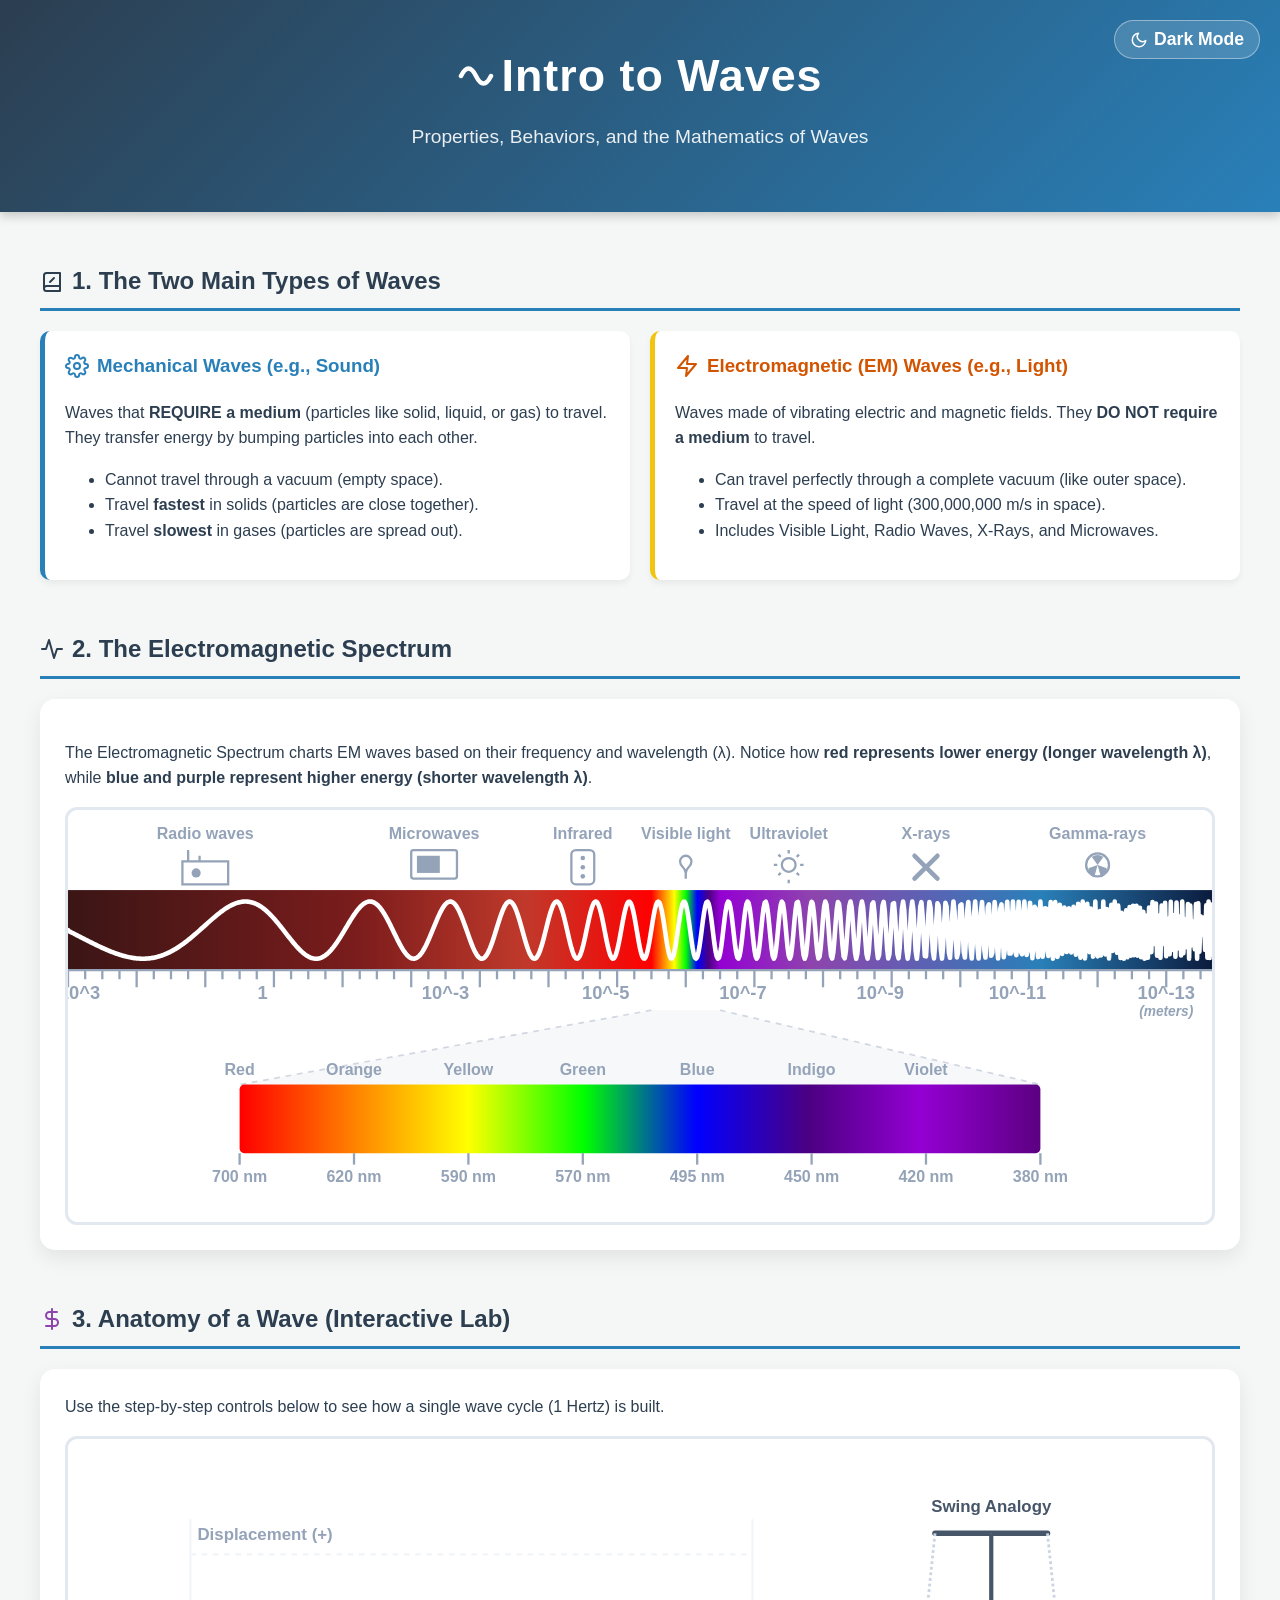
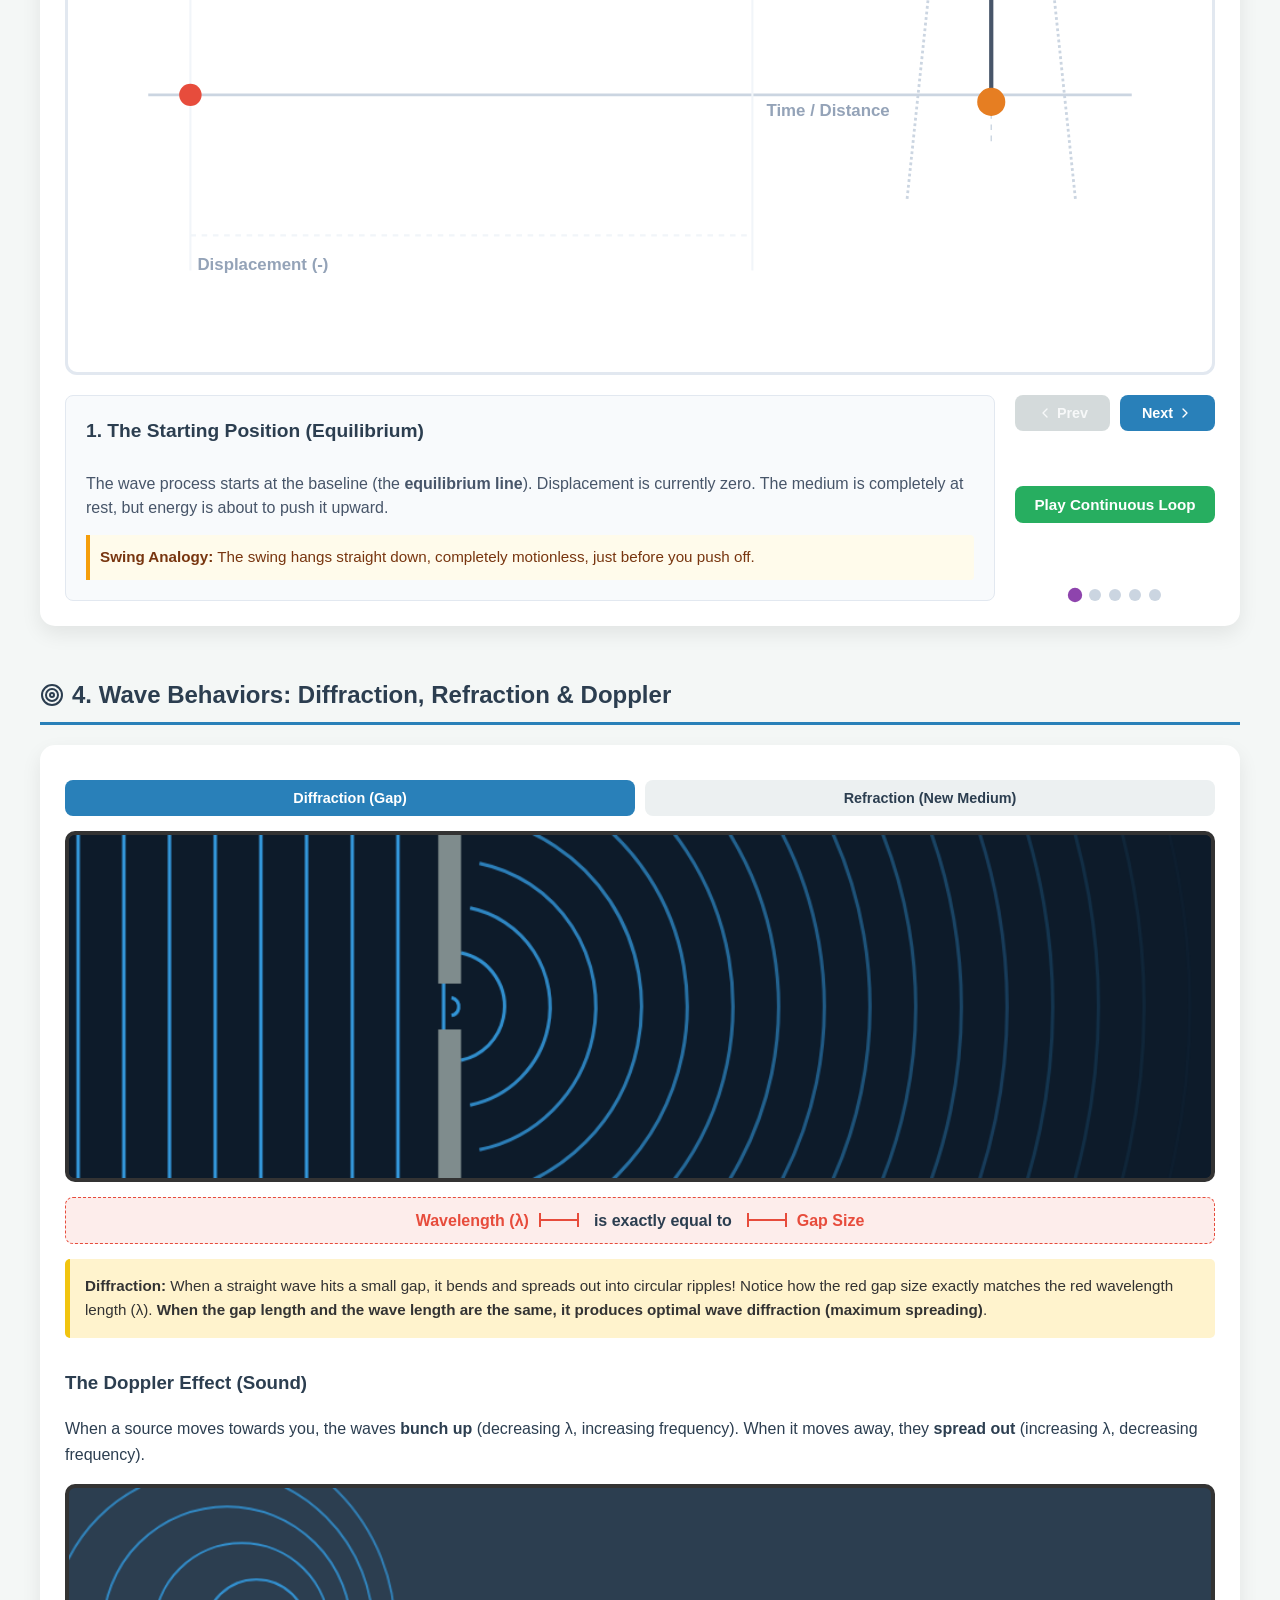
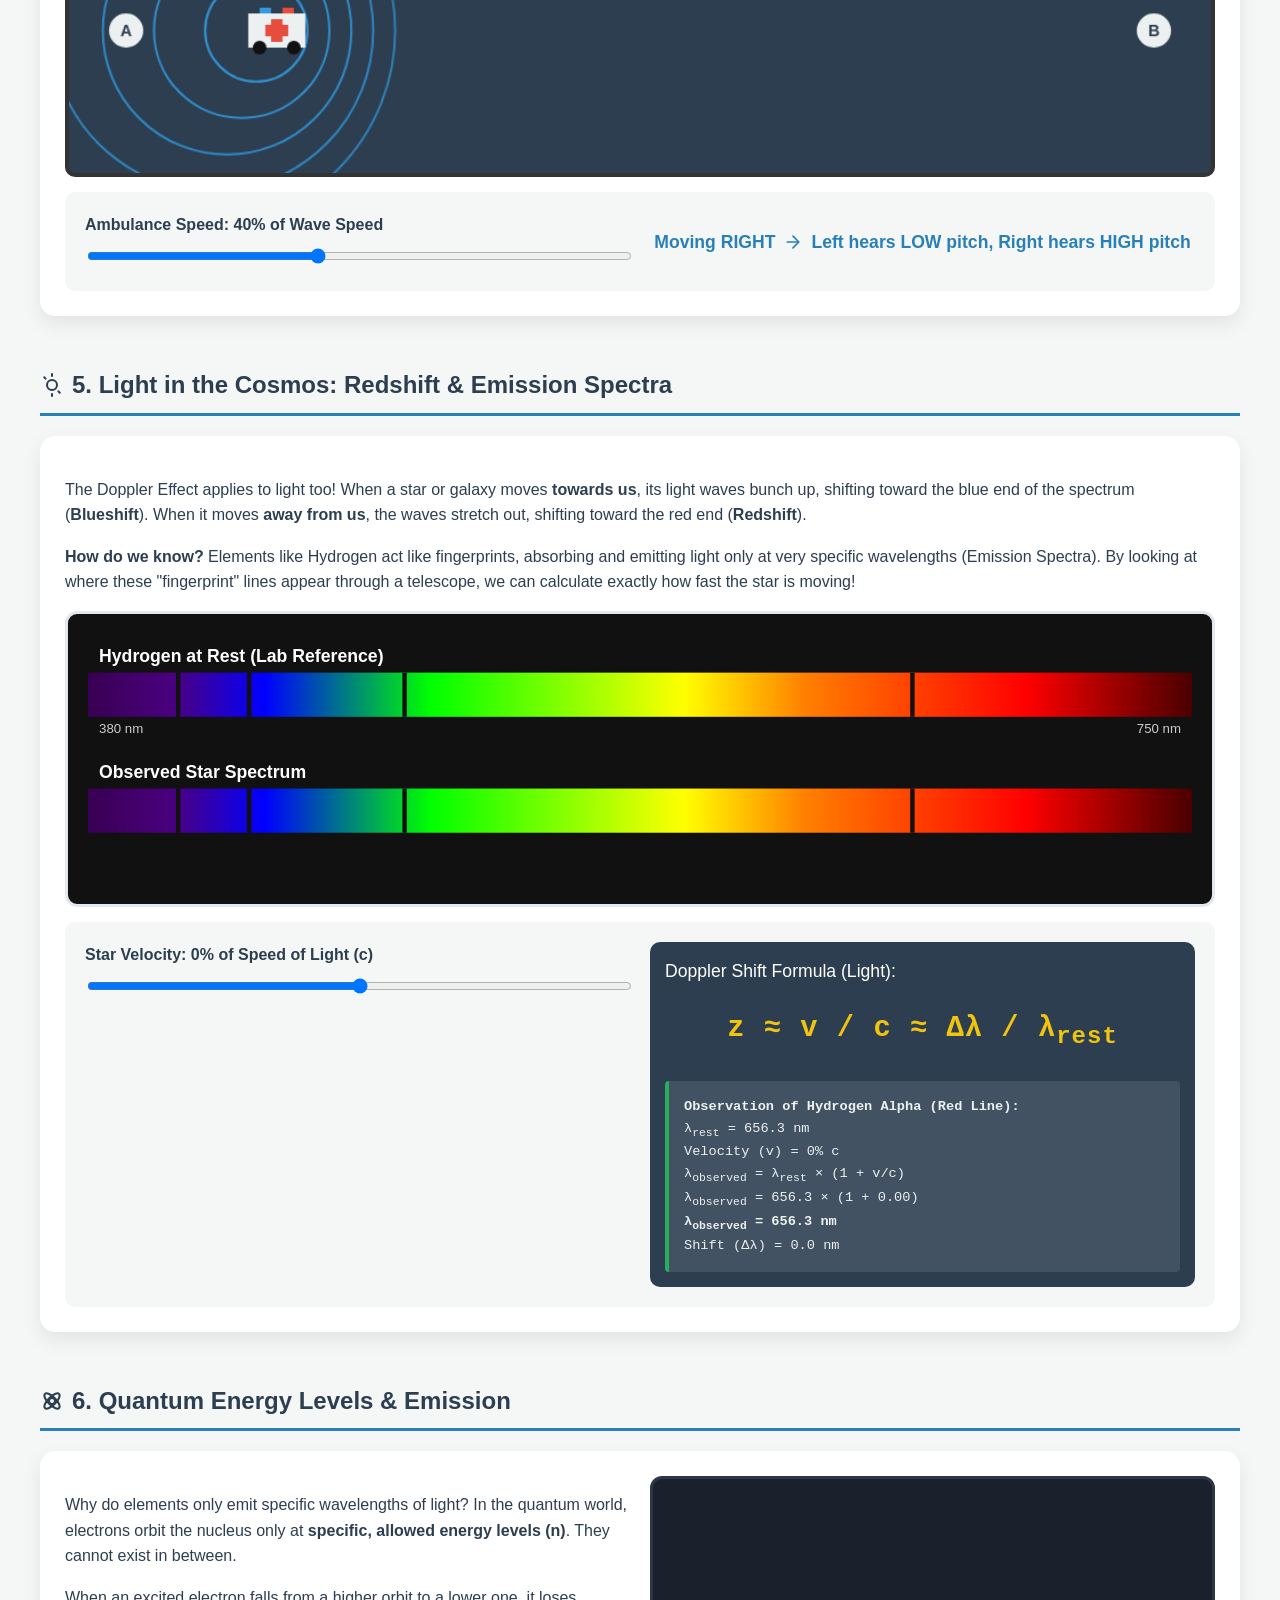
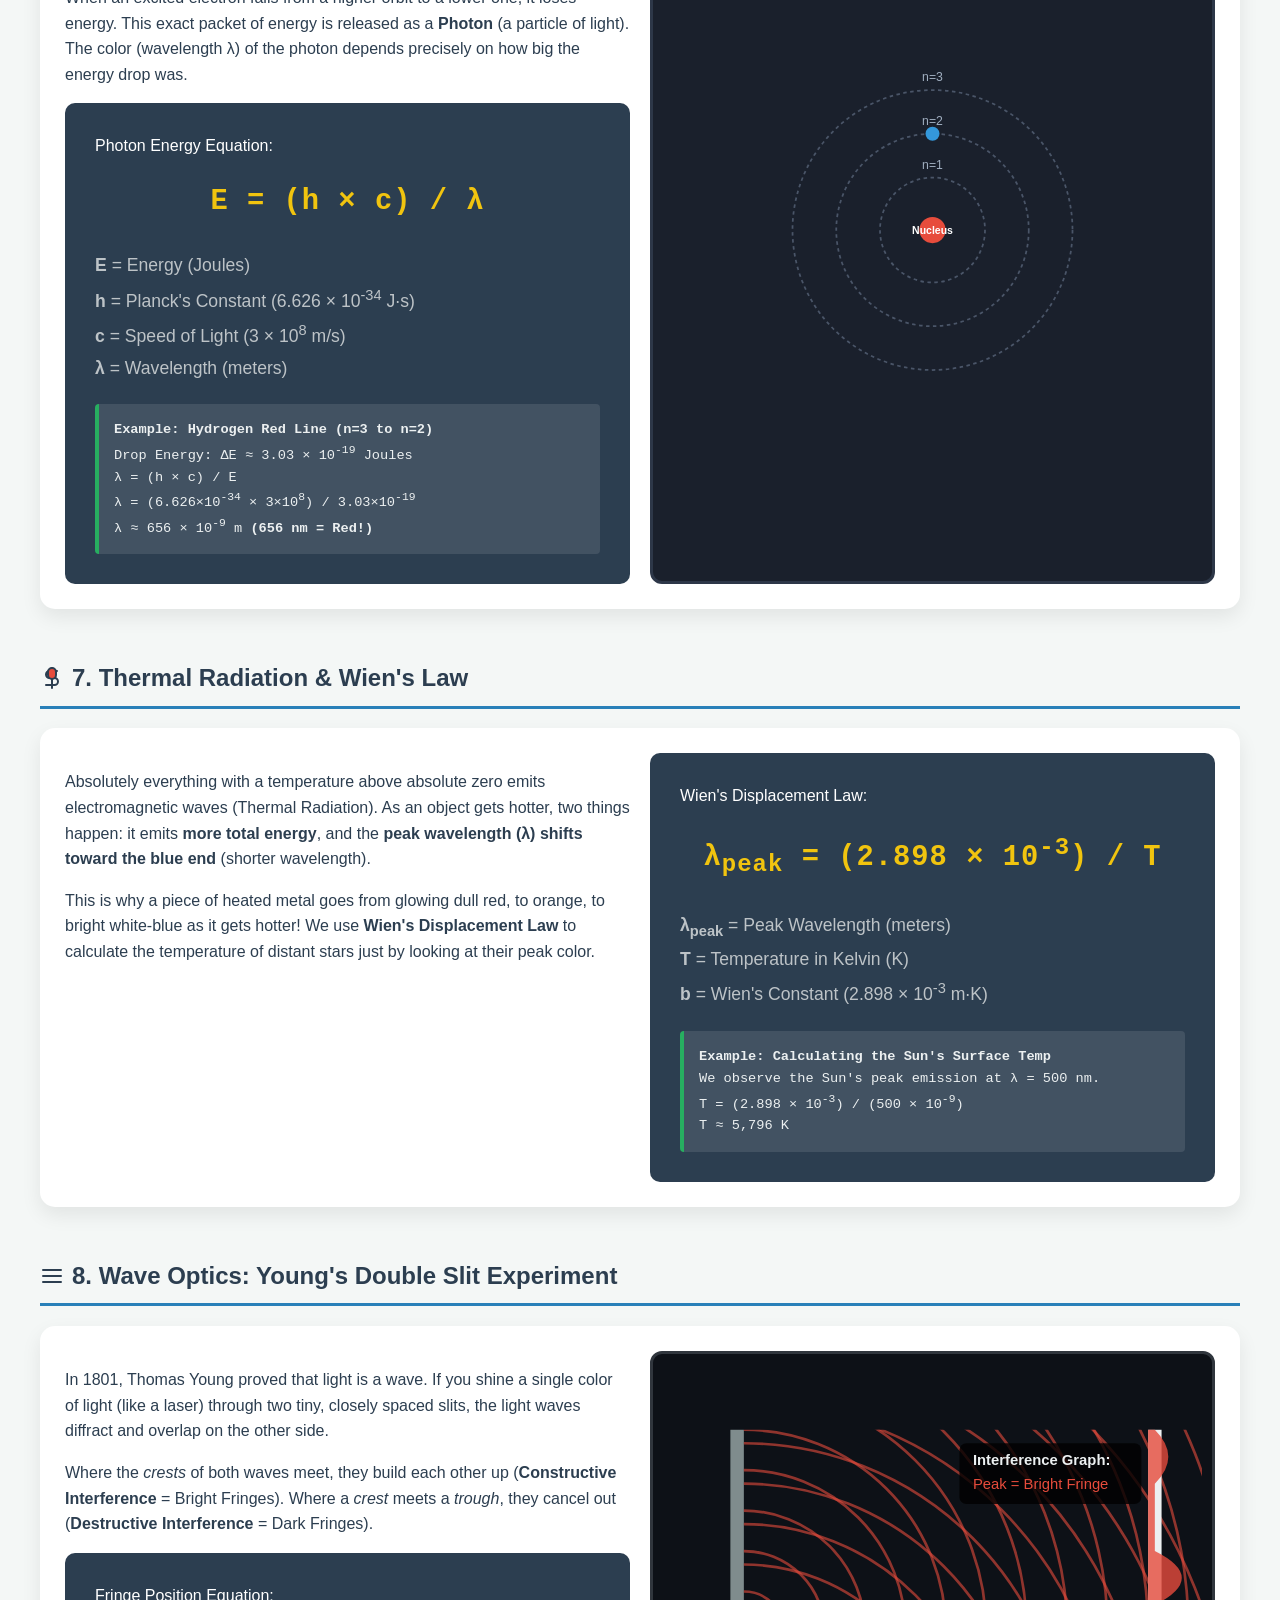
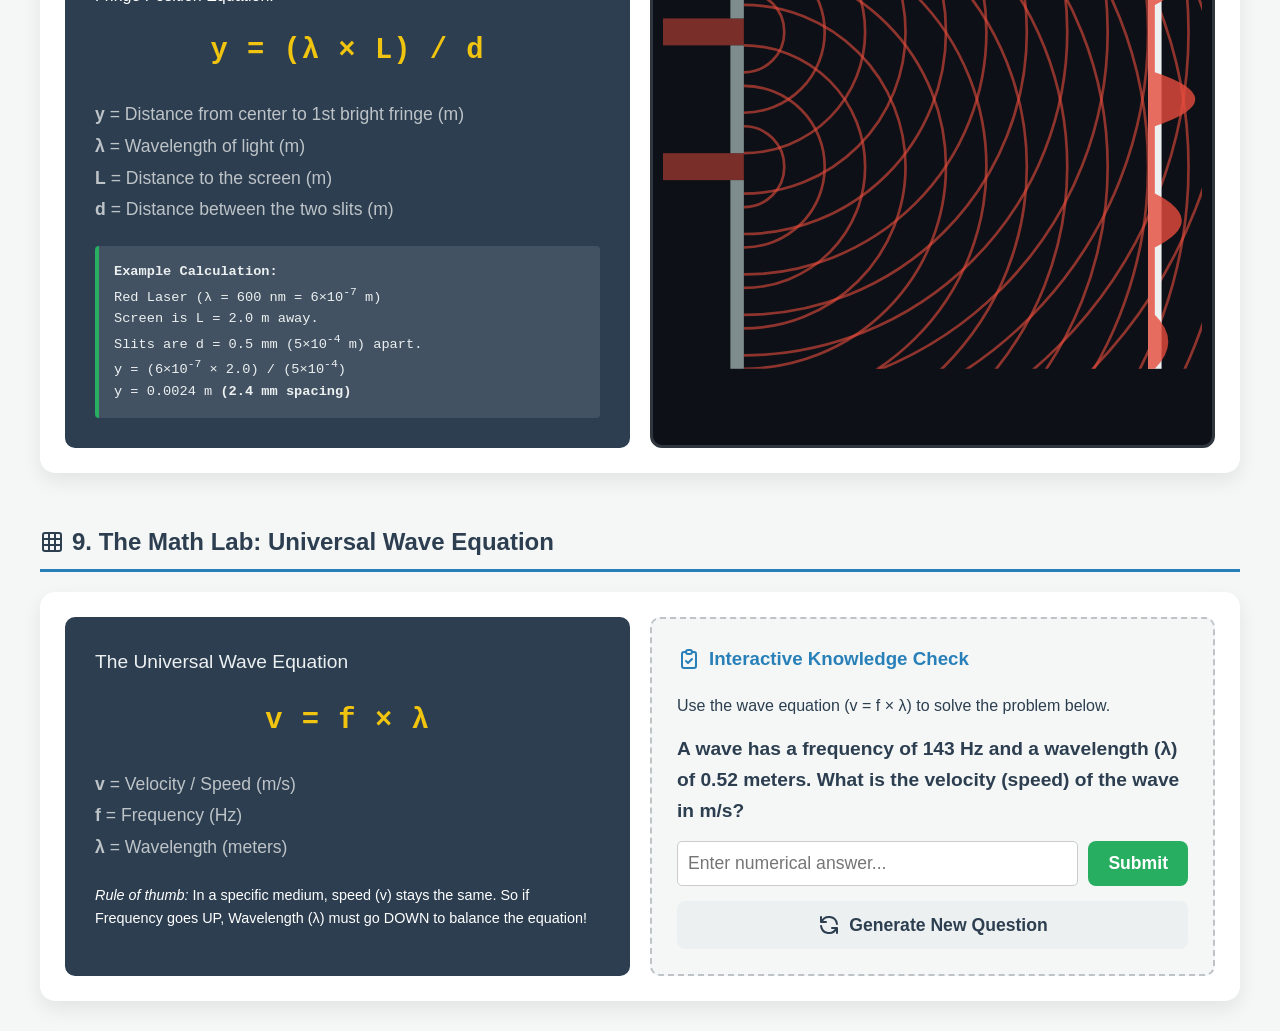
==== 0_Quiz/media/intro to waves better.html @ b1e442e7 "." ====
<!DOCTYPE html>
<html lang="en">
<head>
    <meta charset="UTF-8">
    <meta name="viewport" content="width=device-width, initial-scale=1.0">
    <title>Introduction to Waves</title>
    <style>
        :root {
            --primary: #2980b9;
            --secondary: #e67e22;
            --dark: #2c3e50;
            --light: #ecf0f1;
            --bg: #f4f7f6;
            --accent: #8e44ad;
            --success: #27ae60;
            --danger: #c0392b;

            /* Interactive SVG Variables */
            --svg-bg: #ffffff;
            --svg-border: #e2e8f0;
            --svg-grid: #cbd5e1;
            --svg-axis: #f1f5f9;
            --svg-text: #94a3b8;
            --svg-swing-frame: #475569;
            --svg-swing-text: #475569;
            --svg-anno-purple: #8e44ad;
            --svg-anno-orange: #d35400;
            --svg-anno-blue: #2980b9;
        }

        /* --- Dark Mode Variables --- */
        body.dark-mode {
            --bg: #121212;
            --dark: #f0f0f0;
            --light: #2c3e50;
            --primary: #3498db;

            /* Interactive SVG Dark Mode Variables */
            --svg-bg: #1e1e1e;
            --svg-border: #444444;
            --svg-grid: #475569;
            --svg-axis: #334155;
            --svg-text: #cbd5e1;
            --svg-swing-frame: #94a3b8;
            --svg-swing-text: #f8fafc;
            --svg-anno-purple: #a855f7; 
            --svg-anno-orange: #fb923c;
            --svg-anno-blue: #38bdf8;
        }

        body {
            font-family: 'Segoe UI', Tahoma, Geneva, Verdana, sans-serif;
            background-color: var(--bg);
            color: var(--dark);
            margin: 0;
            padding: 0;
            line-height: 1.6;
            transition: background-color 0.3s, color 0.3s;
        }

        /* SVG Icon styling */
        svg.icon {
            width: 24px;
            height: 24px;
            fill: none;
            stroke: currentColor;
            stroke-width: 2;
            stroke-linecap: round;
            stroke-linejoin: round;
            vertical-align: middle;
            margin-right: 8px;
        }
        h1 svg.icon { width: 36px; height: 36px; }
        
        .theme-icon {
            width: 18px !important;
            height: 18px !important;
            margin-right: 6px !important;
        }

        header {
            background: linear-gradient(135deg, var(--dark), var(--primary));
            color: white;
            text-align: center;
            padding: 40px 20px;
            box-shadow: 0 4px 10px rgba(0,0,0,0.2);
            position: relative;
            display: flex;
            flex-direction: column;
            align-items: center;
            justify-content: center;
        }

        .dark-mode header { background: linear-gradient(135deg, #0a0a0a, #1a252f); }

        h1 { margin: 0; font-size: 2.8em; letter-spacing: 1px; display: flex; align-items: center; justify-content: center;}
        header p { font-size: 1.2em; margin-top: 10px; opacity: 0.9; text-align: center;}

        #darkModeToggle {
            position: absolute;
            top: 20px;
            right: 20px;
            background: rgba(255,255,255,0.15);
            border: 1px solid rgba(255,255,255,0.4);
            color: white;
            padding: 8px 15px;
            border-radius: 20px;
            cursor: pointer;
            font-weight: bold;
            display: inline-flex;
            align-items: center;
            justify-content: center;
            transition: 0.3s;
        }
        #darkModeToggle:hover { background: rgba(255,255,255,0.3); }

        .container { max-width: 1200px; margin: 30px auto; padding: 0 20px; }
        h2 { border-bottom: 3px solid var(--primary); padding-bottom: 8px; color: var(--dark); display: flex; align-items: center; margin-top: 50px;}

        /* Grid Layouts */
        .grid-2 { display: grid; grid-template-columns: 1fr 1fr; gap: 20px; }
        .explainer-grid { margin-top: 20px; display: grid; grid-template-columns: 1fr 200px; gap: 20px; align-items: start; }

        /* Cards & Panels */
        .card {
            background: white; padding: 20px; border-radius: 10px;
            box-shadow: 0 4px 6px rgba(0,0,0,0.05);
            border-left: 5px solid var(--primary);
            transition: transform 0.2s, background-color 0.3s;
        }
        .card:hover { transform: translateY(-5px); }
        .card h3 { margin-top: 0; color: var(--primary); display: flex; align-items: center; }
        
        .panel {
            background: white; border-radius: 15px; padding: 25px;
            box-shadow: 0 8px 20px rgba(0,0,0,0.08); margin-bottom: 20px;
            transition: background-color 0.3s;
        }

        .dark-mode .card, .dark-mode .panel { background-color: #1e1e1e; box-shadow: 0 4px 6px rgba(0,0,0,0.4); }

        /* Scrollable Canvas & Interactive Containers */
        .canvas-container, .interactive-svg-container {
            overflow-x: auto;
            overflow-y: hidden;
            -webkit-overflow-scrolling: touch;
            scrollbar-width: thin;
            scrollbar-color: var(--primary) transparent;
        }
        
        .canvas-container::-webkit-scrollbar, .interactive-svg-container::-webkit-scrollbar {
            height: 8px;
        }
        .canvas-container::-webkit-scrollbar-thumb, .interactive-svg-container::-webkit-scrollbar-thumb {
            background-color: var(--primary);
            border-radius: 10px;
        }

        .canvas-container {
            background-color: #111; border-radius: 10px;
            border: 4px solid #333; position: relative;
        }
        .dark-mode .canvas-container { border-color: #555; }
        
        canvas { display: block; width: 100%; min-width: 600px; }

        .interactive-svg-container {
            background-color: var(--svg-bg);
            border: 3px solid var(--svg-border);
            border-radius: 12px;
            padding: 10px;
            transition: background-color 0.3s, border-color 0.3s;
        }
        
        /* Ensure SVGs inside interactive containers have a minimum width to prevent text squishing on mobile */
        .svg-content-lg { min-width: 800px; }
        .svg-content-md { min-width: 700px; }
        .svg-content-sm { min-width: 600px; }

        /* Controls */
        .controls {
            display: grid; grid-template-columns: repeat(auto-fit, minmax(200px, 1fr));
            gap: 20px; margin-top: 20px; background: var(--bg); padding: 20px; border-radius: 10px;
            transition: background-color 0.3s;
        }
        .dark-mode .controls { background-color: #2a2a2a; }
        .span-col { grid-column: span 3; }

        label { font-weight: bold; display: block; margin-bottom: 8px; }
        input[type="range"] { width: 100%; cursor: pointer; }
        select, input[type="number"] { width: 100%; padding: 10px; font-size: 1.1em; border-radius: 5px; border: 1px solid #ccc; box-sizing: border-box; }
        
        .dark-mode select, .dark-mode input[type="number"] { background-color: #333; color: white; border-color: #555; }

        button {
            display: inline-flex; align-items: center; justify-content: center;
            padding: 12px 20px; font-size: 1.1em; cursor: pointer; border: none;
            border-radius: 8px; background-color: var(--light); color: var(--dark);
            font-weight: bold; transition: 0.3s;
        }
        button:hover { background-color: #d5dbdb; }
        button.active { background-color: var(--primary); color: white; }
        button.action-btn { background-color: var(--success); color: white; }
        button.action-btn:hover { background-color: #219a52; }
        
        button:disabled {
            opacity: 0.4; cursor: not-allowed;
            background-color: #95a5a6 !important; color: #ecf0f1 !important; box-shadow: none;
        }

        .play-btn { background-color: var(--success); color: white; width: 100%; font-size: 1.2em; padding: 15px; margin-top: auto; height: 100%; }
        .play-btn.playing { background-color: var(--danger); }
        .playing-song { background-color: var(--danger) !important; color: white !important; }

        .toggle-group { display: flex; gap: 10px; margin-top: 10px; flex-wrap: wrap; }
        .toggle-group button { flex: 1; padding: 10px; font-size: 0.9em; min-width: 150px; }

        .music-group button { background-color: #bdc3c7; border: 1px solid #7f8c8d; min-width: 0; padding: 10px 5px; flex: 1; border-radius: 4px; }
        .music-group button:hover { background-color: #ecf0f1; }
        .dark-mode .music-group button { background-color: #4a5568; border-color: #2d3748; color: white; }
        .dark-mode .music-group button:hover { background-color: #718096; }

        .note { font-size: 0.95em; background: #fff3cd; padding: 15px; border-left: 5px solid #f1c40f; margin-top: 15px; border-radius: 5px; color: #333;}
        .note-danger { background: #f8d7da; border-left-color: #e74c3c; color: #333; }
        
        .dark-mode .note { background-color: #332b00; color: #e0e0e0; border-left-color: #f39c12; }
        .dark-mode .note-danger { background-color: #4a1515; border-left-color: #e74c3c; }

        .math-box { background: #2c3e50; color: white; padding: 30px; border-radius: 10px; text-align: left; }
        .dark-mode .math-box { background-color: #111; border: 1px solid #333; }
        
        /* Unified Math Equation Layout */
        .math-equation { 
            font-size: clamp(1.1em, 2.5vw, 1.8em); 
            font-family: 'Courier New', Courier, monospace; 
            font-weight: bold; 
            color: #f1c40f; 
            letter-spacing: 1px; 
            text-align: center; 
            margin: 20px 0;
            white-space: normal;  /* Removed nowrap to allow natural wrapping without scrollbar */
            word-wrap: break-word; 
            padding-bottom: 5px; 
            width: 100%;
        }
        .math-vars { font-size: 1.1em; margin-top: 15px; color: #bdc3c7; line-height: 1.8;}
        
        .calc-example { background: rgba(255,255,255,0.1); border-left: 4px solid var(--success); padding: 15px; margin-top: 20px; border-radius: 4px; font-family: monospace; font-size: 1.05em; color: #ecf0f1;}
        .dark-mode .calc-example { background: rgba(255,255,255,0.05); }

        .quiz-box { background: var(--bg); padding: 25px; border-radius: 10px; border: 2px dashed #bdc3c7; display: flex; flex-direction: column;}
        .dark-mode .quiz-box { background-color: #1e1e1e; border-color: #555; }
        
        .quiz-question { font-size: 1.2em; font-weight: bold; margin-bottom: 15px; }
        .quiz-input-group { display: flex; gap: 10px; }
        .quiz-feedback { margin-top: 15px; font-weight: bold; font-size: 1.1em; }
        
        .dark-mode #explainer-text-box { background-color: #2a2a2a !important; border-color: #444 !important; }
        .dark-mode #step-desc { color: #bbb !important; }
        .dark-mode #step-analogy { background-color: #332b00 !important; color: #f1c40f !important; }

        /* Spectra Lines SVG Specifics */
        .spectra-bg { fill: url(#spectraGrad); }
        .spectra-line { stroke: #111; stroke-width: 4px; transition: transform 0.1s linear; }
        .dark-mode .spectra-line { stroke: #000; }

        @media (max-width: 900px) {
            .span-col { grid-column: span 1; } 
        }

        @media (max-width: 768px) {
            header { padding: 30px 15px; }
            h1 { font-size: 2em; flex-direction: column; gap: 10px; text-align: center; }
            h1 svg.icon { margin: 0; }
            
            #darkModeToggle { position: static; margin-bottom: 20px; }
            .container { margin: 15px auto; padding: 0 15px; }
            .grid-2, .explainer-grid { grid-template-columns: 1fr !important; }
            
            h2 { font-size: 1.3em; margin-top: 40px; }
            .panel { padding: 15px; }
            
            .controls { grid-template-columns: 1fr; }
            .controls div { grid-column: span 1 !important; }
            
            .toggle-group { flex-direction: column; }
            .toggle-group button { width: 100%; min-width: unset; }
            
            .music-group { flex-direction: row; flex-wrap: wrap; }
            .music-group button { flex: 1 1 22%; font-size: 0.9em; padding: 12px 5px; }
            
            .quiz-input-group { flex-direction: column; }
            .quiz-input-group button { width: 100%; }

            #diffractionLegend { flex-direction: column; text-align: center; }
            #dopplerStatus { font-size: 0.95em !important; text-align: center; }
        }
    </style>
</head>
<body>

<header>
    <button id="darkModeToggle" onclick="toggleDarkMode()">
        <svg class="icon theme-icon" viewBox="0 0 24 24" id="themeIcon">
            <path d="M21 12.79A9 9 0 1 1 11.21 3 7 7 0 0 0 21 12.79z"/>
        </svg>
        <span id="themeText">Dark Mode</span>
    </button>
    <h1>
        <svg class="icon" viewBox="0 0 24 24"><path d="M2 12 Q 7 2, 12 12 T 22 12" stroke-width="3"/></svg>
        Intro to Waves
    </h1>
    <p>Properties, Behaviors, and the Mathematics of Waves</p>
</header>

<div class="container">

    <!-- PANEL 1: WAVE TYPES -->
    <h2>
        <svg class="icon" viewBox="0 0 24 24"><path d="M4 19.5A2.5 2.5 0 0 1 6.5 17H20M4 19.5A2.5 2.5 0 0 0 6.5 22H20V4H6.5A2.5 2.5 0 0 0 4 6.5v13z M14 9l-4 4"/></svg>
        1. The Two Main Types of Waves
    </h2>
    <div class="grid-2">
        <div class="card">
            <h3>
                <svg class="icon" viewBox="0 0 24 24"><circle cx="12" cy="12" r="3"/><path d="M19.4 15a1.65 1.65 0 0 0 .33 1.82l.06.06a2 2 0 0 1 0 2.83 2 2 0 0 1-2.83 0l-.06-.06a1.65 1.65 0 0 0-1.82-.33 1.65 1.65 0 0 0-1 1.51V21a2 2 0 0 1-2 2 2 2 0 0 1-2-2v-.09A1.65 1.65 0 0 0 9 19.4a1.65 1.65 0 0 0-1.82.33l-.06.06a2 2 0 0 1-2.83 0 2 2 0 0 1 0-2.83l.06-.06a1.65 1.65 0 0 0 .33-1.82 1.65 1.65 0 0 0-1.51-1H3a2 2 0 0 1-2-2 2 2 0 0 1 2-2h.09A1.65 1.65 0 0 0 4.6 9a1.65 1.65 0 0 0-.33-1.82l-.06-.06a2 2 0 0 1 0-2.83 2 2 0 0 1 2.83 0l.06.06a1.65 1.65 0 0 0 1.82.33H9a1.65 1.65 0 0 0 1-1.51V3a2 2 0 0 1 2-2 2 2 0 0 1 2 2v.09a1.65 1.65 0 0 0 1 1.51 1.65 1.65 0 0 0 1.82-.33l.06-.06a2 2 0 0 1 2.83 0 2 2 0 0 1 0 2.83l-.06.06a1.65 1.65 0 0 0-.33 1.82V9a1.65 1.65 0 0 0 1.51 1H21a2 2 0 0 1 2 2 2 2 0 0 1-2 2h-.09a1.65 1.65 0 0 0-1.51 1z"/></svg>
                Mechanical Waves (e.g., Sound)
            </h3>
            <p>Waves that <b>REQUIRE a medium</b> (particles like solid, liquid, or gas) to travel. They transfer energy by bumping particles into each other.</p>
            <ul>
                <li>Cannot travel through a vacuum (empty space).</li>
                <li>Travel <b>fastest</b> in solids (particles are close together).</li>
                <li>Travel <b>slowest</b> in gases (particles are spread out).</li>
            </ul>
        </div>
        <div class="card" style="border-left-color: #f1c40f;">
            <h3 style="color: #d35400;">
                <svg class="icon" viewBox="0 0 24 24"><path d="M13 2L3 14h9l-1 8 10-12h-9l1-8z"/></svg>
                Electromagnetic (EM) Waves (e.g., Light)
            </h3>
            <p>Waves made of vibrating electric and magnetic fields. They <b>DO NOT require a medium</b> to travel.</p>
            <ul>
                <li>Can travel perfectly through a complete vacuum (like outer space).</li>
                <li>Travel at the speed of light (300,000,000 m/s in space).</li>
                <li>Includes Visible Light, Radio Waves, X-Rays, and Microwaves.</li>
            </ul>
        </div>
    </div>

    <!-- PANEL 2: EM SPECTRUM -->
    <h2>
        <svg class="icon" viewBox="0 0 24 24"><path d="M2 12h4l3-9 5 18 3-9h5"/></svg>
        2. The Electromagnetic Spectrum
    </h2>
    <div class="panel">
        <p>The Electromagnetic Spectrum charts EM waves based on their frequency and wavelength (λ). Notice how <b>red represents lower energy (longer wavelength λ)</b>, while <b>blue and purple represent higher energy (shorter wavelength λ)</b>.</p>
        
        <div class="interactive-svg-container" style="padding: 0; position: relative;">
            <svg class="svg-content-lg" viewBox="0 0 1000 360" width="100%" height="100%" style="display: block;">
                <defs>
                    <linearGradient id="emGradient" x1="0%" y1="0%" x2="100%" y2="0%">
                        <stop offset="0%" stop-color="#3b1515" />   
                        <stop offset="25%" stop-color="#7a1c1c" />  
                        <stop offset="40%" stop-color="#c0392b" />  
                        <stop offset="51%" stop-color="#ff0000" />  
                        <stop offset="52%" stop-color="#ff7f00" />  
                        <stop offset="53%" stop-color="#ffff00" />  
                        <stop offset="54%" stop-color="#00ff00" />  
                        <stop offset="55%" stop-color="#0000ff" />  
                        <stop offset="56%" stop-color="#4b0082" />  
                        <stop offset="57%" stop-color="#9400d3" />  
                        <stop offset="65%" stop-color="#8e44ad" />  
                        <stop offset="85%" stop-color="#2980b9" />  
                        <stop offset="100%" stop-color="#0b1b3d" /> 
                    </linearGradient>

                    <linearGradient id="visGradient" x1="0%" y1="0%" x2="100%" y2="0%">
                        <stop offset="0%" stop-color="#ff0000" />   
                        <stop offset="14%" stop-color="#ff7f00" />  
                        <stop offset="28.5%" stop-color="#ffff00" /> 
                        <stop offset="43%" stop-color="#00ff00" />  
                        <stop offset="57%" stop-color="#0000ff" />  
                        <stop offset="71%" stop-color="#4b0082" />  
                        <stop offset="85%" stop-color="#9400d3" />  
                        <stop offset="100%" stop-color="#5c0082" /> 
                    </linearGradient>
                </defs>
                
                <rect x="0" y="70" width="1000" height="70" fill="url(#emGradient)" />
                <path id="emWavePath" fill="none" stroke="#ffffff" stroke-width="4" stroke-linecap="round" stroke-linejoin="round" />

                <g stroke="var(--svg-text)" stroke-width="2">
                    <line x1="0" y1="140" x2="1000" y2="140" />
                    <g id="emTicks"></g>
                </g>

                <g fill="var(--svg-text)" font-family="sans-serif" font-size="14" font-weight="bold" text-anchor="middle">
                    <text x="120" y="25">Radio waves</text>
                    <path d="M 100 45 h 40 v 20 h -40 z M 105 45 v -10 m 10 10 v -5" stroke="var(--svg-text)" stroke-width="2" fill="none"/>
                    <circle cx="112" cy="55" r="4" fill="var(--svg-text)"/>
                    
                    <text x="320" y="25">Microwaves</text>
                    <rect x="300" y="35" width="40" height="25" rx="2" stroke="var(--svg-text)" stroke-width="2" fill="none"/>
                    <rect x="305" y="40" width="20" height="15" fill="var(--svg-text)"/>
                    
                    <text x="450" y="25">Infrared</text>
                    <rect x="440" y="35" width="20" height="30" rx="4" stroke="var(--svg-text)" stroke-width="2" fill="none"/>
                    <circle cx="450" cy="42" r="2" fill="var(--svg-text)" />
                    <circle cx="450" cy="50" r="2" fill="var(--svg-text)" />
                    <circle cx="450" cy="58" r="2" fill="var(--svg-text)" />
                    
                    <text x="540" y="25">Visible light</text>
                    <path d="M 535 45 a 5 5 0 0 1 10 0 c 0 5 -5 5 -5 10 c 0 -5 -5 -5 -5 -10 z" stroke="var(--svg-text)" stroke-width="2" fill="none"/>
                    <line x1="540" y1="55" x2="540" y2="60" stroke="var(--svg-text)" stroke-width="2"/>

                    <text x="630" y="25">Ultraviolet</text>
                    <circle cx="630" cy="48" r="6" stroke="var(--svg-text)" stroke-width="2" fill="none"/>
                    <path d="M 630 35 v 3 M 630 61 v 3 M 617 48 h 3 M 640 48 h 3 M 621 39 l 2 2 M 637 55 l 2 2 M 621 57 l 2 -2 M 637 41 l 2 -2" stroke="var(--svg-text)" stroke-width="2"/>

                    <text x="750" y="25">X-rays</text>
                    <path d="M 740 40 l 20 20 m 0 -20 l -20 20" stroke="var(--svg-text)" stroke-width="4" stroke-linecap="round"/>

                    <text x="900" y="25">Gamma-rays</text>
                    <circle cx="900" cy="48" r="10" stroke="var(--svg-text)" stroke-width="2" fill="none"/>
                    <path d="M 900 48 l -5 -7 a 8 8 0 0 1 10 0 z M 900 48 l -8 3 a 8 8 0 0 0 5 8 z M 900 48 l 8 3 a 8 8 0 0 1 -5 8 z" fill="var(--svg-text)"/>
                </g>
                
                <g fill="var(--svg-text)" font-family="sans-serif" font-size="16" font-weight="bold" text-anchor="middle">
                    <text x="10" y="165">10^3</text>
                    <text x="170" y="165">1</text>
                    <text x="330" y="165">10^-3</text>
                    <text x="470" y="165">10^-5</text>
                    <text x="590" y="165">10^-7</text>
                    <text x="710" y="165">10^-9</text>
                    <text x="830" y="165">10^-11</text>
                    <text x="960" y="165">10^-13</text>
                    <text x="960" y="180" font-size="12" font-style="italic">(meters)</text>
                </g>

                <polygon points="510,175 150,240 850,240 570,175" fill="var(--svg-text)" opacity="0.08" />
                <line x1="510" y1="175" x2="150" y2="240" stroke="var(--svg-text)" stroke-dasharray="5,5" stroke-width="1.5" opacity="0.4" />
                <line x1="570" y1="175" x2="850" y2="240" stroke="var(--svg-text)" stroke-dasharray="5,5" stroke-width="1.5" opacity="0.4" />

                <rect x="150" y="240" width="700" height="60" fill="url(#visGradient)" rx="4" />

                <g fill="var(--svg-text)" font-family="sans-serif" font-size="14" font-weight="bold" text-anchor="middle">
                    <text x="150" y="232">Red</text>
                    <text x="250" y="232">Orange</text>
                    <text x="350" y="232">Yellow</text>
                    <text x="450" y="232">Green</text>
                    <text x="550" y="232">Blue</text>
                    <text x="650" y="232">Indigo</text>
                    <text x="750" y="232">Violet</text>
                    
                    <line x1="150" y1="300" x2="150" y2="310" stroke="var(--svg-text)" stroke-width="2" />
                    <text x="150" y="325">700 nm</text>

                    <line x1="250" y1="300" x2="250" y2="310" stroke="var(--svg-text)" stroke-width="2" />
                    <text x="250" y="325">620 nm</text>
                    
                    <line x1="350" y1="300" x2="350" y2="310" stroke="var(--svg-text)" stroke-width="2" />
                    <text x="350" y="325">590 nm</text>
                    
                    <line x1="450" y1="300" x2="450" y2="310" stroke="var(--svg-text)" stroke-width="2" />
                    <text x="450" y="325">570 nm</text>
                    
                    <line x1="550" y1="300" x2="550" y2="310" stroke="var(--svg-text)" stroke-width="2" />
                    <text x="550" y="325">495 nm</text>
                    
                    <line x1="650" y1="300" x2="650" y2="310" stroke="var(--svg-text)" stroke-width="2" />
                    <text x="650" y="325">450 nm</text>
                    
                    <line x1="750" y1="300" x2="750" y2="310" stroke="var(--svg-text)" stroke-width="2" />
                    <text x="750" y="325">420 nm</text>
                    
                    <line x1="850" y1="300" x2="850" y2="310" stroke="var(--svg-text)" stroke-width="2" />
                    <text x="850" y="325">380 nm</text>
                </g>
            </svg>
        </div>
    </div>

    <!-- PANEL 3: INTERACTIVE WAVE ANATOMY -->
    <h2>
        <svg class="icon" viewBox="0 0 24 24" style="color: var(--accent);"><path d="M12 2v20M17 5H9.5a3.5 3.5 0 0 0 0 7h5a3.5 3.5 0 0 1 0 7H6"/></svg>
        3. Anatomy of a Wave (Interactive Lab)
    </h2>
    <div class="panel">
        <p style="margin-top: 0;">Use the step-by-step controls below to see how a single wave cycle (1 Hertz) is built.</p>
        <div class="interactive-svg-container">
            <svg id="interactiveWaveSvg" class="svg-content-sm" viewBox="0 0 800 360" width="100%" height="100%">
                <line x1="50" y1="175" x2="750" y2="175" stroke="var(--svg-grid)" stroke-width="2" />
                <line x1="80" y1="50" x2="80" y2="300" stroke="var(--svg-axis)" stroke-width="1.5" />
                <line x1="480" y1="50" x2="480" y2="300" stroke="var(--svg-axis)" stroke-width="1.5" />
                
                <text x="490" y="190" font-family="sans-serif" font-size="12" fill="var(--svg-text)" font-weight="bold">Time / Distance</text>
                <text x="85" y="65" font-family="sans-serif" font-size="12" fill="var(--svg-text)" font-weight="bold">Displacement (+)</text>
                <text x="85" y="300" font-family="sans-serif" font-size="12" fill="var(--svg-text)" font-weight="bold">Displacement (-)</text>

                <line x1="80" y1="75" x2="480" y2="75" stroke="var(--svg-axis)" stroke-width="1.5" stroke-dasharray="4,4" />
                <line x1="80" y1="275" x2="480" y2="275" stroke="var(--svg-axis)" stroke-width="1.5" stroke-dasharray="4,4" />

                <path id="interactive-wave-path" d="" fill="none" stroke="var(--success)" stroke-width="4" stroke-linecap="round" />

                <line id="displacement-line" x1="80" y1="175" x2="80" y2="175" stroke="#e74c3c" stroke-width="2" stroke-dasharray="3,3" opacity="0.8" />
                <circle id="wave-particle" cx="80" cy="175" r="8" fill="#e74c3c" />

                <line x1="610" y1="60" x2="690" y2="60" stroke="var(--svg-swing-frame)" stroke-width="4" stroke-linecap="round" />
                <line x1="610" y1="60" x2="590" y2="250" stroke="var(--svg-grid)" stroke-width="2" stroke-dasharray="2,2" />
                <line x1="690" y1="60" x2="710" y2="250" stroke="var(--svg-grid)" stroke-width="2" stroke-dasharray="2,2" />
                
                <text x="650" y="45" font-family="sans-serif" font-size="12" font-weight="bold" fill="var(--svg-swing-text)" text-anchor="middle">Swing Analogy</text>
                <line x1="650" y1="60" x2="650" y2="210" stroke="var(--svg-grid)" stroke-width="1" stroke-dasharray="4,4" />

                <path id="swing-arc" fill="none" stroke="#e74c3c" stroke-width="3" stroke-dasharray="3,3" opacity="0.6" d="" />

                <line id="swing-rope" x1="650" y1="60" x2="650" y2="180" stroke="var(--svg-swing-frame)" stroke-width="3" />
                <circle id="swing-seat" cx="650" cy="180" r="10" fill="#e67e22" />

                <g id="anno-crest" opacity="0" style="transition: opacity 0.4s;">
                    <circle cx="180" cy="75" r="4" fill="var(--svg-anno-purple)" />
                    <text x="180" y="55" font-family="sans-serif" font-size="14" font-weight="bold" fill="var(--svg-anno-purple)" text-anchor="middle">1. Crest (Max +)</text>
                </g>

                <g id="anno-trough" opacity="0" style="transition: opacity 0.4s;">
                    <circle cx="380" cy="275" r="4" fill="var(--svg-anno-purple)" />
                    <text x="380" y="300" font-family="sans-serif" font-size="14" font-weight="bold" fill="var(--svg-anno-purple)" text-anchor="middle">3. Trough (Max -)</text>
                </g>

                <g id="anno-half" opacity="0" style="transition: opacity 0.4s;">
                    <circle cx="280" cy="175" r="4" fill="var(--svg-anno-orange)" />
                    <text x="280" y="155" font-family="sans-serif" font-size="13" font-weight="bold" fill="var(--svg-anno-orange)" text-anchor="middle">2. Halfway (50%)</text>
                </g>

                <g id="anno-full-bracket" opacity="0" style="transition: opacity 0.4s;">
                    <path d="M 80 320 L 80 335 L 480 335 L 480 320" fill="none" stroke="var(--svg-anno-blue)" stroke-width="2" />
                    <text x="280" y="353" font-family="sans-serif" font-size="14" font-weight="bold" fill="var(--svg-anno-blue)" text-anchor="middle">4. One Complete Cycle (λ)</text>
                </g>
            </svg>
        </div>

        <div class="explainer-grid">
            <div id="explainer-text-box" style="background-color: #f8fafc; padding: 20px; border-radius: 8px; border: 1px solid #e2e8f0; min-height: 160px; display: flex; flex-direction: column; justify-content: space-between; transition: 0.3s;">
                <div>
                    <h4 id="step-title" style="margin-top: 0; font-size: 1.2em;">Step 1</h4>
                    <p id="step-desc" style="margin: 10px 0 0 0; color: #475569; font-size: 1em; line-height: 1.5;"></p>
                </div>
                <div id="step-analogy" style="margin-top: 15px; padding: 10px; background-color: #fffbeb; border-left: 4px solid #f59e0b; font-size: 0.95em; color: #78350f; border-radius: 0 4px 4px 0; transition: 0.3s;"></div>
            </div>

            <div style="display: flex; flex-direction: column; gap: 12px; height: 100%; justify-content: space-between;">
                <div style="display: flex; gap: 10px;">
                    <button id="prevStepBtn" onclick="changeInteractiveStep(-1)" style="flex: 1; padding: 10px; font-size: 0.9em; background-color: #cbd5e1; color: #1e293b;">
                        <svg class="icon" viewBox="0 0 24 24" style="width: 16px; height: 16px; margin-right: 4px; margin-left: 0;"><path d="M15 18l-6-6 6-6"/></svg> Prev
                    </button>
                    <button id="nextStepBtn" onclick="changeInteractiveStep(1)" style="flex: 1; padding: 10px; font-size: 0.9em; background-color: var(--primary); color: white;">
                        Next <svg class="icon" viewBox="0 0 24 24" style="width: 16px; height: 16px; margin-right: 0; margin-left: 4px;"><path d="M9 18l6-6-6-6"/></svg>
                    </button>
                </div>
                <button id="loopPlayBtn" onclick="togglePlayLoop()" class="action-btn" style="background-color: var(--success); width: 100%; padding: 10px; font-size: 0.95em;">
                    Play Continuous Loop
                </button>
                <div style="display: flex; justify-content: center; gap: 8px; margin-top: 10px;">
                    <span class="step-dot" style="width: 12px; height: 12px; border-radius: 50%; background-color: #cbd5e1; display: inline-block;"></span>
                    <span class="step-dot" style="width: 12px; height: 12px; border-radius: 50%; background-color: #cbd5e1; display: inline-block;"></span>
                    <span class="step-dot" style="width: 12px; height: 12px; border-radius: 50%; background-color: #cbd5e1; display: inline-block;"></span>
                    <span class="step-dot" style="width: 12px; height: 12px; border-radius: 50%; background-color: #cbd5e1; display: inline-block;"></span>
                    <span class="step-dot" style="width: 12px; height: 12px; border-radius: 50%; background-color: #cbd5e1; display: inline-block;"></span>
                </div>
            </div>
        </div>
    </div>

    <!-- PANEL 4: RIPPLE TANK & DOPPLER (COMBINED WAVE BEHAVIORS) -->
    <h2>
        <svg class="icon" viewBox="0 0 24 24"><circle cx="12" cy="12" r="10"/><circle cx="12" cy="12" r="6"/><circle cx="12" cy="12" r="2"/></svg>
        4. Wave Behaviors: Diffraction, Refraction & Doppler
    </h2>
    <div class="panel">
        <div class="toggle-group" style="margin-bottom: 15px;">
            <button id="btnDiffraction" class="active" onclick="setRippleMode('diffraction')">Diffraction (Gap)</button>
            <button id="btnRefraction" onclick="setRippleMode('refraction')">Refraction (New Medium)</button>
        </div>
        <div class="canvas-container" style="background-color: #0d1b2a;">
            <canvas id="rippleCanvas" width="1000" height="300"></canvas>
        </div>
        
        <div id="diffractionLegend" style="display: flex; align-items: center; justify-content: center; gap: 15px; margin-top: 15px; font-weight: bold; color: #e74c3c; background: rgba(231, 76, 60, 0.1); padding: 10px; border-radius: 8px; border: 1px dashed #e74c3c;">
            <div style="display: flex; align-items: center; gap: 10px;">
                <span>Wavelength (λ)</span>
                <span style="display: inline-block; width: 40px; height: 2px; background-color: #e74c3c; position: relative;">
                    <span style="position: absolute; left: 0; top: -6px; height: 14px; width: 2px; background-color: #e74c3c;"></span>
                    <span style="position: absolute; right: 0; top: -6px; height: 14px; width: 2px; background-color: #e74c3c;"></span>
                </span>
            </div>
            <span style="color: var(--dark);">is exactly equal to</span>
            <div style="display: flex; align-items: center; gap: 10px;">
                <span style="display: inline-block; width: 40px; height: 2px; background-color: #e74c3c; position: relative;">
                    <span style="position: absolute; left: 0; top: -6px; height: 14px; width: 2px; background-color: #e74c3c;"></span>
                    <span style="position: absolute; right: 0; top: -6px; height: 14px; width: 2px; background-color: #e74c3c;"></span>
                </span>
                <span>Gap Size</span>
            </div>
        </div>
        <div class="note" id="rippleNote" style="margin-top: 15px;"></div>

        <h3 style="margin-top: 30px;">The Doppler Effect (Sound)</h3>
        <p>When a source moves towards you, the waves <b>bunch up</b> (decreasing λ, increasing frequency). When it moves away, they <b>spread out</b> (increasing λ, decreasing frequency).</p>
        <div class="canvas-container" style="background-color: #2c3e50;">
            <canvas id="dopplerCanvas" width="1000" height="250"></canvas>
        </div>
        <div class="controls" style="margin-top: 15px;">
            <div>
                <label>Ambulance Speed: <span id="dopplerSpeedLabel">40</span>% of Wave Speed</label>
                <input type="range" id="dopplerSpeedSlider" min="0" max="95" value="40">
            </div>
            <div id="dopplerStatus" style="display: flex; align-items: center; justify-content: center; font-weight: bold; font-size: 1.1em; color: var(--primary);"></div>
        </div>
    </div>

    <!-- PANEL 5: LIGHT IN THE COSMOS - REDSHIFT & EMISSION SPECTRA -->
    <h2>
        <svg class="icon" viewBox="0 0 24 24"><circle cx="12" cy="12" r="5"/><line x1="12" y1="1" x2="12" y2="3"/><line x1="12" y1="21" x2="12" y2="23"/><line x1="4.22" y1="4.22" x2="5.64" y2="5.64"/><line x1="18.36" y1="18.36" x2="19.78" y2="19.78"/></svg>
        5. Light in the Cosmos: Redshift & Emission Spectra
    </h2>
    <div class="panel">
        <p>The Doppler Effect applies to light too! When a star or galaxy moves <b>towards us</b>, its light waves bunch up, shifting toward the blue end of the spectrum (<b>Blueshift</b>). When it moves <b>away from us</b>, the waves stretch out, shifting toward the red end (<b>Redshift</b>).</p>
        <p><b>How do we know?</b> Elements like Hydrogen act like fingerprints, absorbing and emitting light only at very specific wavelengths (Emission Spectra). By looking at where these "fingerprint" lines appear through a telescope, we can calculate exactly how fast the star is moving!</p>
        
        <div class="interactive-svg-container" style="background-color: #111; padding: 20px;">
            <svg id="spectraSvg" class="svg-content-lg" viewBox="0 0 1000 220" width="100%" height="100%">
                <defs>
                    <linearGradient id="spectraGrad" x1="0%" y1="0%" x2="100%" y2="0%">
                        <stop offset="0%" stop-color="#380052" /> 
                        <stop offset="8%" stop-color="#4b0082" /> 
                        <stop offset="16%" stop-color="#0000ff" /> 
                        <stop offset="31%" stop-color="#00ff00" /> 
                        <stop offset="54%" stop-color="#ffff00" /> 
                        <stop offset="65%" stop-color="#ff7f00" /> 
                        <stop offset="85%" stop-color="#ff0000" /> 
                        <stop offset="100%" stop-color="#4a0000" /> 
                    </linearGradient>
                </defs>

                <!-- Rest Spectrum -->
                <text x="10" y="25" fill="#fff" font-family="sans-serif" font-weight="bold">Hydrogen at Rest (Lab Reference)</text>
                <rect x="0" y="35" width="1000" height="40" class="spectra-bg" />
                <g id="restLines">
                    <line y1="35" y2="75" class="spectra-line" id="rL1"/>
                    <line y1="35" y2="75" class="spectra-line" id="rL2"/>
                    <line y1="35" y2="75" class="spectra-line" id="rL3"/>
                    <line y1="35" y2="75" class="spectra-line" id="rL4"/>
                </g>
                <g fill="#ccc" font-family="sans-serif" font-size="12">
                    <text x="10" y="90">380 nm</text>
                    <text x="950" y="90">750 nm</text>
                </g>

                <!-- Observed Spectrum -->
                <text x="10" y="130" fill="#fff" font-family="sans-serif" font-weight="bold" id="obsTitle">Observed Star Spectrum</text>
                <rect x="0" y="140" width="1000" height="40" class="spectra-bg" />
                <g id="obsLines">
                    <line y1="140" y2="180" class="spectra-line" id="oL1"/>
                    <line y1="140" y2="180" class="spectra-line" id="oL2"/>
                    <line y1="140" y2="180" class="spectra-line" id="oL3"/>
                    <line y1="140" y2="180" class="spectra-line" id="oL4"/>
                </g>
            </svg>
        </div>

        <div class="controls" style="margin-top: 15px;">
            <div>
                <label>Star Velocity: <span id="starVelLabel">0</span>% of Speed of Light (c)</label>
                <input type="range" id="starVelSlider" min="-15" max="15" step="1" value="0">
            </div>
            <div class="math-box" style="padding: 15px;">
                <p style="margin:0; font-size:1.1em;">Doppler Shift Formula (Light):</p>
                <div class="math-equation">z ≈ v / c ≈ Δλ / λ<sub>rest</sub></div>
                <div class="calc-example" id="dopplerCalcBox">
                    Adjust the slider to see the math in action!
                </div>
            </div>
        </div>
    </div>

    <!-- PANEL 6: QUANTUM ENERGY LEVELS -->
    <h2>
        <svg class="icon" viewBox="0 0 24 24"><circle cx="12" cy="12" r="3"/><ellipse cx="12" cy="12" rx="10" ry="4" transform="rotate(45 12 12)"/><ellipse cx="12" cy="12" rx="10" ry="4" transform="rotate(-45 12 12)"/></svg>
        6. Quantum Energy Levels & Emission
    </h2>
    <div class="panel grid-2">
        <div>
            <p>Why do elements only emit specific wavelengths of light? In the quantum world, electrons orbit the nucleus only at <b>specific, allowed energy levels (n)</b>. They cannot exist in between.</p>
            <p>When an excited electron falls from a higher orbit to a lower one, it loses energy. This exact packet of energy is released as a <b>Photon</b> (a particle of light). The color (wavelength λ) of the photon depends precisely on how big the energy drop was.</p>
            
            <div class="math-box">
                <p style="margin:0;">Photon Energy Equation:</p>
                <div class="math-equation">E = (h × c) / λ</div>
                <div class="math-vars">
                    <b>E</b> = Energy (Joules)<br>
                    <b>h</b> = Planck's Constant (6.626 × 10<sup>-34</sup> J·s)<br>
                    <b>c</b> = Speed of Light (3 × 10<sup>8</sup> m/s)<br>
                    <b>λ</b> = Wavelength (meters)
                </div>
                <div class="calc-example">
                    <b>Example: Hydrogen Red Line (n=3 to n=2)</b><br>
                    Drop Energy: ΔE ≈ 3.03 × 10<sup>-19</sup> Joules<br>
                    λ = (h × c) / E<br>
                    λ = (6.626×10<sup>-34</sup> × 3×10<sup>8</sup>) / 3.03×10<sup>-19</sup><br>
                    λ ≈ 656 × 10<sup>-9</sup> m <b>(656 nm = Red!)</b>
                </div>
            </div>
        </div>
        <div class="interactive-svg-container" style="background-color: #1a202c; border-color: #2d3748; display:flex; align-items:center; justify-content:center;">
            <svg viewBox="0 0 400 400" width="100%" height="350">
                <circle cx="200" cy="200" r="15" fill="#e74c3c" />
                <text x="200" y="205" fill="#fff" font-size="12" font-family="sans-serif" text-anchor="middle" font-weight="bold">Nucleus</text>

                <!-- Orbits -->
                <circle cx="200" cy="200" r="60" fill="none" stroke="#4a5568" stroke-width="2" stroke-dasharray="4,4"/>
                <text x="200" y="130" fill="#a0aec0" font-size="14" font-family="sans-serif" text-anchor="middle">n=1</text>
                
                <circle cx="200" cy="200" r="110" fill="none" stroke="#4a5568" stroke-width="2" stroke-dasharray="4,4"/>
                <text x="200" y="80" fill="#a0aec0" font-size="14" font-family="sans-serif" text-anchor="middle">n=2</text>
                
                <circle cx="200" cy="200" r="160" fill="none" stroke="#4a5568" stroke-width="2" stroke-dasharray="4,4"/>
                <text x="200" y="30" fill="#a0aec0" font-size="14" font-family="sans-serif" text-anchor="middle">n=3</text>

                <!-- Incoming UV Photon (Purple) -->
                <path d="M 10 90 Q 25 70, 40 90 T 70 90 T 100 90 T 130 90 T 160 90 T 190 90" fill="none" stroke="#a855f7" stroke-width="3" opacity="0">
                    <animate attributeName="opacity" values="0; 1; 1; 0; 0" keyTimes="0; 0.05; 0.166; 0.167; 1" dur="6s" repeatCount="indefinite" />
                    <animate attributeName="stroke-dasharray" values="0,250; 250,0; 250,0" keyTimes="0; 0.166; 1" dur="6s" repeatCount="indefinite" />
                </path>
                <text x="70" y="70" fill="#a855f7" font-size="12" font-family="sans-serif" font-weight="bold" opacity="0">
                    <animate attributeName="opacity" values="0; 1; 1; 0; 0" keyTimes="0; 0.05; 0.166; 0.167; 1" dur="6s" repeatCount="indefinite" />
                    Incoming UV Photon
                </text>

                <!-- Electron (starts at n=2, goes to n=3, drops to n=2) -->
                <circle cx="200" cy="90" r="8" fill="#3498db">
                    <animate attributeName="cy" values="90; 90; 40; 40; 90; 90" keyTimes="0; 0.166; 0.18; 0.5; 0.52; 1" dur="6s" repeatCount="indefinite" />
                </circle>
                
                <!-- Emitted Photon (Red) -->
                <path d="M 215 90 Q 230 70, 245 90 T 275 90 T 305 90 T 335 90 T 365 90 T 395 90" fill="none" stroke="#ff4757" stroke-width="3" opacity="0">
                    <animate attributeName="opacity" values="0; 0; 1; 1; 0; 0" keyTimes="0; 0.51; 0.52; 0.85; 0.86; 1" dur="6s" repeatCount="indefinite" />
                    <animate attributeName="stroke-dasharray" values="0,250; 0,250; 250,0; 250,0" keyTimes="0; 0.52; 0.7; 1" dur="6s" repeatCount="indefinite" />
                </path>
                <text x="260" y="70" fill="#ff4757" font-size="12" font-family="sans-serif" font-weight="bold" opacity="0">
                    <animate attributeName="opacity" values="0; 0; 1; 1; 0; 0" keyTimes="0; 0.51; 0.52; 0.85; 0.86; 1" dur="6s" repeatCount="indefinite" />
                    Emitted Red Photon
                </text>
            </svg>
        </div>
    </div>

    <!-- PANEL 7: THERMAL RADIATION & TEMPERATURE -->
    <h2>
        <svg class="icon" viewBox="0 0 24 24"><path d="M12 2v20M17 5H9.5a3.5 3.5 0 0 0 0 7h5a3.5 3.5 0 0 1 0 7H6"/><path d="M12 2A4 4 0 0 1 16 6v3a4 4 0 0 1-8 0V6a4 4 0 0 1 4-4z" fill="#e74c3c"/></svg>
        7. Thermal Radiation & Wien's Law
    </h2>
    <div class="panel grid-2">
        <div>
            <p>Absolutely everything with a temperature above absolute zero emits electromagnetic waves (Thermal Radiation). As an object gets hotter, two things happen: it emits <b>more total energy</b>, and the <b>peak wavelength (λ) shifts toward the blue end</b> (shorter wavelength).</p>
            <p>This is why a piece of heated metal goes from glowing dull red, to orange, to bright white-blue as it gets hotter! We use <b>Wien's Displacement Law</b> to calculate the temperature of distant stars just by looking at their peak color.</p>
        </div>
        <div class="math-box">
            <p style="margin:0;">Wien's Displacement Law:</p>
            <div class="math-equation">λ<sub>peak</sub> = (2.898 × 10<sup>-3</sup>) / T</div>
            <div class="math-vars">
                <b>λ<sub>peak</sub></b> = Peak Wavelength (meters)<br>
                <b>T</b> = Temperature in Kelvin (K)<br>
                <b>b</b> = Wien's Constant (2.898 × 10<sup>-3</sup> m·K)
            </div>
            <div class="calc-example">
                <b>Example: Calculating the Sun's Surface Temp</b><br>
                We observe the Sun's peak emission at λ = 500 nm.<br>
                T = (2.898 × 10<sup>-3</sup>) / (500 × 10<sup>-9</sup>)<br>
                T ≈ 5,796 K
            </div>
        </div>
    </div>

    <!-- PANEL 8: WAVE OPTICS & YOUNG'S DOUBLE SLIT -->
    <h2>
        <svg class="icon" viewBox="0 0 24 24"><path d="M3 12h18M3 6h18M3 18h18"/></svg>
        8. Wave Optics: Young's Double Slit Experiment
    </h2>
    <div class="panel grid-2">
        <div>
            <p>In 1801, Thomas Young proved that light is a wave. If you shine a single color of light (like a laser) through two tiny, closely spaced slits, the light waves diffract and overlap on the other side.</p>
            <p>Where the <i>crests</i> of both waves meet, they build each other up (<b>Constructive Interference</b> = Bright Fringes). Where a <i>crest</i> meets a <i>trough</i>, they cancel out (<b>Destructive Interference</b> = Dark Fringes).</p>
            
            <div class="math-box">
                <p style="margin:0;">Fringe Position Equation:</p>
                <div class="math-equation">y = (λ × L) / d</div>
                <div class="math-vars">
                    <b>y</b> = Distance from center to 1st bright fringe (m)<br>
                    <b>λ</b> = Wavelength of light (m)<br>
                    <b>L</b> = Distance to the screen (m)<br>
                    <b>d</b> = Distance between the two slits (m)
                </div>
                <div class="calc-example">
                    <b>Example Calculation:</b><br>
                    Red Laser (λ = 600 nm = 6×10<sup>-7</sup> m)<br>
                    Screen is L = 2.0 m away.<br>
                    Slits are d = 0.5 mm (5×10<sup>-4</sup> m) apart.<br>
                    y = (6×10<sup>-7</sup> × 2.0) / (5×10<sup>-4</sup>)<br>
                    y = 0.0024 m <b>(2.4 mm spacing)</b>
                </div>
            </div>
        </div>
        <div class="interactive-svg-container" style="background-color: #0d1117; border-color: #30363d;">
            <!-- Visualization of accurate wave interference -->
            <svg viewBox="0 0 400 400" width="100%" height="100%">
                <defs>
                    <!-- Clip path prevents overlapping the wall backwards -->
                    <clipPath id="waveClip">
                        <rect x="60" y="0" width="340" height="400" />
                    </clipPath>
                </defs>
                
                <!-- Laser beam entering the slits (drawn to x=60 to pass through wall slits) -->
                <rect x="0" y="140" width="60" height="20" fill="rgba(231, 76, 60, 0.5)" />
                <rect x="0" y="240" width="60" height="20" fill="rgba(231, 76, 60, 0.5)" />
                
                <!-- The wall with two slits (y=150 and y=250 are the centers) -->
                <rect x="50" y="0" width="10" height="140" fill="#7f8c8d" />
                <rect x="50" y="160" width="10" height="80" fill="#7f8c8d" />
                <rect x="50" y="260" width="10" height="140" fill="#7f8c8d" />
                
                <!-- Waves from Slit 1 (center 60, 150) -->
                <g stroke="rgba(231, 76, 60, 0.6)" stroke-width="2" fill="none" clip-path="url(#waveClip)">
                    <circle cx="60" cy="150" r="30" /> <circle cx="60" cy="150" r="60" />
                    <circle cx="60" cy="150" r="90" /> <circle cx="60" cy="150" r="120" />
                    <circle cx="60" cy="150" r="150" /> <circle cx="60" cy="150" r="180" />
                    <circle cx="60" cy="150" r="210" /> <circle cx="60" cy="150" r="240" />
                    <circle cx="60" cy="150" r="270" /> <circle cx="60" cy="150" r="300" />
                    <circle cx="60" cy="150" r="330" /> <circle cx="60" cy="150" r="360" />
                </g>

                <!-- Waves from Slit 2 (center 60, 250) -->
                <g stroke="rgba(231, 76, 60, 0.6)" stroke-width="2" fill="none" clip-path="url(#waveClip)">
                    <circle cx="60" cy="250" r="30" /> <circle cx="60" cy="250" r="60" />
                    <circle cx="60" cy="250" r="90" /> <circle cx="60" cy="250" r="120" />
                    <circle cx="60" cy="250" r="150" /> <circle cx="60" cy="250" r="180" />
                    <circle cx="60" cy="250" r="210" /> <circle cx="60" cy="250" r="240" />
                    <circle cx="60" cy="250" r="270" /> <circle cx="60" cy="250" r="300" />
                    <circle cx="60" cy="250" r="330" /> <circle cx="60" cy="250" r="360" />
                </g>

                <!-- Screen -->
                <rect x="360" y="0" width="10" height="400" fill="#ecf0f1" />

                <!-- Intensity Pattern on Screen (Mathematically mapped to crossing points) -->
                <path d="
                  M 365 0
                  Q 385 20, 365 40
                  Q 365 65, 365 90
                  Q 405 110, 365 130
                  Q 365 155, 365 180
                  Q 425 200, 365 220
                  Q 365 245, 365 270
                  Q 405 290, 365 310
                  Q 365 335, 365 360
                  Q 385 380, 365 400
                  L 360 400 L 360 0 Z
                " fill="rgba(231, 76, 60, 0.8)" />
                
                <!-- Clean Legend / Labels -->
                <rect x="220" y="10" width="135" height="45" fill="rgba(0,0,0,0.8)" rx="5"/>
                <text x="230" y="26" fill="#ecf0f1" font-family="sans-serif" font-size="11" font-weight="bold">Interference Graph:</text>
                <text x="230" y="44" fill="#e74c3c" font-family="sans-serif" font-size="11">Peak = Bright Fringe</text>

            </svg>
        </div>
    </div>

    <!-- PANEL 9: THE MATH LAB -->
    <h2>
        <svg class="icon" viewBox="0 0 24 24"><rect x="3" y="3" width="18" height="18" rx="2" ry="2"/><line x1="9" y1="3" x2="9" y2="21"/><line x1="15" y1="3" x2="15" y2="21"/><line x1="3" y1="9" x2="21" y2="9"/><line x1="3" y1="15" x2="21" y2="15"/></svg>
        9. The Math Lab: Universal Wave Equation
    </h2>
    <div class="panel grid-2">
        <div class="math-box">
            <p style="margin:0; font-size:1.2em; color:#ecf0f1;">The Universal Wave Equation</p>
            <div class="math-equation">v = f × λ</div>
            <div class="math-vars">
                <b>v</b> = Velocity / Speed (m/s)<br>
                <b>f</b> = Frequency (Hz)<br>
                <b>λ</b> = Wavelength (meters)
            </div>
            <p style="margin-top: 20px; font-size: 0.9em; text-align: left;">
                <i>Rule of thumb:</i> In a specific medium, speed (v) stays the same. So if Frequency goes UP, Wavelength (λ) must go DOWN to balance the equation!
            </p>
        </div>

        <div class="quiz-box">
            <h3 style="margin-top:0; color:var(--primary); display:flex; align-items:center;">
                <svg class="icon" viewBox="0 0 24 24"><path d="M9 5H7a2 2 0 0 0-2 2v12a2 2 0 0 0 2 2h10a2 2 0 0 0 2-2V7a2 2 0 0 0-2-2h-2M9 5a2 2 0 0 0 2 2h2a2 2 0 0 0 2-2M9 5a2 2 0 0 1 2-2h2a2 2 0 0 1 2 2m-6 9l2 2 4-4"/></svg>
                Interactive Knowledge Check
            </h3>
            <p style="margin-top:0;">Use the wave equation (v = f × λ) to solve the problem below.</p>
            
            <div class="quiz-question" id="quizQuestion">Loading question...</div>
            
            <div class="quiz-input-group">
                <input type="number" id="quizAnswer" placeholder="Enter numerical answer..." step="0.01">
                <button class="action-btn" onclick="checkAnswer()">Submit</button>
            </div>
            
            <div id="quizFeedback" class="quiz-feedback"></div>
            
            <button onclick="generateQuiz()" style="margin-top: auto; width: 100%;">
                <svg class="icon" viewBox="0 0 24 24"><path d="M4 4v5h.582m15.356 2A8.001 8.001 0 004.582 9m0 0H9m11 11v-5h-.581m0 0a8.003 8.003 0 01-15.357-2m15.357 2H15"/></svg>
                Generate New Question
            </button>
        </div>
    </div>

</div>

<script>
    // ==========================================
    // UI TOGGLES
    // ==========================================
    function toggleDarkMode() {
        document.body.classList.toggle('dark-mode');
        
        const themeText = document.getElementById('themeText');
        const themeIcon = document.getElementById('themeIcon');
        
        const moonSVG = '<path d="M21 12.79A9 9 0 1 1 11.21 3 7 7 0 0 0 21 12.79z"/>';
        const sunSVG = '<circle cx="12" cy="12" r="5"/><line x1="12" y1="1" x2="12" y2="3"/><line x1="12" y1="21" x2="12" y2="23"/><line x1="4.22" y1="4.22" x2="5.64" y2="5.64"/><line x1="18.36" y1="18.36" x2="19.78" y2="19.78"/><line x1="1" y1="12" x2="3" y2="12"/><line x1="21" y1="12" x2="23" y2="12"/><line x1="4.22" y1="19.78" x2="5.64" y2="18.36"/><line x1="18.36" y1="5.64" x2="19.78" y2="4.22"/>';

        if(document.body.classList.contains('dark-mode')) {
            themeText.innerText = "Light Mode";
            themeIcon.innerHTML = sunSVG;
        } else {
            themeText.innerText = "Dark Mode";
            themeIcon.innerHTML = moonSVG;
        }
    }

    // ==========================================
    // EM SPECTRUM INIT
    // ==========================================
    function initEMSpectrum() {
        const pathEl = document.getElementById('emWavePath');
        const ticksEl = document.getElementById('emTicks');
        
        let pathD = "M 0 105 ";
        let phase = 0;
        let amp = 25; 
        for (let x = 0; x <= 1000; x++) {
            let freq = 0.02 * Math.pow(1.005, x);
            phase += freq;
            let y = 105 + amp * Math.sin(phase);
            pathD += `L ${x} ${y} `;
        }
        pathEl.setAttribute('d', pathD);

        let tickHTML = "";
        for (let x = 0; x <= 1000; x += 15) {
            let height = (x % 60 === 0) ? 15 : 8; 
            tickHTML += `<line x1="${x}" y1="140" x2="${x}" y2="${140 + height}" />`;
        }
        ticksEl.innerHTML = tickHTML;
    }

    // ==========================================
    // REDSHIFT / BLUESHIFT LOGIC
    // ==========================================
    // Hydrogen Balmer series resting wavelengths (nm)
    const hRest = [410.2, 434.0, 486.1, 656.3];
    
    // Map wavelength (380-750nm) to SVG x coordinate (0-1000)
    function wlToX(wl) {
        return ((wl - 380) / (750 - 380)) * 1000;
    }

    function initRedshift() {
        // Draw rest lines
        for(let i=0; i<4; i++) {
            let xPos = wlToX(hRest[i]);
            document.getElementById(`rL${i+1}`).setAttribute('x1', xPos);
            document.getElementById(`rL${i+1}`).setAttribute('x2', xPos);
        }
        updateRedshift();
    }

    function updateRedshift() {
        let v_c = parseFloat(document.getElementById('starVelSlider').value) / 100;
        document.getElementById('starVelLabel').innerText = (v_c * 100).toFixed(0);
        
        // Doppler approximation z ≈ v/c.  obs = rest * (1 + v/c)
        let z = v_c; 
        
        let obsColor = "#fff";
        let titleText = "Observed Star Spectrum (At Rest)";
        if (v_c > 0) {
            obsColor = "#ff7675"; // red tint
            titleText = "Observed Star Spectrum (Redshifted - Moving Away)";
        } else if (v_c < 0) {
            obsColor = "#74b9ff"; // blue tint
            titleText = "Observed Star Spectrum (Blueshifted - Moving Towards)";
        }
        
        document.getElementById('obsTitle').innerText = titleText;
        document.getElementById('obsTitle').setAttribute('fill', obsColor);

        for(let i=0; i<4; i++) {
            let obsWl = hRest[i] * (1 + z);
            let xPos = wlToX(obsWl);
            
            // hide line if it shifts out of visual bounds
            if(xPos < 0 || xPos > 1000) {
                document.getElementById(`oL${i+1}`).style.display = 'none';
            } else {
                document.getElementById(`oL${i+1}`).style.display = 'block';
                document.getElementById(`oL${i+1}`).setAttribute('x1', xPos);
                document.getElementById(`oL${i+1}`).setAttribute('x2', xPos);
            }
        }

        // Update Math Box
        let calcBox = document.getElementById('dopplerCalcBox');
        let exampleRest = hRest[3]; // Red line
        let exampleObs = exampleRest * (1 + z);
        
        calcBox.innerHTML = `
            <b>Observation of Hydrogen Alpha (Red Line):</b><br>
            λ<sub>rest</sub> = ${exampleRest.toFixed(1)} nm<br>
            Velocity (v) = ${(v_c * 100).toFixed(0)}% c<br>
            λ<sub>observed</sub> = λ<sub>rest</sub> × (1 + v/c)<br>
            λ<sub>observed</sub> = ${exampleRest.toFixed(1)} × (1 + ${v_c.toFixed(2)})<br>
            <b>λ<sub>observed</sub> = ${exampleObs.toFixed(1)} nm</b><br>
            Shift (Δλ) = ${(exampleObs - exampleRest).toFixed(1)} nm
        `;
    }
    document.getElementById('starVelSlider').addEventListener('input', updateRedshift);

    // ==========================================
    // AUDIO & SIMULATION LOGIC
    // ==========================================
    let time = 0;
    let rippleMode = 'diffraction';

    const rippleCanvas = document.getElementById('rippleCanvas');
    const ripCtx = rippleCanvas.getContext('2d');
    
    // Doppler variables
    const dopplerCanvas = document.getElementById('dopplerCanvas');
    const dopCtx = dopplerCanvas.getContext('2d');
    const dopSpeedSlider = document.getElementById('dopplerSpeedSlider');
    let dopplerTime = 0;
    let dopplerPulses = [];
    let lastDopplerPulse = 0;

    dopSpeedSlider.addEventListener('input', function() {
        document.getElementById('dopplerSpeedLabel').innerText = this.value;
    });

    function setRippleMode(mode) {
        rippleMode = mode;
        document.getElementById('btnDiffraction').classList.remove('active');
        document.getElementById('btnRefraction').classList.remove('active');
        let note = document.getElementById('rippleNote');
        let legend = document.getElementById('diffractionLegend');
        
        if(mode === 'diffraction') {
            document.getElementById('btnDiffraction').classList.add('active');
            legend.style.display = 'flex';
            note.innerHTML = "<b>Diffraction:</b> When a straight wave hits a small gap, it bends and spreads out into circular ripples! Notice how the red gap size exactly matches the red wavelength length (λ). <b>When the gap length and the wave length are the same, it produces optimal wave diffraction (maximum spreading)</b>.";
        } else {
            document.getElementById('btnRefraction').classList.add('active');
            legend.style.display = 'none';
            note.innerHTML = "<b>Refraction:</b> When a wave enters a denser material at an angle, it slows down. This causes the entire wave line to bend mathematically (Snell's Law), <b>reducing the physical distance (wavelength λ) between the waves</b>.";
        }
    }

    // ==========================================
    // MATH QUIZ LOGIC
    // ==========================================
    let currentQuizAnswer = 0;

    function generateQuiz() {
        const types = ['v', 'f', 'lambda'];
        const missingVar = types[Math.floor(Math.random() * types.length)];
        
        let v, f, lambda;
        let questionText = "";

        if (missingVar === 'v') {
            f = Math.floor(Math.random() * 400) + 100; 
            lambda = (Math.random() * 2 + 0.5).toFixed(2); 
            currentQuizAnswer = (f * lambda).toFixed(2);
            questionText = `A wave has a frequency of <b>${f} Hz</b> and a wavelength (λ) of <b>${lambda} meters</b>. What is the velocity (speed) of the wave in <b>m/s</b>?`;
        } else if (missingVar === 'f') {
            v = 340; 
            lambda = (Math.random() * 4 + 1).toFixed(2);
            currentQuizAnswer = (v / lambda).toFixed(2);
            questionText = `A sound wave travels through air at <b>${v} m/s</b>. Its wavelength (λ) is <b>${lambda} meters</b>. What is the frequency in <b>Hz</b>?`;
        } else {
            v = 340;
            f = Math.floor(Math.random() * 600) + 200;
            currentQuizAnswer = (v / f).toFixed(2);
            questionText = `A wave travels at <b>${v} m/s</b> with a frequency of <b>${f} Hz</b>. What is the wavelength (λ) in <b>meters</b>?`;
        }

        document.getElementById('quizQuestion').innerHTML = questionText;
        document.getElementById('quizAnswer').value = '';
        document.getElementById('quizFeedback').innerHTML = '';
        document.getElementById('quizFeedback').style.color = '';
    }

    function checkAnswer() {
        const inputStr = document.getElementById('quizAnswer').value;
        if (!inputStr) return;
        
        const userAns = parseFloat(inputStr);
        const correctAns = parseFloat(currentQuizAnswer);
        const feedback = document.getElementById('quizFeedback');

        const errorMargin = Math.abs((userAns - correctAns) / correctAns);
        const isCorrect = errorMargin <= 0.05 || Math.abs(userAns - correctAns) <= 0.1;

        if (isCorrect) {
            feedback.innerHTML = `Correct! Great job. (Exact calculation: ${correctAns})`;
            feedback.style.color = "var(--success)";
        } else {
            feedback.innerHTML = `Incorrect. The correct calculation is closer to ${correctAns}. Check your algebra!`;
            feedback.style.color = "var(--danger)";
        }
    }


    // ==========================================
    // MAIN ANIMATION LOOP (Wave Simulators)
    // ==========================================
    function animate() {
        time += 0.05;

        // ----------------------------------------
        // 1. RIPPLE TANK CANVAS 
        // ----------------------------------------
        ripCtx.clearRect(0, 0, rippleCanvas.width, rippleCanvas.height);
        
        if (rippleMode === 'diffraction') {
            ripCtx.fillStyle = "#0d1b2a"; 
            ripCtx.fillRect(0, 0, rippleCanvas.width, rippleCanvas.height);
            ripCtx.strokeStyle = "#3498db";
            ripCtx.lineWidth = 3;

            let rippleTime = time;
            let rippleWaveSpacing = 40; 
            let waveVel = 15; 
            let wallX = rippleCanvas.width / 3;
            let gapY = rippleCanvas.height / 2;
            let gapSize = 40; 
            
            let visibleWaves = [];

            for (let i = -5; i < 20; i++) {
                let x = ((rippleTime * waveVel) % rippleWaveSpacing) + (i * rippleWaveSpacing);
                if (x > 0 && x <= wallX) {
                    visibleWaves.push(x);
                    ripCtx.beginPath();
                    ripCtx.moveTo(x, 0); ripCtx.lineTo(x, rippleCanvas.height);
                    ripCtx.stroke();
                }
            }

            for (let i = -5; i < 20; i++) {
                let radius = ((rippleTime * waveVel) % rippleWaveSpacing) + (i * rippleWaveSpacing);
                if (radius > 0 && radius < rippleCanvas.width - wallX + 100) {
                    ripCtx.beginPath();
                    ripCtx.arc(wallX, gapY, radius, -Math.PI/2.3, Math.PI/2.3);
                    ripCtx.globalAlpha = Math.max(0, 1 - (radius / (rippleCanvas.width - wallX))); 
                    ripCtx.stroke(); 
                    ripCtx.globalAlpha = 1.0;
                }
            }

            ripCtx.fillStyle = "#7f8c8d";
            ripCtx.fillRect(wallX - 10, 0, 20, gapY - gapSize/2);
            ripCtx.fillRect(wallX - 10, gapY + gapSize/2, 20, rippleCanvas.height);
        } 
        else if (rippleMode === 'refraction') {
            let boundaryY = rippleCanvas.height / 2;
            ripCtx.fillStyle = "#0d1b2a"; 
            ripCtx.fillRect(0, 0, rippleCanvas.width, boundaryY);
            ripCtx.fillStyle = "rgba(41, 128, 185, 0.3)"; 
            ripCtx.fillRect(0, boundaryY, rippleCanvas.width, rippleCanvas.height);
            
            ripCtx.fillStyle = "#fff"; ripCtx.font = "18px sans-serif";
            ripCtx.fillText("Fast Medium (Deep Water)", 20, 30);
            ripCtx.fillText("Slow Medium (Shallow Water)", 20, boundaryY + 30);

            ripCtx.strokeStyle = "#3498db";
            ripCtx.lineWidth = 3;
            
            let waveSpacingX = 90; 
            let speedX = 15;     
            let offset = (time * speedX) % waveSpacingX;
            let dx_top = 120; 
            let dx_bottom = 280; 

            for (let i = -10; i < 25; i++) {
                let startX = i * waveSpacingX + offset;
                let midX = startX - dx_top;
                let endX = midX - dx_bottom;
                
                ripCtx.beginPath();
                ripCtx.moveTo(startX, 0);
                ripCtx.lineTo(midX, boundaryY);
                ripCtx.lineTo(endX, rippleCanvas.height);
                ripCtx.stroke();
            }

            let drawWavelengthIndicator = (i_line, isTop) => {
                let dx = isTop ? dx_top : dx_bottom;
                let startX = i_line * waveSpacingX + offset;
                let p1_x, p1_y;

                if (isTop) {
                    p1_x = startX - dx / 2;
                    p1_y = boundaryY / 2;
                } else {
                    let midX = startX - dx_top; 
                    p1_x = midX - dx / 2;
                    p1_y = boundaryY + boundaryY / 2;
                }

                let N_x = boundaryY;
                let N_y = dx;
                let len = Math.sqrt(N_x*N_x + N_y*N_y);
                let nx = N_x / len;
                let ny = N_y / len;
                
                let lambda = waveSpacingX * nx;

                let p2_x = p1_x + lambda * nx;
                let p2_y = p1_y + lambda * ny;

                ripCtx.beginPath();
                ripCtx.moveTo(p1_x, p1_y);
                ripCtx.lineTo(p2_x, p2_y);
                ripCtx.strokeStyle = "#ff4757"; 
                ripCtx.lineWidth = 3;
                ripCtx.stroke();

                ripCtx.fillStyle = "#ff4757";
                ripCtx.beginPath(); ripCtx.arc(p1_x, p1_y, 4, 0, Math.PI*2); ripCtx.fill();
                ripCtx.beginPath(); ripCtx.arc(p2_x, p2_y, 4, 0, Math.PI*2); ripCtx.fill();

                let mid_x = (p1_x + p2_x) / 2;
                let mid_y = (p1_y + p2_y) / 2;
                
                ripCtx.shadowColor = "rgba(0,0,0,0.8)";
                ripCtx.shadowBlur = 4;
                ripCtx.fillStyle = "#fff";
                ripCtx.font = "bold 15px sans-serif";
                let text = isTop ? "λ 1 (Longer)" : "λ 2 (Shorter)";
                
                ripCtx.fillText(text, mid_x - 40, mid_y - 12);
                ripCtx.shadowBlur = 0; 
            };

            drawWavelengthIndicator(6, true);  
            drawWavelengthIndicator(8, false); 
        }

        // ----------------------------------------
        // 2. DOPPLER EFFECT CANVAS
        // ----------------------------------------
        let dopW = dopplerCanvas.width;
        let dopH = dopplerCanvas.height;
        dopCtx.clearRect(0, 0, dopW, dopH);

        let speedPercent = parseFloat(dopSpeedSlider.value) / 100;
        let c = 200; 
        let sourceVel = c * speedPercent; 

        let dt = 0.016; 
        dopplerTime += dt;

        let padding = 100;
        let trackLen = dopW - (padding * 2); 
        let cycle = dopplerTime * sourceVel;
        let pos = cycle % (trackLen * 2);
        let movingRight = pos < trackLen;
        
        let sourceX = movingRight ? padding + pos : padding + trackLen - (pos - trackLen);
        let sourceY = dopH / 2;

        let statusEl = document.getElementById('dopplerStatus');
        
        let rightArrowSVG = '<svg viewBox="0 0 24 24" style="width:20px;height:20px;margin:0 8px;stroke:currentColor;stroke-width:2;fill:none;stroke-linecap:round;stroke-linejoin:round;"><path d="M5 12h14M12 5l7 7-7 7"/></svg>';
        let leftArrowSVG = '<svg viewBox="0 0 24 24" style="width:20px;height:20px;margin:0 8px;stroke:currentColor;stroke-width:2;fill:none;stroke-linecap:round;stroke-linejoin:round;"><path d="M19 12H5M12 19l-7-7 7-7"/></svg>';

        if (movingRight) {
            statusEl.innerHTML = `Moving RIGHT ${rightArrowSVG} Left hears LOW pitch, Right hears HIGH pitch`;
        } else {
            statusEl.innerHTML = `Moving LEFT ${leftArrowSVG} Left hears HIGH pitch, Right hears LOW pitch`;
        }

        if (dopplerTime - lastDopplerPulse > 0.15) { 
            dopplerPulses.push({ x: sourceX, y: sourceY, t: dopplerTime });
            lastDopplerPulse = dopplerTime;
        }

        dopplerPulses.forEach((p, i) => {
            let age = dopplerTime - p.t;
            let r = age * c;
            
            if (r > dopW) {
                dopplerPulses.splice(i, 1);
                return;
            }

            dopCtx.beginPath();
            dopCtx.arc(p.x, p.y, r, 0, Math.PI * 2);
            let alpha = Math.max(0, 1 - r / 600);
            dopCtx.strokeStyle = `rgba(52, 152, 219, ${alpha})`;
            dopCtx.lineWidth = 2;
            dopCtx.stroke();
        });

        dopCtx.fillStyle = "#ecf0f1";
        dopCtx.beginPath(); dopCtx.arc(padding/2, sourceY, 15, 0, Math.PI*2); dopCtx.fill();
        dopCtx.fillStyle = "#2c3e50"; dopCtx.font = "bold 14px sans-serif"; dopCtx.fillText("A", padding/2 - 5, sourceY + 5);
        
        dopCtx.fillStyle = "#ecf0f1";
        dopCtx.beginPath(); dopCtx.arc(dopW - padding/2, sourceY, 15, 0, Math.PI*2); dopCtx.fill();
        dopCtx.fillStyle = "#2c3e50"; dopCtx.font = "bold 14px sans-serif"; dopCtx.fillText("B", dopW - padding/2 - 5, sourceY + 5);


        dopCtx.fillStyle = "#ecf0f1";
        dopCtx.fillRect(sourceX - 25, sourceY - 15, 50, 30); 
        dopCtx.fillStyle = "#e74c3c";
        dopCtx.fillRect(sourceX - 5, sourceY - 10, 10, 20); 
        dopCtx.fillRect(sourceX - 10, sourceY - 5, 20, 10); 
        
        dopCtx.fillStyle = movingRight ? "#3498db" : "#e74c3c"; 
        dopCtx.fillRect(sourceX - 15, sourceY - 20, 10, 5);
        dopCtx.fillStyle = movingRight ? "#e74c3c" : "#3498db";
        dopCtx.fillRect(sourceX + 5, sourceY - 20, 10, 5);

        dopCtx.fillStyle = "#111111"; 
        dopCtx.beginPath(); dopCtx.arc(sourceX - 15, sourceY + 15, 6, 0, Math.PI*2); dopCtx.fill();
        dopCtx.beginPath(); dopCtx.arc(sourceX + 15, sourceY + 15, 6, 0, Math.PI*2); dopCtx.fill();

        requestAnimationFrame(animate);
    }

    // ==========================================
    // INTERACTIVE EXPLAINER LOGIC (Pendulum)
    // ==========================================
    const explanationSteps = [
        {
            title: "1. The Starting Position (Equilibrium)",
            desc: "The wave process starts at the baseline (the <strong>equilibrium line</strong>). Displacement is currently zero. The medium is completely at rest, but energy is about to push it upward.",
            analogy: "<strong>Swing Analogy:</strong> The swing hangs straight down, completely motionless, just before you push off.",
            progress: 0.0,
            showAnnos: []
        },
        {
            title: "2. The Crest (Peak Displacement)",
            desc: "Energy pushes the particle up to its absolute peak the <strong>Crest</strong>. This represents the maximum positive displacement from the center line.",
            analogy: "<strong>Swing Analogy:</strong> You have swung all the way forward to the highest point in front. You momentarily pause in mid-air.",
            progress: 0.25,
            showAnnos: ["anno-crest"]
        },
        {
            title: "3. Crossing Back (The Half-Cycle Trap)",
            desc: "Restoring forces pull the particle back down. It crosses the equilibrium line at 0 displacement. However, because it is moving downward, <strong>it is not back to its starting state yet.</strong> The wave is only 50 percent complete.",
            analogy: "<strong>Swing Analogy:</strong> You rush backward through the center point. You are at the bottom, but traveling backward, not forward.",
            progress: 0.50,
            showAnnos: ["anno-crest", "anno-half"]
        },
        {
            title: "4. The Trough (Valley Displacement)",
            desc: "Momentum carries the particle past the center down to its lowest point the <strong>Trough</strong>. This is the maximum negative displacement.",
            analogy: "<strong>Swing Analogy:</strong> You swing all the way up to the highest point in the back and pause.",
            progress: 0.75,
            showAnnos: ["anno-crest", "anno-half", "anno-trough"]
        },
        {
            title: "5. Return to Start (One Complete Wave / 1 Hz)",
            desc: "Finally, the particle travels back up to the center, moving upward exactly like it began in Step 1. <strong>This is one complete wavelength (λ).</strong> If this entire sequence occurs in exactly 1 second, its frequency is <strong>1 Hertz (1 Hz)</strong>.",
            analogy: "<strong>Swing Analogy:</strong> You swing back down to the center point, moving forward again. You are now exactly back at your starting state, ready to repeat the trip.",
            progress: 1.0,
            showAnnos: ["anno-crest", "anno-half", "anno-trough", "anno-full-bracket"]
        }
    ];

    let currentStepIndex = 0;
    let currentInterProgress = 0;
    let targetInterProgress = 0;
    let isLoopPlaying = false;
    let loopTime = 0;

    const wavePathEl = document.getElementById('interactive-wave-path');
    const waveParticleEl = document.getElementById('wave-particle');
    const dispLineEl = document.getElementById('displacement-line');
    const swingRopeEl = document.getElementById('swing-rope');
    const swingSeatEl = document.getElementById('swing-seat');
    const swingArcEl = document.getElementById('swing-arc');

    function updateExplainerUI() {
        const step = explanationSteps[currentStepIndex];
        
        document.getElementById('step-title').innerHTML = step.title;
        document.getElementById('step-desc').innerHTML = step.desc;
        document.getElementById('step-analogy').innerHTML = step.analogy;

        document.getElementById('prevStepBtn').disabled = (currentStepIndex === 0) || isLoopPlaying;
        document.getElementById('nextStepBtn').disabled = (currentStepIndex === explanationSteps.length - 1) || isLoopPlaying;

        const dots = document.querySelectorAll('.step-dot');
        dots.forEach((dot, index) => {
            if (index === currentStepIndex) {
                dot.style.backgroundColor = 'var(--accent)';
                dot.style.transform = 'scale(1.2)';
            } else {
                dot.style.backgroundColor = '#cbd5e1';
                dot.style.transform = 'scale(1)';
            }
        });

        if (!isLoopPlaying) {
            targetInterProgress = step.progress;
        }

        const allAnnos = ["anno-crest", "anno-half", "anno-trough", "anno-full-bracket"];
        allAnnos.forEach(annoId => {
            const el = document.getElementById(annoId);
            if (el) {
                if (isLoopPlaying || step.showAnnos.includes(annoId)) {
                    el.style.opacity = "1";
                } else {
                    el.style.opacity = "0";
                }
            }
        });
    }

    function changeInteractiveStep(dir) {
        if (isLoopPlaying) togglePlayLoop(); 
        currentStepIndex = Math.max(0, Math.min(explanationSteps.length - 1, currentStepIndex + dir));
        updateExplainerUI();
    }

    function togglePlayLoop() {
        isLoopPlaying = !isLoopPlaying;
        const playBtn = document.getElementById('loopPlayBtn');
        if (isLoopPlaying) {
            playBtn.innerText = "Stop Loop";
            playBtn.style.backgroundColor = "var(--danger)";
        } else {
            playBtn.innerText = "Play Continuous Loop";
            playBtn.style.backgroundColor = "var(--success)";
            updateExplainerUI();
        }
    }

    function renderInteractiveFrame() {
        if (isLoopPlaying) {
            loopTime += 0.015; 
            currentInterProgress = (loopTime % 1.0);
            
            let calculatedStep = Math.floor(currentInterProgress * 4.9);
            if (calculatedStep !== currentStepIndex) {
                currentStepIndex = calculatedStep;
                updateExplainerUI();
            }
        } else {
            currentInterProgress += (targetInterProgress - currentInterProgress) * 0.1;
        }

        const startX = 80;
        const waveWidth = 400;
        const centerY = 175;
        const amp = 100;

        let pathD = `M ${startX} ${centerY}`;
        const activeEndX = startX + (waveWidth * currentInterProgress);
        
        for (let x = startX; x <= activeEndX; x += 2) {
            let theta = (2 * Math.PI * (x - startX)) / waveWidth;
            let y = centerY - amp * Math.sin(theta);
            pathD += ` L ${x} ${y}`;
        }
        if(wavePathEl) wavePathEl.setAttribute('d', pathD);

        const particleX = startX + (waveWidth * currentInterProgress);
        const particleY = centerY - amp * Math.sin(2 * Math.PI * currentInterProgress);
        
        if(waveParticleEl) {
            waveParticleEl.setAttribute('cx', particleX);
            waveParticleEl.setAttribute('cy', particleY);
        }

        if(dispLineEl) {
            dispLineEl.setAttribute('x1', particleX);
            dispLineEl.setAttribute('y1', centerY);
            dispLineEl.setAttribute('x2', particleX);
            dispLineEl.setAttribute('y2', particleY);
        }

        const swingCenterX = 650;
        const swingCenterY = 60;
        const ropeLength = 120;
        const maxAngle = 0.6; 
        const currentAngle = maxAngle * Math.sin(2 * Math.PI * currentInterProgress);

        const bobX = swingCenterX + ropeLength * Math.sin(currentAngle);
        const bobY = swingCenterY + ropeLength * Math.cos(currentAngle);

        if(swingRopeEl) {
            swingRopeEl.setAttribute('x2', bobX);
            swingRopeEl.setAttribute('y2', bobY);
        }
        if(swingSeatEl) {
            swingSeatEl.setAttribute('cx', bobX);
            swingSeatEl.setAttribute('cy', bobY);
        }

        if(swingArcEl) {
            let arcPathD = "";
            if (Math.abs(currentAngle) > 0.01) {
                let sweep = currentAngle > 0 ? 0 : 1; 
                arcPathD = `M ${swingCenterX} ${swingCenterY + ropeLength} A ${ropeLength} ${ropeLength} 0 0 ${sweep} ${bobX} ${bobY}`;
            }
            swingArcEl.setAttribute('d', arcPathD);
        }

        requestAnimationFrame(renderInteractiveFrame);
    }

    // --- INITIALIZE ---
    initEMSpectrum();
    initRedshift();
    setRippleMode('diffraction');
    generateQuiz();
    animate();
    
    updateExplainerUI();
    renderInteractiveFrame();

</script>
</body>
</html>
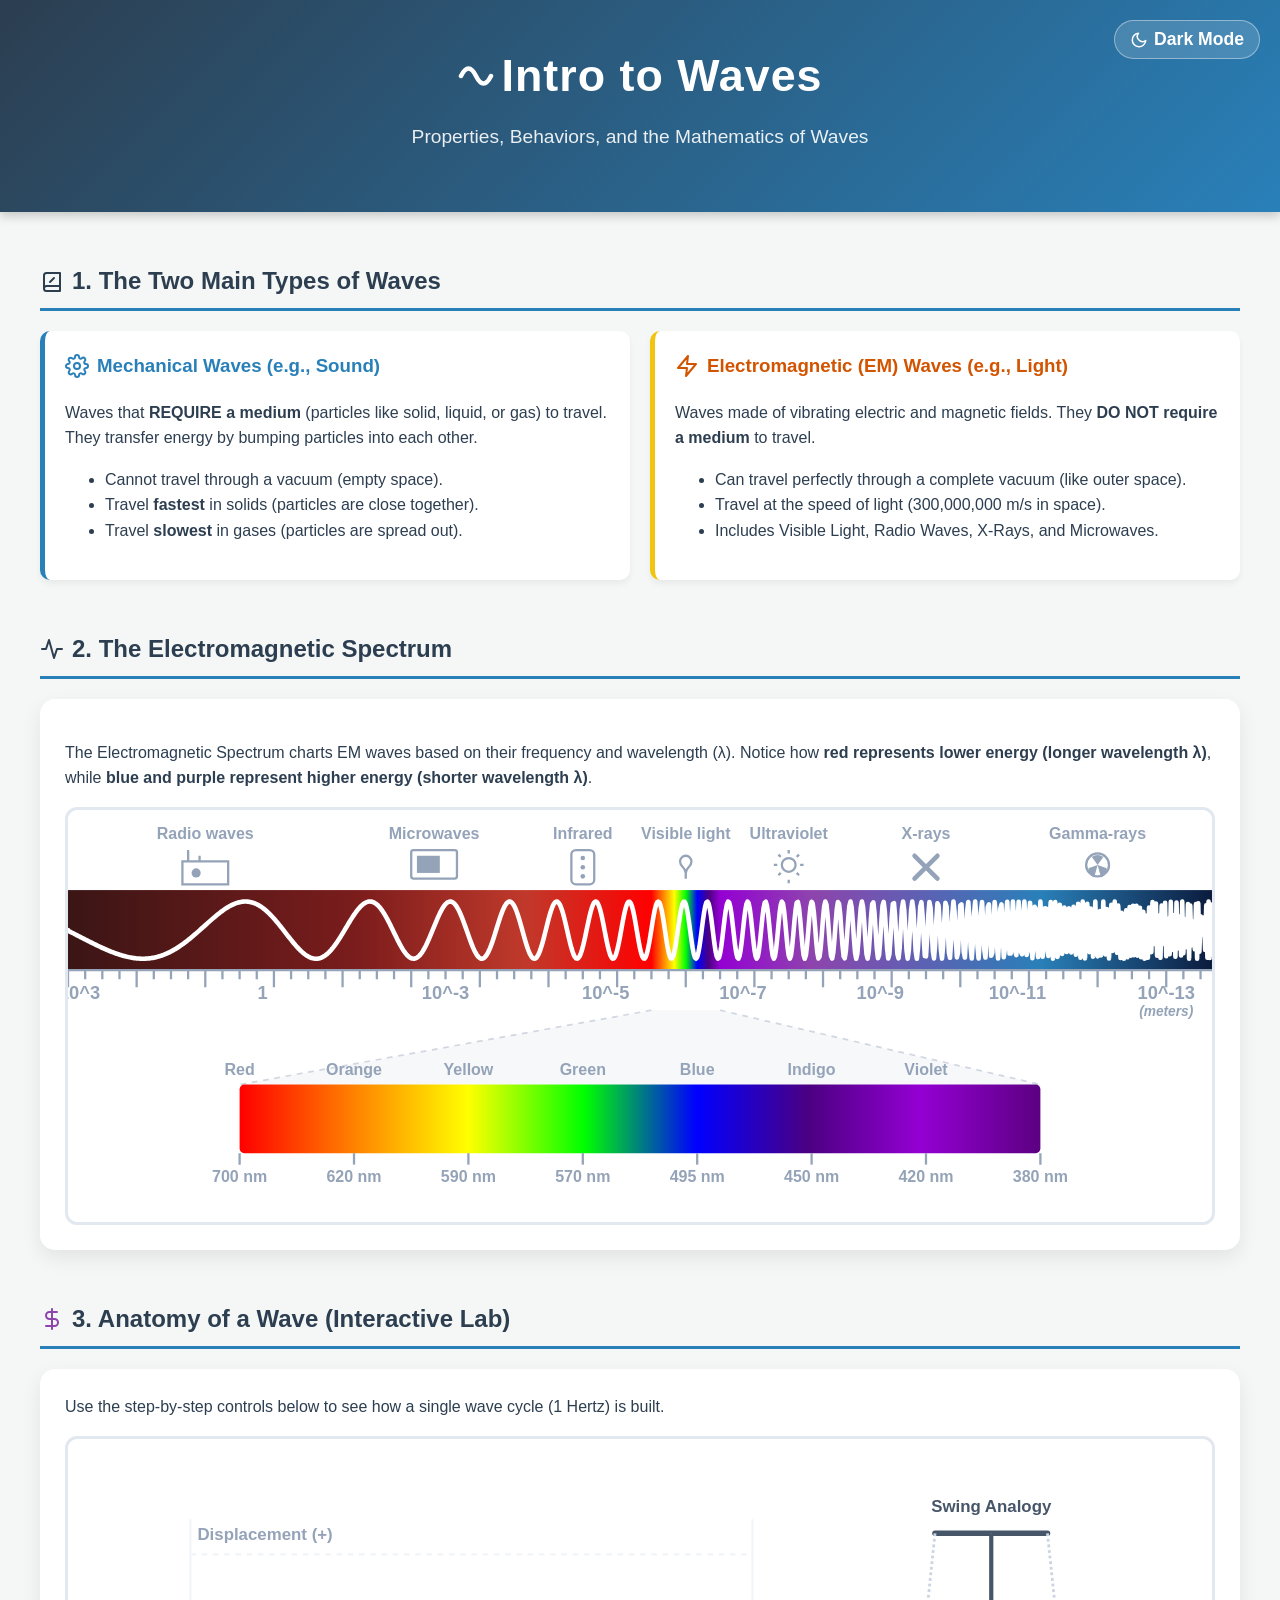
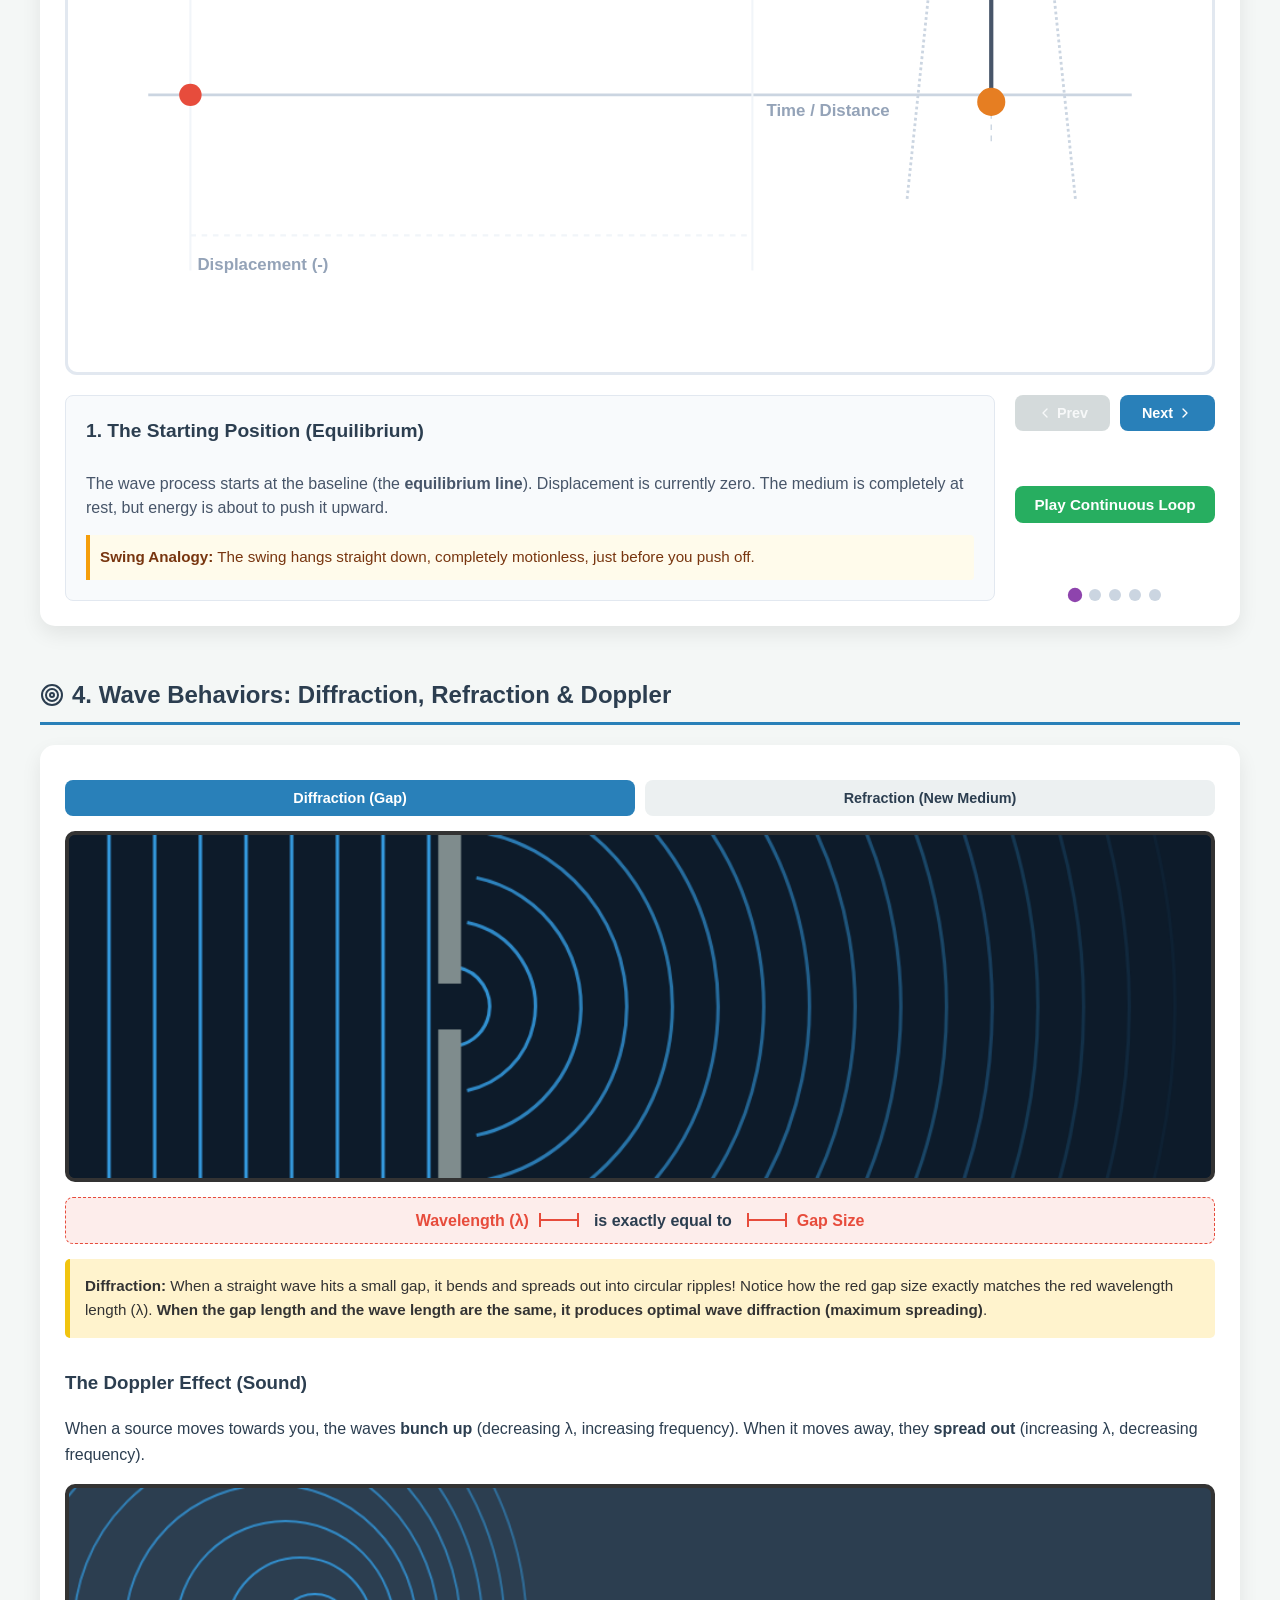
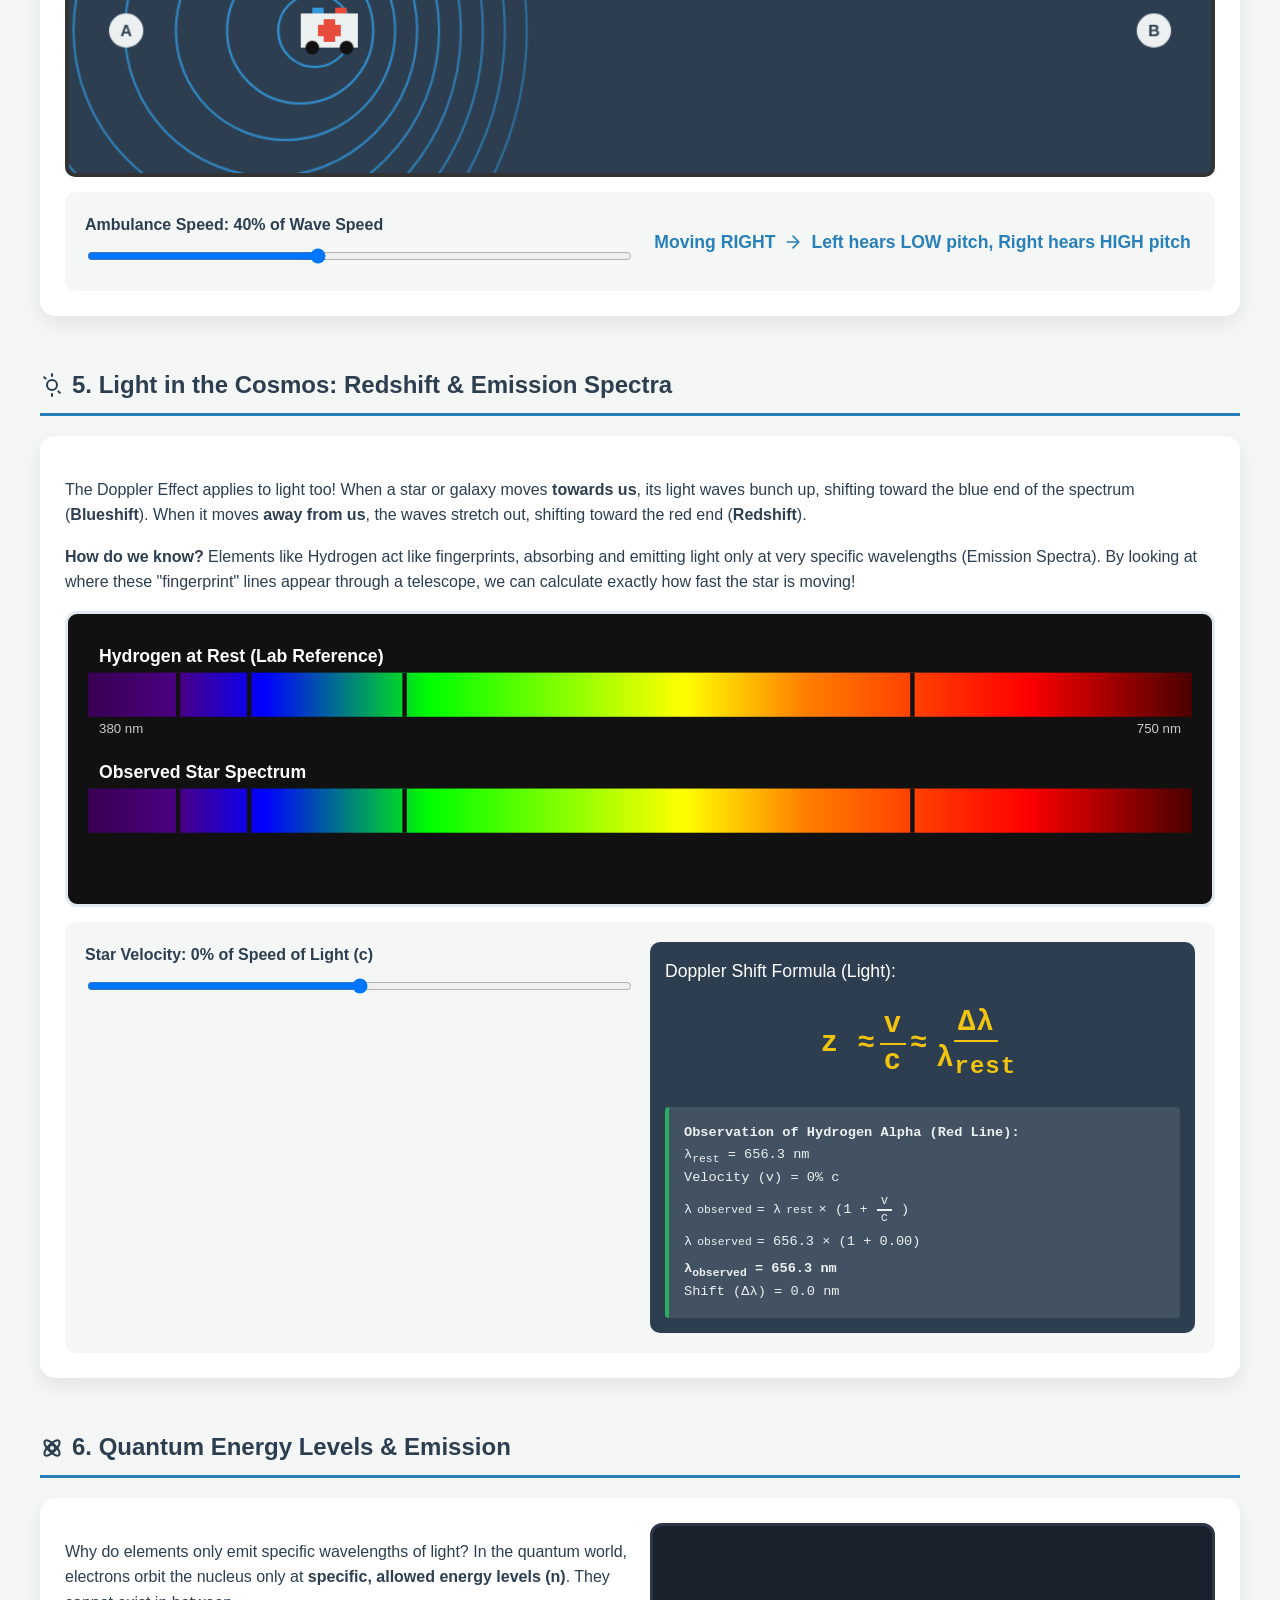
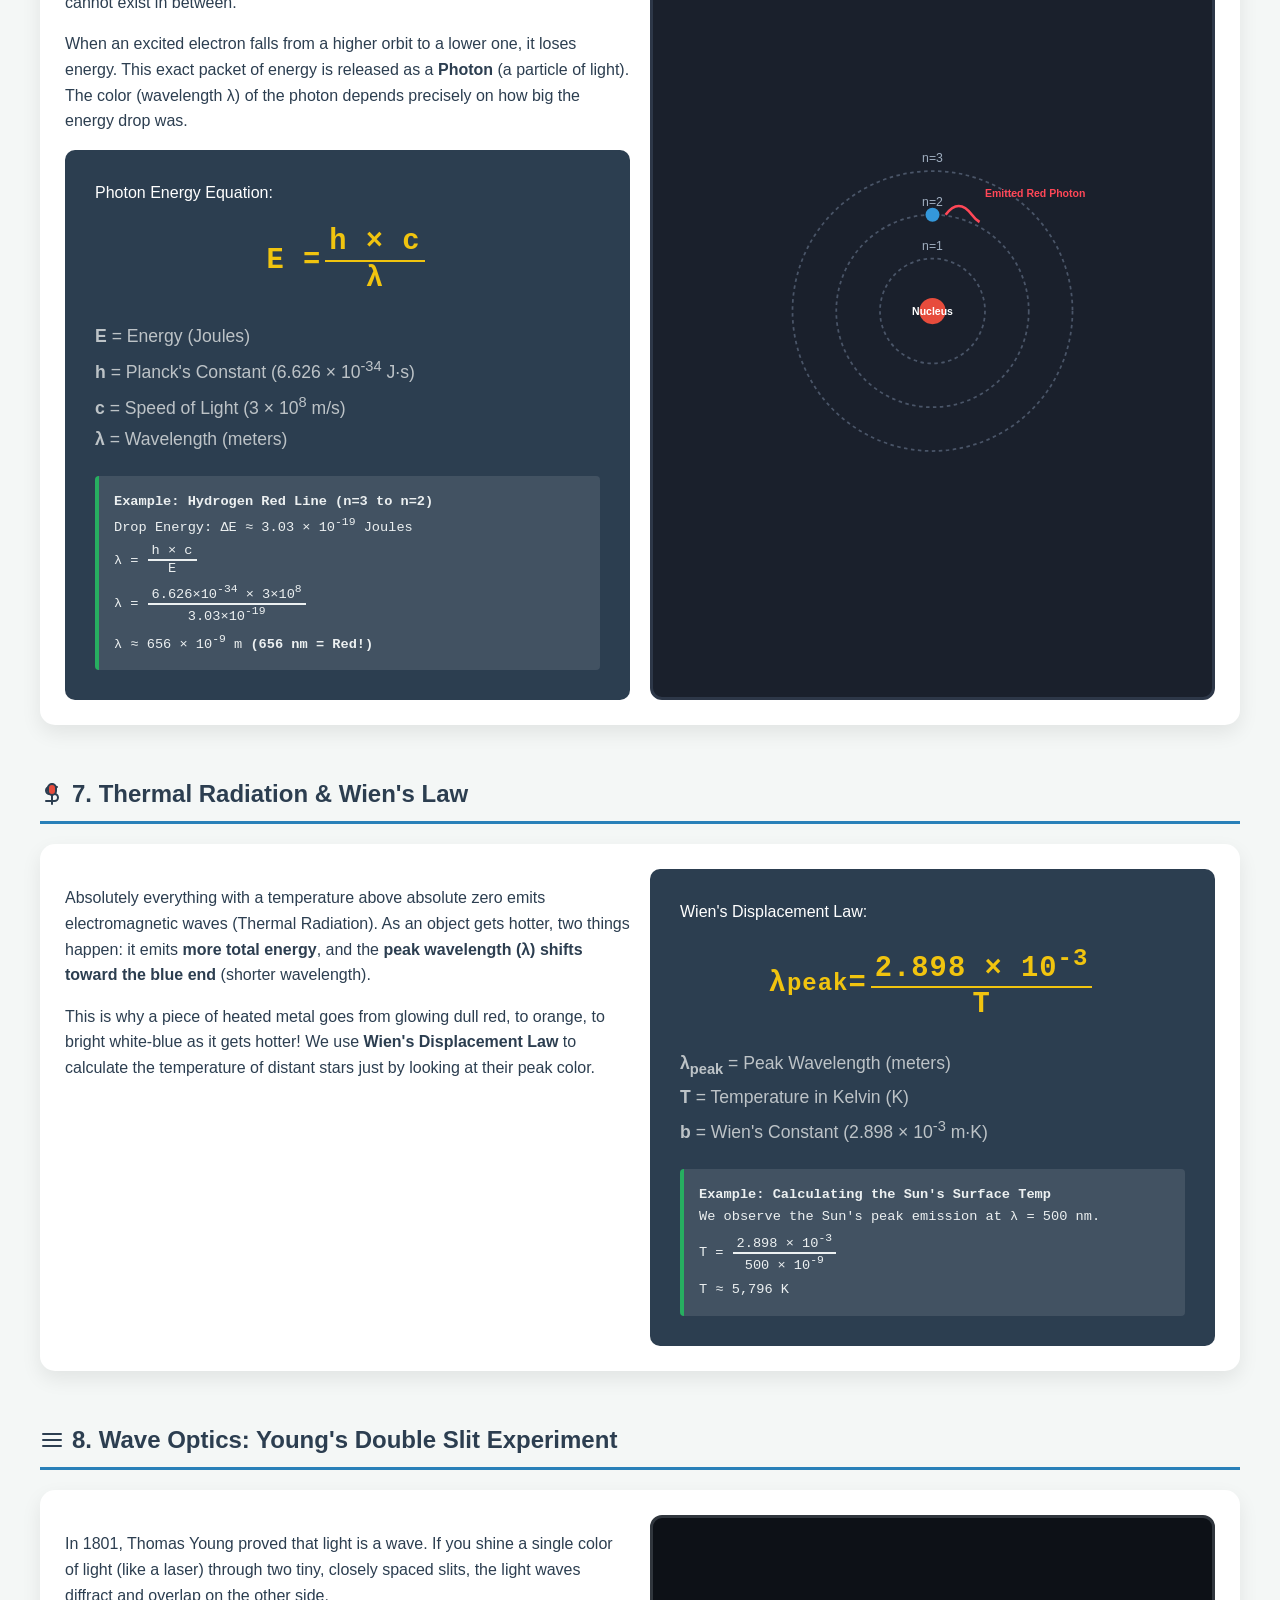
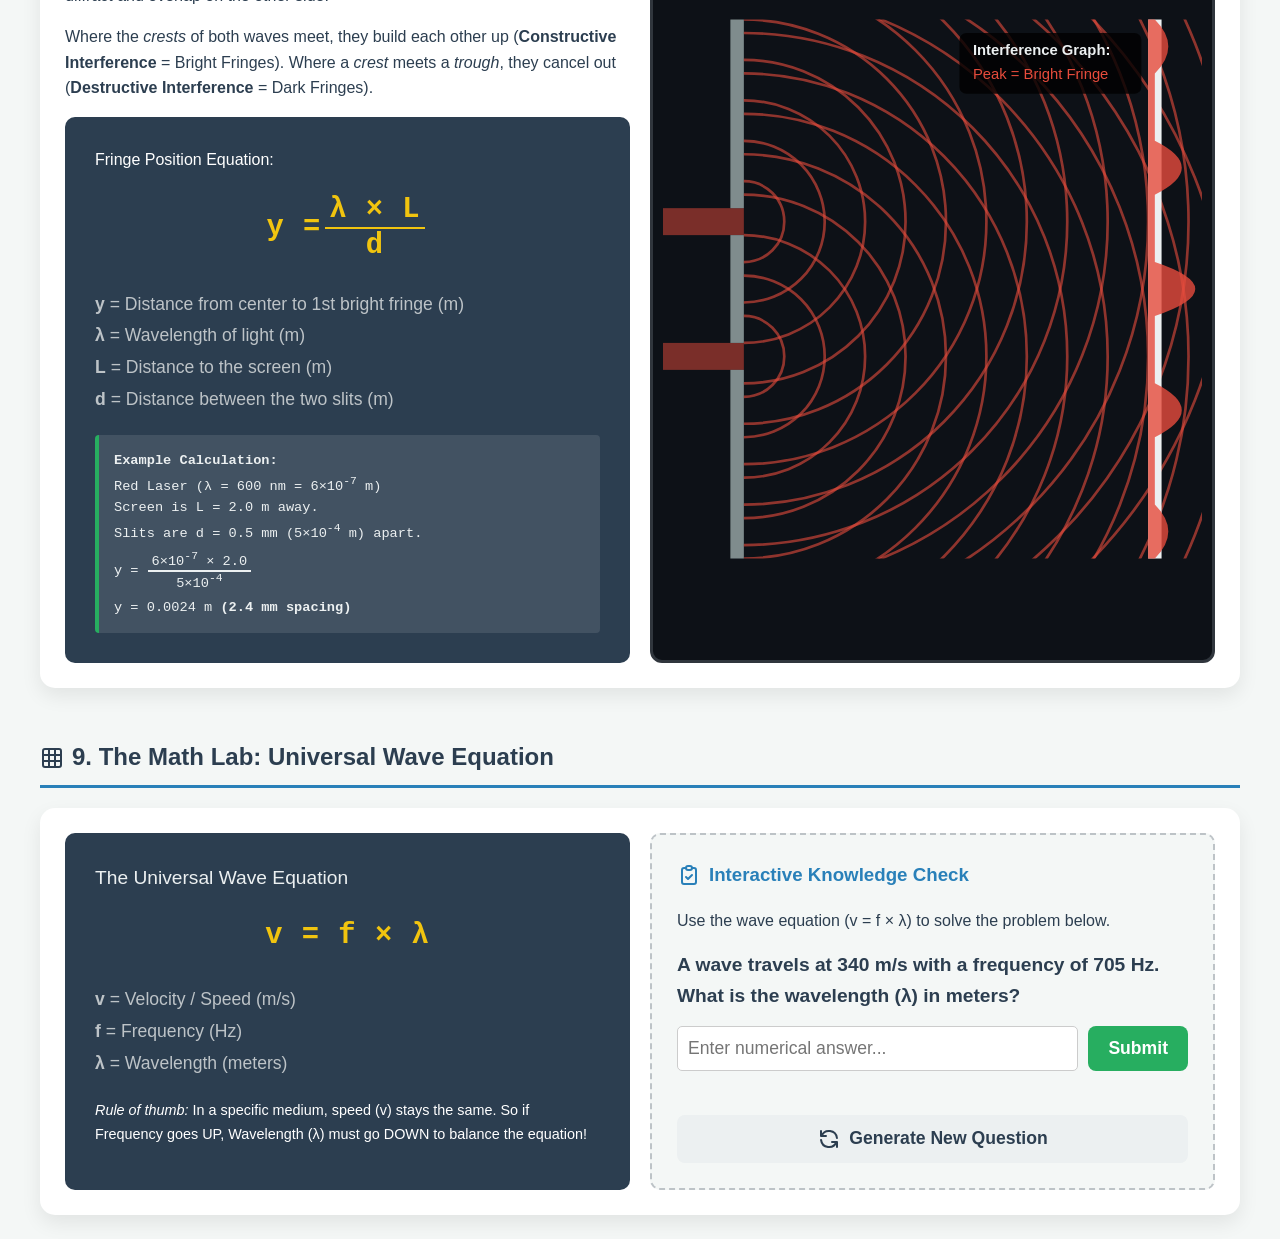
==== commit 69d4d798: "." ====
--- a/0_Quiz/media/intro to waves better.html
+++ b/0_Quiz/media/intro to waves better.html
@@ -238,13 +238,36 @@
             letter-spacing: 1px; 
             text-align: center; 
             margin: 20px 0;
-            white-space: normal;  /* Removed nowrap to allow natural wrapping without scrollbar */
+            white-space: normal;  
             word-wrap: break-word; 
             padding-bottom: 5px; 
             width: 100%;
+            display: flex;
+            justify-content: center;
+            align-items: center;
+            flex-wrap: wrap;
         }
         .math-vars { font-size: 1.1em; margin-top: 15px; color: #bdc3c7; line-height: 1.8;}
         
+        /* Fraction Styling */
+        .frac {
+            display: inline-flex;
+            flex-direction: column;
+            align-items: center;
+            vertical-align: middle;
+            margin: 0 4px;
+            text-align: center;
+        }
+        .frac .num {
+            border-bottom: 2px solid currentColor;
+            padding: 0 4px;
+            line-height: 1.2;
+        }
+        .frac .den {
+            padding: 0 4px;
+            line-height: 1.2;
+        }
+
         .calc-example { background: rgba(255,255,255,0.1); border-left: 4px solid var(--success); padding: 15px; margin-top: 20px; border-radius: 4px; font-family: monospace; font-size: 1.05em; color: #ecf0f1;}
         .dark-mode .calc-example { background: rgba(255,255,255,0.05); }
 
@@ -675,7 +698,7 @@
             </div>
             <div class="math-box" style="padding: 15px;">
                 <p style="margin:0; font-size:1.1em;">Doppler Shift Formula (Light):</p>
-                <div class="math-equation">z ≈ v / c ≈ Δλ / λ<sub>rest</sub></div>
+                <div class="math-equation">z &approx; <span class="frac"><span class="num">v</span><span class="den">c</span></span> &approx; <span class="frac"><span class="num">&Delta;&lambda;</span><span class="den">&lambda;<sub>rest</sub></span></span></div>
                 <div class="calc-example" id="dopplerCalcBox">
                     Adjust the slider to see the math in action!
                 </div>
@@ -695,19 +718,23 @@
             
             <div class="math-box">
                 <p style="margin:0;">Photon Energy Equation:</p>
-                <div class="math-equation">E = (h × c) / λ</div>
+                <div class="math-equation">E = <span class="frac"><span class="num">h &times; c</span><span class="den">&lambda;</span></span></div>
                 <div class="math-vars">
                     <b>E</b> = Energy (Joules)<br>
-                    <b>h</b> = Planck's Constant (6.626 × 10<sup>-34</sup> J·s)<br>
-                    <b>c</b> = Speed of Light (3 × 10<sup>8</sup> m/s)<br>
-                    <b>λ</b> = Wavelength (meters)
+                    <b>h</b> = Planck's Constant (6.626 &times; 10<sup>-34</sup> J&middot;s)<br>
+                    <b>c</b> = Speed of Light (3 &times; 10<sup>8</sup> m/s)<br>
+                    <b>&lambda;</b> = Wavelength (meters)
                 </div>
                 <div class="calc-example">
                     <b>Example: Hydrogen Red Line (n=3 to n=2)</b><br>
-                    Drop Energy: ΔE ≈ 3.03 × 10<sup>-19</sup> Joules<br>
-                    λ = (h × c) / E<br>
-                    λ = (6.626×10<sup>-34</sup> × 3×10<sup>8</sup>) / 3.03×10<sup>-19</sup><br>
-                    λ ≈ 656 × 10<sup>-9</sup> m <b>(656 nm = Red!)</b>
+                    Drop Energy: &Delta;E &approx; 3.03 &times; 10<sup>-19</sup> Joules<br>
+                    <div style="display:flex; align-items:center; gap:5px; margin: 5px 0;">
+                        &lambda; = <span class="frac"><span class="num">h &times; c</span><span class="den">E</span></span>
+                    </div>
+                    <div style="display:flex; align-items:center; gap:5px; margin: 5px 0;">
+                        &lambda; = <span class="frac"><span class="num">6.626&times;10<sup>-34</sup> &times; 3&times;10<sup>8</sup></span><span class="den">3.03&times;10<sup>-19</sup></span></span>
+                    </div>
+                    &lambda; &approx; 656 &times; 10<sup>-9</sup> m <b>(656 nm = Red!)</b>
                 </div>
             </div>
         </div>
@@ -766,17 +793,19 @@
         </div>
         <div class="math-box">
             <p style="margin:0;">Wien's Displacement Law:</p>
-            <div class="math-equation">λ<sub>peak</sub> = (2.898 × 10<sup>-3</sup>) / T</div>
+            <div class="math-equation">&lambda;<sub>peak</sub> = <span class="frac"><span class="num">2.898 &times; 10<sup>-3</sup></span><span class="den">T</span></span></div>
             <div class="math-vars">
-                <b>λ<sub>peak</sub></b> = Peak Wavelength (meters)<br>
+                <b>&lambda;<sub>peak</sub></b> = Peak Wavelength (meters)<br>
                 <b>T</b> = Temperature in Kelvin (K)<br>
-                <b>b</b> = Wien's Constant (2.898 × 10<sup>-3</sup> m·K)
+                <b>b</b> = Wien's Constant (2.898 &times; 10<sup>-3</sup> m&middot;K)
             </div>
             <div class="calc-example">
                 <b>Example: Calculating the Sun's Surface Temp</b><br>
-                We observe the Sun's peak emission at λ = 500 nm.<br>
-                T = (2.898 × 10<sup>-3</sup>) / (500 × 10<sup>-9</sup>)<br>
-                T ≈ 5,796 K
+                We observe the Sun's peak emission at &lambda; = 500 nm.<br>
+                <div style="display:flex; align-items:center; gap:5px; margin: 5px 0;">
+                    T = <span class="frac"><span class="num">2.898 &times; 10<sup>-3</sup></span><span class="den">500 &times; 10<sup>-9</sup></span></span>
+                </div>
+                T &approx; 5,796 K
             </div>
         </div>
     </div>
@@ -793,19 +822,21 @@
             
             <div class="math-box">
                 <p style="margin:0;">Fringe Position Equation:</p>
-                <div class="math-equation">y = (λ × L) / d</div>
+                <div class="math-equation">y = <span class="frac"><span class="num">&lambda; &times; L</span><span class="den">d</span></span></div>
                 <div class="math-vars">
                     <b>y</b> = Distance from center to 1st bright fringe (m)<br>
-                    <b>λ</b> = Wavelength of light (m)<br>
+                    <b>&lambda;</b> = Wavelength of light (m)<br>
                     <b>L</b> = Distance to the screen (m)<br>
                     <b>d</b> = Distance between the two slits (m)
                 </div>
                 <div class="calc-example">
                     <b>Example Calculation:</b><br>
-                    Red Laser (λ = 600 nm = 6×10<sup>-7</sup> m)<br>
+                    Red Laser (&lambda; = 600 nm = 6&times;10<sup>-7</sup> m)<br>
                     Screen is L = 2.0 m away.<br>
-                    Slits are d = 0.5 mm (5×10<sup>-4</sup> m) apart.<br>
-                    y = (6×10<sup>-7</sup> × 2.0) / (5×10<sup>-4</sup>)<br>
+                    Slits are d = 0.5 mm (5&times;10<sup>-4</sup> m) apart.<br>
+                    <div style="display:flex; align-items:center; gap:5px; margin: 5px 0;">
+                        y = <span class="frac"><span class="num">6&times;10<sup>-7</sup> &times; 2.0</span><span class="den">5&times;10<sup>-4</sup></span></span>
+                    </div>
                     y = 0.0024 m <b>(2.4 mm spacing)</b>
                 </div>
             </div>
@@ -884,14 +915,14 @@
     <div class="panel grid-2">
         <div class="math-box">
             <p style="margin:0; font-size:1.2em; color:#ecf0f1;">The Universal Wave Equation</p>
-            <div class="math-equation">v = f × λ</div>
+            <div class="math-equation">v = f &times; &lambda;</div>
             <div class="math-vars">
                 <b>v</b> = Velocity / Speed (m/s)<br>
                 <b>f</b> = Frequency (Hz)<br>
-                <b>λ</b> = Wavelength (meters)
+                <b>&lambda;</b> = Wavelength (meters)
             </div>
             <p style="margin-top: 20px; font-size: 0.9em; text-align: left;">
-                <i>Rule of thumb:</i> In a specific medium, speed (v) stays the same. So if Frequency goes UP, Wavelength (λ) must go DOWN to balance the equation!
+                <i>Rule of thumb:</i> In a specific medium, speed (v) stays the same. So if Frequency goes UP, Wavelength (&lambda;) must go DOWN to balance the equation!
             </p>
         </div>
 
@@ -900,7 +931,7 @@
                 <svg class="icon" viewBox="0 0 24 24"><path d="M9 5H7a2 2 0 0 0-2 2v12a2 2 0 0 0 2 2h10a2 2 0 0 0 2-2V7a2 2 0 0 0-2-2h-2M9 5a2 2 0 0 0 2 2h2a2 2 0 0 0 2-2M9 5a2 2 0 0 1 2-2h2a2 2 0 0 1 2 2m-6 9l2 2 4-4"/></svg>
                 Interactive Knowledge Check
             </h3>
-            <p style="margin-top:0;">Use the wave equation (v = f × λ) to solve the problem below.</p>
+            <p style="margin-top:0;">Use the wave equation (v = f &times; &lambda;) to solve the problem below.</p>
             
             <div class="quiz-question" id="quizQuestion">Loading question...</div>
             
@@ -1030,12 +1061,16 @@
         
         calcBox.innerHTML = `
             <b>Observation of Hydrogen Alpha (Red Line):</b><br>
-            λ<sub>rest</sub> = ${exampleRest.toFixed(1)} nm<br>
+            &lambda;<sub>rest</sub> = ${exampleRest.toFixed(1)} nm<br>
             Velocity (v) = ${(v_c * 100).toFixed(0)}% c<br>
-            λ<sub>observed</sub> = λ<sub>rest</sub> × (1 + v/c)<br>
-            λ<sub>observed</sub> = ${exampleRest.toFixed(1)} × (1 + ${v_c.toFixed(2)})<br>
-            <b>λ<sub>observed</sub> = ${exampleObs.toFixed(1)} nm</b><br>
-            Shift (Δλ) = ${(exampleObs - exampleRest).toFixed(1)} nm
+            <div style="display:flex; align-items:center; gap:5px; margin: 5px 0;">
+                &lambda;<sub>observed</sub> = &lambda;<sub>rest</sub> &times; (1 + <span class="frac" style="font-size:0.9em;"><span class="num">v</span><span class="den">c</span></span>)
+            </div>
+            <div style="display:flex; align-items:center; gap:5px; margin: 5px 0;">
+                &lambda;<sub>observed</sub> = ${exampleRest.toFixed(1)} &times; (1 + ${v_c.toFixed(2)})
+            </div>
+            <b>&lambda;<sub>observed</sub> = ${exampleObs.toFixed(1)} nm</b><br>
+            Shift (&Delta;&lambda;) = ${(exampleObs - exampleRest).toFixed(1)} nm
         `;
     }
     document.getElementById('starVelSlider').addEventListener('input', updateRedshift);
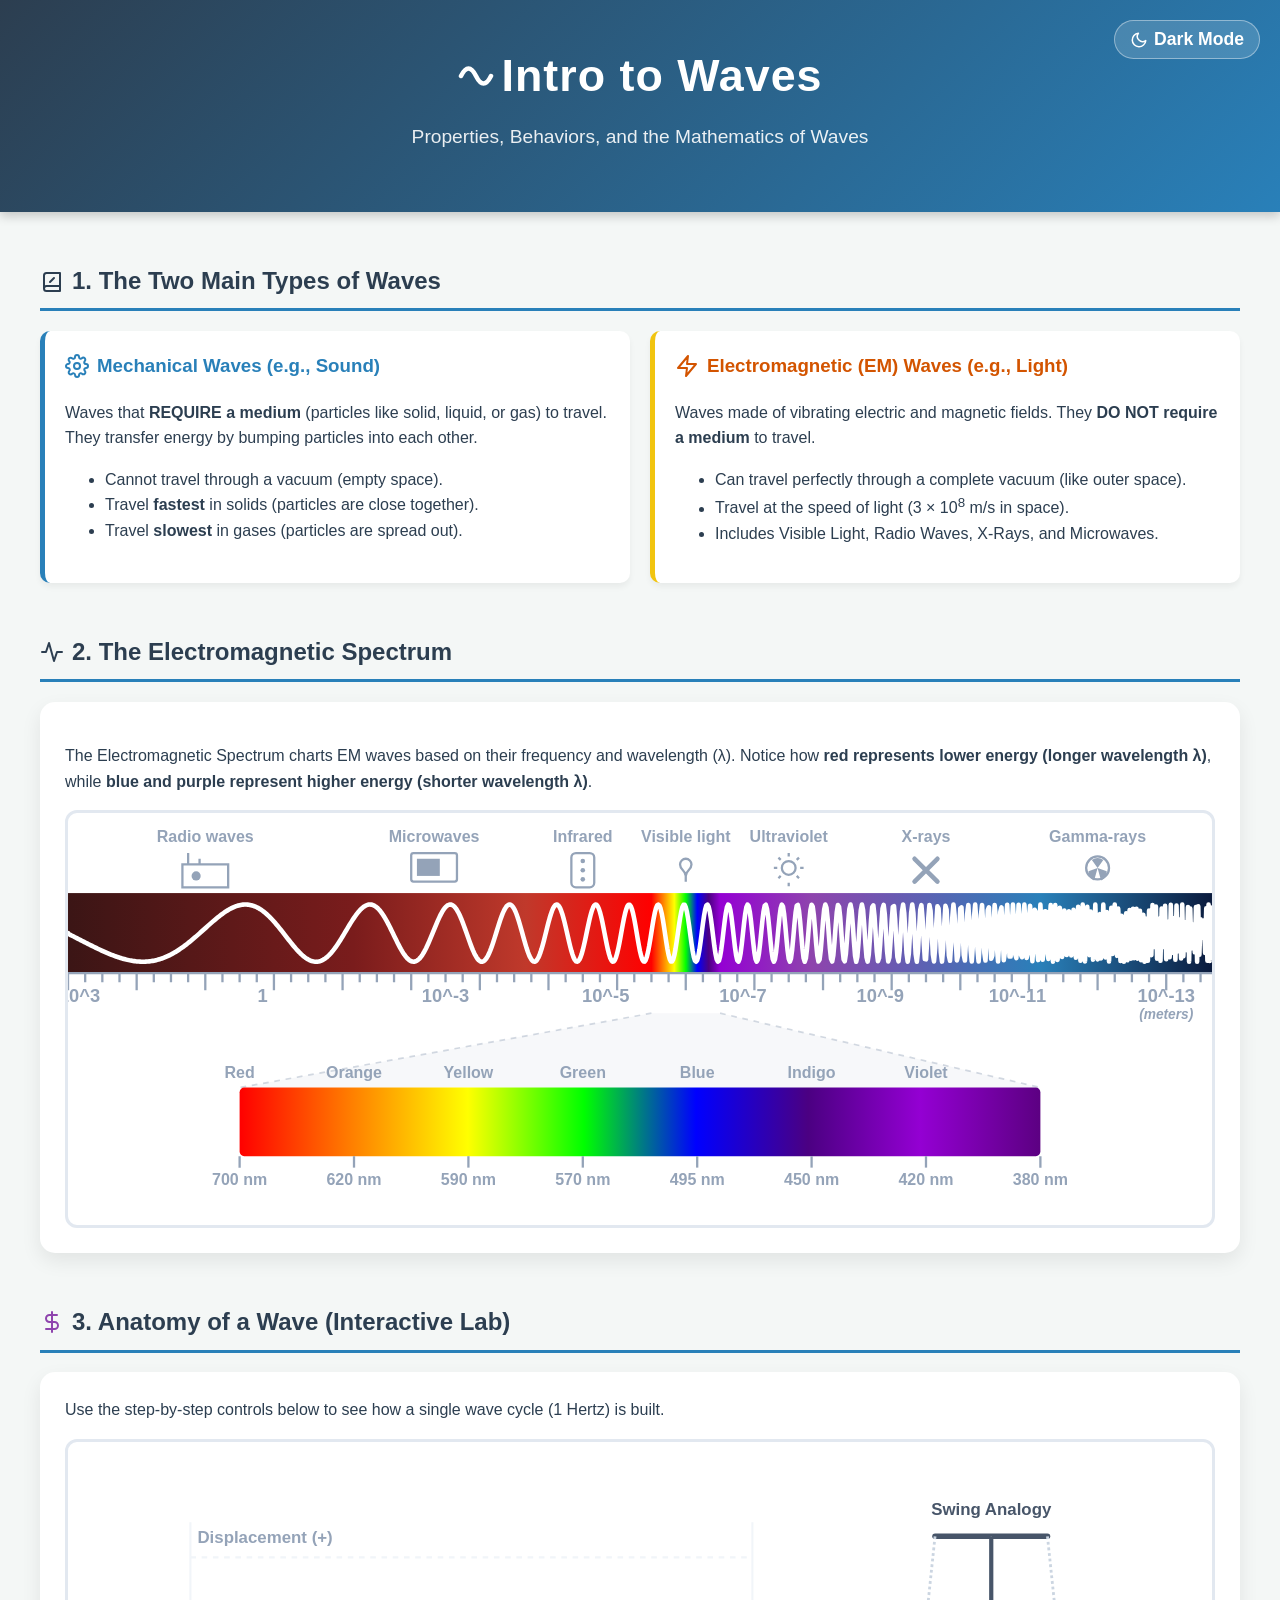
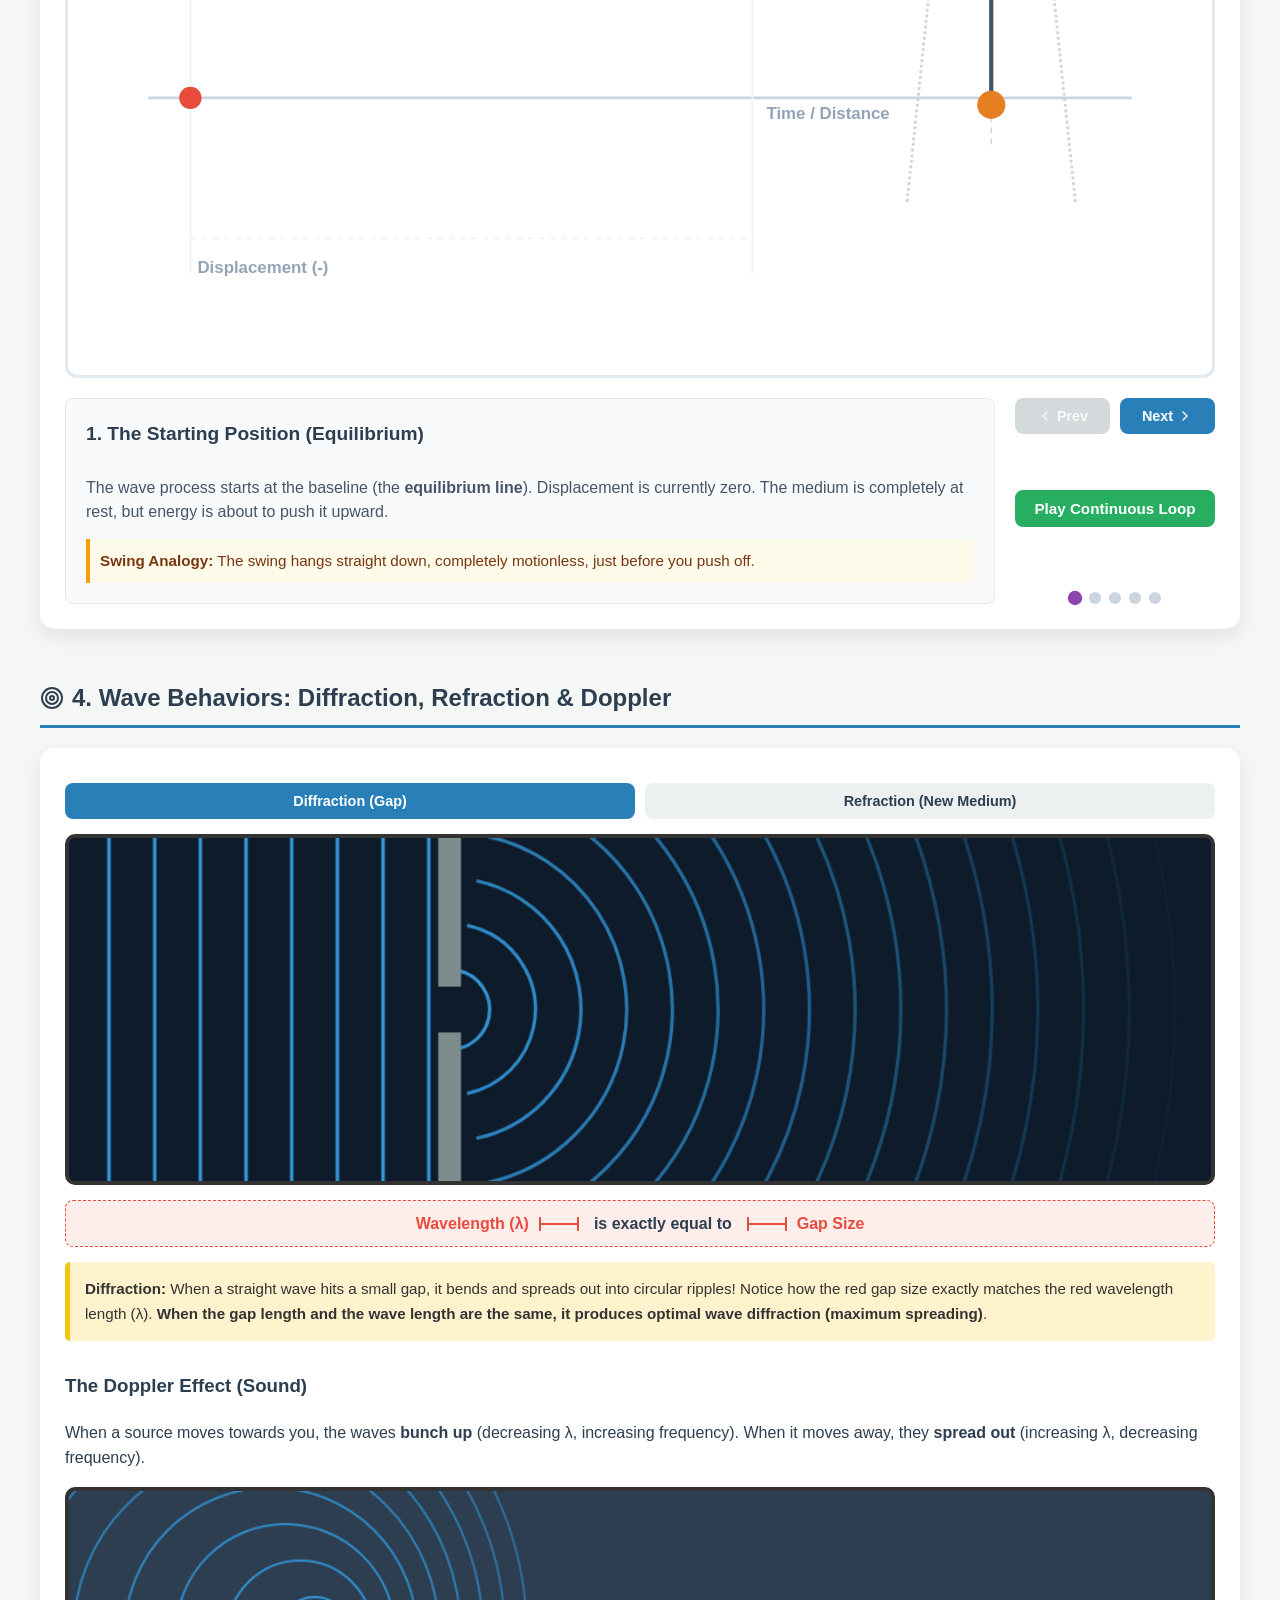
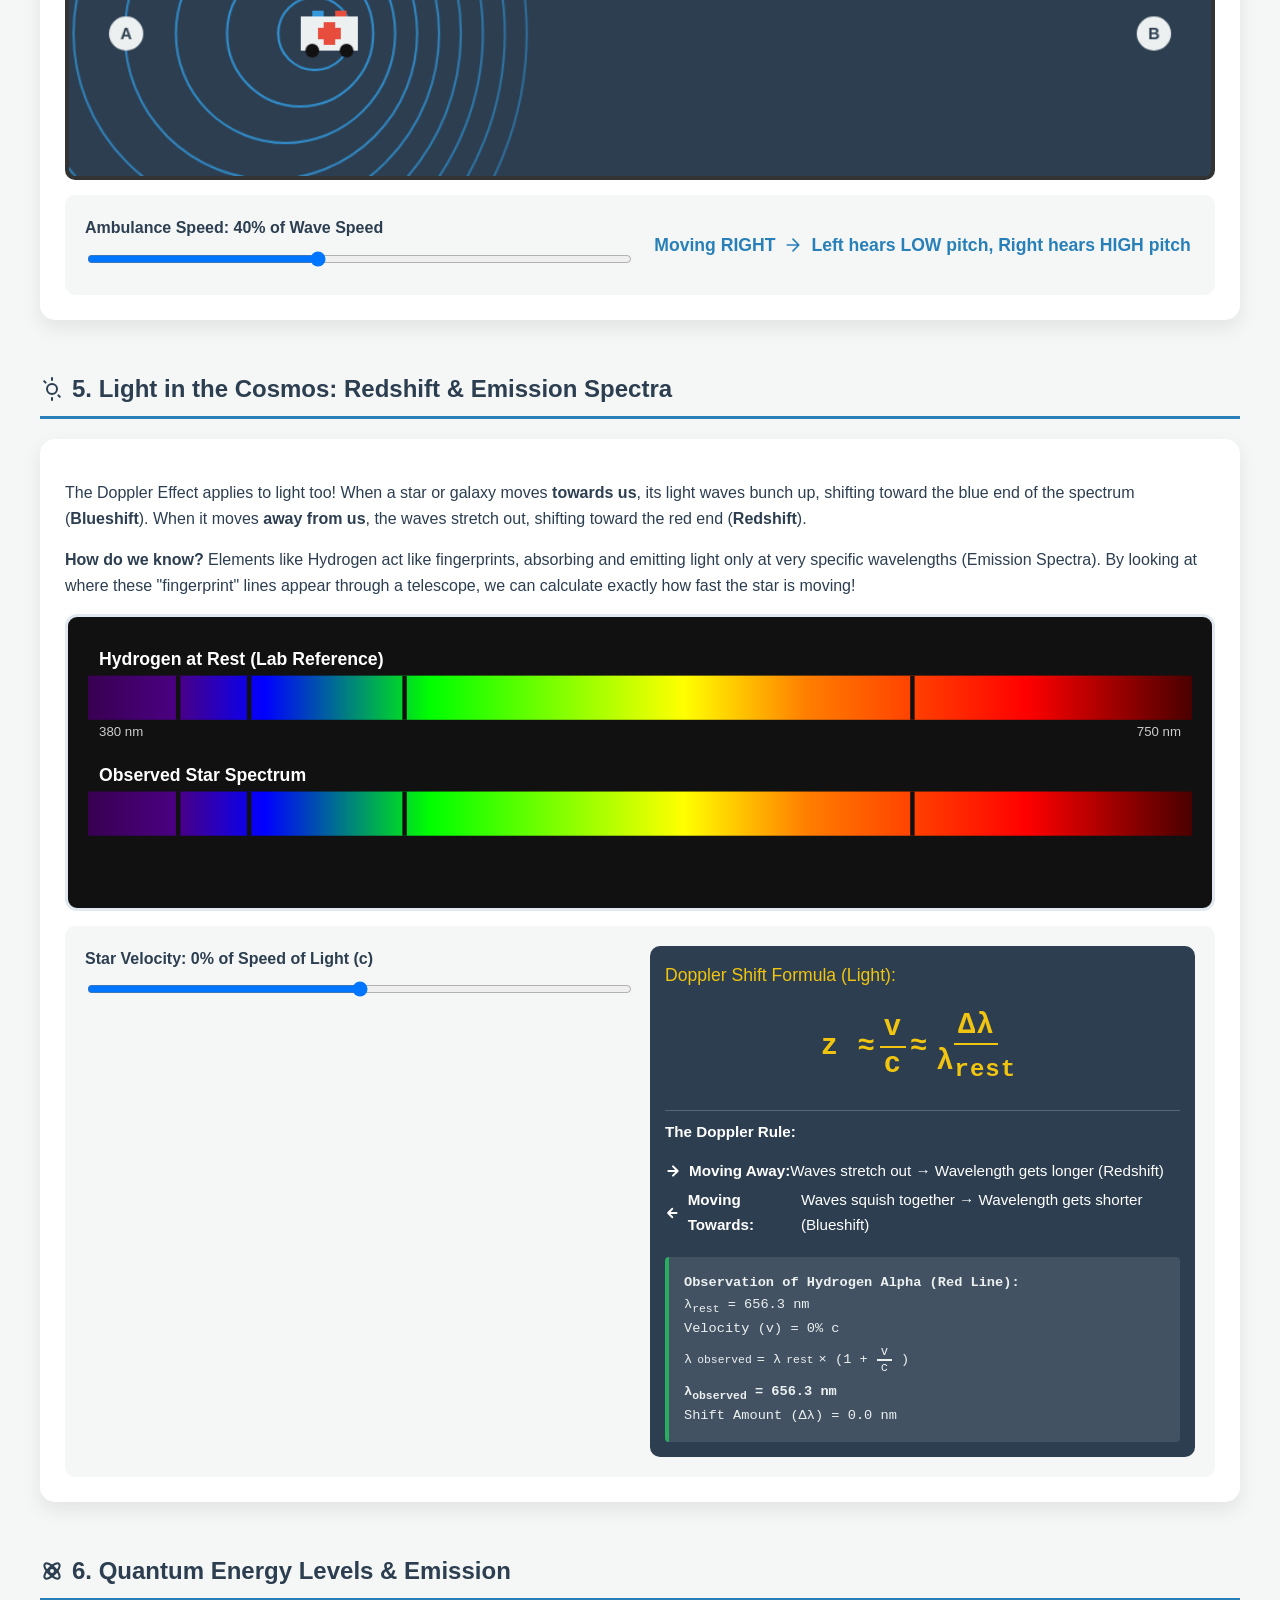
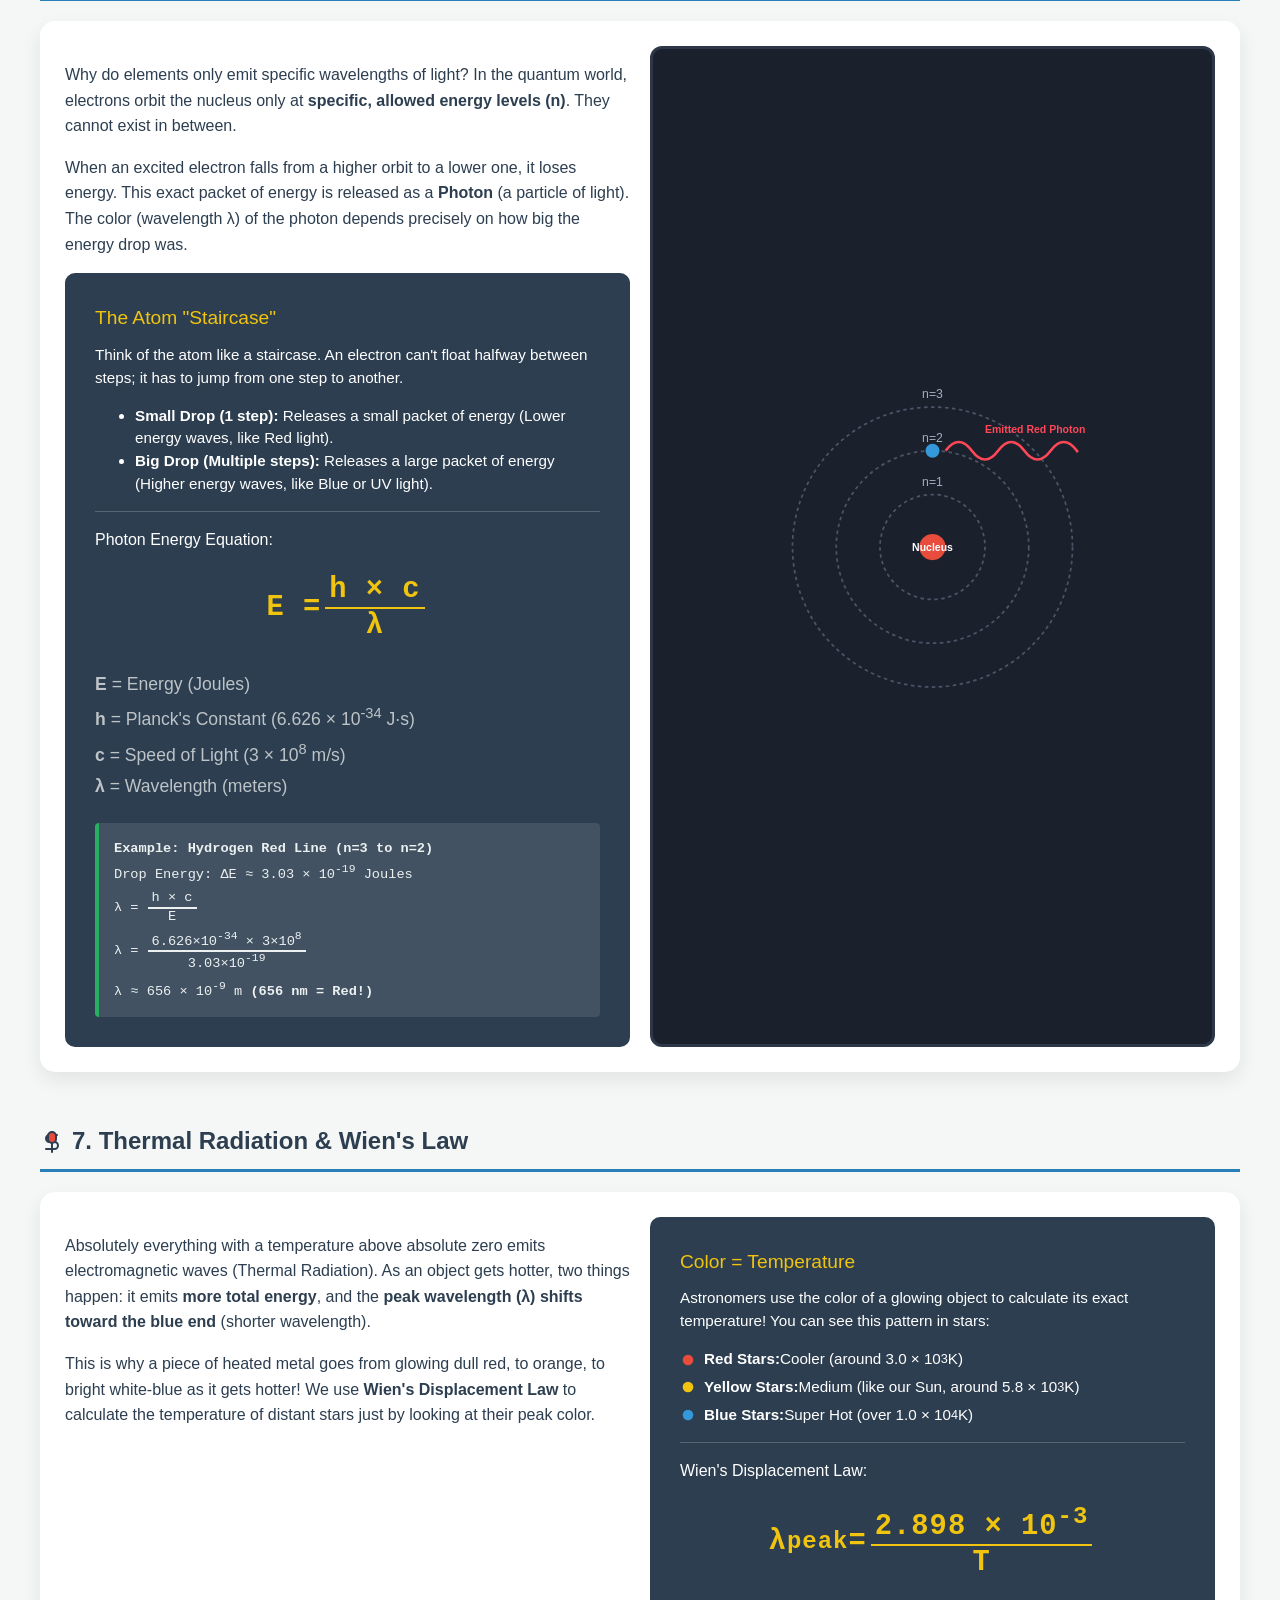
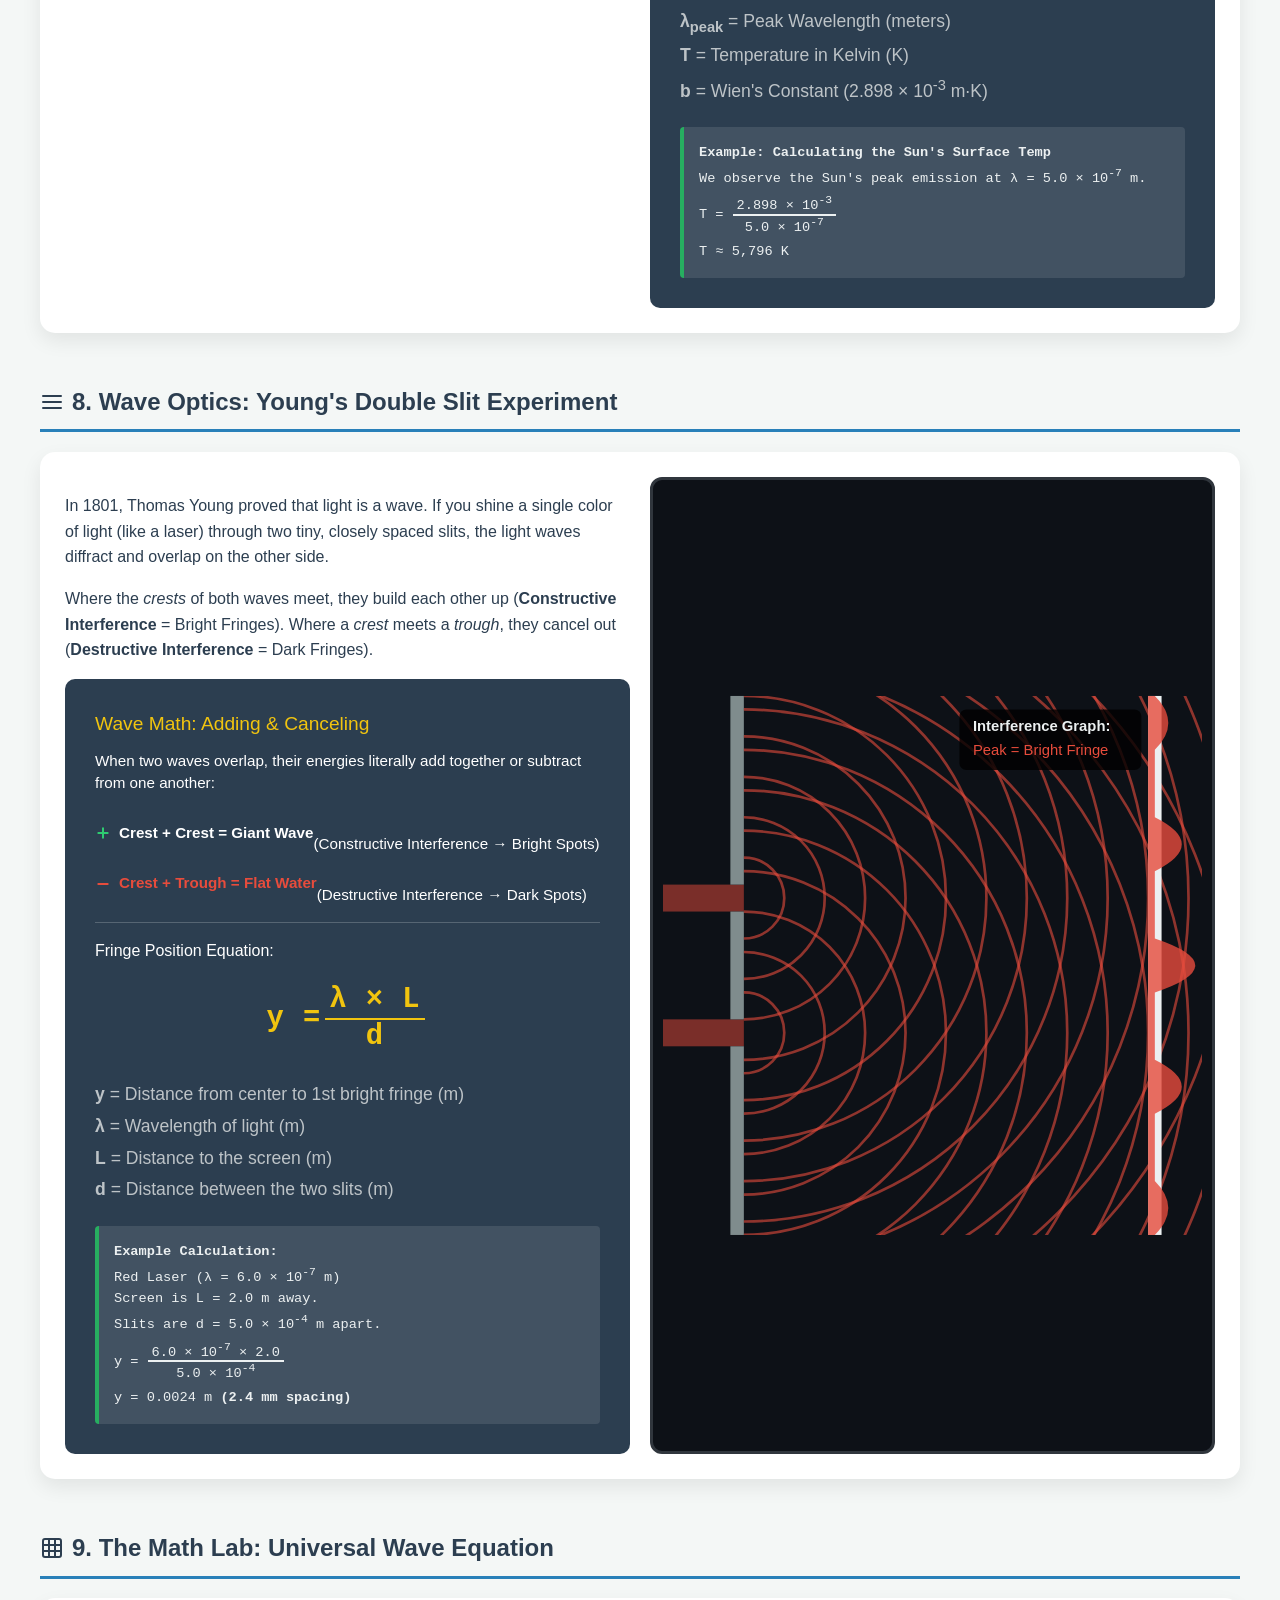
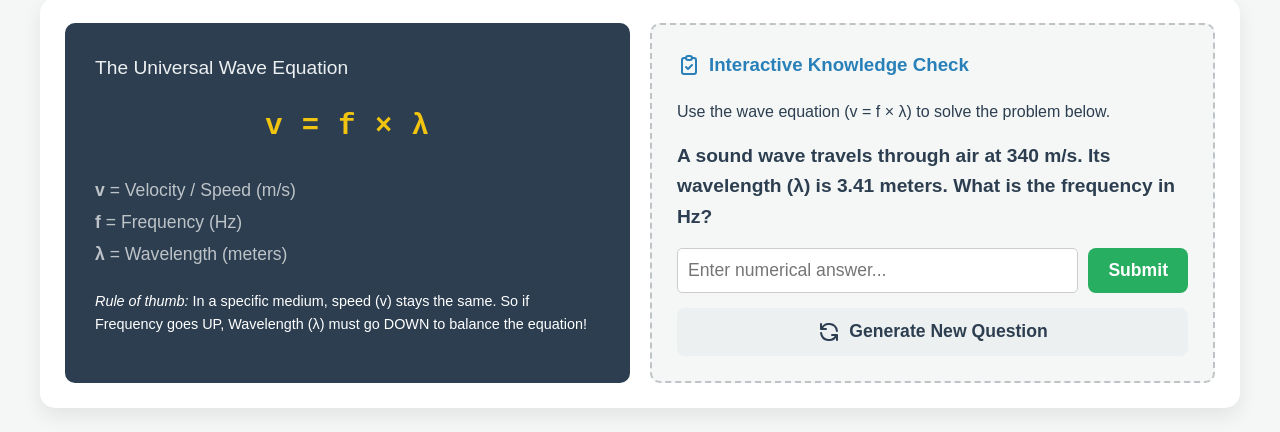
==== commit e0f464b8: ".." ====
--- a/0_Quiz/media/intro to waves better.html
+++ b/0_Quiz/media/intro to waves better.html
@@ -364,7 +364,7 @@
             <p>Waves made of vibrating electric and magnetic fields. They <b>DO NOT require a medium</b> to travel.</p>
             <ul>
                 <li>Can travel perfectly through a complete vacuum (like outer space).</li>
-                <li>Travel at the speed of light (300,000,000 m/s in space).</li>
+                <li>Travel at the speed of light (3 &times; 10<sup>8</sup> m/s in space).</li>
                 <li>Includes Visible Light, Radio Waves, X-Rays, and Microwaves.</li>
             </ul>
         </div>
@@ -697,8 +697,21 @@
                 <input type="range" id="starVelSlider" min="-15" max="15" step="1" value="0">
             </div>
             <div class="math-box" style="padding: 15px;">
-                <p style="margin:0; font-size:1.1em;">Doppler Shift Formula (Light):</p>
+                <p style="margin:0; font-size:1.1em; color: #f1c40f;">Doppler Shift Formula (Light):</p>
                 <div class="math-equation">z &approx; <span class="frac"><span class="num">v</span><span class="den">c</span></span> &approx; <span class="frac"><span class="num">&Delta;&lambda;</span><span class="den">&lambda;<sub>rest</sub></span></span></div>
+                
+                <p style="margin-top: 10px; font-size: 0.95em; line-height: 1.5; border-top: 1px solid rgba(255,255,255,0.2); padding-top: 10px;"><b>The Doppler Rule:</b></p>
+                <ul style="margin-top: 5px; font-size: 0.95em; list-style: none; padding-left: 0;">
+                    <li style="display:flex; align-items:center; margin-bottom:5px;">
+                        <svg class="icon" viewBox="0 0 24 24" style="width:16px;height:16px;margin-right:8px;stroke-width:3;"><path d="M5 12h14M12 5l7 7-7 7"/></svg>
+                        <b>Moving Away:</b> Waves stretch out &rarr; Wavelength gets longer (Redshift)
+                    </li>
+                    <li style="display:flex; align-items:center;">
+                        <svg class="icon" viewBox="0 0 24 24" style="width:16px;height:16px;margin-right:8px;stroke-width:3;"><path d="M19 12H5M12 19l-7-7 7-7"/></svg>
+                        <b>Moving Towards:</b> Waves squish together &rarr; Wavelength gets shorter (Blueshift)
+                    </li>
+                </ul>
+
                 <div class="calc-example" id="dopplerCalcBox">
                     Adjust the slider to see the math in action!
                 </div>
@@ -717,6 +730,15 @@
             <p>When an excited electron falls from a higher orbit to a lower one, it loses energy. This exact packet of energy is released as a <b>Photon</b> (a particle of light). The color (wavelength λ) of the photon depends precisely on how big the energy drop was.</p>
             
             <div class="math-box">
+                <p style="margin:0; font-size:1.2em; color: #f1c40f;">The Atom "Staircase"</p>
+                <p style="margin-top: 10px; font-size: 0.95em; line-height: 1.5;">Think of the atom like a staircase. An electron can't float halfway between steps; it has to jump from one step to another.</p>
+                <ul style="margin-top: 10px; font-size: 0.95em; line-height: 1.5;">
+                    <li><b>Small Drop (1 step):</b> Releases a small packet of energy (Lower energy waves, like Red light).</li>
+                    <li><b>Big Drop (Multiple steps):</b> Releases a large packet of energy (Higher energy waves, like Blue or UV light).</li>
+                </ul>
+                
+                <hr style="border: 0; border-top: 1px solid rgba(255,255,255,0.2); margin: 15px 0;">
+                
                 <p style="margin:0;">Photon Energy Equation:</p>
                 <div class="math-equation">E = <span class="frac"><span class="num">h &times; c</span><span class="den">&lambda;</span></span></div>
                 <div class="math-vars">
@@ -792,6 +814,25 @@
             <p>This is why a piece of heated metal goes from glowing dull red, to orange, to bright white-blue as it gets hotter! We use <b>Wien's Displacement Law</b> to calculate the temperature of distant stars just by looking at their peak color.</p>
         </div>
         <div class="math-box">
+            <p style="margin:0; font-size:1.2em; color: #f1c40f;">Color = Temperature</p>
+            <p style="margin-top: 10px; font-size: 0.95em; line-height: 1.5;">Astronomers use the color of a glowing object to calculate its exact temperature! You can see this pattern in stars:</p>
+            <ul style="margin-top: 10px; font-size: 0.95em; line-height: 1.5; list-style: none; padding-left: 0;">
+                <li style="display:flex; align-items:center; margin-bottom:5px;">
+                    <svg class="icon" viewBox="0 0 24 24" style="width:16px;height:16px;margin-right:8px;stroke:none;"><circle cx="12" cy="12" r="8" fill="#e74c3c"/></svg> 
+                    <b>Red Stars:</b> Cooler (around 3.0 &times; 10<sup>3</sup> K)
+                </li>
+                <li style="display:flex; align-items:center; margin-bottom:5px;">
+                    <svg class="icon" viewBox="0 0 24 24" style="width:16px;height:16px;margin-right:8px;stroke:none;"><circle cx="12" cy="12" r="8" fill="#f1c40f"/></svg> 
+                    <b>Yellow Stars:</b> Medium (like our Sun, around 5.8 &times; 10<sup>3</sup> K)
+                </li>
+                <li style="display:flex; align-items:center;">
+                    <svg class="icon" viewBox="0 0 24 24" style="width:16px;height:16px;margin-right:8px;stroke:none;"><circle cx="12" cy="12" r="8" fill="#3498db"/></svg> 
+                    <b>Blue Stars:</b> Super Hot (over 1.0 &times; 10<sup>4</sup> K)
+                </li>
+            </ul>
+
+            <hr style="border: 0; border-top: 1px solid rgba(255,255,255,0.2); margin: 15px 0;">
+
             <p style="margin:0;">Wien's Displacement Law:</p>
             <div class="math-equation">&lambda;<sub>peak</sub> = <span class="frac"><span class="num">2.898 &times; 10<sup>-3</sup></span><span class="den">T</span></span></div>
             <div class="math-vars">
@@ -801,9 +842,9 @@
             </div>
             <div class="calc-example">
                 <b>Example: Calculating the Sun's Surface Temp</b><br>
-                We observe the Sun's peak emission at &lambda; = 500 nm.<br>
+                We observe the Sun's peak emission at &lambda; = 5.0 &times; 10<sup>-7</sup> m.<br>
                 <div style="display:flex; align-items:center; gap:5px; margin: 5px 0;">
-                    T = <span class="frac"><span class="num">2.898 &times; 10<sup>-3</sup></span><span class="den">500 &times; 10<sup>-9</sup></span></span>
+                    T = <span class="frac"><span class="num">2.898 &times; 10<sup>-3</sup></span><span class="den">5.0 &times; 10<sup>-7</sup></span></span>
                 </div>
                 T &approx; 5,796 K
             </div>
@@ -821,6 +862,21 @@
             <p>Where the <i>crests</i> of both waves meet, they build each other up (<b>Constructive Interference</b> = Bright Fringes). Where a <i>crest</i> meets a <i>trough</i>, they cancel out (<b>Destructive Interference</b> = Dark Fringes).</p>
             
             <div class="math-box">
+                <p style="margin:0; font-size:1.2em; color: #f1c40f;">Wave Math: Adding & Canceling</p>
+                <p style="margin-top: 10px; font-size: 0.95em; line-height: 1.5;">When two waves overlap, their energies literally add together or subtract from one another:</p>
+                <ul style="margin-top: 10px; font-size: 0.95em; line-height: 1.5; list-style: none; padding-left: 0;">
+                    <li style="display:flex; align-items:center; margin-bottom:5px;">
+                        <svg class="icon" viewBox="0 0 24 24" style="width:16px;height:16px;margin-right:8px;color:#2ecc71;stroke-width:3;"><path d="M12 5v14M5 12h14"/></svg> 
+                        <b>Crest + Crest = Giant Wave</b><br>(Constructive Interference &rarr; Bright Spots)
+                    </li>
+                    <li style="display:flex; align-items:center;">
+                        <svg class="icon" viewBox="0 0 24 24" style="width:16px;height:16px;margin-right:8px;color:#e74c3c;stroke-width:3;"><path d="M5 12h14"/></svg> 
+                        <b style="color: #e74c3c;">Crest + Trough = Flat Water</b><br>(Destructive Interference &rarr; Dark Spots)
+                    </li>
+                </ul>
+
+                <hr style="border: 0; border-top: 1px solid rgba(255,255,255,0.2); margin: 15px 0;">
+
                 <p style="margin:0;">Fringe Position Equation:</p>
                 <div class="math-equation">y = <span class="frac"><span class="num">&lambda; &times; L</span><span class="den">d</span></span></div>
                 <div class="math-vars">
@@ -831,11 +887,11 @@
                 </div>
                 <div class="calc-example">
                     <b>Example Calculation:</b><br>
-                    Red Laser (&lambda; = 600 nm = 6&times;10<sup>-7</sup> m)<br>
+                    Red Laser (&lambda; = 6.0 &times; 10<sup>-7</sup> m)<br>
                     Screen is L = 2.0 m away.<br>
-                    Slits are d = 0.5 mm (5&times;10<sup>-4</sup> m) apart.<br>
+                    Slits are d = 5.0 &times; 10<sup>-4</sup> m apart.<br>
                     <div style="display:flex; align-items:center; gap:5px; margin: 5px 0;">
-                        y = <span class="frac"><span class="num">6&times;10<sup>-7</sup> &times; 2.0</span><span class="den">5&times;10<sup>-4</sup></span></span>
+                        y = <span class="frac"><span class="num">6.0 &times; 10<sup>-7</sup> &times; 2.0</span><span class="den">5.0 &times; 10<sup>-4</sup></span></span>
                     </div>
                     y = 0.0024 m <b>(2.4 mm spacing)</b>
                 </div>
@@ -1054,23 +1110,24 @@
             }
         }
 
-        // Update Math Box
+        // Update Math Box (Simplified Explanations but preserving equations & scientific reasoning)
         let calcBox = document.getElementById('dopplerCalcBox');
         let exampleRest = hRest[3]; // Red line
         let exampleObs = exampleRest * (1 + z);
+        let shiftAmt = Math.abs(exampleObs - exampleRest);
+        let shiftText = v_c > 0 ? "(Stretched/Redder)" : v_c < 0 ? "(Squished/Bluer)" : "";
         
         calcBox.innerHTML = `
             <b>Observation of Hydrogen Alpha (Red Line):</b><br>
             &lambda;<sub>rest</sub> = ${exampleRest.toFixed(1)} nm<br>
-            Velocity (v) = ${(v_c * 100).toFixed(0)}% c<br>
+            Velocity (v) = ${(Math.abs(v_c) * 100).toFixed(0)}% c<br>
             <div style="display:flex; align-items:center; gap:5px; margin: 5px 0;">
                 &lambda;<sub>observed</sub> = &lambda;<sub>rest</sub> &times; (1 + <span class="frac" style="font-size:0.9em;"><span class="num">v</span><span class="den">c</span></span>)
             </div>
-            <div style="display:flex; align-items:center; gap:5px; margin: 5px 0;">
-                &lambda;<sub>observed</sub> = ${exampleRest.toFixed(1)} &times; (1 + ${v_c.toFixed(2)})
-            </div>
             <b>&lambda;<sub>observed</sub> = ${exampleObs.toFixed(1)} nm</b><br>
-            Shift (&Delta;&lambda;) = ${(exampleObs - exampleRest).toFixed(1)} nm
+            <span style="color:${v_c > 0 ? '#ff7675' : v_c < 0 ? '#74b9ff' : '#ecf0f1'}">
+                Shift Amount (&Delta;&lambda;) = ${shiftAmt.toFixed(1)} nm ${shiftText}
+            </span>
         `;
     }
     document.getElementById('starVelSlider').addEventListener('input', updateRedshift);
@@ -1110,7 +1167,7 @@
         } else {
             document.getElementById('btnRefraction').classList.add('active');
             legend.style.display = 'none';
-            note.innerHTML = "<b>Refraction:</b> When a wave enters a denser material at an angle, it slows down. This causes the entire wave line to bend mathematically (Snell's Law), <b>reducing the physical distance (wavelength λ) between the waves</b>.";
+            note.innerHTML = "<b>Refraction:</b> When a wave enters a denser material at an angle, it slows down. This causes the entire wave line to bend, <b>reducing the physical distance (wavelength λ) between the waves</b>.";
         }
     }
 
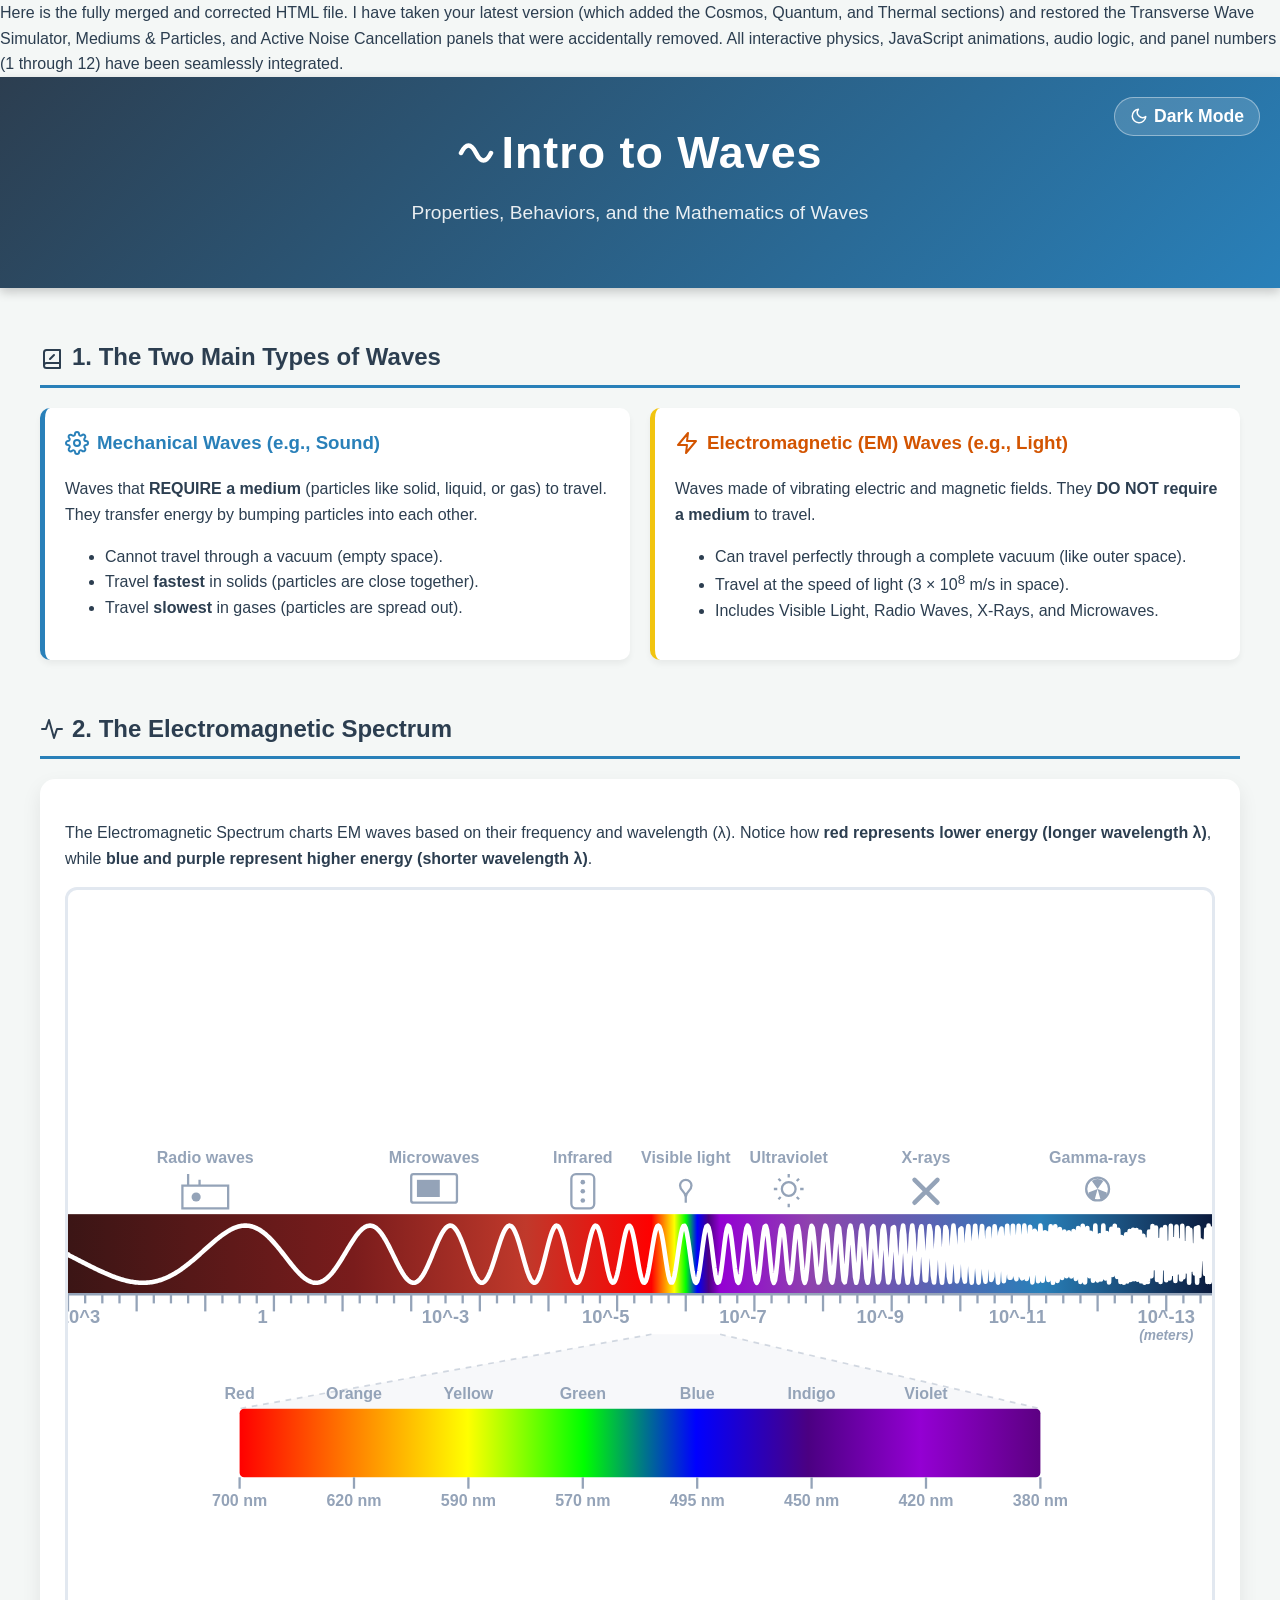
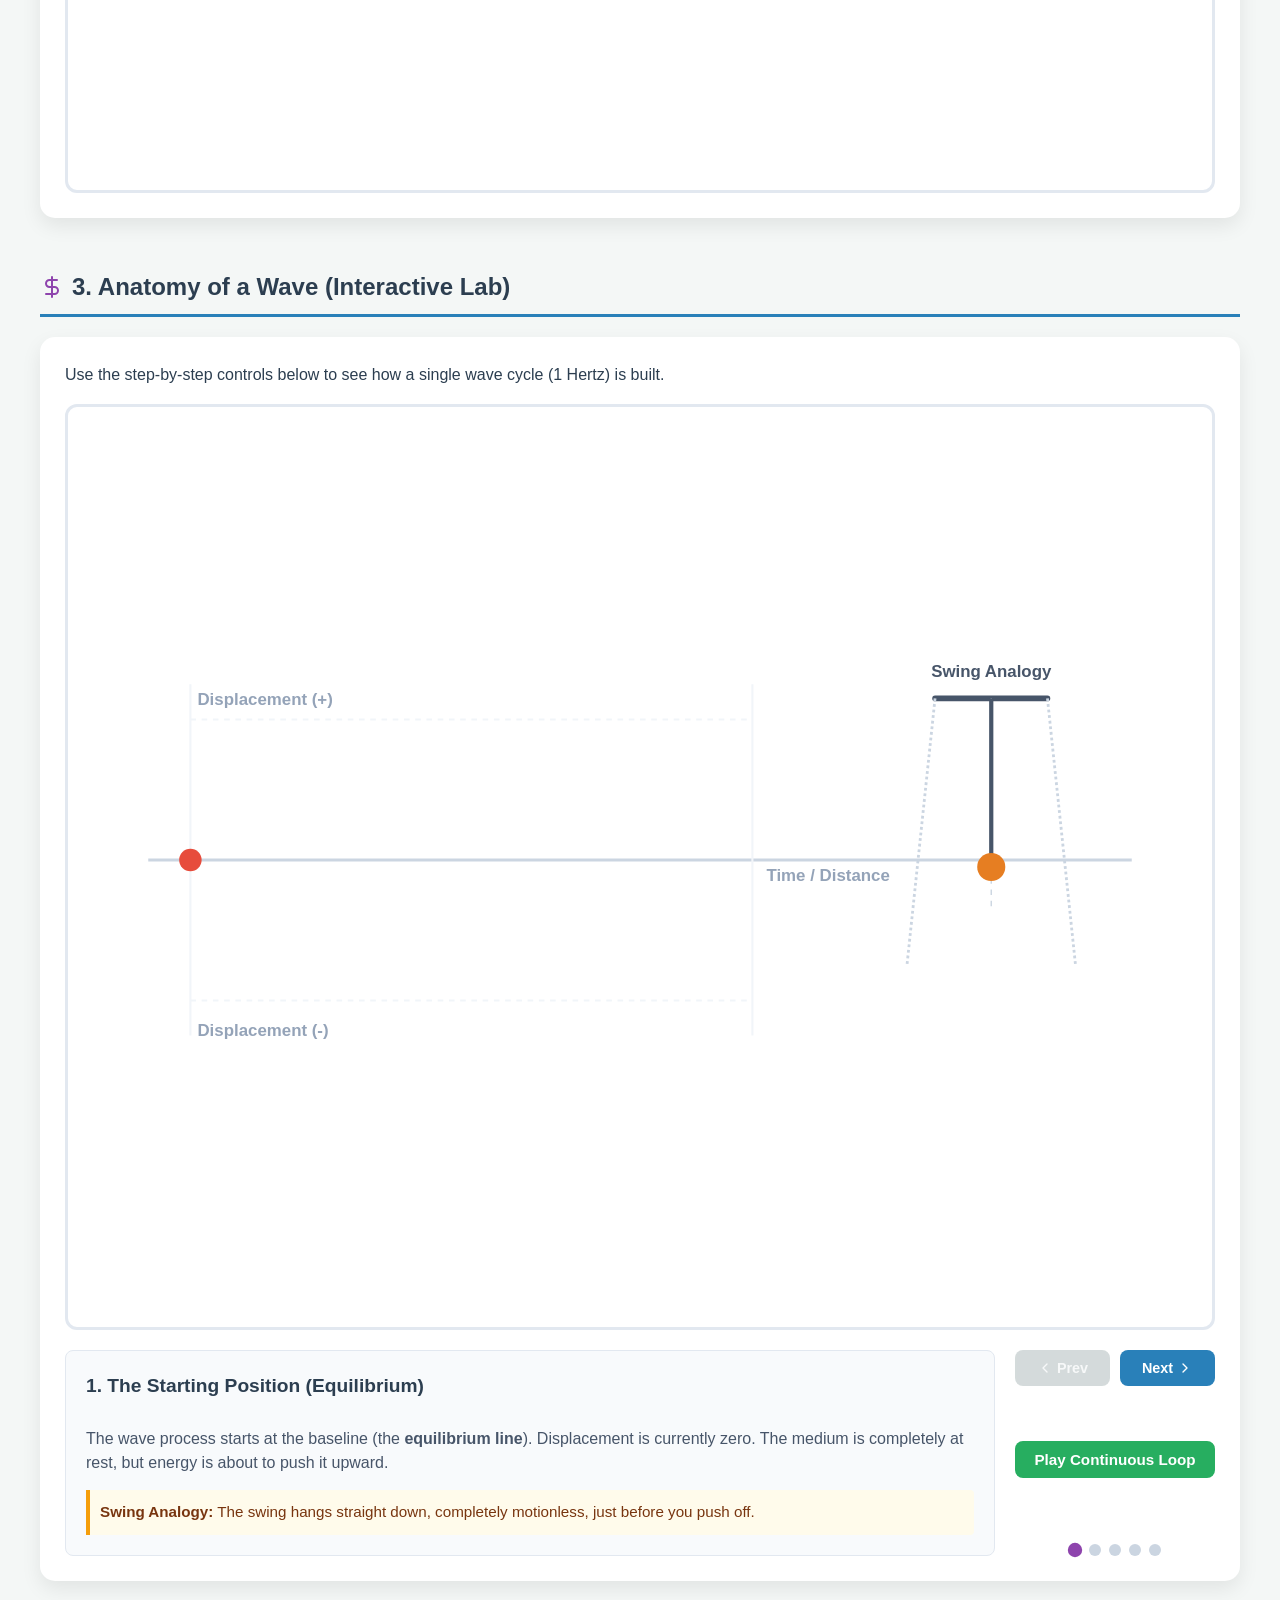
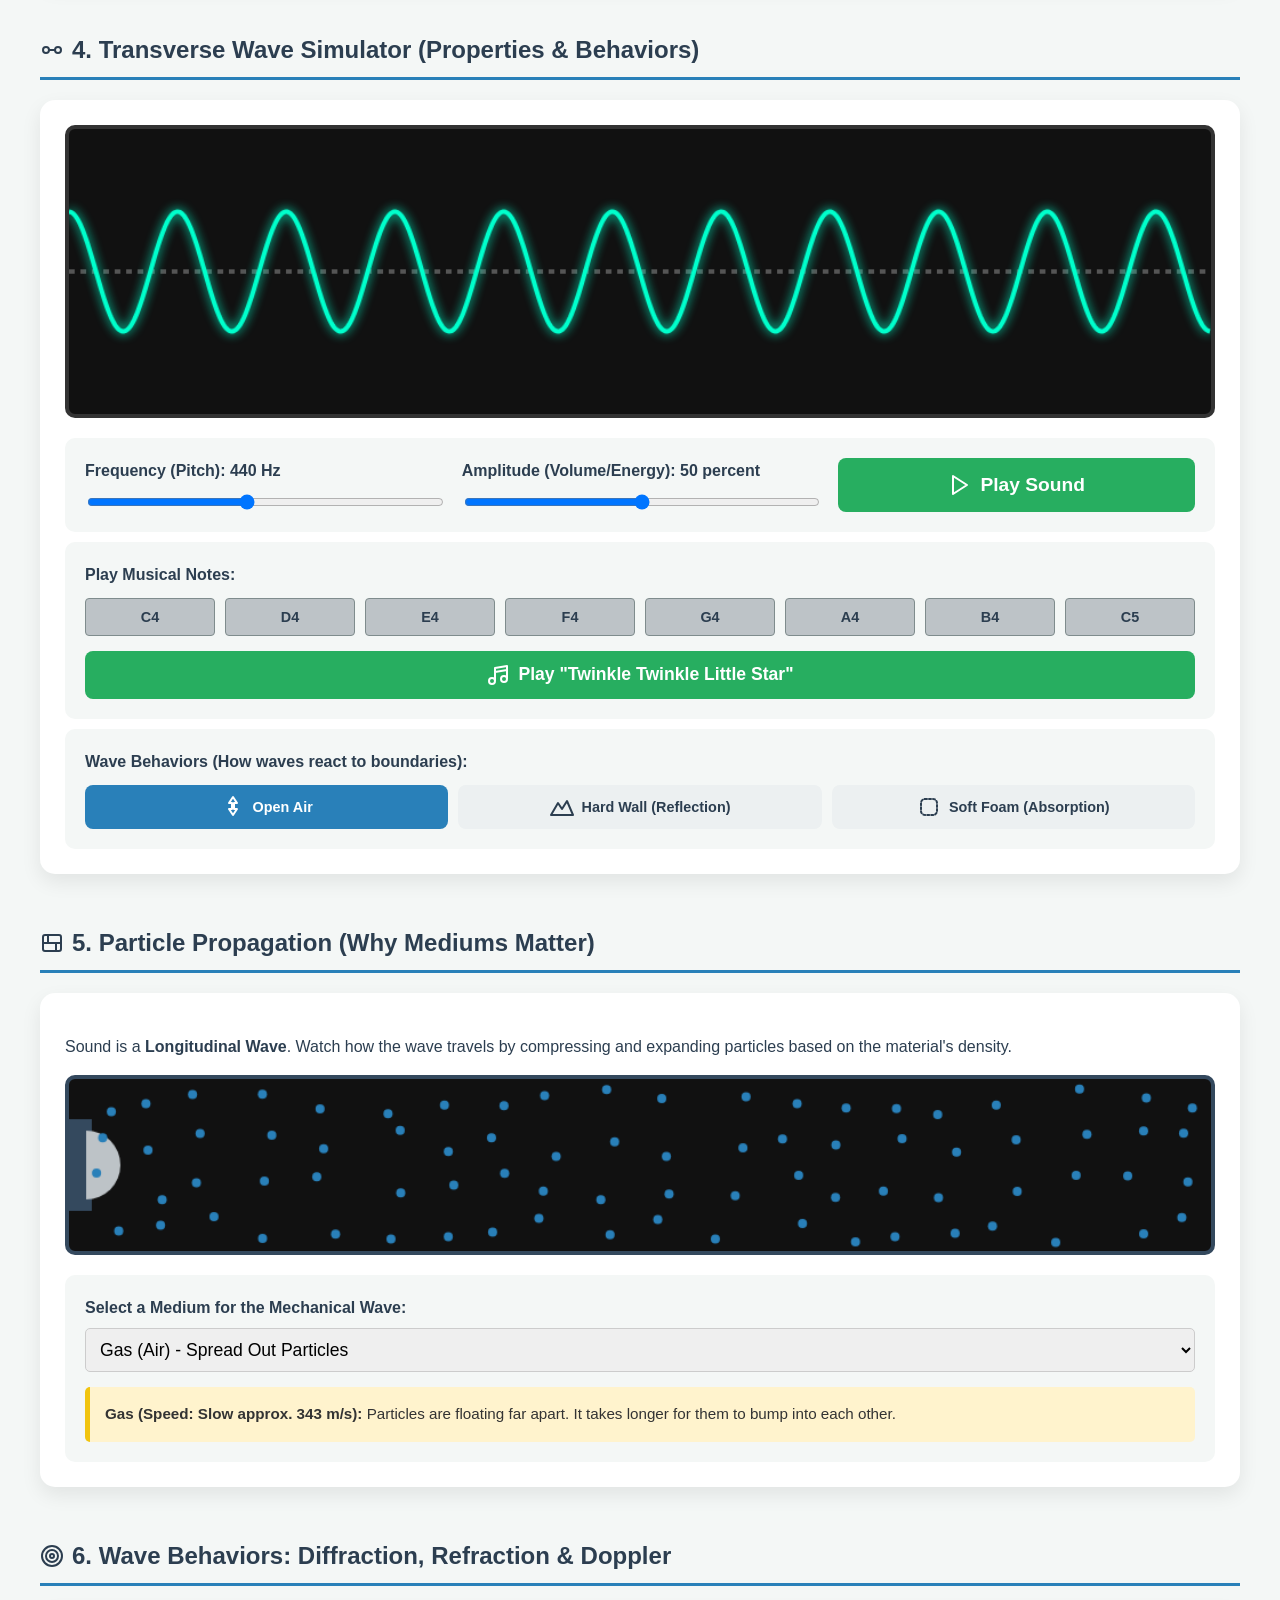
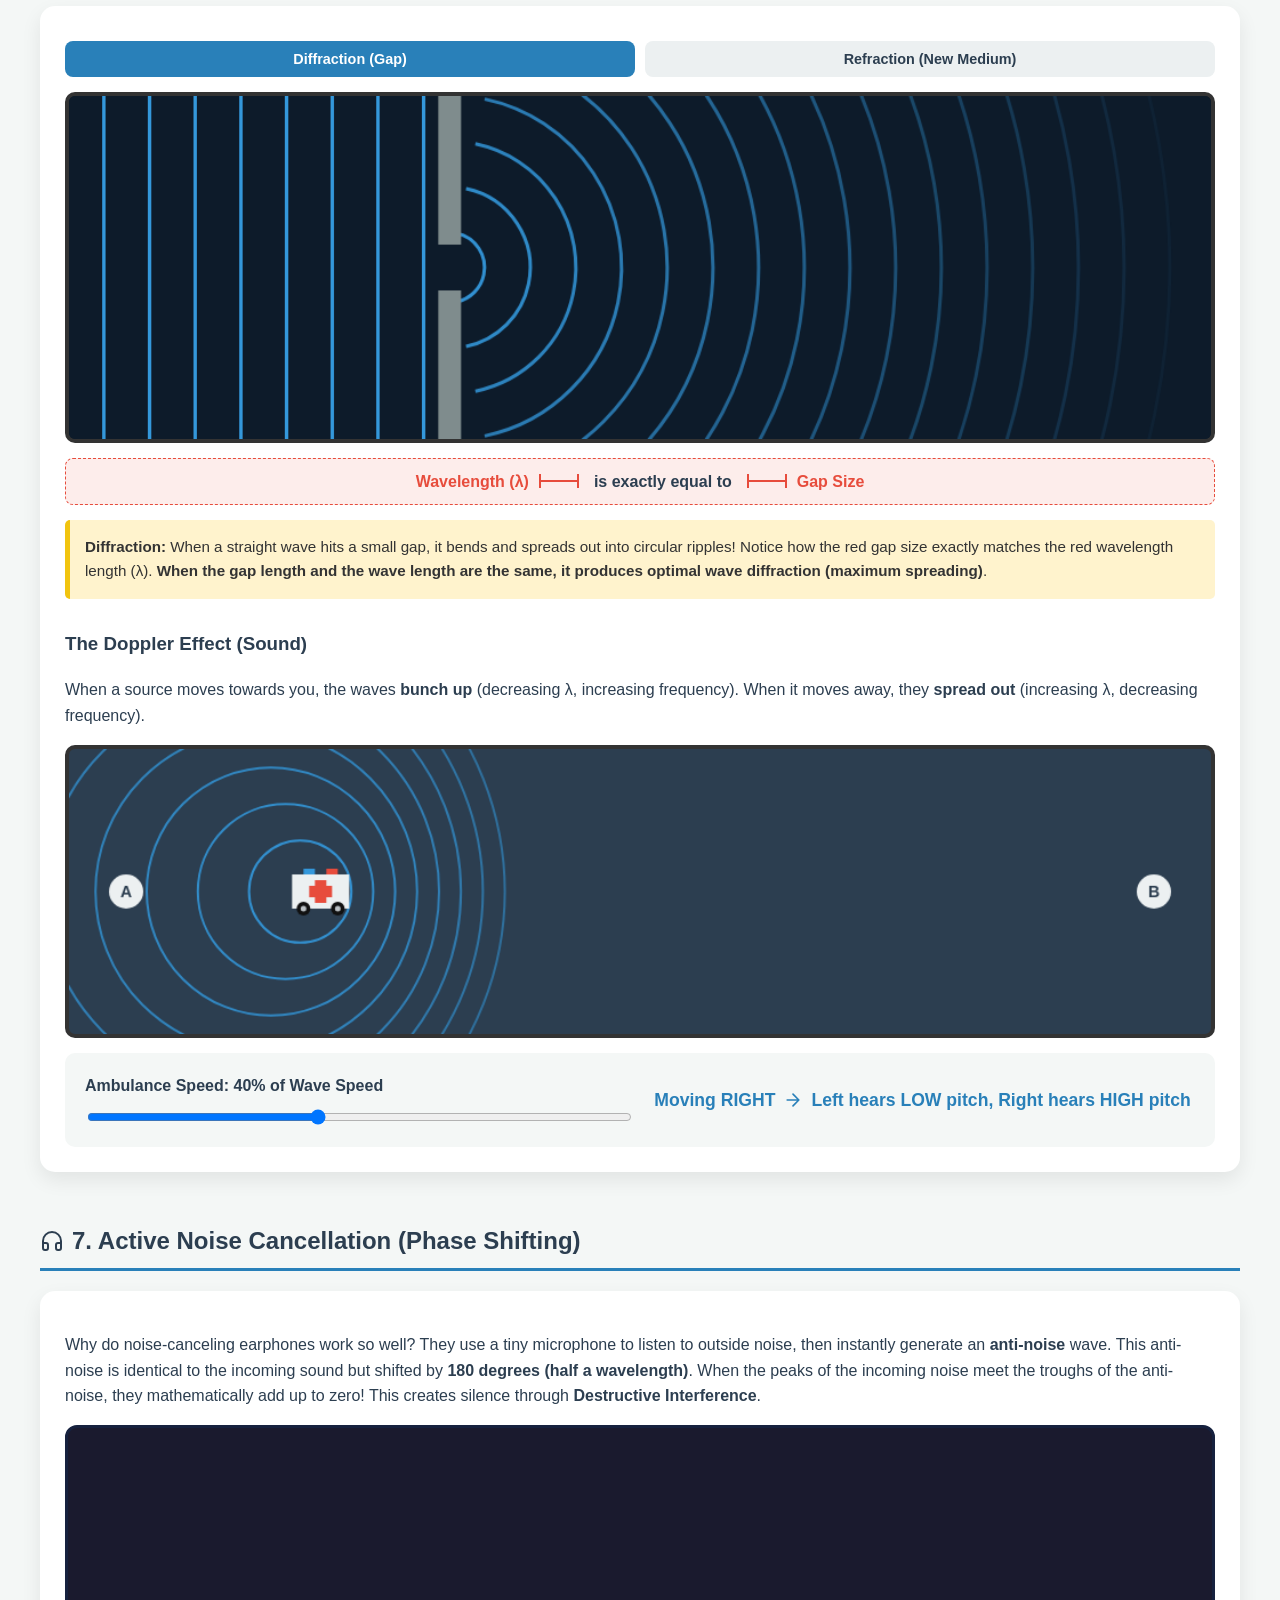
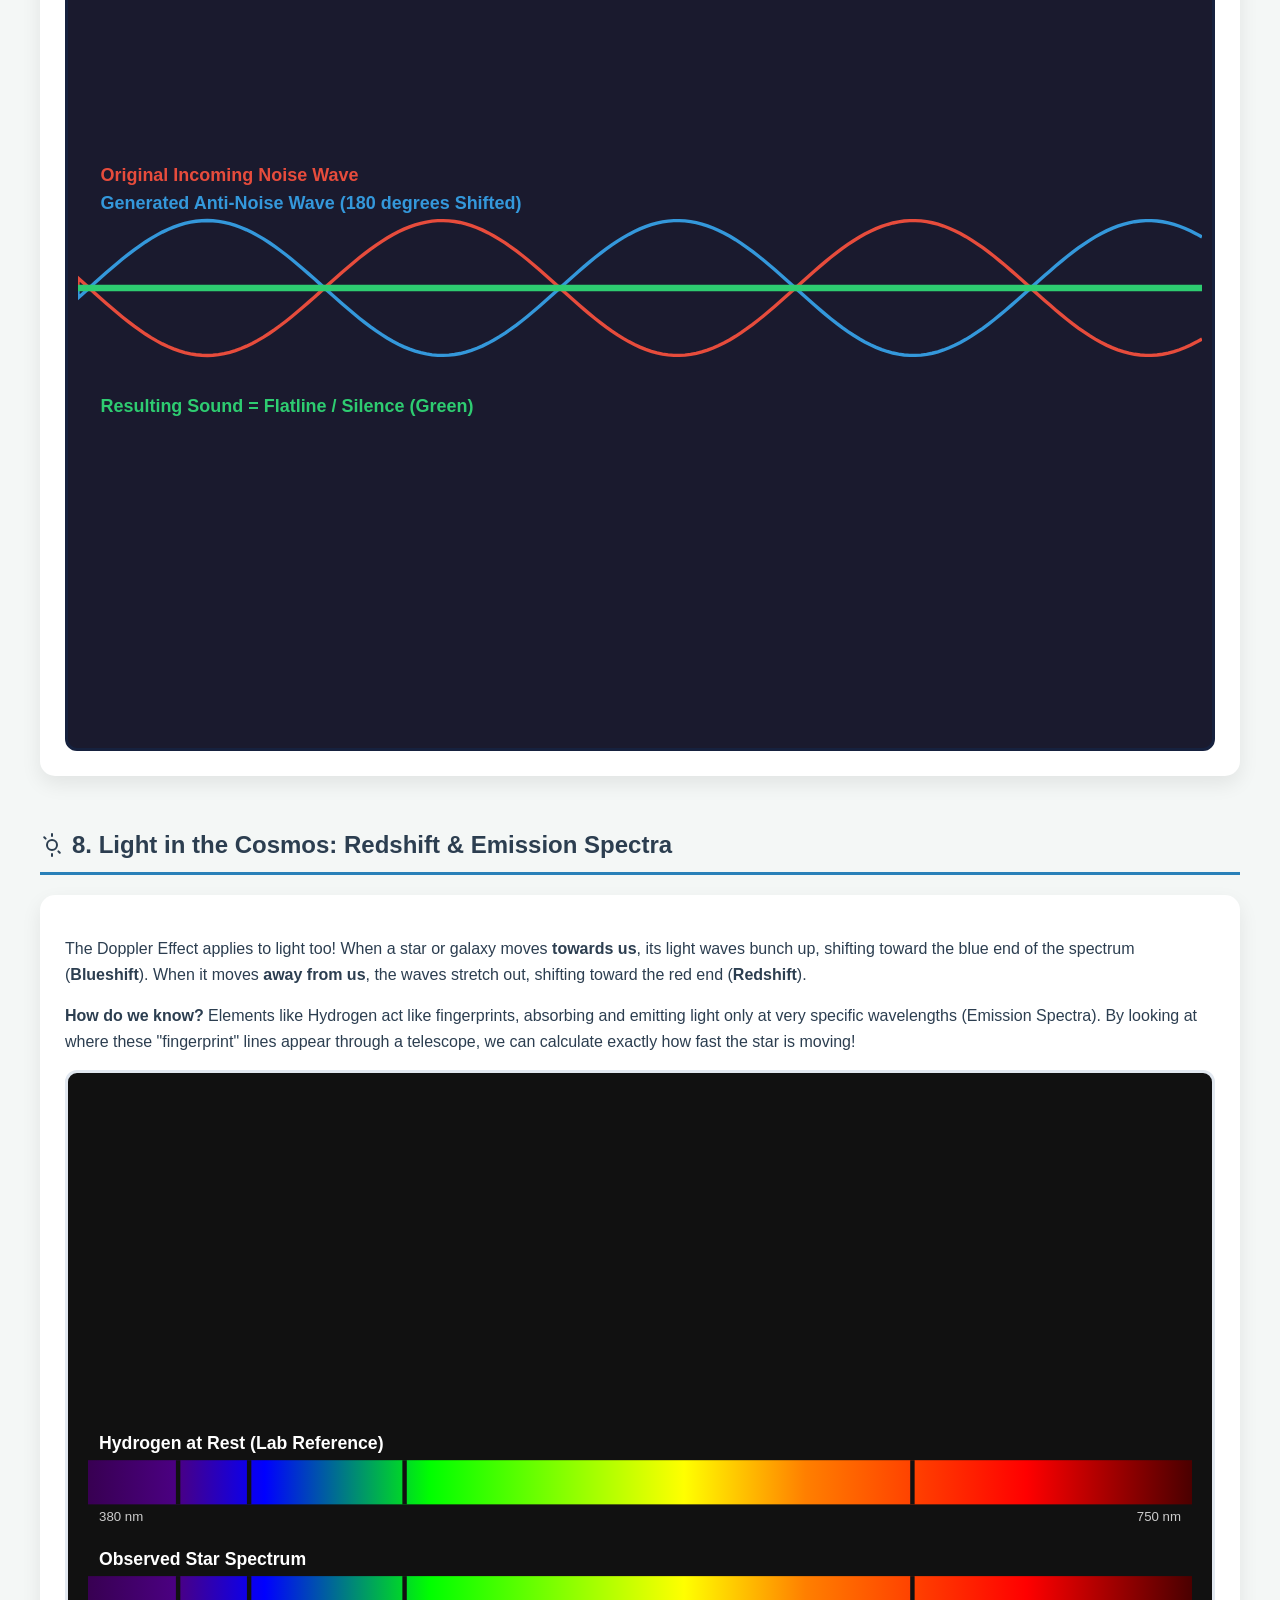
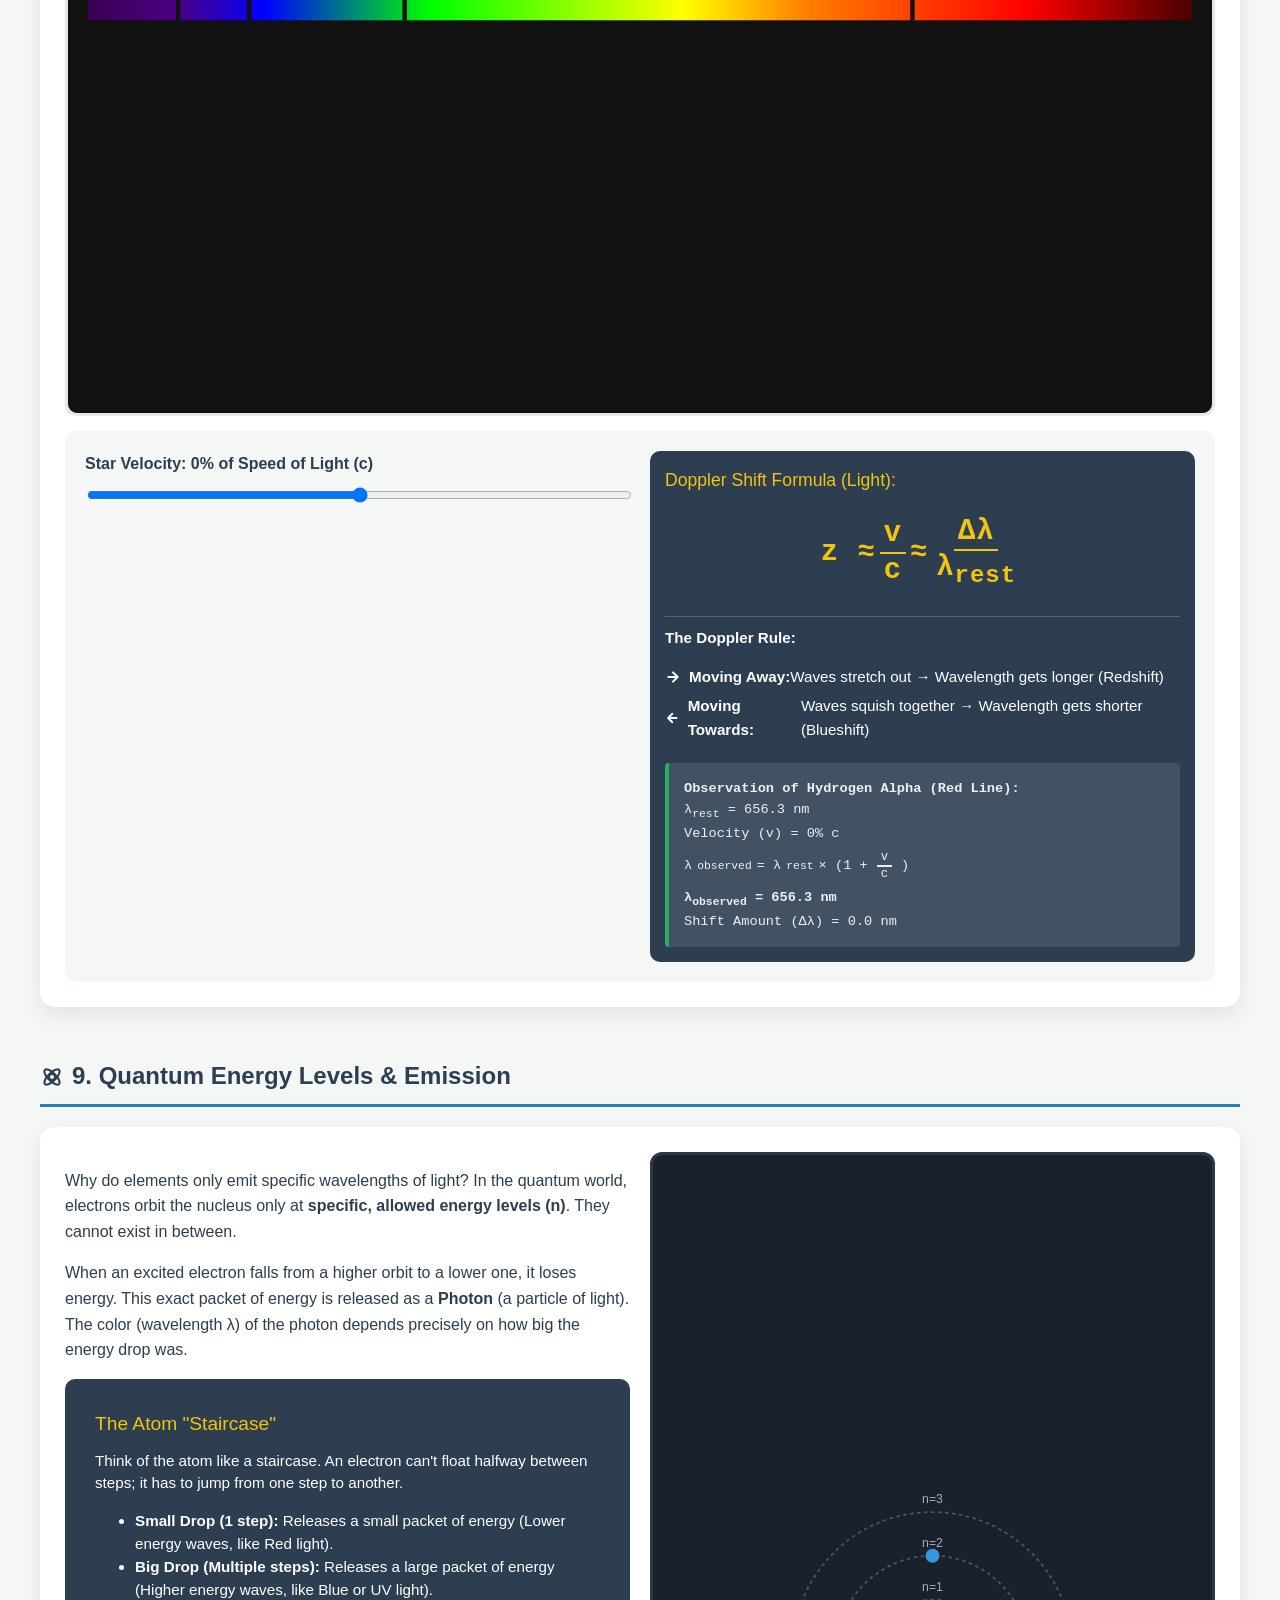
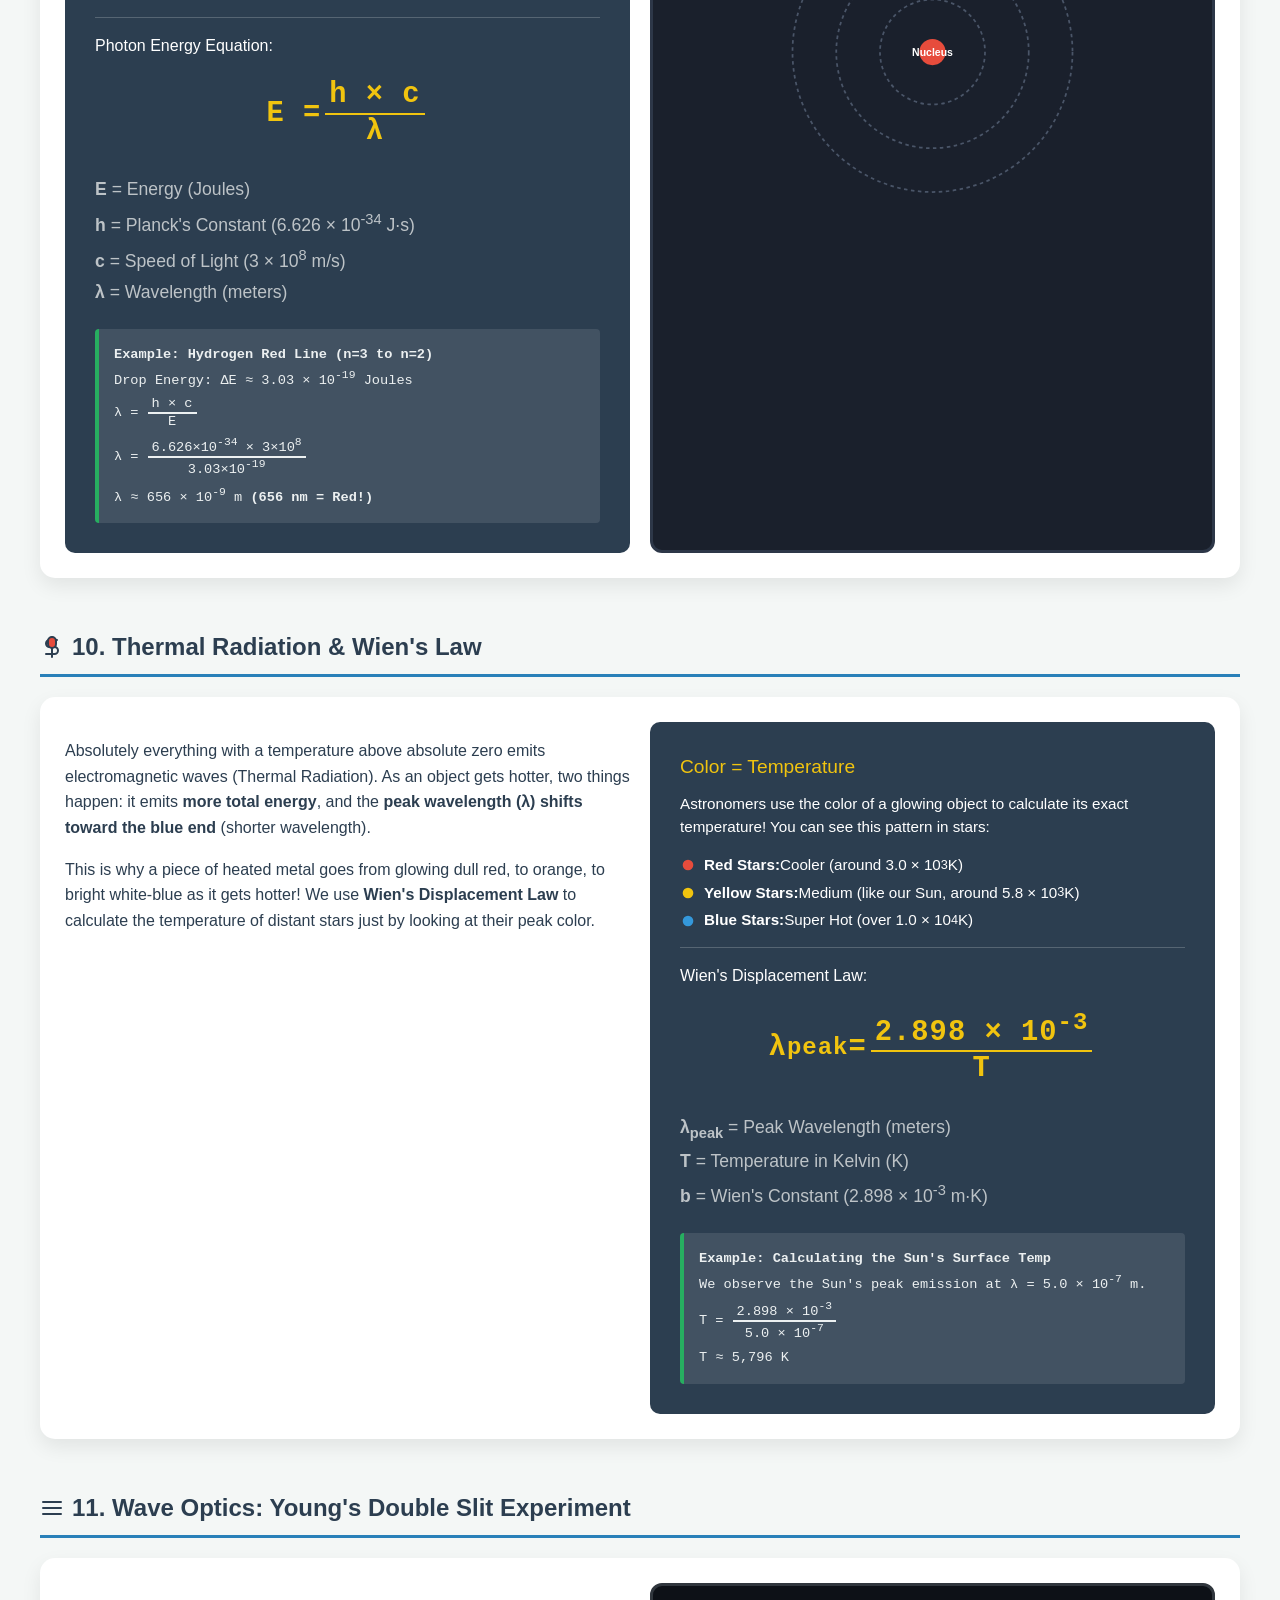
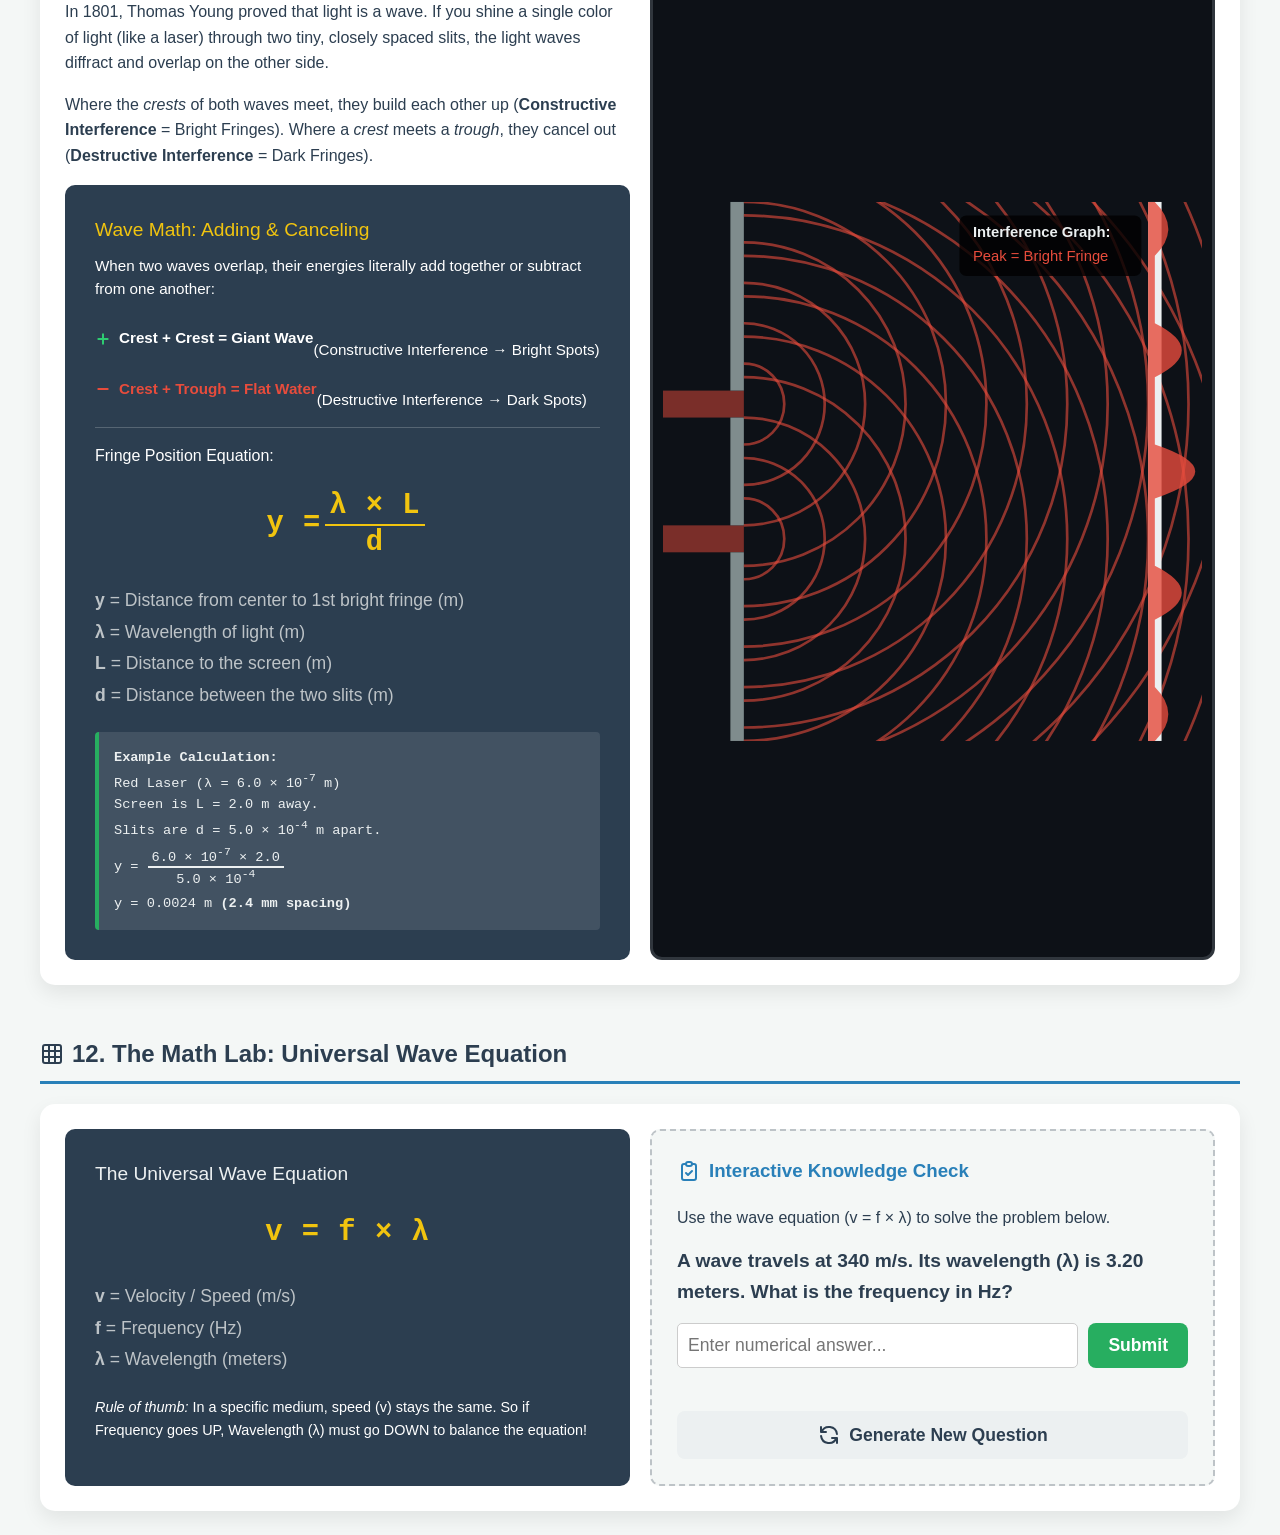
==== commit f5b80101: "..." ====
--- a/0_Quiz/media/intro to waves better.html
+++ b/0_Quiz/media/intro to waves better.html
@@ -1,3 +1,11 @@
+Here is the fully merged and corrected HTML file. I have taken your latest
+version (which added the Cosmos, Quantum, and Thermal sections) and restored the
+Transverse Wave Simulator, Mediums & Particles, and Active Noise Cancellation
+panels that were accidentally removed.
+
+All interactive physics, JavaScript animations, audio logic, and panel numbers
+(1 through 12) have been seamlessly integrated.
+
 <!DOCTYPE html>
 <html lang="en">
 <head>
@@ -594,10 +602,102 @@
         </div>
     </div>
 
-    <!-- PANEL 4: RIPPLE TANK & DOPPLER (COMBINED WAVE BEHAVIORS) -->
+    <!-- PANEL 4: TRANSVERSE WAVE SIMULATOR (RESTORED) -->
+    <h2>
+        <svg class="icon" viewBox="0 0 24 24"><circle cx="6" cy="12" r="3"/><circle cx="18" cy="12" r="3"/><path d="M9 12h6"/></svg>
+        4. Transverse Wave Simulator (Properties & Behaviors)
+    </h2>
+    <div class="panel">
+        <div class="canvas-container">
+            <canvas id="waveCanvas" width="1000" height="250"></canvas>
+        </div>
+
+        <div class="controls">
+            <div>
+                <label>Frequency (Pitch): <span id="freqLabel">440</span> Hz</label>
+                <input type="range" id="freqSlider" min="150" max="800" value="440">
+            </div>
+            <div>
+                <label>Amplitude (Volume/Energy): <span id="ampLabel">50</span> percent</label>
+                <input type="range" id="ampSlider" min="0" max="100" value="50">
+            </div>
+            <div>
+                <button id="playBtn" class="play-btn" onclick="toggleSound()">
+                    <svg class="icon play-icon" viewBox="0 0 24 24"><path d="M5 3l14 9-14 9V3z"/></svg>
+                    <span id="playBtnText">Play Sound</span>
+                </button>
+            </div>
+        </div>
+        
+        <div class="controls" style="margin-top: 10px;">
+            <div class="span-col">
+                <label>Play Musical Notes:</label>
+                <div class="toggle-group music-group">
+                    <button onclick="playMusicNote(261.63)">C4</button>
+                    <button onclick="playMusicNote(293.66)">D4</button>
+                    <button onclick="playMusicNote(329.63)">E4</button>
+                    <button onclick="playMusicNote(349.23)">F4</button>
+                    <button onclick="playMusicNote(392.00)">G4</button>
+                    <button onclick="playMusicNote(440.00)">A4</button>
+                    <button onclick="playMusicNote(493.88)">B4</button>
+                    <button onclick="playMusicNote(523.25)">C5</button>
+                </div>
+                <button id="btnTwinkle" class="action-btn" onclick="playTwinkle()" style="width: 100%; margin-top: 15px;">
+                    <svg class="icon" viewBox="0 0 24 24"><path d="M9 18V5l12-2v13M9 9l12-2M9 18a3 3 0 1 1-6 0 3 3 0 0 1 6 0zM21 16a3 3 0 1 1-6 0 3 3 0 0 1 6 0z"/></svg>
+                    Play "Twinkle Twinkle Little Star"
+                </button>
+            </div>
+        </div>
+
+        <div class="controls" style="margin-top: 10px;">
+            <div class="span-col">
+                <label>Wave Behaviors (How waves react to boundaries):</label>
+                <div class="toggle-group">
+                    <button id="btnNormal" class="active" onclick="setBehavior('normal')">
+                        <svg class="icon" viewBox="0 0 24 24"><path d="M12 2L8 8h3v6H8l4 6 4-6h-3V8h3L12 2z"/></svg>
+                        Open Air
+                    </button>
+                    <button id="btnReverb" onclick="setBehavior('reverb')">
+                        <svg class="icon" viewBox="0 0 24 24"><path d="M1 20l7-12 4 6 5-8 6 14H1z"/></svg>
+                        Hard Wall (Reflection)
+                    </button>
+                    <button id="btnAbsorb" onclick="setBehavior('absorb')">
+                        <svg class="icon" viewBox="0 0 24 24"><rect x="4" y="4" width="16" height="16" rx="4" stroke-dasharray="2 2"/></svg>
+                        Soft Foam (Absorption)
+                    </button>
+                </div>
+            </div>
+        </div>
+    </div>
+
+    <!-- PANEL 5: MEDIUMS & PARTICLES (RESTORED) -->
+    <h2>
+        <svg class="icon" viewBox="0 0 24 24"><rect x="3" y="4" width="18" height="16" rx="2" /><path d="M3 12h18M8 4v8M16 12v8"/></svg>
+        5. Particle Propagation (Why Mediums Matter)
+    </h2>
+    <div class="panel">
+        <p>Sound is a <b>Longitudinal Wave</b>. Watch how the wave travels by compressing and expanding particles based on the material's density.</p>
+        <div class="canvas-container" style="border-color: #34495e;">
+            <canvas id="particleCanvas" width="1000" height="150"></canvas>
+        </div>
+        <div class="controls">
+            <div class="span-col">
+                <label>Select a Medium for the Mechanical Wave:</label>
+                <select id="mediumSelect" onchange="changeMedium()">
+                    <option value="solid">Solid (Steel) - Tightly Packed Particles</option>
+                    <option value="liquid">Liquid (Water) - Looser Particles</option>
+                    <option value="gas" selected>Gas (Air) - Spread Out Particles</option>
+                    <option value="vacuum">Vacuum (Space) - NO Particles</option>
+                </select>
+                <div class="note" id="mediumNote"></div>
+            </div>
+        </div>
+    </div>
+
+    <!-- PANEL 6: RIPPLE TANK & DOPPLER (COMBINED WAVE BEHAVIORS) -->
     <h2>
         <svg class="icon" viewBox="0 0 24 24"><circle cx="12" cy="12" r="10"/><circle cx="12" cy="12" r="6"/><circle cx="12" cy="12" r="2"/></svg>
-        4. Wave Behaviors: Diffraction, Refraction & Doppler
+        6. Wave Behaviors: Diffraction, Refraction & Doppler
     </h2>
     <div class="panel">
         <div class="toggle-group" style="margin-bottom: 15px;">
@@ -641,10 +741,36 @@
         </div>
     </div>
 
-    <!-- PANEL 5: LIGHT IN THE COSMOS - REDSHIFT & EMISSION SPECTRA -->
+    <!-- PANEL 7: ACTIVE NOISE CANCELLATION (RESTORED) -->
+    <h2>
+        <svg class="icon" viewBox="0 0 24 24"><path d="M3 18v-6a9 9 0 0 1 18 0v6"/><path d="M21 19a2 2 0 0 1-2 2h-1a2 2 0 0 1-2-2v-3a2 2 0 0 1 2-2h3zM3 19a2 2 0 0 0 2 2h1a2 2 0 0 0 2-2v-3a2 2 0 0 0-2-2H3z"/></svg>
+        7. Active Noise Cancellation (Phase Shifting)
+    </h2>
+    <div class="panel">
+        <p>Why do noise-canceling earphones work so well? They use a tiny microphone to listen to outside noise, then instantly generate an <b>anti-noise</b> wave. This anti-noise is identical to the incoming sound but shifted by <b>180 degrees (half a wavelength)</b>. When the peaks of the incoming noise meet the troughs of the anti-noise, they mathematically add up to zero! This creates silence through <b>Destructive Interference</b>.</p>
+        
+        <div class="interactive-svg-container" style="background-color: #1a1a2e; border-color: #16213e;">
+            <svg id="ancSvg" class="svg-content-md" viewBox="0 0 1000 250" width="100%" height="100%" style="display: block;">
+                <!-- Grid line -->
+                <line x1="0" y1="125" x2="1000" y2="125" stroke="#4a5568" stroke-width="2" stroke-dasharray="5,5" />
+                
+                <!-- The 3 animated waves -->
+                <path id="ancNoisePath" fill="none" stroke="#e74c3c" stroke-width="3" />
+                <path id="ancAntiPath" fill="none" stroke="#3498db" stroke-width="3" />
+                <path id="ancResultPath" fill="none" stroke="#2ecc71" stroke-width="6" />
+
+                <!-- Text labels -->
+                <text x="20" y="30" fill="#e74c3c" font-family="sans-serif" font-size="16" font-weight="bold">Original Incoming Noise Wave</text>
+                <text x="20" y="55" fill="#3498db" font-family="sans-serif" font-size="16" font-weight="bold">Generated Anti-Noise Wave (180 degrees Shifted)</text>
+                <text x="20" y="235" fill="#2ecc71" font-family="sans-serif" font-size="16" font-weight="bold">Resulting Sound = Flatline / Silence (Green)</text>
+            </svg>
+        </div>
+    </div>
+
+    <!-- PANEL 8: LIGHT IN THE COSMOS - REDSHIFT & EMISSION SPECTRA -->
     <h2>
         <svg class="icon" viewBox="0 0 24 24"><circle cx="12" cy="12" r="5"/><line x1="12" y1="1" x2="12" y2="3"/><line x1="12" y1="21" x2="12" y2="23"/><line x1="4.22" y1="4.22" x2="5.64" y2="5.64"/><line x1="18.36" y1="18.36" x2="19.78" y2="19.78"/></svg>
-        5. Light in the Cosmos: Redshift & Emission Spectra
+        8. Light in the Cosmos: Redshift & Emission Spectra
     </h2>
     <div class="panel">
         <p>The Doppler Effect applies to light too! When a star or galaxy moves <b>towards us</b>, its light waves bunch up, shifting toward the blue end of the spectrum (<b>Blueshift</b>). When it moves <b>away from us</b>, the waves stretch out, shifting toward the red end (<b>Redshift</b>).</p>
@@ -719,10 +845,10 @@
         </div>
     </div>
 
-    <!-- PANEL 6: QUANTUM ENERGY LEVELS -->
+    <!-- PANEL 9: QUANTUM ENERGY LEVELS -->
     <h2>
         <svg class="icon" viewBox="0 0 24 24"><circle cx="12" cy="12" r="3"/><ellipse cx="12" cy="12" rx="10" ry="4" transform="rotate(45 12 12)"/><ellipse cx="12" cy="12" rx="10" ry="4" transform="rotate(-45 12 12)"/></svg>
-        6. Quantum Energy Levels & Emission
+        9. Quantum Energy Levels & Emission
     </h2>
     <div class="panel grid-2">
         <div>
@@ -803,10 +929,10 @@
         </div>
     </div>
 
-    <!-- PANEL 7: THERMAL RADIATION & TEMPERATURE -->
+    <!-- PANEL 10: THERMAL RADIATION & TEMPERATURE -->
     <h2>
         <svg class="icon" viewBox="0 0 24 24"><path d="M12 2v20M17 5H9.5a3.5 3.5 0 0 0 0 7h5a3.5 3.5 0 0 1 0 7H6"/><path d="M12 2A4 4 0 0 1 16 6v3a4 4 0 0 1-8 0V6a4 4 0 0 1 4-4z" fill="#e74c3c"/></svg>
-        7. Thermal Radiation & Wien's Law
+        10. Thermal Radiation & Wien's Law
     </h2>
     <div class="panel grid-2">
         <div>
@@ -851,10 +977,10 @@
         </div>
     </div>
 
-    <!-- PANEL 8: WAVE OPTICS & YOUNG'S DOUBLE SLIT -->
+    <!-- PANEL 11: WAVE OPTICS & YOUNG'S DOUBLE SLIT -->
     <h2>
         <svg class="icon" viewBox="0 0 24 24"><path d="M3 12h18M3 6h18M3 18h18"/></svg>
-        8. Wave Optics: Young's Double Slit Experiment
+        11. Wave Optics: Young's Double Slit Experiment
     </h2>
     <div class="panel grid-2">
         <div>
@@ -963,10 +1089,10 @@
         </div>
     </div>
 
-    <!-- PANEL 9: THE MATH LAB -->
+    <!-- PANEL 12: THE MATH LAB -->
     <h2>
         <svg class="icon" viewBox="0 0 24 24"><rect x="3" y="3" width="18" height="18" rx="2" ry="2"/><line x1="9" y1="3" x2="9" y2="21"/><line x1="15" y1="3" x2="15" y2="21"/><line x1="3" y1="9" x2="21" y2="9"/><line x1="3" y1="15" x2="21" y2="15"/></svg>
-        9. The Math Lab: Universal Wave Equation
+        12. The Math Lab: Universal Wave Equation
     </h2>
     <div class="panel grid-2">
         <div class="math-box">
@@ -1070,14 +1196,20 @@
         // Draw rest lines
         for(let i=0; i<4; i++) {
             let xPos = wlToX(hRest[i]);
-            document.getElementById(`rL${i+1}`).setAttribute('x1', xPos);
-            document.getElementById(`rL${i+1}`).setAttribute('x2', xPos);
+            let lineEl = document.getElementById(`rL${i+1}`);
+            if(lineEl) {
+                lineEl.setAttribute('x1', xPos);
+                lineEl.setAttribute('x2', xPos);
+            }
         }
         updateRedshift();
     }
 
     function updateRedshift() {
-        let v_c = parseFloat(document.getElementById('starVelSlider').value) / 100;
+        let starVelSlider = document.getElementById('starVelSlider');
+        if(!starVelSlider) return;
+
+        let v_c = parseFloat(starVelSlider.value) / 100;
         document.getElementById('starVelLabel').innerText = (v_c * 100).toFixed(0);
         
         // Doppler approximation z ≈ v/c.  obs = rest * (1 + v/c)
@@ -1099,18 +1231,21 @@
         for(let i=0; i<4; i++) {
             let obsWl = hRest[i] * (1 + z);
             let xPos = wlToX(obsWl);
-            
-            // hide line if it shifts out of visual bounds
-            if(xPos < 0 || xPos > 1000) {
-                document.getElementById(`oL${i+1}`).style.display = 'none';
-            } else {
-                document.getElementById(`oL${i+1}`).style.display = 'block';
-                document.getElementById(`oL${i+1}`).setAttribute('x1', xPos);
-                document.getElementById(`oL${i+1}`).setAttribute('x2', xPos);
+            let oLine = document.getElementById(`oL${i+1}`);
+            
+            if(oLine) {
+                // hide line if it shifts out of visual bounds
+                if(xPos < 0 || xPos > 1000) {
+                    oLine.style.display = 'none';
+                } else {
+                    oLine.style.display = 'block';
+                    oLine.setAttribute('x1', xPos);
+                    oLine.setAttribute('x2', xPos);
+                }
             }
         }
 
-        // Update Math Box (Simplified Explanations but preserving equations & scientific reasoning)
+        // Update Math Box
         let calcBox = document.getElementById('dopplerCalcBox');
         let exampleRest = hRest[3]; // Red line
         let exampleObs = exampleRest * (1 + z);
@@ -1130,44 +1265,254 @@
             </span>
         `;
     }
-    document.getElementById('starVelSlider').addEventListener('input', updateRedshift);
+    
+    const starVelSlider = document.getElementById('starVelSlider');
+    if(starVelSlider) starVelSlider.addEventListener('input', updateRedshift);
 
     // ==========================================
     // AUDIO & SIMULATION LOGIC
     // ==========================================
-    let time = 0;
-    let rippleMode = 'diffraction';
-
+    let audioCtx = null, oscillator = null, masterGain = null, lowPassFilter = null, delayNode = null, delayGain = null;
+    let isPlaying = false, time = 0;
+    let currentBehavior = 'normal', currentMedium = 'gas', rippleMode = 'diffraction';
+    let particles = [];
+
+    // Transverse Wave Setup
+    const freqSlider = document.getElementById('freqSlider');
+    const ampSlider = document.getElementById('ampSlider');
+    const playBtn = document.getElementById('playBtn');
+    const playBtnText = document.getElementById('playBtnText');
+    const waveCanvas = document.getElementById('waveCanvas');
+    const waveCtx = waveCanvas ? waveCanvas.getContext('2d') : null;
+
+    // Particles Setup
+    const particleCanvas = document.getElementById('particleCanvas');
+    const partCtx = particleCanvas ? particleCanvas.getContext('2d') : null;
+
+    // Ripple & Doppler Setup
     const rippleCanvas = document.getElementById('rippleCanvas');
-    const ripCtx = rippleCanvas.getContext('2d');
-    
-    // Doppler variables
+    const ripCtx = rippleCanvas ? rippleCanvas.getContext('2d') : null;
     const dopplerCanvas = document.getElementById('dopplerCanvas');
-    const dopCtx = dopplerCanvas.getContext('2d');
+    const dopCtx = dopplerCanvas ? dopplerCanvas.getContext('2d') : null;
     const dopSpeedSlider = document.getElementById('dopplerSpeedSlider');
     let dopplerTime = 0;
     let dopplerPulses = [];
     let lastDopplerPulse = 0;
 
-    dopSpeedSlider.addEventListener('input', function() {
+    // --- Audio System ---
+    function initAudio() {
+        if (audioCtx) return;
+        audioCtx = new (window.AudioContext || window.webkitAudioContext)();
+        masterGain = audioCtx.createGain();
+        lowPassFilter = audioCtx.createBiquadFilter();
+        lowPassFilter.type = 'lowpass';
+        delayNode = audioCtx.createDelay();
+        delayNode.delayTime.value = 0.2; 
+        delayGain = audioCtx.createGain();
+        delayGain.gain.value = 0;
+        
+        lowPassFilter.connect(masterGain);
+        masterGain.connect(audioCtx.destination);
+        lowPassFilter.connect(delayNode);
+        delayNode.connect(delayGain);
+        delayGain.connect(audioCtx.destination);
+    }
+
+    function toggleSound() {
+        if (!audioCtx) initAudio();
+        
+        const playIconSVG = `<path d="M5 3l14 9-14 9V3z"/>`;
+        const stopIconSVG = `<rect x="6" y="6" width="12" height="12"/>`;
+        const iconElement = playBtn.querySelector('.icon');
+
+        if (isPlaying) {
+            oscillator.stop();
+            oscillator.disconnect();
+            isPlaying = false;
+            playBtnText.innerText = "Play Sound";
+            if(iconElement) iconElement.innerHTML = playIconSVG;
+            playBtn.classList.remove('playing');
+        } else {
+            if (audioCtx.state === 'suspended') audioCtx.resume();
+            oscillator = audioCtx.createOscillator();
+            oscillator.type = 'sine';
+            oscillator.connect(lowPassFilter);
+            updateAudioParams();
+            oscillator.start();
+            isPlaying = true;
+            playBtnText.innerText = "Stop Sound";
+            if(iconElement) iconElement.innerHTML = stopIconSVG;
+            playBtn.classList.add('playing');
+        }
+    }
+
+    function updateAudioParams() {
+        if (!audioCtx || !freqSlider || !ampSlider) return;
+        let freq = parseFloat(freqSlider.value);
+        let amp = parseFloat(ampSlider.value) / 100;
+        
+        if (oscillator && isPlaying) {
+            oscillator.frequency.setTargetAtTime(freq, audioCtx.currentTime, 0.02);
+        }
+
+        if (currentMedium === 'vacuum') {
+            masterGain.gain.setTargetAtTime(0, audioCtx.currentTime, 0.1);
+        } else {
+            let targetGain = amp * 0.3; 
+            if (currentBehavior === 'absorb') {
+                targetGain *= 0.3;
+                lowPassFilter.frequency.setTargetAtTime(500, audioCtx.currentTime, 0.1);
+                delayGain.gain.setTargetAtTime(0, audioCtx.currentTime, 0.1);
+            } else if (currentBehavior === 'reverb') {
+                lowPassFilter.frequency.setTargetAtTime(20000, audioCtx.currentTime, 0.1);
+                delayGain.gain.setTargetAtTime(targetGain * 0.6, audioCtx.currentTime, 0.1);
+            } else {
+                lowPassFilter.frequency.setTargetAtTime(20000, audioCtx.currentTime, 0.1);
+                delayGain.gain.setTargetAtTime(0, audioCtx.currentTime, 0.1);
+            }
+            masterGain.gain.setTargetAtTime(targetGain, audioCtx.currentTime, 0.1);
+        }
+        
+        let freqLabel = document.getElementById('freqLabel');
+        let ampLabel = document.getElementById('ampLabel');
+        if(freqLabel) freqLabel.innerText = freq;
+        if(ampLabel) ampLabel.innerText = parseFloat(ampSlider.value);
+    }
+
+    if(freqSlider) freqSlider.addEventListener('input', updateAudioParams);
+    if(ampSlider) ampSlider.addEventListener('input', updateAudioParams);
+    if(dopSpeedSlider) dopSpeedSlider.addEventListener('input', function() {
         document.getElementById('dopplerSpeedLabel').innerText = this.value;
     });
 
+    // --- Song / Music Note Logic ---
+    function playMusicNote(freq) {
+        if(freqSlider) freqSlider.value = freq;
+        let freqLabel = document.getElementById('freqLabel');
+        if(freqLabel) freqLabel.innerText = freq;
+        updateAudioParams();
+        if (!isPlaying) {
+            toggleSound();
+        }
+    }
+
+    let songTimeout = null;
+    function playTwinkle() {
+        if (!audioCtx) initAudio();
+        const btn = document.getElementById('btnTwinkle');
+        
+        const playMusicSVG = '<svg class="icon" viewBox="0 0 24 24"><path d="M9 18V5l12-2v13M9 9l12-2M9 18a3 3 0 1 1-6 0 3 3 0 0 1 6 0zM21 16a3 3 0 1 1-6 0 3 3 0 0 1 6 0z"/></svg> Play "Twinkle Twinkle Little Star"';
+        const stopMusicSVG = '<svg class="icon" viewBox="0 0 24 24"><rect x="6" y="6" width="12" height="12"/></svg> Stop Song';
+
+        if (btn.classList.contains('playing-song')) {
+            clearTimeout(songTimeout);
+            if (isPlaying) toggleSound();
+            btn.classList.remove('playing-song');
+            btn.innerHTML = playMusicSVG;
+            return;
+        }
+
+        btn.classList.add('playing-song');
+        btn.innerHTML = stopMusicSVG;
+        
+        const melody = [
+            {f: 261.63, d: 500}, {f: 261.63, d: 500}, {f: 392.00, d: 500}, {f: 392.00, d: 500},
+            {f: 440.00, d: 500}, {f: 440.00, d: 500}, {f: 392.00, d: 1000},
+            {f: 349.23, d: 500}, {f: 349.23, d: 500}, {f: 329.63, d: 500}, {f: 329.63, d: 500},
+            {f: 293.66, d: 500}, {f: 293.66, d: 500}, {f: 261.63, d: 1000}
+        ];
+        
+        let i = 0;
+        if (!isPlaying) toggleSound();
+
+        function nextNote() {
+            if (i >= melody.length) {
+                if (isPlaying) toggleSound();
+                btn.classList.remove('playing-song');
+                btn.innerHTML = playMusicSVG;
+                return;
+            }
+            
+            if(freqSlider) freqSlider.value = melody[i].f;
+            let freqLabel = document.getElementById('freqLabel');
+            if(freqLabel) freqLabel.innerText = melody[i].f;
+            updateAudioParams();
+            
+            songTimeout = setTimeout(nextNote, melody[i].d);
+            i++;
+        }
+        nextNote();
+    }
+
+    // --- State Toggles ---
+    function setBehavior(type) {
+        currentBehavior = type;
+        document.querySelectorAll('#btnNormal, #btnReverb, #btnAbsorb').forEach(btn => btn.classList.remove('active'));
+        let btnMap = { 'normal': 'btnNormal', 'reverb': 'btnReverb', 'absorb': 'btnAbsorb' };
+        let activeBtn = document.getElementById(btnMap[type]);
+        if(activeBtn) activeBtn.classList.add('active');
+        updateAudioParams();
+    }
+
+    function changeMedium() {
+        let selectEl = document.getElementById('mediumSelect');
+        if(!selectEl) return;
+        currentMedium = selectEl.value;
+        let note = document.getElementById('mediumNote');
+        particles = []; 
+        let cols, rows, randomness;
+        
+        if(currentMedium === 'solid') {
+            cols = 40; rows = 6; randomness = 2;
+            note.innerHTML = "<b>Solid (Speed: Fast approx. 5900 m/s):</b> Particles are locked in a tight grid. Sound travels fastest here!";
+            note.className = "note";
+        } else if(currentMedium === 'liquid') {
+            cols = 30; rows = 5; randomness = 10;
+            note.innerHTML = "<b>Liquid (Speed: Medium approx. 1480 m/s):</b> Particles are close but slide around. Sound travels fairly fast.";
+            note.className = "note";
+        } else if(currentMedium === 'gas') {
+            cols = 20; rows = 4; randomness = 25;
+            note.innerHTML = "<b>Gas (Speed: Slow approx. 343 m/s):</b> Particles are floating far apart. It takes longer for them to bump into each other.";
+            note.className = "note";
+        } else if(currentMedium === 'vacuum') {
+            cols = 0; rows = 0; randomness = 0;
+            note.innerHTML = "<b>Vacuum (Speed: 0 m/s):</b> NO particles exist here. Because mechanical waves need particles to bump, sound is impossible in a vacuum!";
+            note.className = "note note-danger";
+        }
+
+        if(particleCanvas) {
+            let w = particleCanvas.width, h = particleCanvas.height;
+            for(let i=0; i<cols; i++) {
+                for(let j=0; j<rows; j++) {
+                    let baseX = (w / cols) * i + (w / cols)/2;
+                    let baseY = (h / rows) * j + (h / rows)/2;
+                    baseX += (Math.random() - 0.5) * randomness;
+                    baseY += (Math.random() - 0.5) * randomness;
+                    particles.push({ x: baseX, y: baseY, baseX: baseX, baseY: baseY });
+                }
+            }
+        }
+        updateAudioParams();
+    }
+
     function setRippleMode(mode) {
         rippleMode = mode;
-        document.getElementById('btnDiffraction').classList.remove('active');
-        document.getElementById('btnRefraction').classList.remove('active');
+        let bDiff = document.getElementById('btnDiffraction');
+        let bRef = document.getElementById('btnRefraction');
+        if(bDiff) bDiff.classList.remove('active');
+        if(bRef) bRef.classList.remove('active');
+        
         let note = document.getElementById('rippleNote');
         let legend = document.getElementById('diffractionLegend');
         
         if(mode === 'diffraction') {
-            document.getElementById('btnDiffraction').classList.add('active');
-            legend.style.display = 'flex';
-            note.innerHTML = "<b>Diffraction:</b> When a straight wave hits a small gap, it bends and spreads out into circular ripples! Notice how the red gap size exactly matches the red wavelength length (λ). <b>When the gap length and the wave length are the same, it produces optimal wave diffraction (maximum spreading)</b>.";
+            if(bDiff) bDiff.classList.add('active');
+            if(legend) legend.style.display = 'flex';
+            if(note) note.innerHTML = "<b>Diffraction:</b> When a straight wave hits a small gap, it bends and spreads out into circular ripples! Notice how the red gap size exactly matches the red wavelength length (λ). <b>When the gap length and the wave length are the same, it produces optimal wave diffraction (maximum spreading)</b>.";
         } else {
-            document.getElementById('btnRefraction').classList.add('active');
-            legend.style.display = 'none';
-            note.innerHTML = "<b>Refraction:</b> When a wave enters a denser material at an angle, it slows down. This causes the entire wave line to bend, <b>reducing the physical distance (wavelength λ) between the waves</b>.";
+            if(bRef) bRef.classList.add('active');
+            if(legend) legend.style.display = 'none';
+            if(note) note.innerHTML = "<b>Refraction:</b> When a wave enters a denser material at an angle, it slows down. This causes the entire wave line to bend, <b>reducing the physical distance (wavelength λ) between the waves</b>.";
         }
     }
 
@@ -1192,7 +1537,7 @@
             v = 340; 
             lambda = (Math.random() * 4 + 1).toFixed(2);
             currentQuizAnswer = (v / lambda).toFixed(2);
-            questionText = `A sound wave travels through air at <b>${v} m/s</b>. Its wavelength (λ) is <b>${lambda} meters</b>. What is the frequency in <b>Hz</b>?`;
+            questionText = `A wave travels at <b>${v} m/s</b>. Its wavelength (λ) is <b>${lambda} meters</b>. What is the frequency in <b>Hz</b>?`;
         } else {
             v = 340;
             f = Math.floor(Math.random() * 600) + 200;
@@ -1200,17 +1545,23 @@
             questionText = `A wave travels at <b>${v} m/s</b> with a frequency of <b>${f} Hz</b>. What is the wavelength (λ) in <b>meters</b>?`;
         }
 
-        document.getElementById('quizQuestion').innerHTML = questionText;
-        document.getElementById('quizAnswer').value = '';
-        document.getElementById('quizFeedback').innerHTML = '';
-        document.getElementById('quizFeedback').style.color = '';
+        let qEl = document.getElementById('quizQuestion');
+        let aEl = document.getElementById('quizAnswer');
+        let fEl = document.getElementById('quizFeedback');
+        
+        if(qEl) qEl.innerHTML = questionText;
+        if(aEl) aEl.value = '';
+        if(fEl) {
+            fEl.innerHTML = '';
+            fEl.style.color = '';
+        }
     }
 
     function checkAnswer() {
-        const inputStr = document.getElementById('quizAnswer').value;
-        if (!inputStr) return;
-        
-        const userAns = parseFloat(inputStr);
+        const inputEl = document.getElementById('quizAnswer');
+        if (!inputEl || !inputEl.value) return;
+        
+        const userAns = parseFloat(inputEl.value);
         const correctAns = parseFloat(currentQuizAnswer);
         const feedback = document.getElementById('quizFeedback');
 
@@ -1234,214 +1585,369 @@
         time += 0.05;
 
         // ----------------------------------------
-        // 1. RIPPLE TANK CANVAS 
+        // 1. TRANSVERSE WAVE CANVAS
         // ----------------------------------------
-        ripCtx.clearRect(0, 0, rippleCanvas.width, rippleCanvas.height);
-        
-        if (rippleMode === 'diffraction') {
-            ripCtx.fillStyle = "#0d1b2a"; 
-            ripCtx.fillRect(0, 0, rippleCanvas.width, rippleCanvas.height);
-            ripCtx.strokeStyle = "#3498db";
-            ripCtx.lineWidth = 3;
-
-            let rippleTime = time;
-            let rippleWaveSpacing = 40; 
-            let waveVel = 15; 
-            let wallX = rippleCanvas.width / 3;
-            let gapY = rippleCanvas.height / 2;
-            let gapSize = 40; 
-            
-            let visibleWaves = [];
-
-            for (let i = -5; i < 20; i++) {
-                let x = ((rippleTime * waveVel) % rippleWaveSpacing) + (i * rippleWaveSpacing);
-                if (x > 0 && x <= wallX) {
-                    visibleWaves.push(x);
+        if (waveCtx && freqSlider && ampSlider) {
+            let freq = parseFloat(freqSlider.value);
+            let ampPercent = parseFloat(ampSlider.value);
+            let waveNum = freq * 0.00015;
+            
+            waveCtx.clearRect(0, 0, waveCanvas.width, waveCanvas.height);
+            let centerY = waveCanvas.height / 2;
+            let maxVisualAmp = centerY - 20;
+            let amplitude = (ampPercent / 100) * maxVisualAmp;
+
+            waveCtx.beginPath();
+            waveCtx.moveTo(0, centerY); waveCtx.lineTo(waveCanvas.width, centerY);
+            waveCtx.strokeStyle = "#555"; waveCtx.setLineDash([5, 5]); waveCtx.stroke();
+            waveCtx.setLineDash([]);
+
+            if (currentBehavior === 'reverb') {
+                waveCtx.fillStyle = "#7f8c8d";
+                waveCtx.fillRect(waveCanvas.width - 40, 0, 40, waveCanvas.height);
+            } else if (currentBehavior === 'absorb') {
+                waveCtx.fillStyle = "#f1c40f";
+                waveCtx.globalAlpha = 0.3;
+                waveCtx.fillRect(waveCanvas.width / 2, 0, waveCanvas.width / 2, waveCanvas.height);
+                waveCtx.globalAlpha = 1.0;
+                waveCtx.fillStyle = "#f39c12";
+                waveCtx.font = "16px sans-serif";
+                waveCtx.fillText("Soft Foam", waveCanvas.width/2 + 20, 30);
+            }
+
+            waveCtx.beginPath();
+            waveCtx.lineWidth = 4;
+            waveCtx.strokeStyle = "#00ffcc";
+            waveCtx.shadowBlur = 10;
+            waveCtx.shadowColor = "#00ffcc";
+
+            for (let x = 0; x < waveCanvas.width; x++) {
+                let actualAmp = amplitude;
+                if (currentBehavior === 'absorb' && x > waveCanvas.width / 2) {
+                    let depth = x - (waveCanvas.width / 2);
+                    actualAmp = amplitude * Math.exp(-depth * 0.01); 
+                }
+                let y = centerY - actualAmp * Math.sin((x * waveNum) - time);
+                if (currentBehavior === 'reverb' && x > waveCanvas.width - 40) break;
+                if (x === 0) waveCtx.moveTo(x, y);
+                else waveCtx.lineTo(x, y);
+            }
+            waveCtx.stroke();
+
+            if (currentBehavior === 'reverb') {
+                waveCtx.beginPath();
+                waveCtx.strokeStyle = "#e74c3c"; 
+                waveCtx.shadowColor = "#e74c3c";
+                for (let x = waveCanvas.width - 40; x >= 0; x--) {
+                    let y = centerY - (amplitude * 0.6) * Math.sin((x * waveNum) + time);
+                    if (x === waveCanvas.width - 40) waveCtx.moveTo(x, y);
+                    else waveCtx.lineTo(x, y);
+                }
+                waveCtx.stroke();
+                waveCtx.shadowBlur = 0;
+                waveCtx.fillStyle = "#e74c3c";
+                waveCtx.fillText("Reflected Wave", 20, centerY + amplitude + 30);
+            }
+            waveCtx.shadowBlur = 0;
+        }
+
+        // ----------------------------------------
+        // 2. PARTICLE MODEL CANVAS
+        // ----------------------------------------
+        if (partCtx && ampSlider) {
+            let ampPercent = parseFloat(ampSlider.value);
+            partCtx.clearRect(0, 0, particleCanvas.width, particleCanvas.height);
+            
+            let waveSpeed;
+            if(currentMedium === 'solid') waveSpeed = 4.0;
+            else if(currentMedium === 'liquid') waveSpeed = 2.0;
+            else if(currentMedium === 'gas') waveSpeed = 0.5;
+            else waveSpeed = 0;
+
+            if (currentMedium === 'vacuum') {
+                partCtx.fillStyle = "#7f8c8d";
+                partCtx.font = "20px sans-serif";
+                partCtx.textAlign = "center";
+                partCtx.fillText("Vacuum: No particles exist here.", particleCanvas.width/2, particleCanvas.height/2);
+                partCtx.textAlign = "left";
+            } else {
+                partCtx.fillStyle = "#34495e";
+                partCtx.fillRect(0, particleCanvas.height/2 - 40, 20, 80);
+                
+                let speakerDisplacement = (ampPercent/100) * 10 * Math.sin(time * 5);
+                partCtx.fillStyle = "#bdc3c7";
+                partCtx.beginPath();
+                partCtx.arc(20 + speakerDisplacement, particleCanvas.height/2, 30, -Math.PI/2, Math.PI/2);
+                partCtx.fill();
+
+                partCtx.fillStyle = "#2980b9";
+                let partAmp = (ampPercent/100) * 20; 
+                
+                particles.forEach(p => {
+                    let phase = (p.baseX * 0.02) - (time * waveSpeed * 2);
+                    let displacement = partAmp * Math.sin(phase);
+                    partCtx.beginPath();
+                    partCtx.arc(p.baseX + displacement, p.baseY, 4, 0, Math.PI*2);
+                    partCtx.fill();
+                });
+            }
+        }
+
+        // ----------------------------------------
+        // 3. RIPPLE TANK CANVAS 
+        // ----------------------------------------
+        if (ripCtx) {
+            ripCtx.clearRect(0, 0, rippleCanvas.width, rippleCanvas.height);
+            
+            if (rippleMode === 'diffraction') {
+                ripCtx.fillStyle = "#0d1b2a"; 
+                ripCtx.fillRect(0, 0, rippleCanvas.width, rippleCanvas.height);
+                ripCtx.strokeStyle = "#3498db";
+                ripCtx.lineWidth = 3;
+
+                let rippleTime = time;
+                let rippleWaveSpacing = 40; 
+                let waveVel = 15; 
+                let wallX = rippleCanvas.width / 3;
+                let gapY = rippleCanvas.height / 2;
+                let gapSize = 40; 
+                
+                let visibleWaves = [];
+
+                for (let i = -5; i < 20; i++) {
+                    let x = ((rippleTime * waveVel) % rippleWaveSpacing) + (i * rippleWaveSpacing);
+                    if (x > 0 && x <= wallX) {
+                        visibleWaves.push(x);
+                        ripCtx.beginPath();
+                        ripCtx.moveTo(x, 0); ripCtx.lineTo(x, rippleCanvas.height);
+                        ripCtx.stroke();
+                    }
+                }
+
+                for (let i = -5; i < 20; i++) {
+                    let radius = ((rippleTime * waveVel) % rippleWaveSpacing) + (i * rippleWaveSpacing);
+                    if (radius > 0 && radius < rippleCanvas.width - wallX + 100) {
+                        ripCtx.beginPath();
+                        ripCtx.arc(wallX, gapY, radius, -Math.PI/2.3, Math.PI/2.3);
+                        ripCtx.globalAlpha = Math.max(0, 1 - (radius / (rippleCanvas.width - wallX))); 
+                        ripCtx.stroke(); 
+                        ripCtx.globalAlpha = 1.0;
+                    }
+                }
+
+                ripCtx.fillStyle = "#7f8c8d";
+                ripCtx.fillRect(wallX - 10, 0, 20, gapY - gapSize/2);
+                ripCtx.fillRect(wallX - 10, gapY + gapSize/2, 20, rippleCanvas.height);
+            } 
+            else if (rippleMode === 'refraction') {
+                let boundaryY = rippleCanvas.height / 2;
+                ripCtx.fillStyle = "#0d1b2a"; 
+                ripCtx.fillRect(0, 0, rippleCanvas.width, boundaryY);
+                ripCtx.fillStyle = "rgba(41, 128, 185, 0.3)"; 
+                ripCtx.fillRect(0, boundaryY, rippleCanvas.width, rippleCanvas.height);
+                
+                ripCtx.fillStyle = "#fff"; ripCtx.font = "18px sans-serif";
+                ripCtx.fillText("Fast Medium (Deep Water)", 20, 30);
+                ripCtx.fillText("Slow Medium (Shallow Water)", 20, boundaryY + 30);
+
+                ripCtx.strokeStyle = "#3498db";
+                ripCtx.lineWidth = 3;
+                
+                let waveSpacingX = 90; 
+                let speedX = 15;     
+                let offset = (time * speedX) % waveSpacingX;
+                let dx_top = 120; 
+                let dx_bottom = 280; 
+
+                for (let i = -10; i < 25; i++) {
+                    let startX = i * waveSpacingX + offset;
+                    let midX = startX - dx_top;
+                    let endX = midX - dx_bottom;
+                    
                     ripCtx.beginPath();
-                    ripCtx.moveTo(x, 0); ripCtx.lineTo(x, rippleCanvas.height);
+                    ripCtx.moveTo(startX, 0);
+                    ripCtx.lineTo(midX, boundaryY);
+                    ripCtx.lineTo(endX, rippleCanvas.height);
                     ripCtx.stroke();
                 }
+
+                let drawWavelengthIndicator = (i_line, isTop) => {
+                    let dx = isTop ? dx_top : dx_bottom;
+                    let startX = i_line * waveSpacingX + offset;
+                    let p1_x, p1_y;
+
+                    if (isTop) {
+                        p1_x = startX - dx / 2;
+                        p1_y = boundaryY / 2;
+                    } else {
+                        let midX = startX - dx_top; 
+                        p1_x = midX - dx / 2;
+                        p1_y = boundaryY + boundaryY / 2;
+                    }
+
+                    let N_x = boundaryY;
+                    let N_y = dx;
+                    let len = Math.sqrt(N_x*N_x + N_y*N_y);
+                    let nx = N_x / len;
+                    let ny = N_y / len;
+                    
+                    let lambda = waveSpacingX * nx;
+
+                    let p2_x = p1_x + lambda * nx;
+                    let p2_y = p1_y + lambda * ny;
+
+                    ripCtx.beginPath();
+                    ripCtx.moveTo(p1_x, p1_y);
+                    ripCtx.lineTo(p2_x, p2_y);
+                    ripCtx.strokeStyle = "#ff4757"; 
+                    ripCtx.lineWidth = 3;
+                    ripCtx.stroke();
+
+                    ripCtx.fillStyle = "#ff4757";
+                    ripCtx.beginPath(); ripCtx.arc(p1_x, p1_y, 4, 0, Math.PI*2); ripCtx.fill();
+                    ripCtx.beginPath(); ripCtx.arc(p2_x, p2_y, 4, 0, Math.PI*2); ripCtx.fill();
+
+                    let mid_x = (p1_x + p2_x) / 2;
+                    let mid_y = (p1_y + p2_y) / 2;
+                    
+                    ripCtx.shadowColor = "rgba(0,0,0,0.8)";
+                    ripCtx.shadowBlur = 4;
+                    ripCtx.fillStyle = "#fff";
+                    ripCtx.font = "bold 15px sans-serif";
+                    let text = isTop ? "λ 1 (Longer)" : "λ 2 (Shorter)";
+                    
+                    ripCtx.fillText(text, mid_x - 40, mid_y - 12);
+                    ripCtx.shadowBlur = 0; 
+                };
+
+                drawWavelengthIndicator(6, true);  
+                drawWavelengthIndicator(8, false); 
             }
-
-            for (let i = -5; i < 20; i++) {
-                let radius = ((rippleTime * waveVel) % rippleWaveSpacing) + (i * rippleWaveSpacing);
-                if (radius > 0 && radius < rippleCanvas.width - wallX + 100) {
-                    ripCtx.beginPath();
-                    ripCtx.arc(wallX, gapY, radius, -Math.PI/2.3, Math.PI/2.3);
-                    ripCtx.globalAlpha = Math.max(0, 1 - (radius / (rippleCanvas.width - wallX))); 
-                    ripCtx.stroke(); 
-                    ripCtx.globalAlpha = 1.0;
+        }
+
+        // ----------------------------------------
+        // 4. DOPPLER EFFECT CANVAS
+        // ----------------------------------------
+        if (dopCtx && dopSpeedSlider) {
+            let dopW = dopplerCanvas.width;
+            let dopH = dopplerCanvas.height;
+            dopCtx.clearRect(0, 0, dopW, dopH);
+
+            let speedPercent = parseFloat(dopSpeedSlider.value) / 100;
+            let c = 200; 
+            let sourceVel = c * speedPercent; 
+
+            let dt = 0.016; 
+            dopplerTime += dt;
+
+            let padding = 100;
+            let trackLen = dopW - (padding * 2); 
+            let cycle = dopplerTime * sourceVel;
+            let pos = cycle % (trackLen * 2);
+            let movingRight = pos < trackLen;
+            
+            let sourceX = movingRight ? padding + pos : padding + trackLen - (pos - trackLen);
+            let sourceY = dopH / 2;
+
+            let statusEl = document.getElementById('dopplerStatus');
+            
+            let rightArrowSVG = '<svg viewBox="0 0 24 24" style="width:20px;height:20px;margin:0 8px;stroke:currentColor;stroke-width:2;fill:none;stroke-linecap:round;stroke-linejoin:round;"><path d="M5 12h14M12 5l7 7-7 7"/></svg>';
+            let leftArrowSVG = '<svg viewBox="0 0 24 24" style="width:20px;height:20px;margin:0 8px;stroke:currentColor;stroke-width:2;fill:none;stroke-linecap:round;stroke-linejoin:round;"><path d="M19 12H5M12 19l-7-7 7-7"/></svg>';
+
+            if (statusEl) {
+                if (movingRight) {
+                    statusEl.innerHTML = `Moving RIGHT ${rightArrowSVG} Left hears LOW pitch, Right hears HIGH pitch`;
+                } else {
+                    statusEl.innerHTML = `Moving LEFT ${leftArrowSVG} Left hears HIGH pitch, Right hears LOW pitch`;
                 }
             }
 
-            ripCtx.fillStyle = "#7f8c8d";
-            ripCtx.fillRect(wallX - 10, 0, 20, gapY - gapSize/2);
-            ripCtx.fillRect(wallX - 10, gapY + gapSize/2, 20, rippleCanvas.height);
-        } 
-        else if (rippleMode === 'refraction') {
-            let boundaryY = rippleCanvas.height / 2;
-            ripCtx.fillStyle = "#0d1b2a"; 
-            ripCtx.fillRect(0, 0, rippleCanvas.width, boundaryY);
-            ripCtx.fillStyle = "rgba(41, 128, 185, 0.3)"; 
-            ripCtx.fillRect(0, boundaryY, rippleCanvas.width, rippleCanvas.height);
-            
-            ripCtx.fillStyle = "#fff"; ripCtx.font = "18px sans-serif";
-            ripCtx.fillText("Fast Medium (Deep Water)", 20, 30);
-            ripCtx.fillText("Slow Medium (Shallow Water)", 20, boundaryY + 30);
-
-            ripCtx.strokeStyle = "#3498db";
-            ripCtx.lineWidth = 3;
-            
-            let waveSpacingX = 90; 
-            let speedX = 15;     
-            let offset = (time * speedX) % waveSpacingX;
-            let dx_top = 120; 
-            let dx_bottom = 280; 
-
-            for (let i = -10; i < 25; i++) {
-                let startX = i * waveSpacingX + offset;
-                let midX = startX - dx_top;
-                let endX = midX - dx_bottom;
-                
-                ripCtx.beginPath();
-                ripCtx.moveTo(startX, 0);
-                ripCtx.lineTo(midX, boundaryY);
-                ripCtx.lineTo(endX, rippleCanvas.height);
-                ripCtx.stroke();
+            if (dopplerTime - lastDopplerPulse > 0.15) { 
+                dopplerPulses.push({ x: sourceX, y: sourceY, t: dopplerTime });
+                lastDopplerPulse = dopplerTime;
             }
 
-            let drawWavelengthIndicator = (i_line, isTop) => {
-                let dx = isTop ? dx_top : dx_bottom;
-                let startX = i_line * waveSpacingX + offset;
-                let p1_x, p1_y;
-
-                if (isTop) {
-                    p1_x = startX - dx / 2;
-                    p1_y = boundaryY / 2;
-                } else {
-                    let midX = startX - dx_top; 
-                    p1_x = midX - dx / 2;
-                    p1_y = boundaryY + boundaryY / 2;
+            dopplerPulses.forEach((p, i) => {
+                let age = dopplerTime - p.t;
+                let r = age * c;
+                
+                if (r > dopW) {
+                    dopplerPulses.splice(i, 1);
+                    return;
                 }
 
-                let N_x = boundaryY;
-                let N_y = dx;
-                let len = Math.sqrt(N_x*N_x + N_y*N_y);
-                let nx = N_x / len;
-                let ny = N_y / len;
-                
-                let lambda = waveSpacingX * nx;
-
-                let p2_x = p1_x + lambda * nx;
-                let p2_y = p1_y + lambda * ny;
-
-                ripCtx.beginPath();
-                ripCtx.moveTo(p1_x, p1_y);
-                ripCtx.lineTo(p2_x, p2_y);
-                ripCtx.strokeStyle = "#ff4757"; 
-                ripCtx.lineWidth = 3;
-                ripCtx.stroke();
-
-                ripCtx.fillStyle = "#ff4757";
-                ripCtx.beginPath(); ripCtx.arc(p1_x, p1_y, 4, 0, Math.PI*2); ripCtx.fill();
-                ripCtx.beginPath(); ripCtx.arc(p2_x, p2_y, 4, 0, Math.PI*2); ripCtx.fill();
-
-                let mid_x = (p1_x + p2_x) / 2;
-                let mid_y = (p1_y + p2_y) / 2;
-                
-                ripCtx.shadowColor = "rgba(0,0,0,0.8)";
-                ripCtx.shadowBlur = 4;
-                ripCtx.fillStyle = "#fff";
-                ripCtx.font = "bold 15px sans-serif";
-                let text = isTop ? "λ 1 (Longer)" : "λ 2 (Shorter)";
-                
-                ripCtx.fillText(text, mid_x - 40, mid_y - 12);
-                ripCtx.shadowBlur = 0; 
-            };
-
-            drawWavelengthIndicator(6, true);  
-            drawWavelengthIndicator(8, false); 
+                dopCtx.beginPath();
+                dopCtx.arc(p.x, p.y, r, 0, Math.PI * 2);
+                let alpha = Math.max(0, 1 - r / 600);
+                dopCtx.strokeStyle = `rgba(52, 152, 219, ${alpha})`;
+                dopCtx.lineWidth = 2;
+                dopCtx.stroke();
+            });
+
+            dopCtx.fillStyle = "#ecf0f1";
+            dopCtx.beginPath(); dopCtx.arc(padding/2, sourceY, 15, 0, Math.PI*2); dopCtx.fill();
+            dopCtx.fillStyle = "#2c3e50"; dopCtx.font = "bold 14px sans-serif"; dopCtx.fillText("A", padding/2 - 5, sourceY + 5);
+            
+            dopCtx.fillStyle = "#ecf0f1";
+            dopCtx.beginPath(); dopCtx.arc(dopW - padding/2, sourceY, 15, 0, Math.PI*2); dopCtx.fill();
+            dopCtx.fillStyle = "#2c3e50"; dopCtx.font = "bold 14px sans-serif"; dopCtx.fillText("B", dopW - padding/2 - 5, sourceY + 5);
+
+            dopCtx.fillStyle = "#ecf0f1";
+            dopCtx.fillRect(sourceX - 25, sourceY - 15, 50, 30); 
+            dopCtx.fillStyle = "#e74c3c";
+            dopCtx.fillRect(sourceX - 5, sourceY - 10, 10, 20); 
+            dopCtx.fillRect(sourceX - 10, sourceY - 5, 20, 10); 
+            
+            dopCtx.fillStyle = movingRight ? "#3498db" : "#e74c3c"; 
+            dopCtx.fillRect(sourceX - 15, sourceY - 20, 10, 5);
+            dopCtx.fillStyle = movingRight ? "#e74c3c" : "#3498db";
+            dopCtx.fillRect(sourceX + 5, sourceY - 20, 10, 5);
+
+            dopCtx.fillStyle = "#111111"; 
+            dopCtx.beginPath(); dopCtx.arc(sourceX - 15, sourceY + 15, 6, 0, Math.PI*2); dopCtx.fill();
+            dopCtx.beginPath(); dopCtx.arc(sourceX + 15, sourceY + 15, 6, 0, Math.PI*2); dopCtx.fill();
+            
+            dopCtx.fillStyle = "#bdc3c7";
+            dopCtx.beginPath(); dopCtx.arc(sourceX - 15, sourceY + 15, 2.5, 0, Math.PI*2); dopCtx.fill();
+            dopCtx.beginPath(); dopCtx.arc(sourceX + 15, sourceY + 15, 2.5, 0, Math.PI*2); dopCtx.fill();
         }
 
         // ----------------------------------------
-        // 2. DOPPLER EFFECT CANVAS
+        // 5. ACTIVE NOISE CANCELLATION (SVG ANIMATION)
         // ----------------------------------------
-        let dopW = dopplerCanvas.width;
-        let dopH = dopplerCanvas.height;
-        dopCtx.clearRect(0, 0, dopW, dopH);
-
-        let speedPercent = parseFloat(dopSpeedSlider.value) / 100;
-        let c = 200; 
-        let sourceVel = c * speedPercent; 
-
-        let dt = 0.016; 
-        dopplerTime += dt;
-
-        let padding = 100;
-        let trackLen = dopW - (padding * 2); 
-        let cycle = dopplerTime * sourceVel;
-        let pos = cycle % (trackLen * 2);
-        let movingRight = pos < trackLen;
-        
-        let sourceX = movingRight ? padding + pos : padding + trackLen - (pos - trackLen);
-        let sourceY = dopH / 2;
-
-        let statusEl = document.getElementById('dopplerStatus');
-        
-        let rightArrowSVG = '<svg viewBox="0 0 24 24" style="width:20px;height:20px;margin:0 8px;stroke:currentColor;stroke-width:2;fill:none;stroke-linecap:round;stroke-linejoin:round;"><path d="M5 12h14M12 5l7 7-7 7"/></svg>';
-        let leftArrowSVG = '<svg viewBox="0 0 24 24" style="width:20px;height:20px;margin:0 8px;stroke:currentColor;stroke-width:2;fill:none;stroke-linecap:round;stroke-linejoin:round;"><path d="M19 12H5M12 19l-7-7 7-7"/></svg>';
-
-        if (movingRight) {
-            statusEl.innerHTML = `Moving RIGHT ${rightArrowSVG} Left hears LOW pitch, Right hears HIGH pitch`;
-        } else {
-            statusEl.innerHTML = `Moving LEFT ${leftArrowSVG} Left hears HIGH pitch, Right hears LOW pitch`;
-        }
-
-        if (dopplerTime - lastDopplerPulse > 0.15) { 
-            dopplerPulses.push({ x: sourceX, y: sourceY, t: dopplerTime });
-            lastDopplerPulse = dopplerTime;
-        }
-
-        dopplerPulses.forEach((p, i) => {
-            let age = dopplerTime - p.t;
-            let r = age * c;
-            
-            if (r > dopW) {
-                dopplerPulses.splice(i, 1);
-                return;
+        const ancNoiseEl = document.getElementById('ancNoisePath');
+        if (ancNoiseEl) {
+            let ancW = 1000;
+            let ancH = 250;
+            let ancMid = ancH / 2;
+            let ancAmp = 60;
+            let ancFreq = 0.015;
+            
+            let noiseD = `M 0 ${ancMid}`;
+            let antiD = `M 0 ${ancMid}`;
+            let resultD = `M 0 ${ancMid}`;
+
+            for (let x = 0; x <= ancW; x += 5) {
+                let phase = x * ancFreq - (time * 0.7);
+                
+                let yNoise = ancMid - ancAmp * Math.sin(phase);
+                let yAnti = ancMid - ancAmp * Math.sin(phase + Math.PI); 
+                
+                let deviationResult = (ancAmp * Math.sin(phase)) + (ancAmp * Math.sin(phase + Math.PI)); 
+                let yResult = ancMid - deviationResult; 
+
+                noiseD += ` L ${x} ${yNoise}`;
+                antiD += ` L ${x} ${yAnti}`;
+                resultD += ` L ${x} ${yResult}`;
             }
-
-            dopCtx.beginPath();
-            dopCtx.arc(p.x, p.y, r, 0, Math.PI * 2);
-            let alpha = Math.max(0, 1 - r / 600);
-            dopCtx.strokeStyle = `rgba(52, 152, 219, ${alpha})`;
-            dopCtx.lineWidth = 2;
-            dopCtx.stroke();
-        });
-
-        dopCtx.fillStyle = "#ecf0f1";
-        dopCtx.beginPath(); dopCtx.arc(padding/2, sourceY, 15, 0, Math.PI*2); dopCtx.fill();
-        dopCtx.fillStyle = "#2c3e50"; dopCtx.font = "bold 14px sans-serif"; dopCtx.fillText("A", padding/2 - 5, sourceY + 5);
-        
-        dopCtx.fillStyle = "#ecf0f1";
-        dopCtx.beginPath(); dopCtx.arc(dopW - padding/2, sourceY, 15, 0, Math.PI*2); dopCtx.fill();
-        dopCtx.fillStyle = "#2c3e50"; dopCtx.font = "bold 14px sans-serif"; dopCtx.fillText("B", dopW - padding/2 - 5, sourceY + 5);
-
-
-        dopCtx.fillStyle = "#ecf0f1";
-        dopCtx.fillRect(sourceX - 25, sourceY - 15, 50, 30); 
-        dopCtx.fillStyle = "#e74c3c";
-        dopCtx.fillRect(sourceX - 5, sourceY - 10, 10, 20); 
-        dopCtx.fillRect(sourceX - 10, sourceY - 5, 20, 10); 
-        
-        dopCtx.fillStyle = movingRight ? "#3498db" : "#e74c3c"; 
-        dopCtx.fillRect(sourceX - 15, sourceY - 20, 10, 5);
-        dopCtx.fillStyle = movingRight ? "#e74c3c" : "#3498db";
-        dopCtx.fillRect(sourceX + 5, sourceY - 20, 10, 5);
-
-        dopCtx.fillStyle = "#111111"; 
-        dopCtx.beginPath(); dopCtx.arc(sourceX - 15, sourceY + 15, 6, 0, Math.PI*2); dopCtx.fill();
-        dopCtx.beginPath(); dopCtx.arc(sourceX + 15, sourceY + 15, 6, 0, Math.PI*2); dopCtx.fill();
+            
+            const ancAntiEl = document.getElementById('ancAntiPath');
+            const ancResultEl = document.getElementById('ancResultPath');
+            
+            ancNoiseEl.setAttribute('d', noiseD);
+            if (ancAntiEl) ancAntiEl.setAttribute('d', antiD);
+            if (ancResultEl) ancResultEl.setAttribute('d', resultD);
+        }
 
         requestAnimationFrame(animate);
     }
@@ -1503,12 +2009,17 @@
     function updateExplainerUI() {
         const step = explanationSteps[currentStepIndex];
         
-        document.getElementById('step-title').innerHTML = step.title;
-        document.getElementById('step-desc').innerHTML = step.desc;
-        document.getElementById('step-analogy').innerHTML = step.analogy;
-
-        document.getElementById('prevStepBtn').disabled = (currentStepIndex === 0) || isLoopPlaying;
-        document.getElementById('nextStepBtn').disabled = (currentStepIndex === explanationSteps.length - 1) || isLoopPlaying;
+        let sTitle = document.getElementById('step-title');
+        let sDesc = document.getElementById('step-desc');
+        let sAna = document.getElementById('step-analogy');
+        if(sTitle) sTitle.innerHTML = step.title;
+        if(sDesc) sDesc.innerHTML = step.desc;
+        if(sAna) sAna.innerHTML = step.analogy;
+
+        let prevBtn = document.getElementById('prevStepBtn');
+        let nextBtn = document.getElementById('nextStepBtn');
+        if(prevBtn) prevBtn.disabled = (currentStepIndex === 0) || isLoopPlaying;
+        if(nextBtn) nextBtn.disabled = (currentStepIndex === explanationSteps.length - 1) || isLoopPlaying;
 
         const dots = document.querySelectorAll('.step-dot');
         dots.forEach((dot, index) => {
@@ -1547,6 +2058,7 @@
     function togglePlayLoop() {
         isLoopPlaying = !isLoopPlaying;
         const playBtn = document.getElementById('loopPlayBtn');
+        if(!playBtn) return;
         if (isLoopPlaying) {
             playBtn.innerText = "Stop Loop";
             playBtn.style.backgroundColor = "var(--danger)";
@@ -1634,8 +2146,10 @@
     // --- INITIALIZE ---
     initEMSpectrum();
     initRedshift();
+    changeMedium();
     setRippleMode('diffraction');
     generateQuiz();
+    if (freqSlider && ampSlider) updateAudioParams();
     animate();
     
     updateExplainerUI();
@@ -1643,4 +2157,4 @@
 
 </script>
 </body>
-</html>+</html>
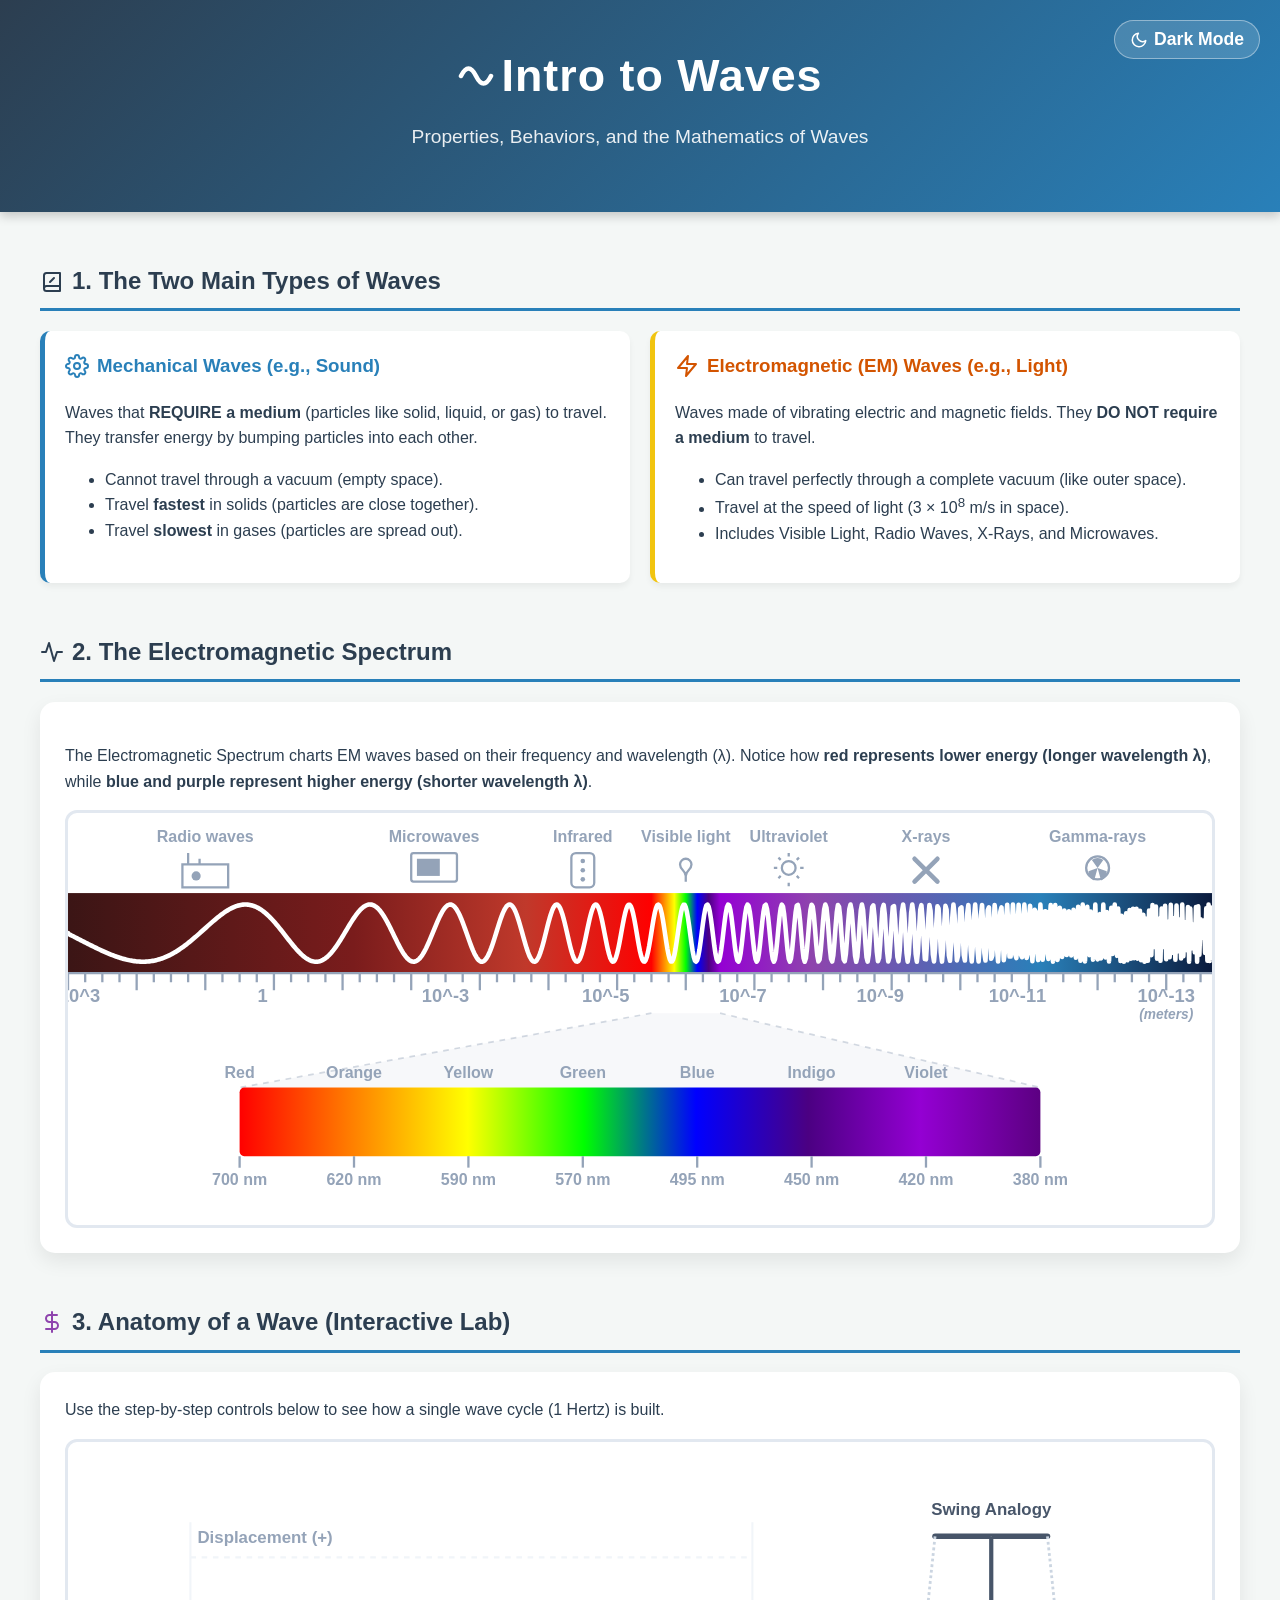
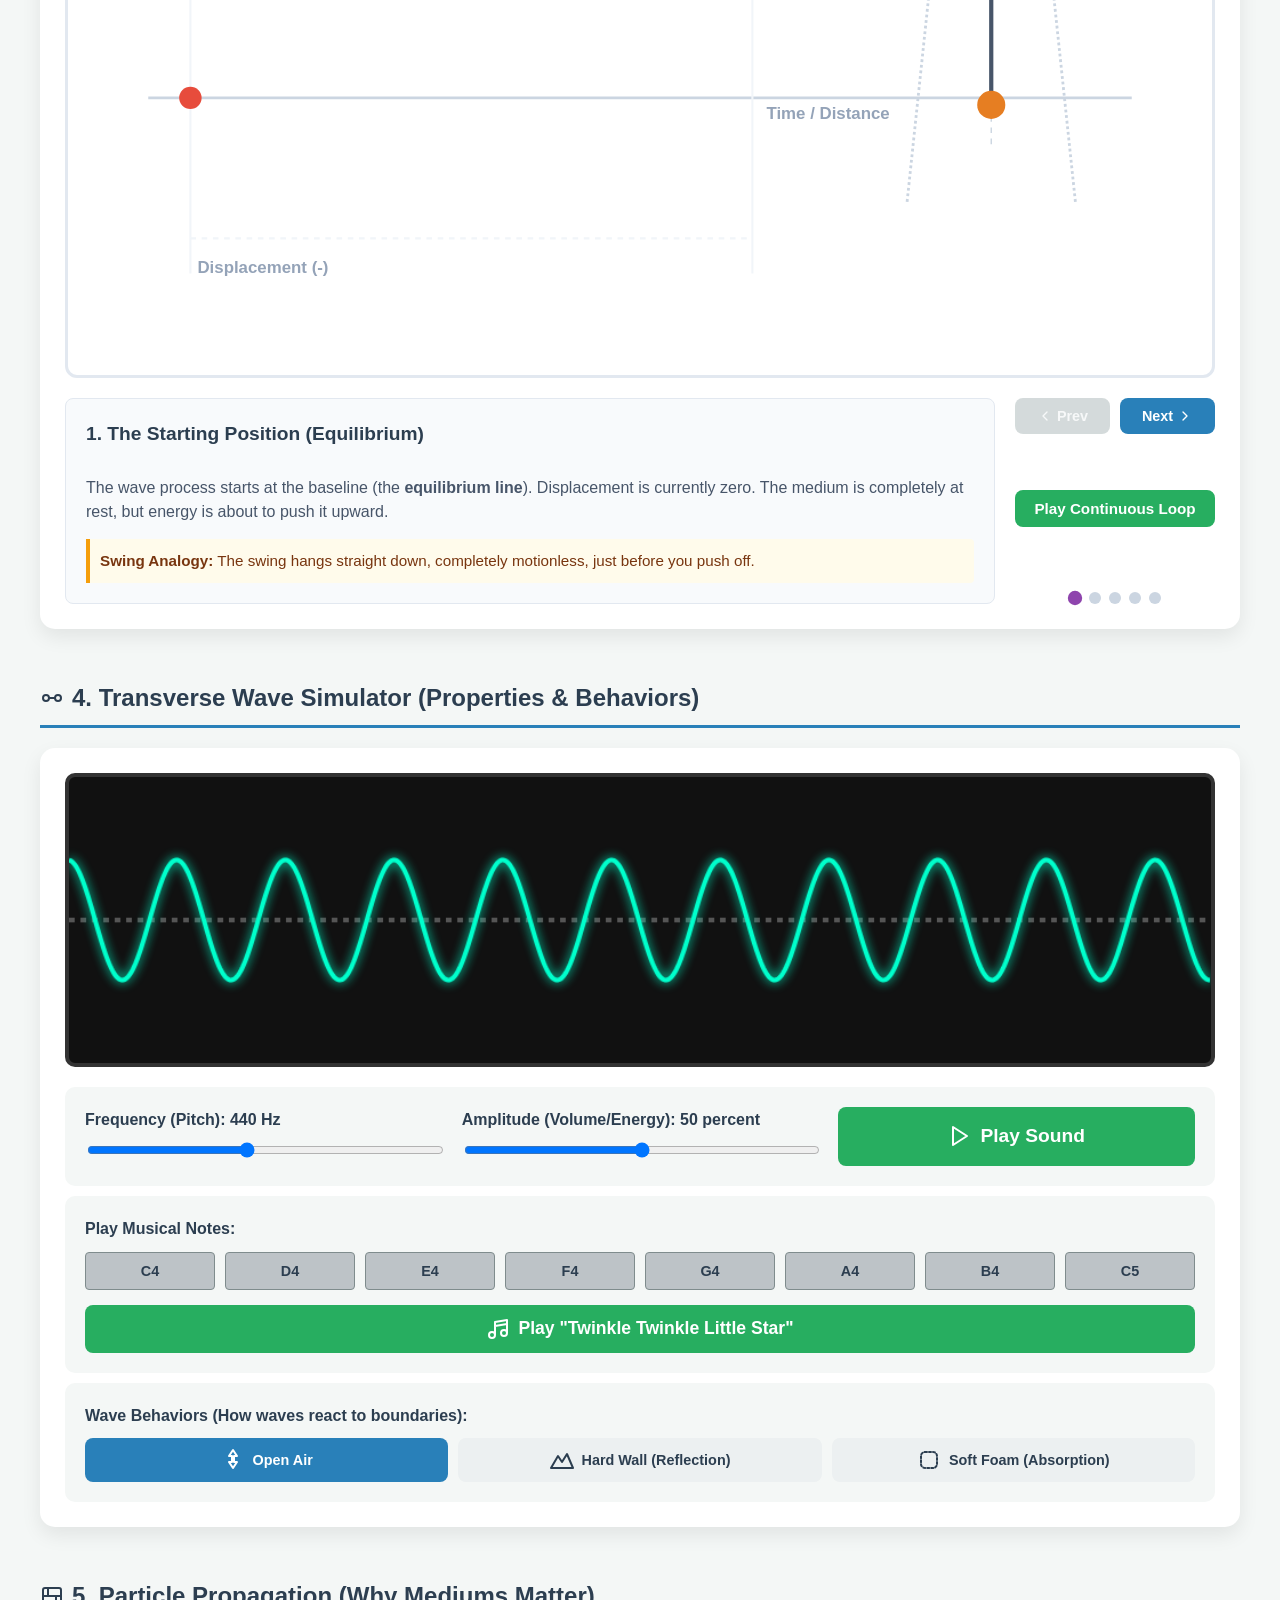
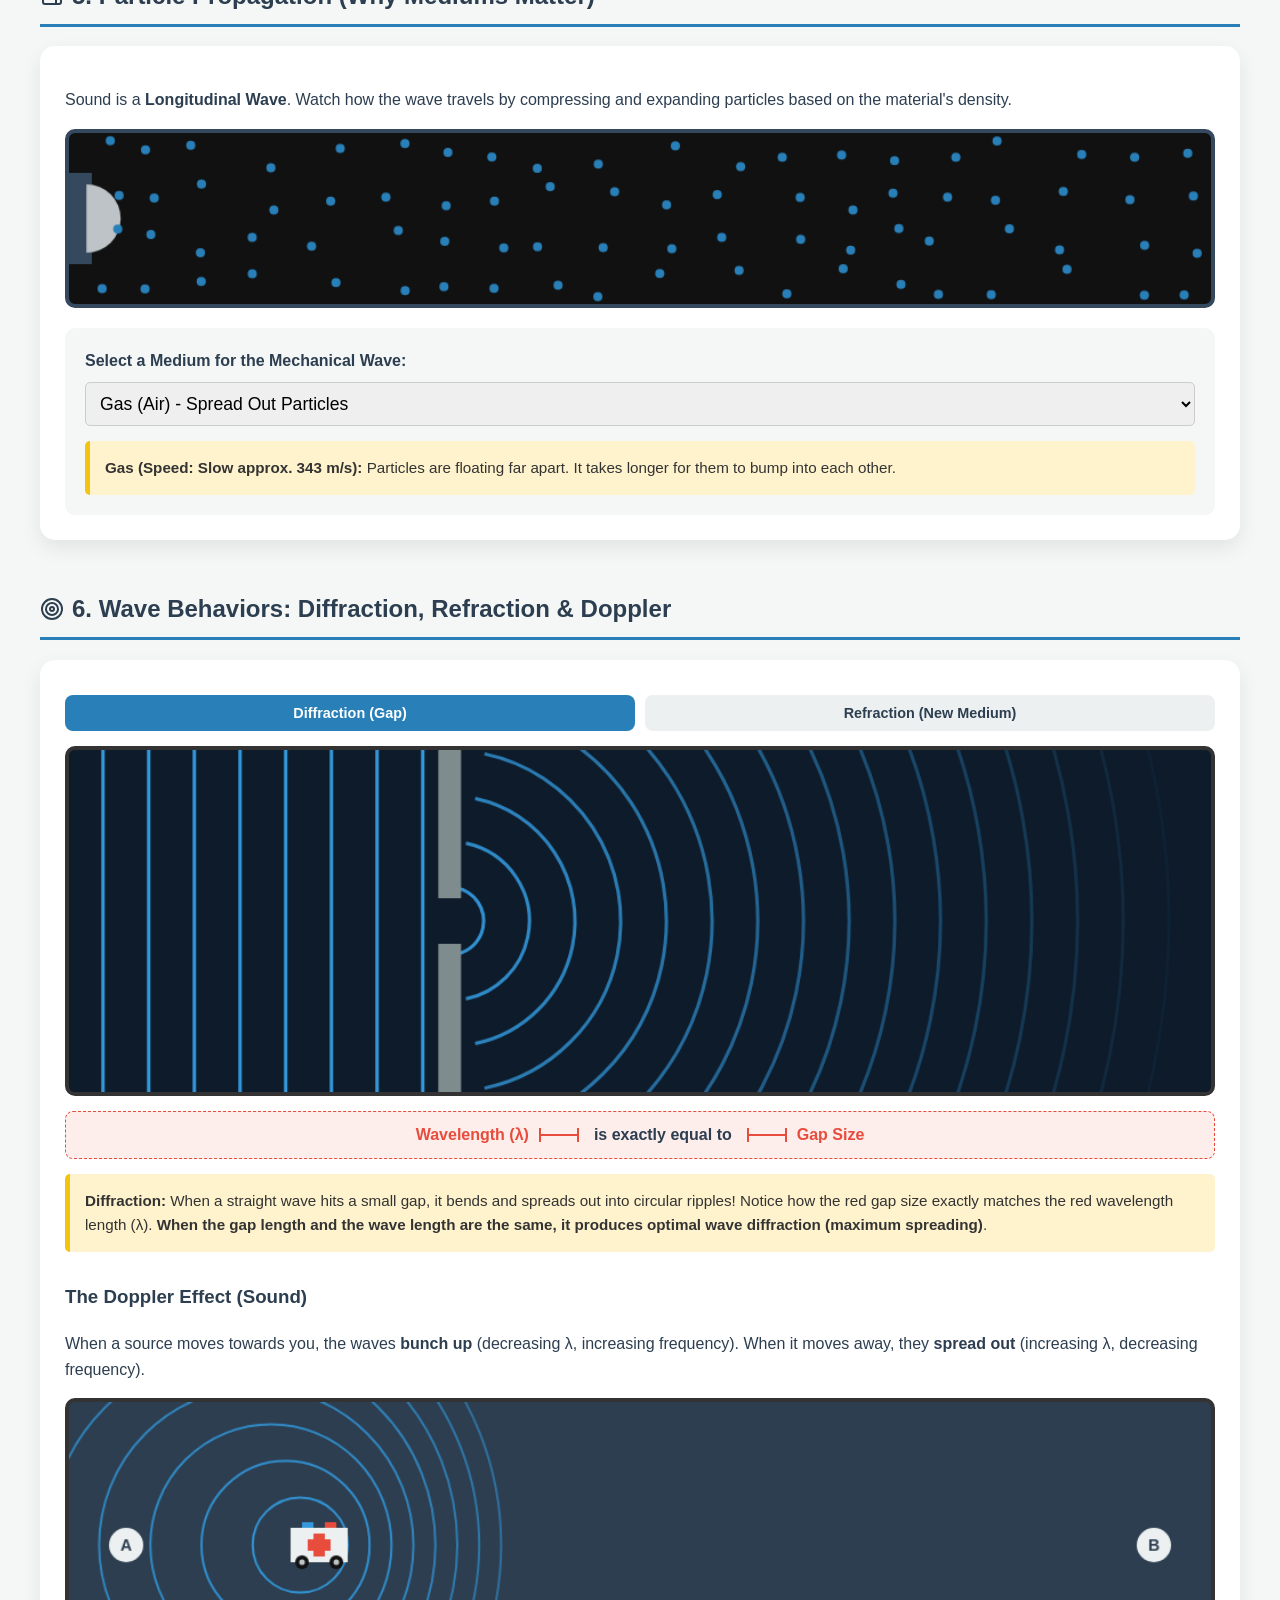
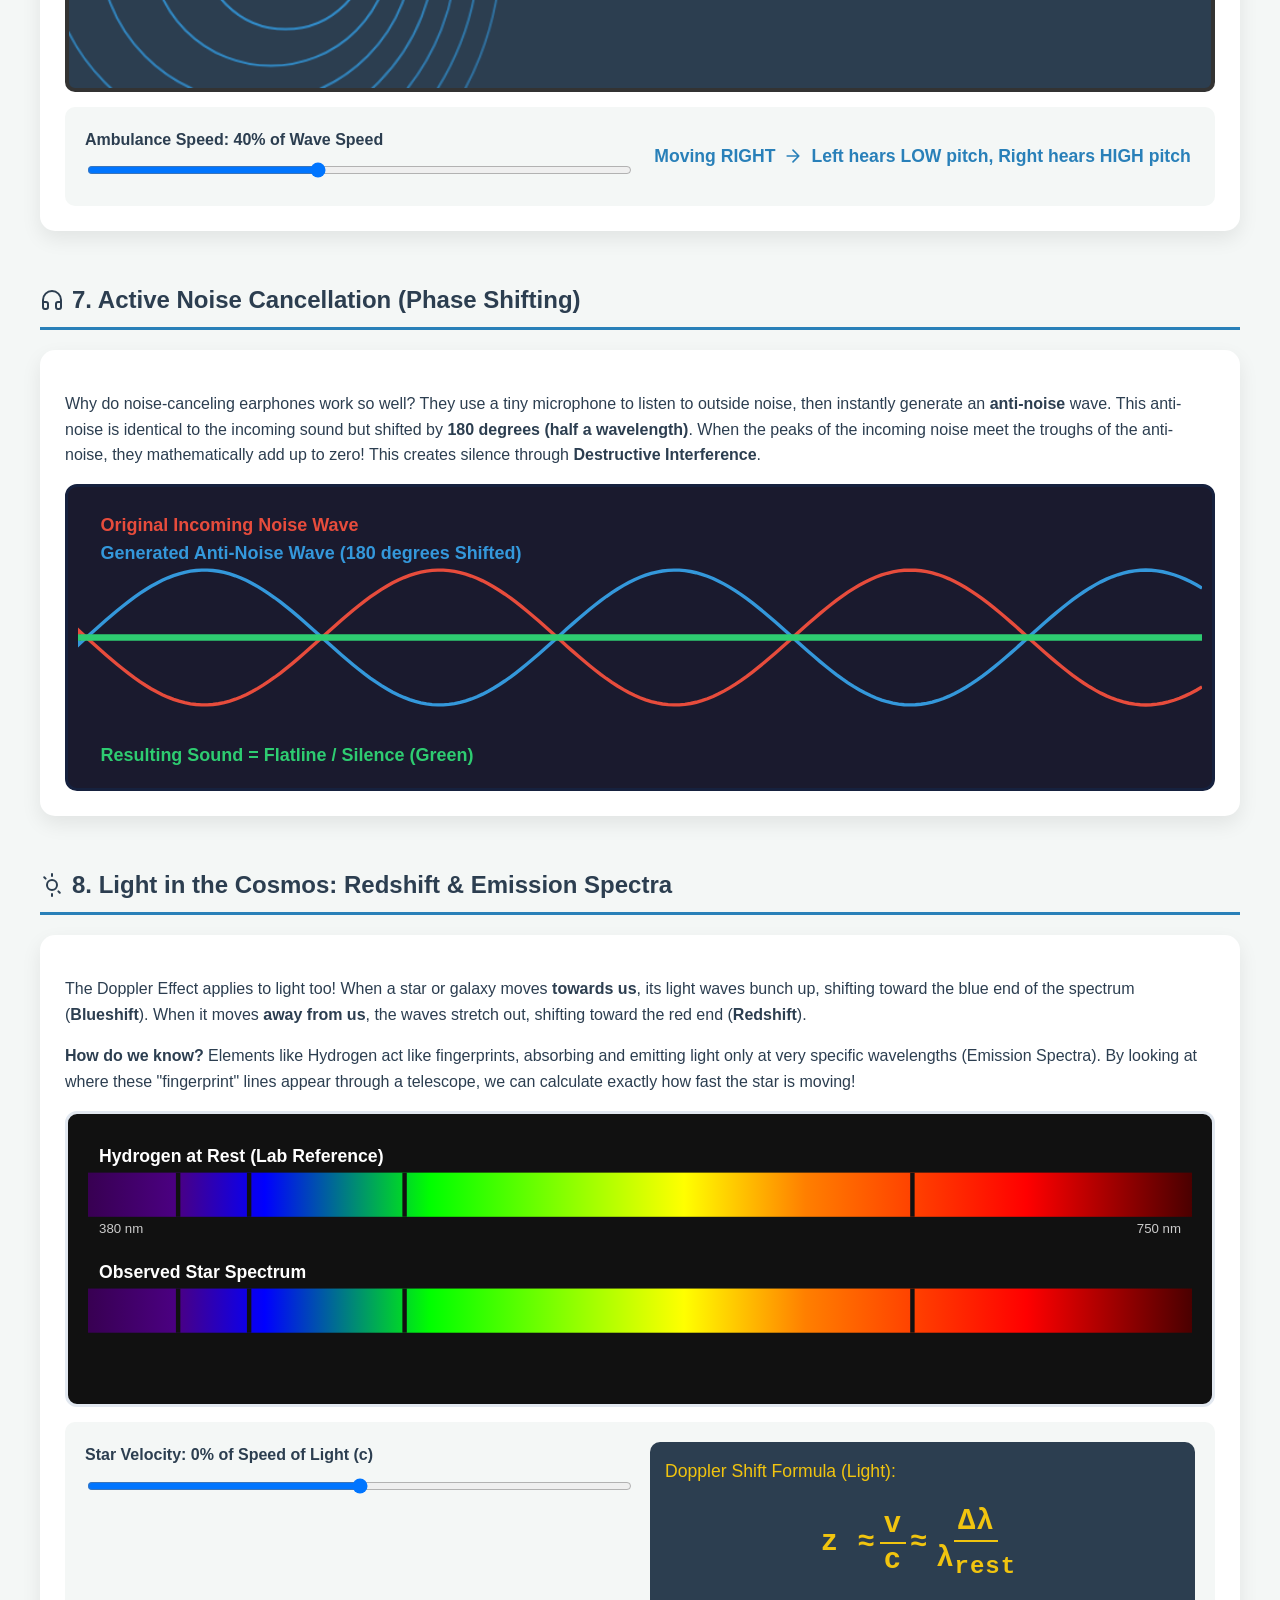
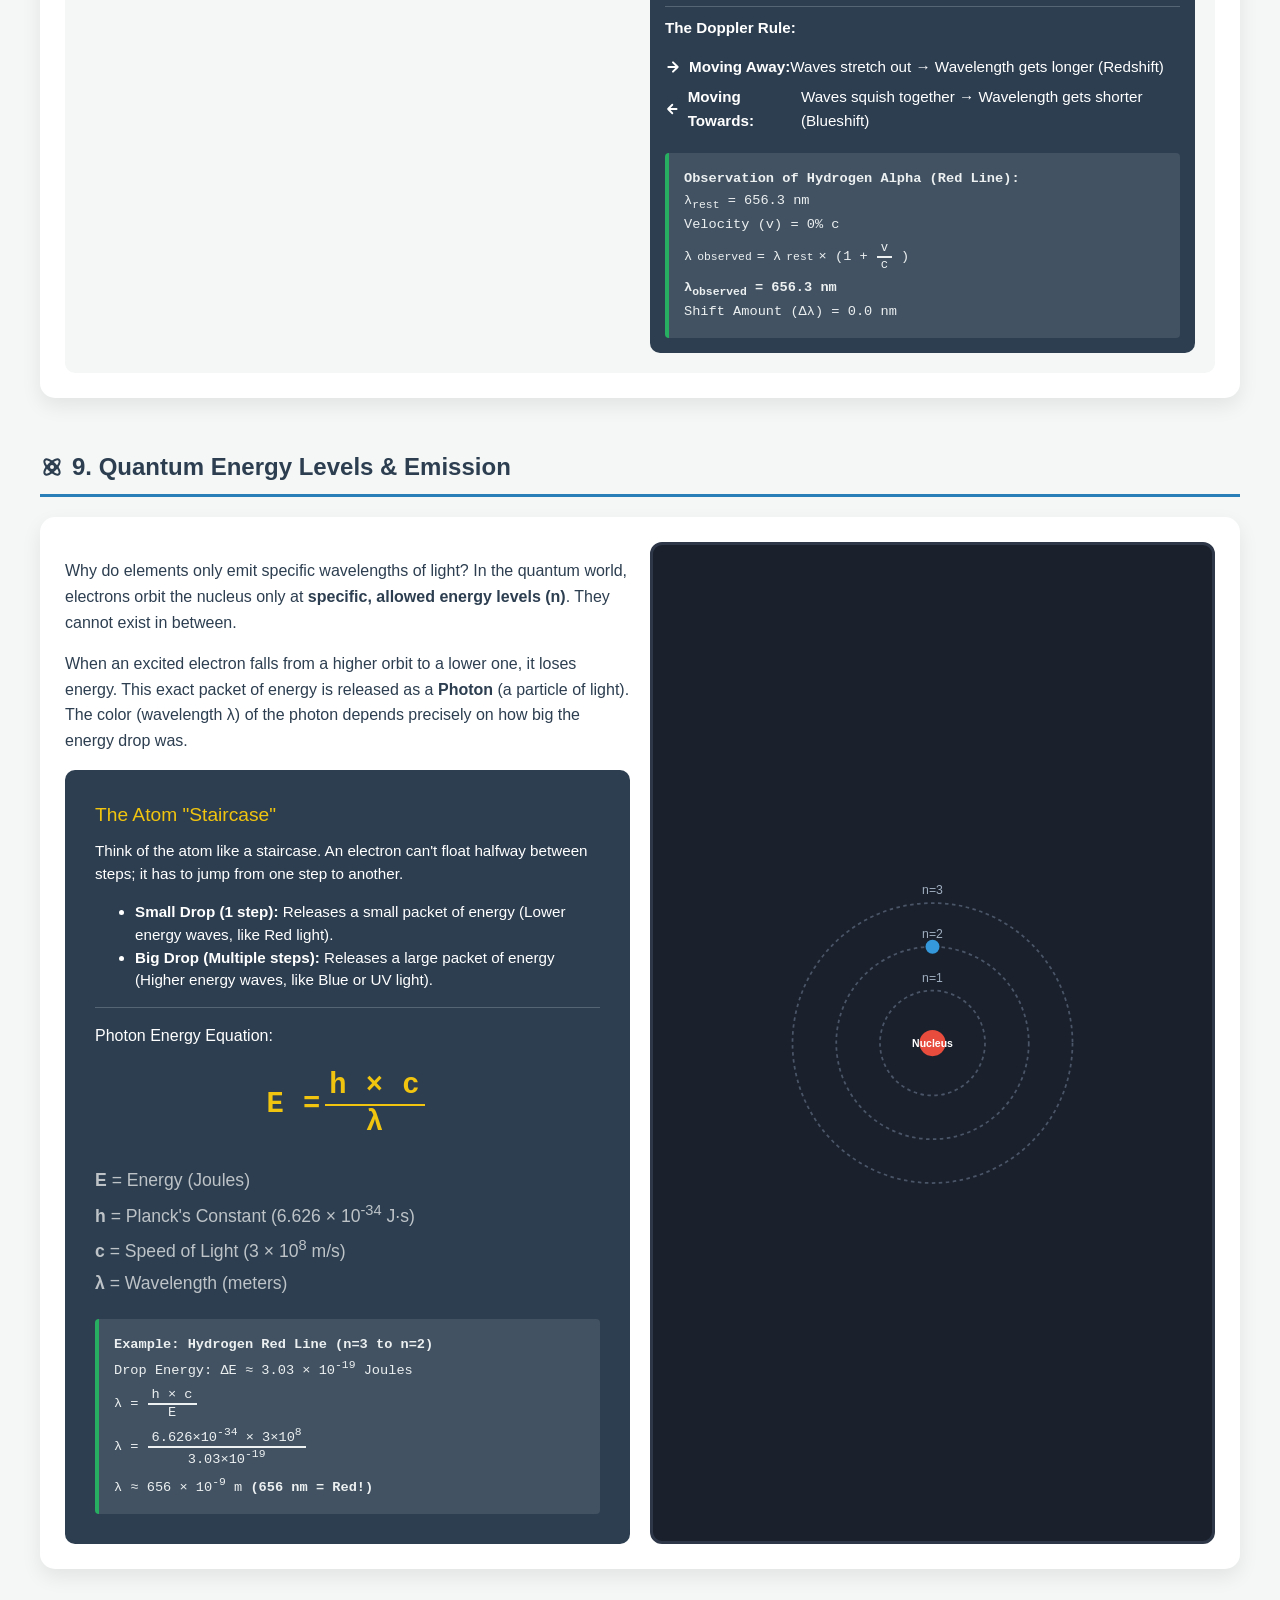
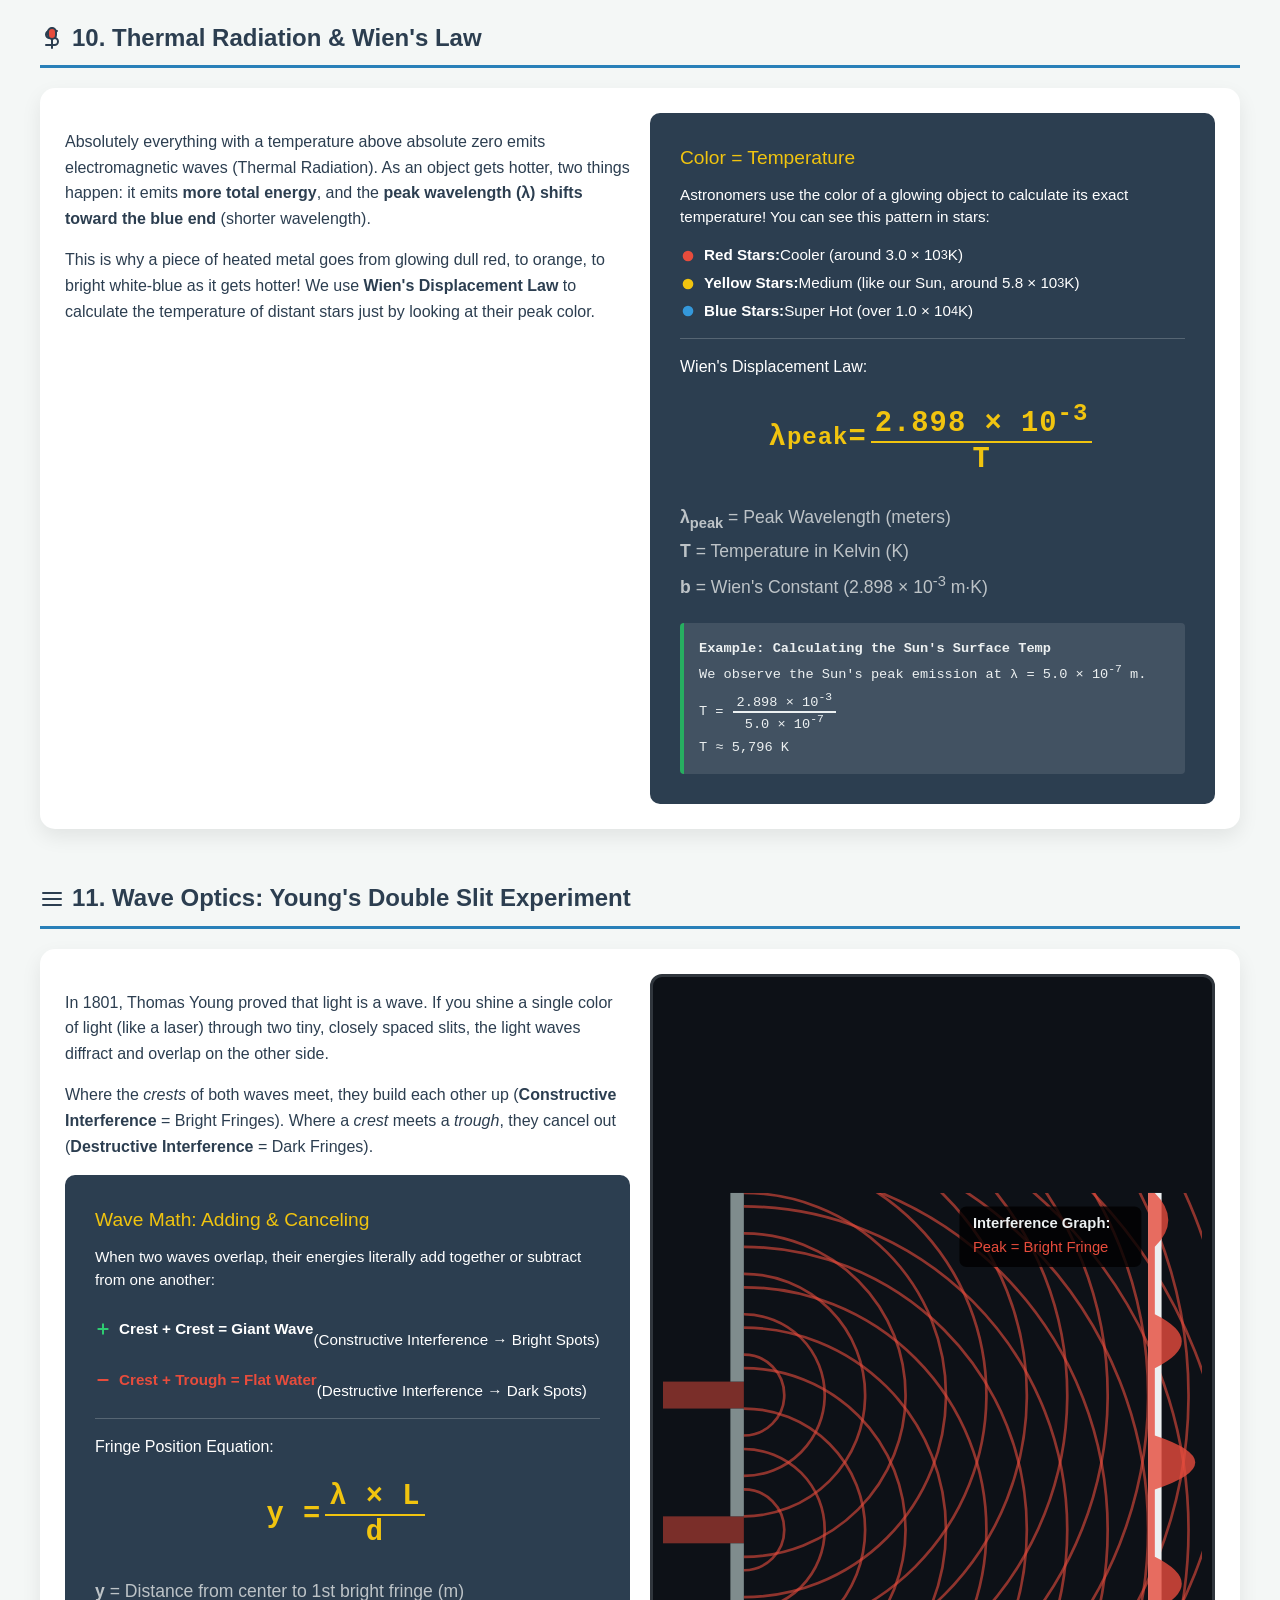
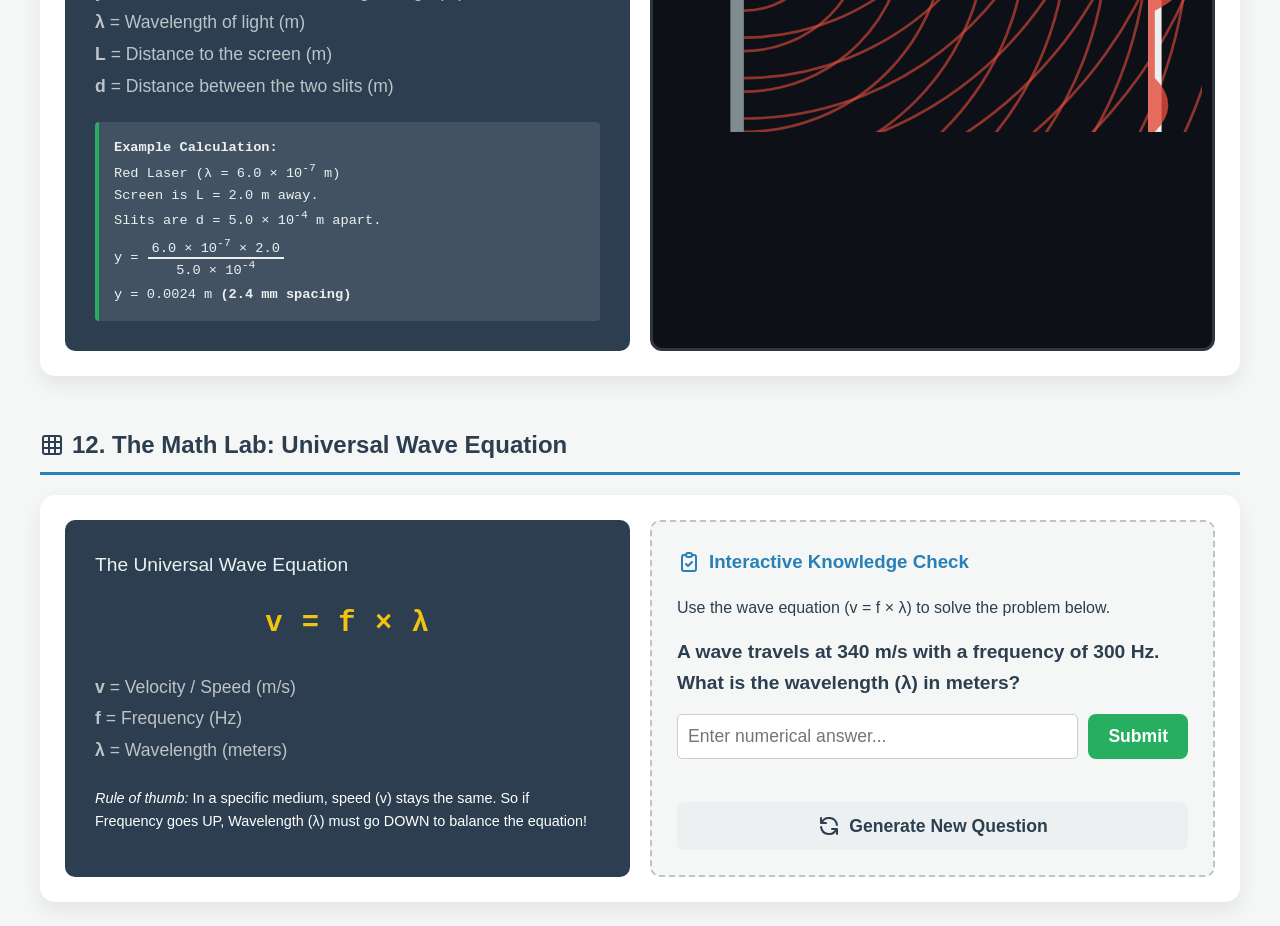
==== commit d1b68269: ".." ====
--- a/0_Quiz/media/intro to waves better.html
+++ b/0_Quiz/media/intro to waves better.html
@@ -1,11 +1,3 @@
-Here is the fully merged and corrected HTML file. I have taken your latest
-version (which added the Cosmos, Quantum, and Thermal sections) and restored the
-Transverse Wave Simulator, Mediums & Particles, and Active Noise Cancellation
-panels that were accidentally removed.
-
-All interactive physics, JavaScript animations, audio logic, and panel numbers
-(1 through 12) have been seamlessly integrated.
-
 <!DOCTYPE html>
 <html lang="en">
 <head>
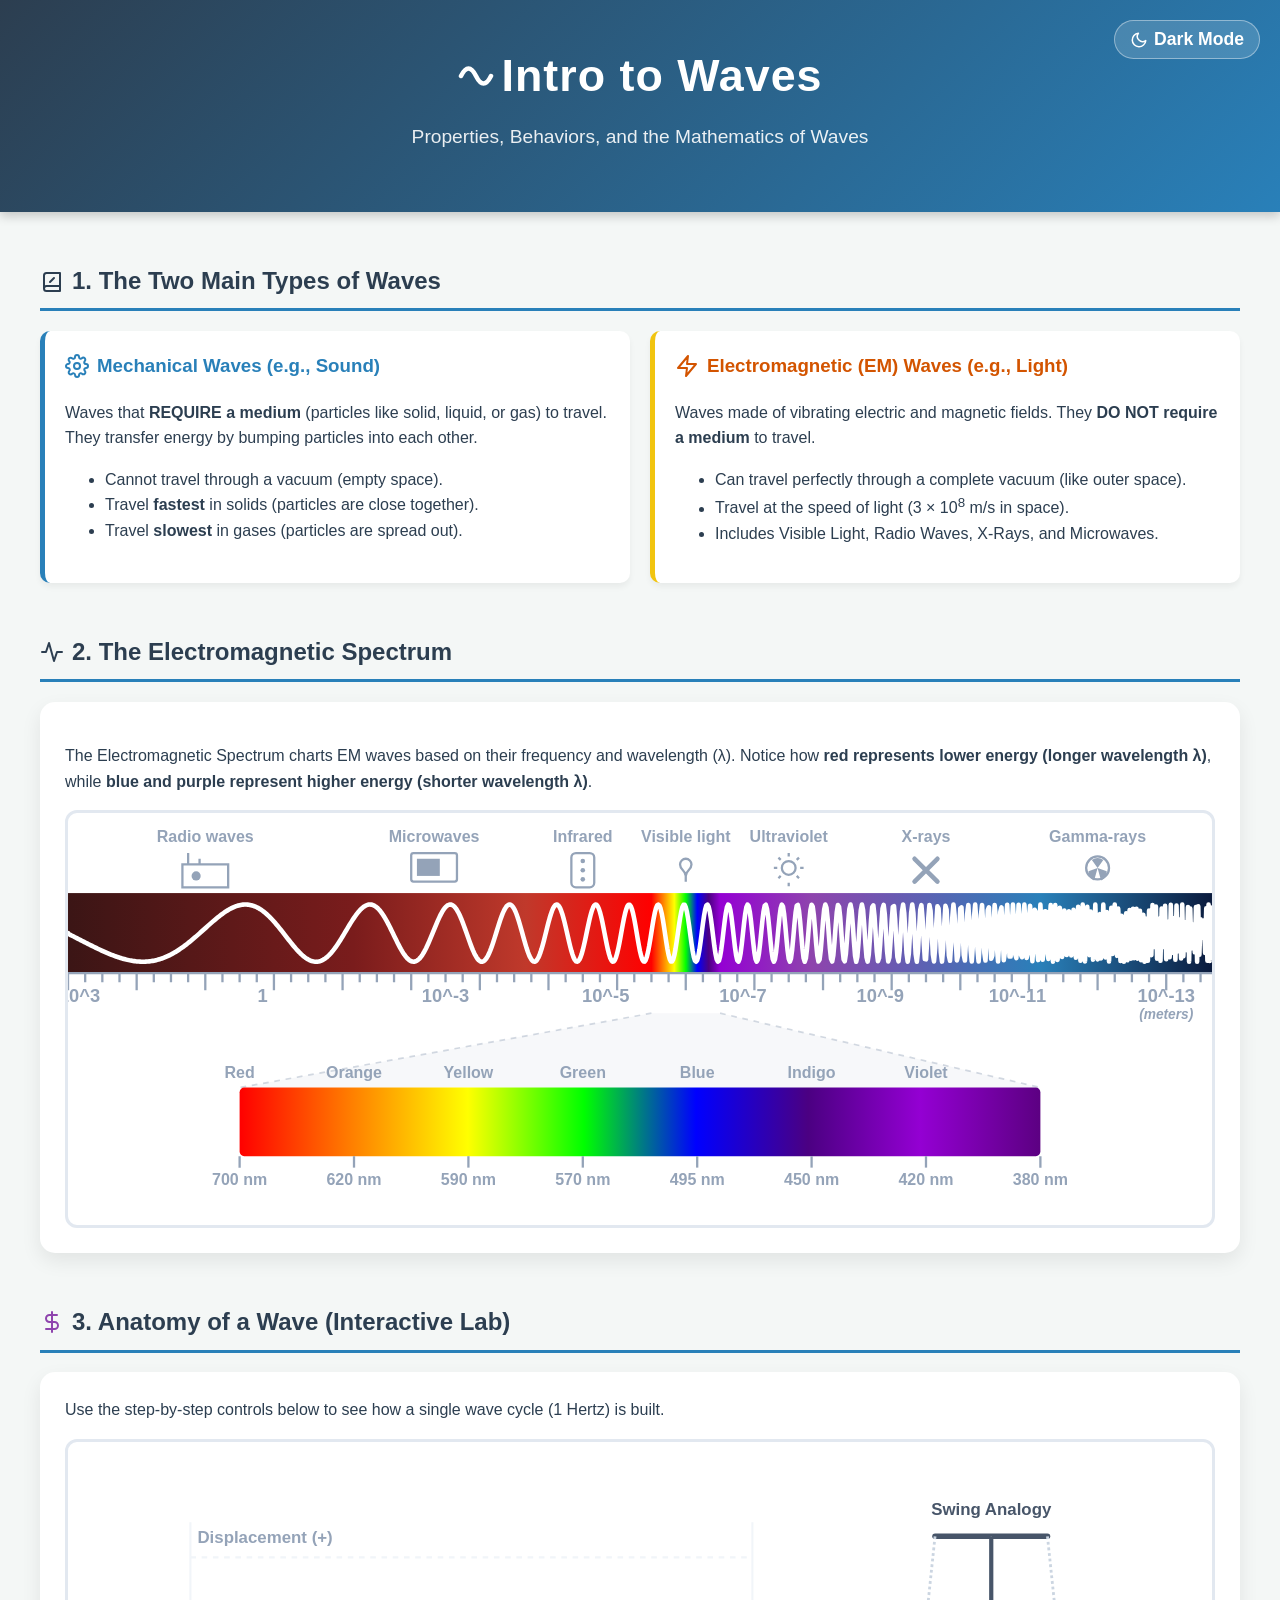
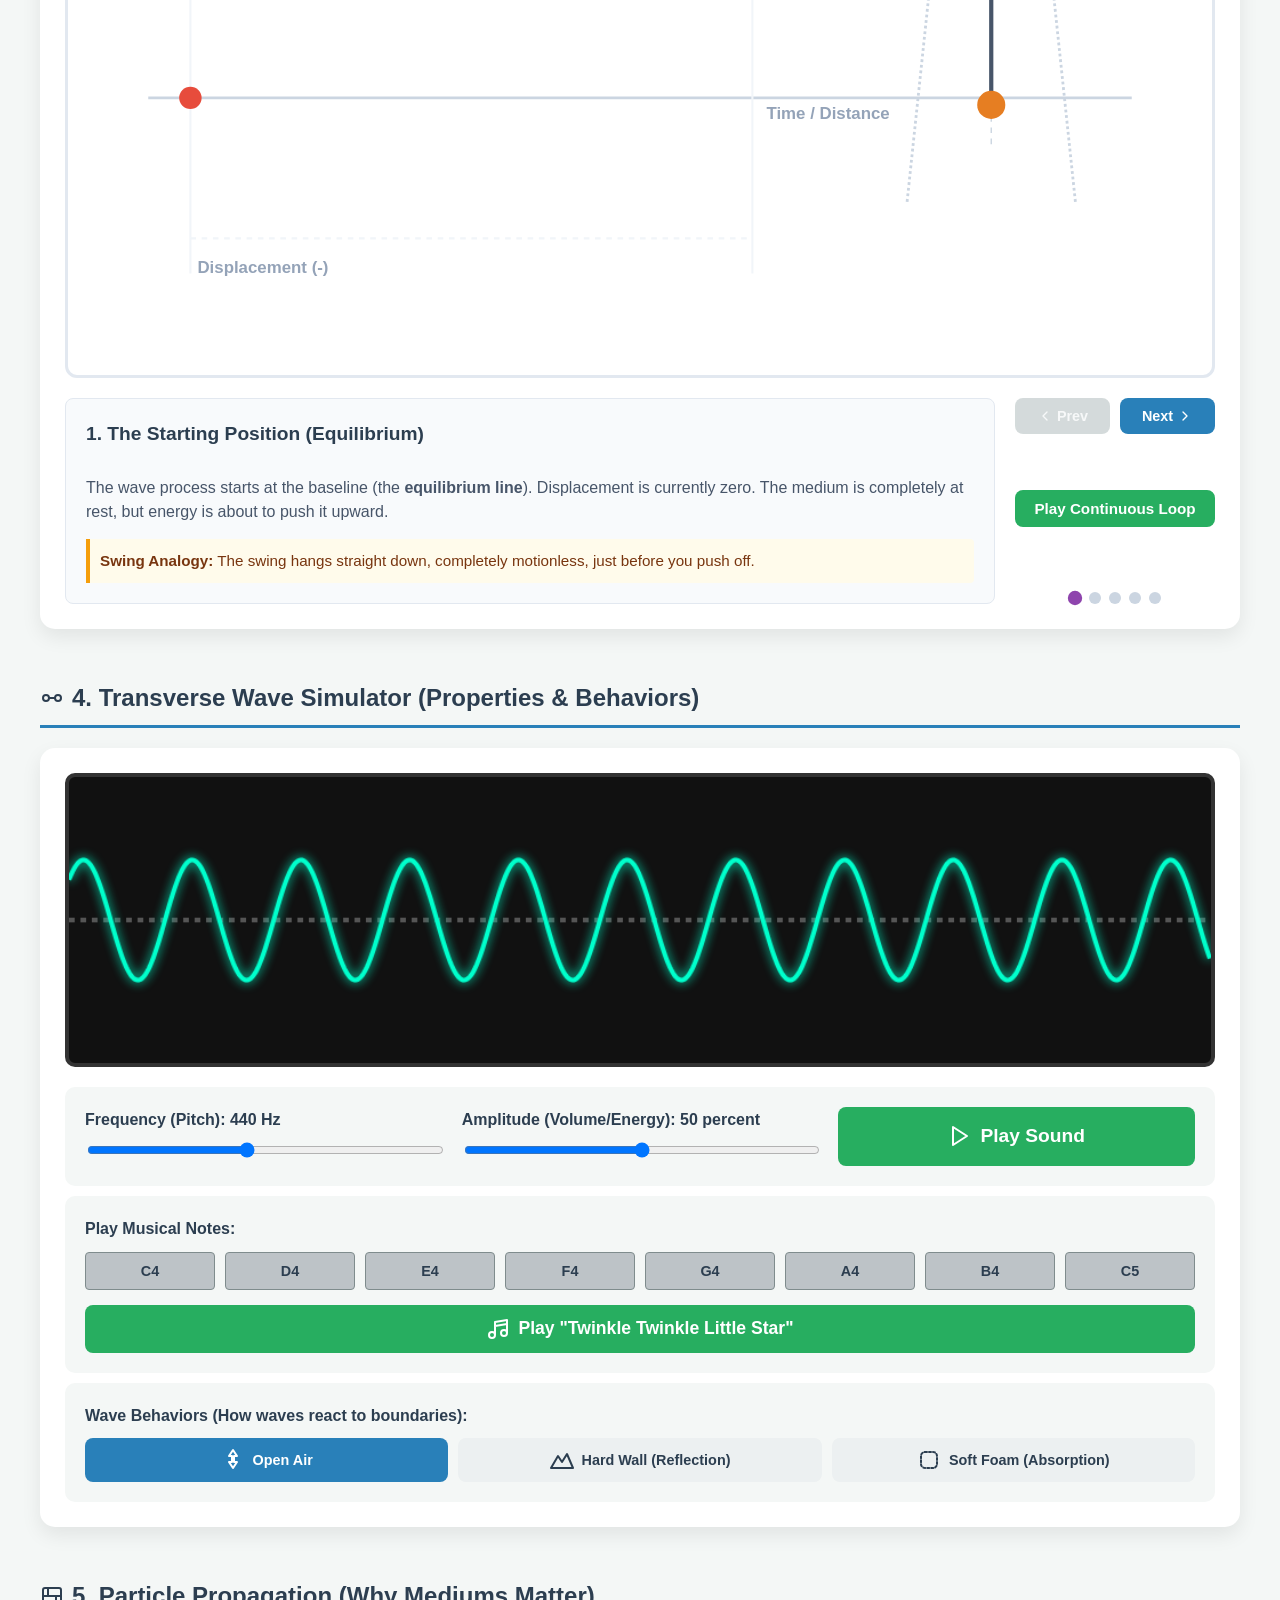
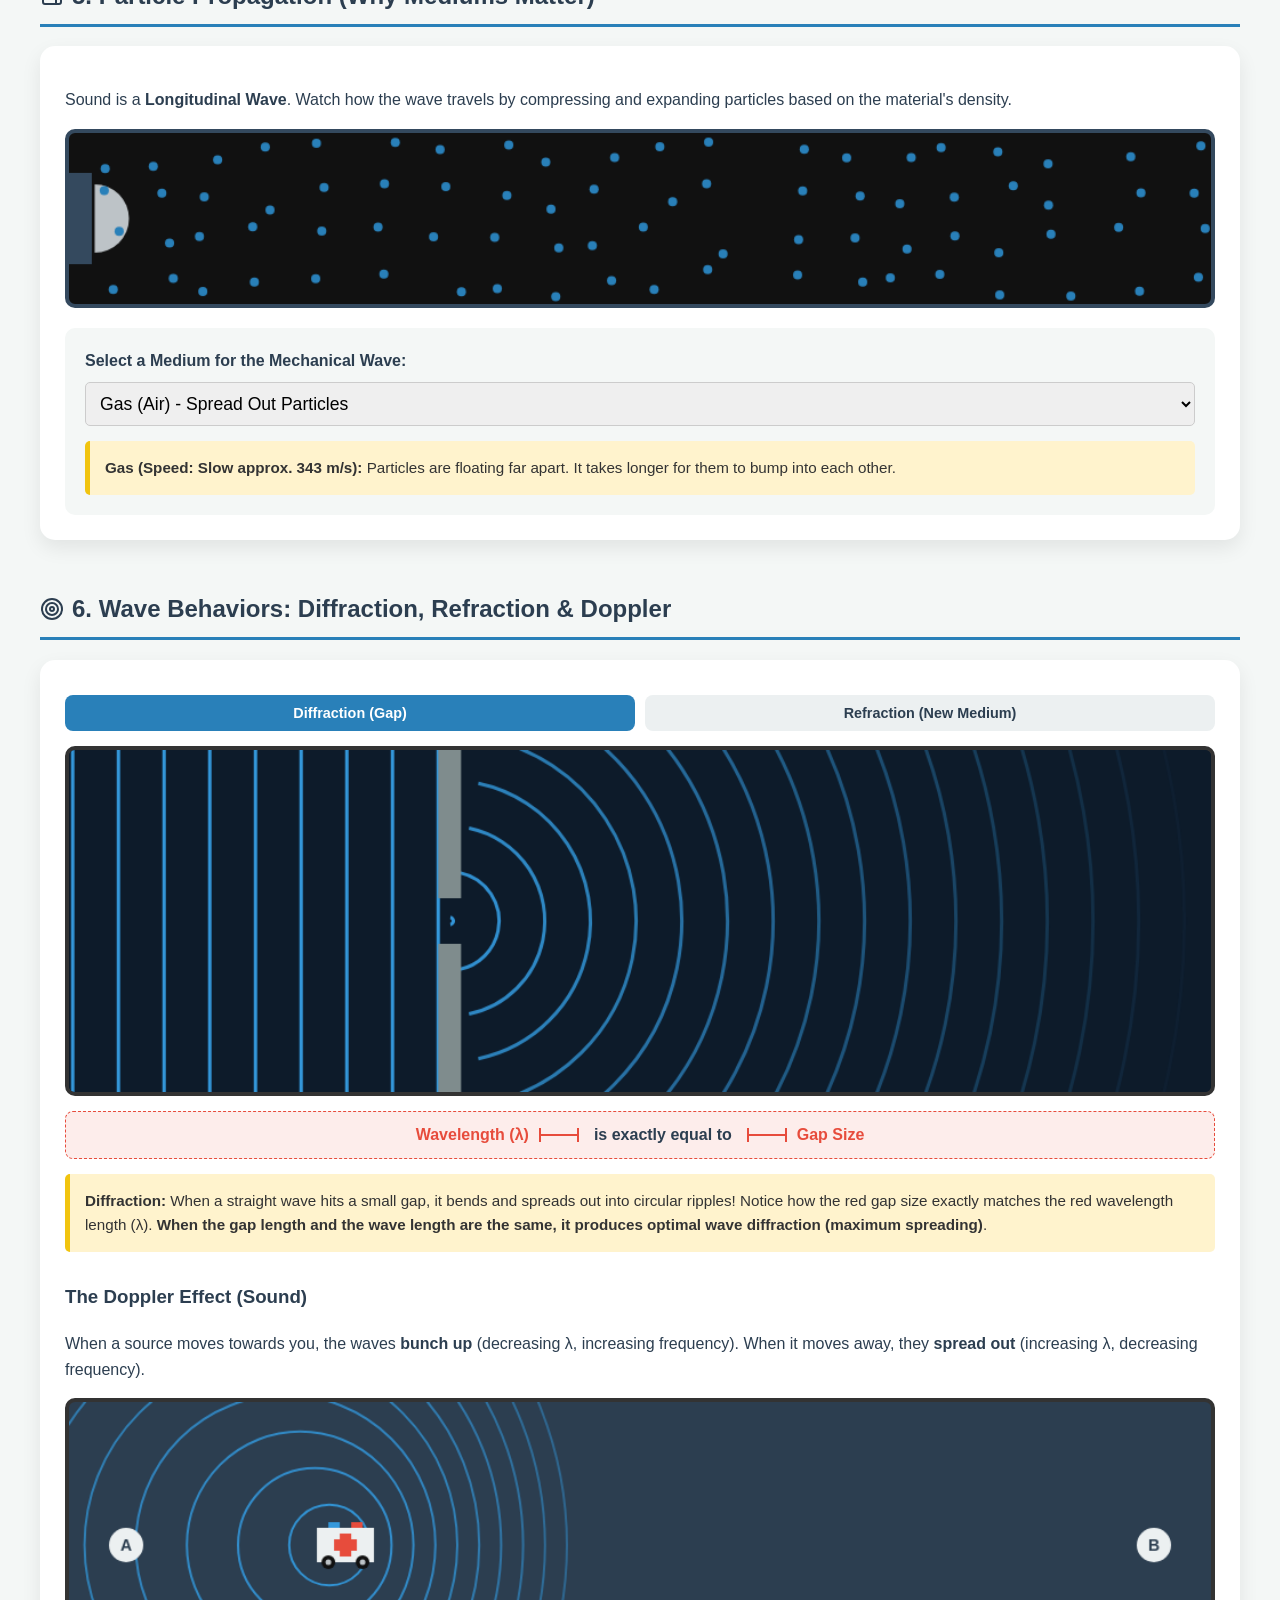
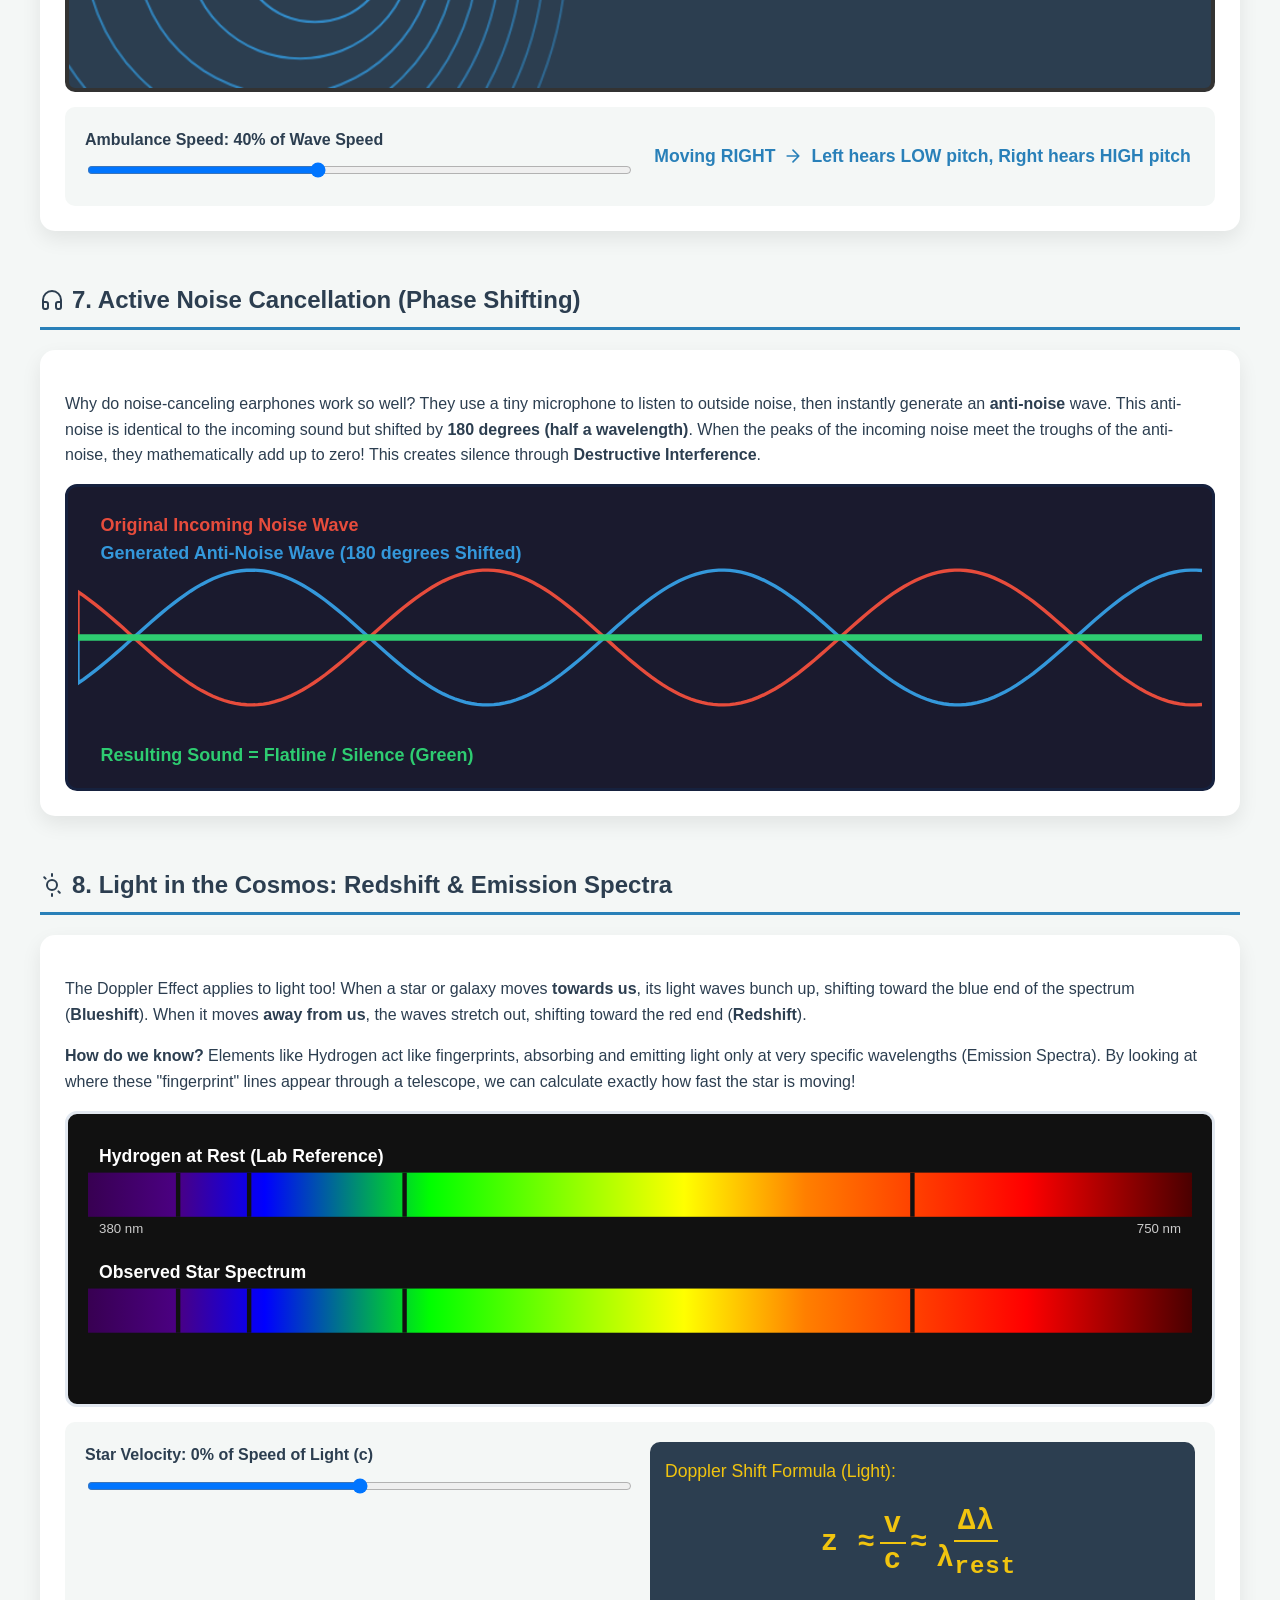
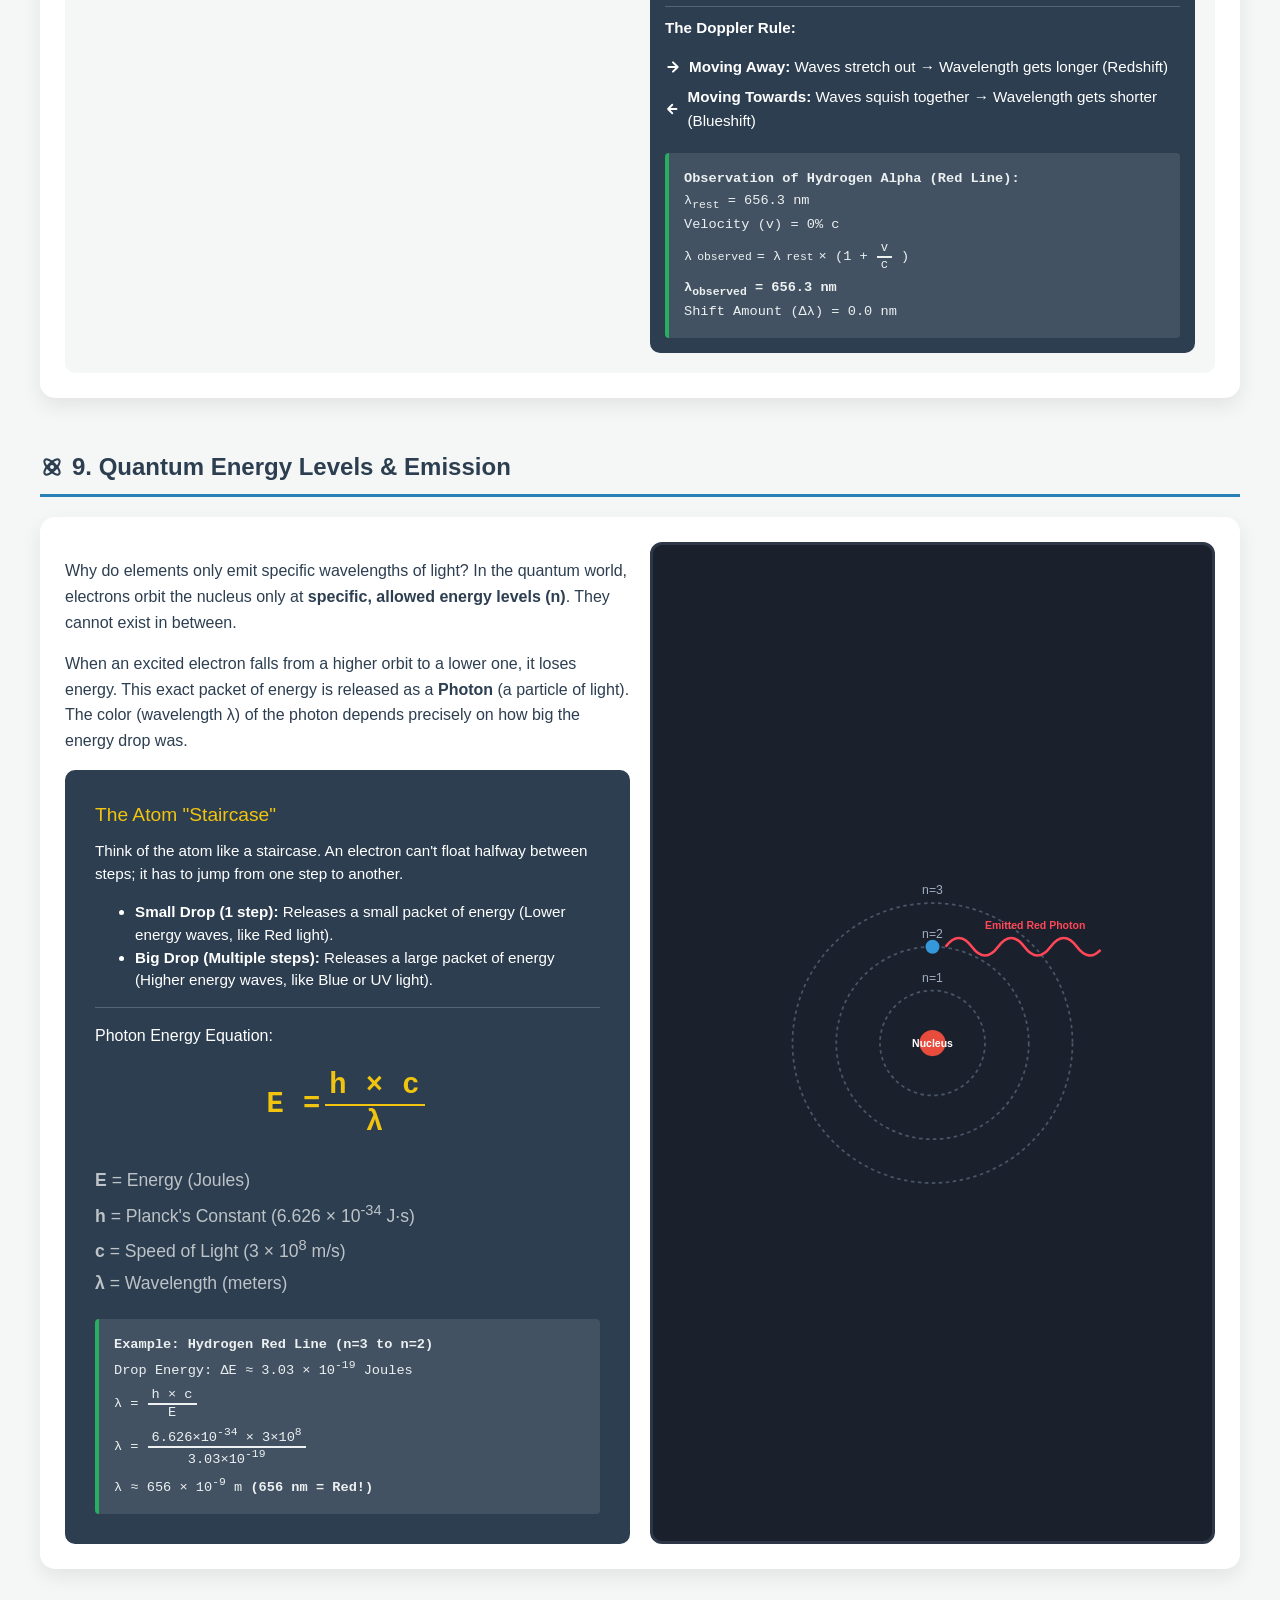
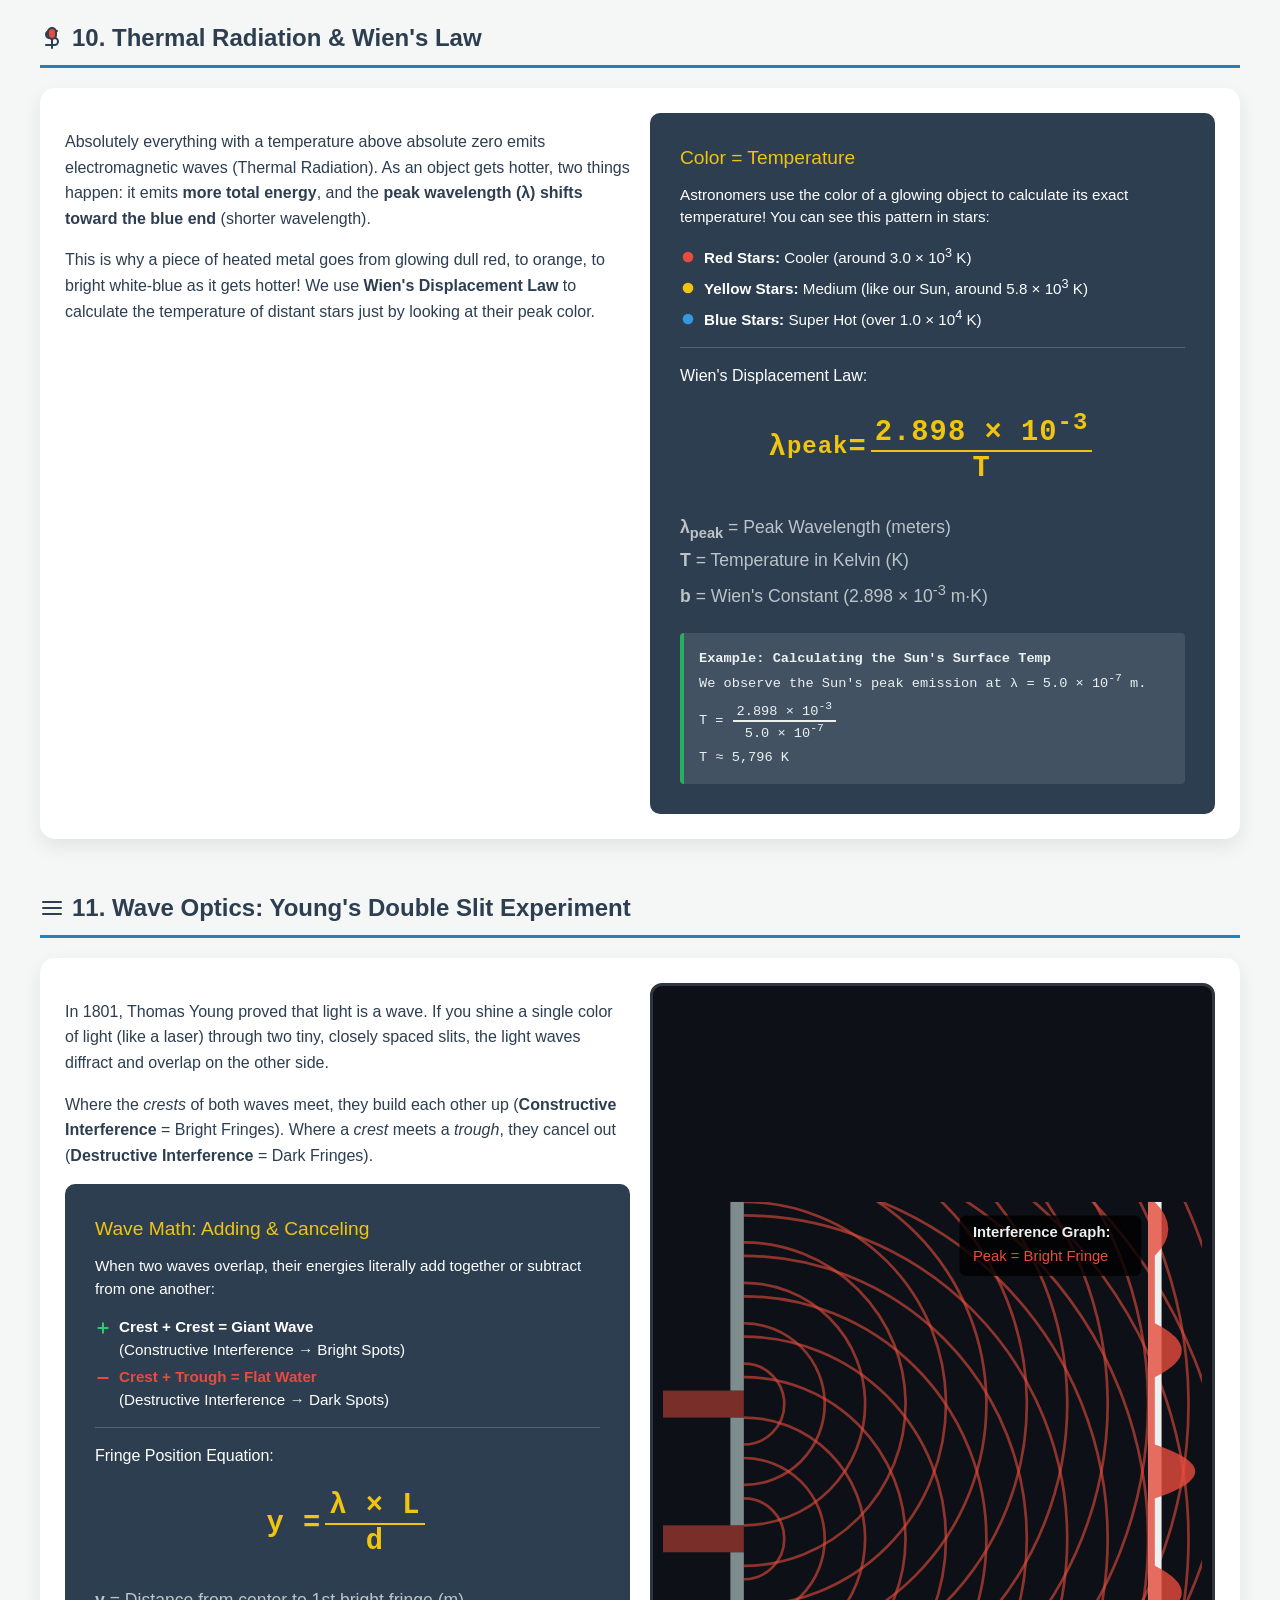
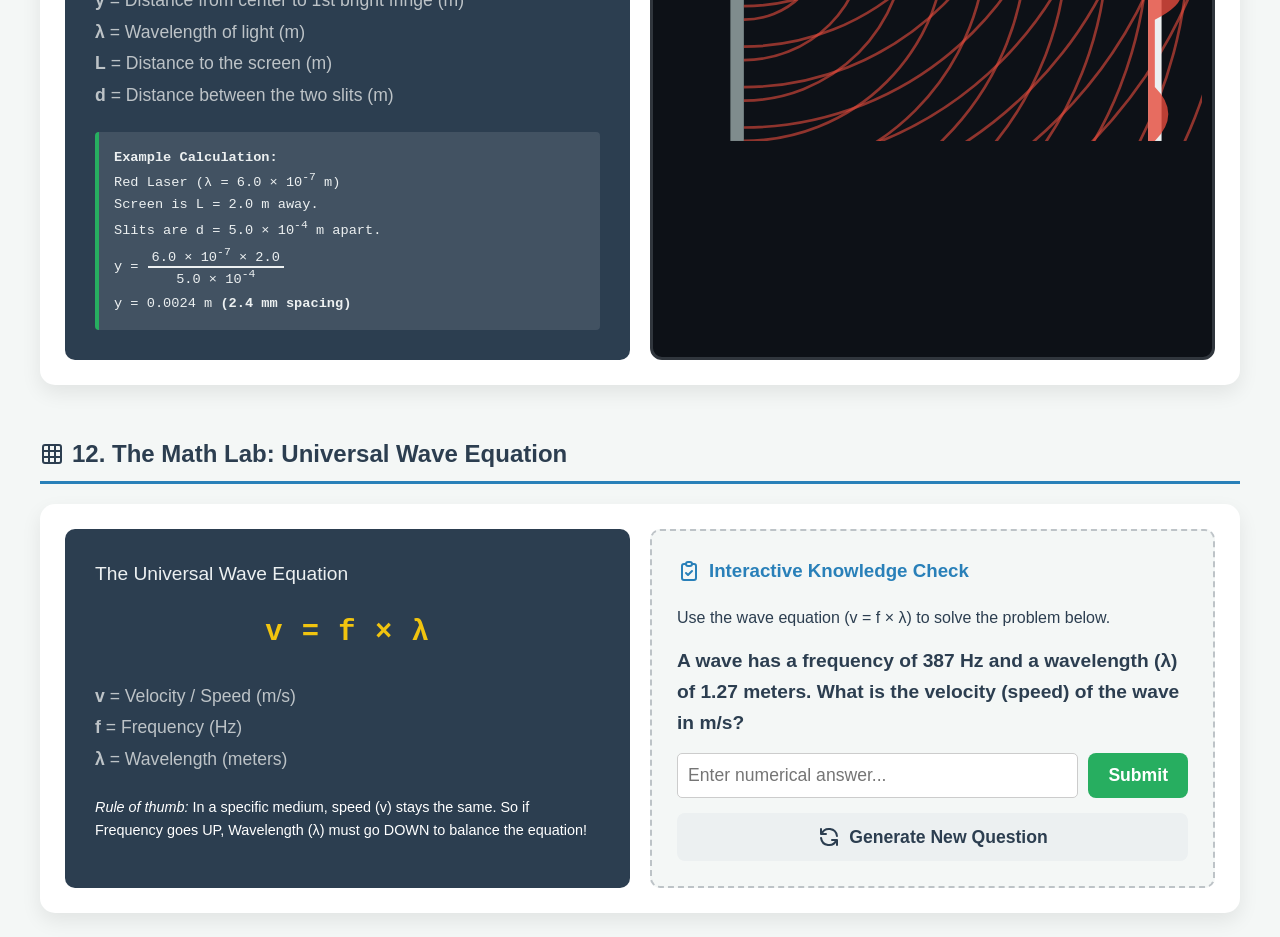
==== commit a8e22ca2: "...." ====
--- a/0_Quiz/media/intro to waves better.html
+++ b/0_Quiz/media/intro to waves better.html
@@ -822,11 +822,11 @@
                 <ul style="margin-top: 5px; font-size: 0.95em; list-style: none; padding-left: 0;">
                     <li style="display:flex; align-items:center; margin-bottom:5px;">
                         <svg class="icon" viewBox="0 0 24 24" style="width:16px;height:16px;margin-right:8px;stroke-width:3;"><path d="M5 12h14M12 5l7 7-7 7"/></svg>
-                        <b>Moving Away:</b> Waves stretch out &rarr; Wavelength gets longer (Redshift)
+                        <span><b>Moving Away:</b> Waves stretch out &rarr; Wavelength gets longer (Redshift)</span>
                     </li>
                     <li style="display:flex; align-items:center;">
                         <svg class="icon" viewBox="0 0 24 24" style="width:16px;height:16px;margin-right:8px;stroke-width:3;"><path d="M19 12H5M12 19l-7-7 7-7"/></svg>
-                        <b>Moving Towards:</b> Waves squish together &rarr; Wavelength gets shorter (Blueshift)
+                        <span><b>Moving Towards:</b> Waves squish together &rarr; Wavelength gets shorter (Blueshift)</span>
                     </li>
                 </ul>
 
@@ -937,15 +937,15 @@
             <ul style="margin-top: 10px; font-size: 0.95em; line-height: 1.5; list-style: none; padding-left: 0;">
                 <li style="display:flex; align-items:center; margin-bottom:5px;">
                     <svg class="icon" viewBox="0 0 24 24" style="width:16px;height:16px;margin-right:8px;stroke:none;"><circle cx="12" cy="12" r="8" fill="#e74c3c"/></svg> 
-                    <b>Red Stars:</b> Cooler (around 3.0 &times; 10<sup>3</sup> K)
+                    <span><b>Red Stars:</b> Cooler (around 3.0 &times; 10<sup>3</sup> K)</span>
                 </li>
                 <li style="display:flex; align-items:center; margin-bottom:5px;">
                     <svg class="icon" viewBox="0 0 24 24" style="width:16px;height:16px;margin-right:8px;stroke:none;"><circle cx="12" cy="12" r="8" fill="#f1c40f"/></svg> 
-                    <b>Yellow Stars:</b> Medium (like our Sun, around 5.8 &times; 10<sup>3</sup> K)
+                    <span><b>Yellow Stars:</b> Medium (like our Sun, around 5.8 &times; 10<sup>3</sup> K)</span>
                 </li>
                 <li style="display:flex; align-items:center;">
                     <svg class="icon" viewBox="0 0 24 24" style="width:16px;height:16px;margin-right:8px;stroke:none;"><circle cx="12" cy="12" r="8" fill="#3498db"/></svg> 
-                    <b>Blue Stars:</b> Super Hot (over 1.0 &times; 10<sup>4</sup> K)
+                    <span><b>Blue Stars:</b> Super Hot (over 1.0 &times; 10<sup>4</sup> K)</span>
                 </li>
             </ul>
 
@@ -983,13 +983,13 @@
                 <p style="margin:0; font-size:1.2em; color: #f1c40f;">Wave Math: Adding & Canceling</p>
                 <p style="margin-top: 10px; font-size: 0.95em; line-height: 1.5;">When two waves overlap, their energies literally add together or subtract from one another:</p>
                 <ul style="margin-top: 10px; font-size: 0.95em; line-height: 1.5; list-style: none; padding-left: 0;">
-                    <li style="display:flex; align-items:center; margin-bottom:5px;">
-                        <svg class="icon" viewBox="0 0 24 24" style="width:16px;height:16px;margin-right:8px;color:#2ecc71;stroke-width:3;"><path d="M12 5v14M5 12h14"/></svg> 
-                        <b>Crest + Crest = Giant Wave</b><br>(Constructive Interference &rarr; Bright Spots)
+                    <li style="display:flex; align-items:flex-start; margin-bottom:5px;">
+                        <svg class="icon" viewBox="0 0 24 24" style="width:16px;height:16px;margin-top:4px;margin-right:8px;color:#2ecc71;stroke-width:3;"><path d="M12 5v14M5 12h14"/></svg> 
+                        <span><b>Crest + Crest = Giant Wave</b><br>(Constructive Interference &rarr; Bright Spots)</span>
                     </li>
-                    <li style="display:flex; align-items:center;">
-                        <svg class="icon" viewBox="0 0 24 24" style="width:16px;height:16px;margin-right:8px;color:#e74c3c;stroke-width:3;"><path d="M5 12h14"/></svg> 
-                        <b style="color: #e74c3c;">Crest + Trough = Flat Water</b><br>(Destructive Interference &rarr; Dark Spots)
+                    <li style="display:flex; align-items:flex-start;">
+                        <svg class="icon" viewBox="0 0 24 24" style="width:16px;height:16px;margin-top:4px;margin-right:8px;color:#e74c3c;stroke-width:3;"><path d="M5 12h14"/></svg> 
+                        <span><b style="color: #e74c3c;">Crest + Trough = Flat Water</b><br>(Destructive Interference &rarr; Dark Spots)</span>
                     </li>
                 </ul>
 
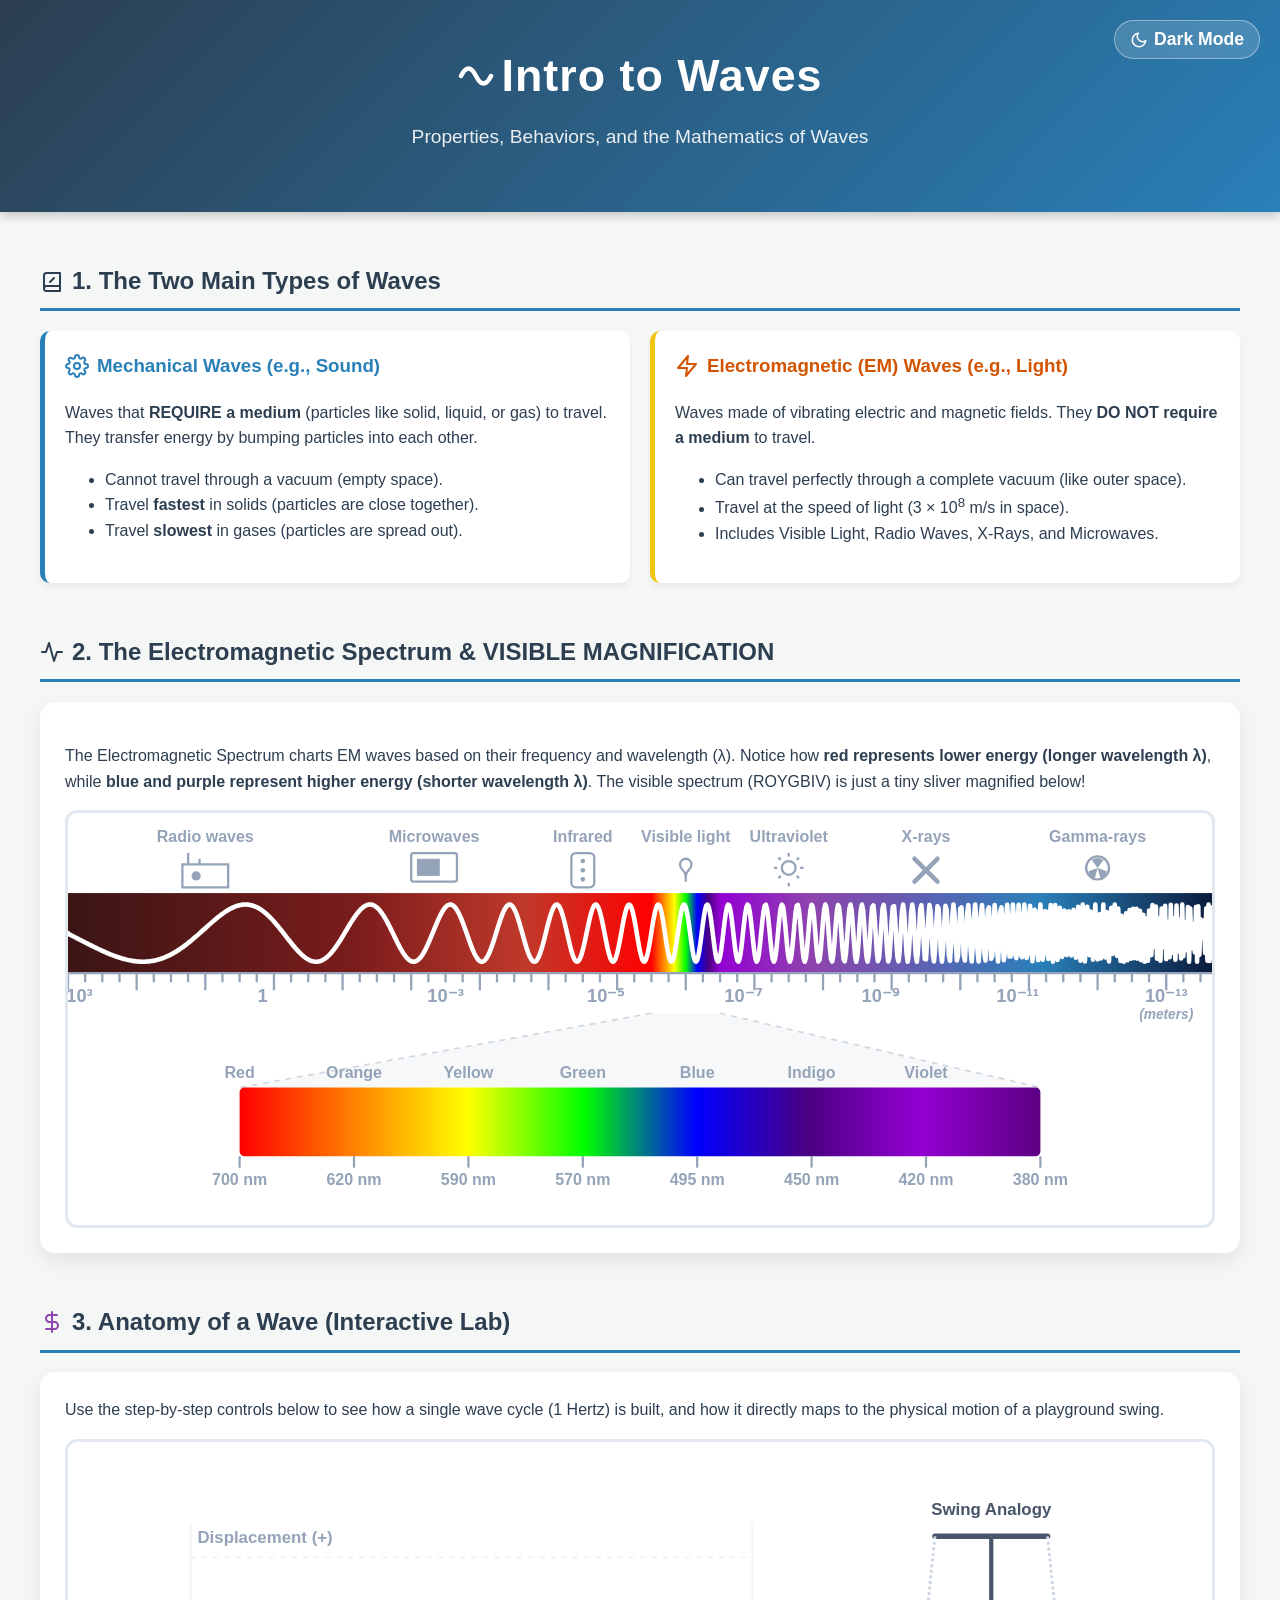
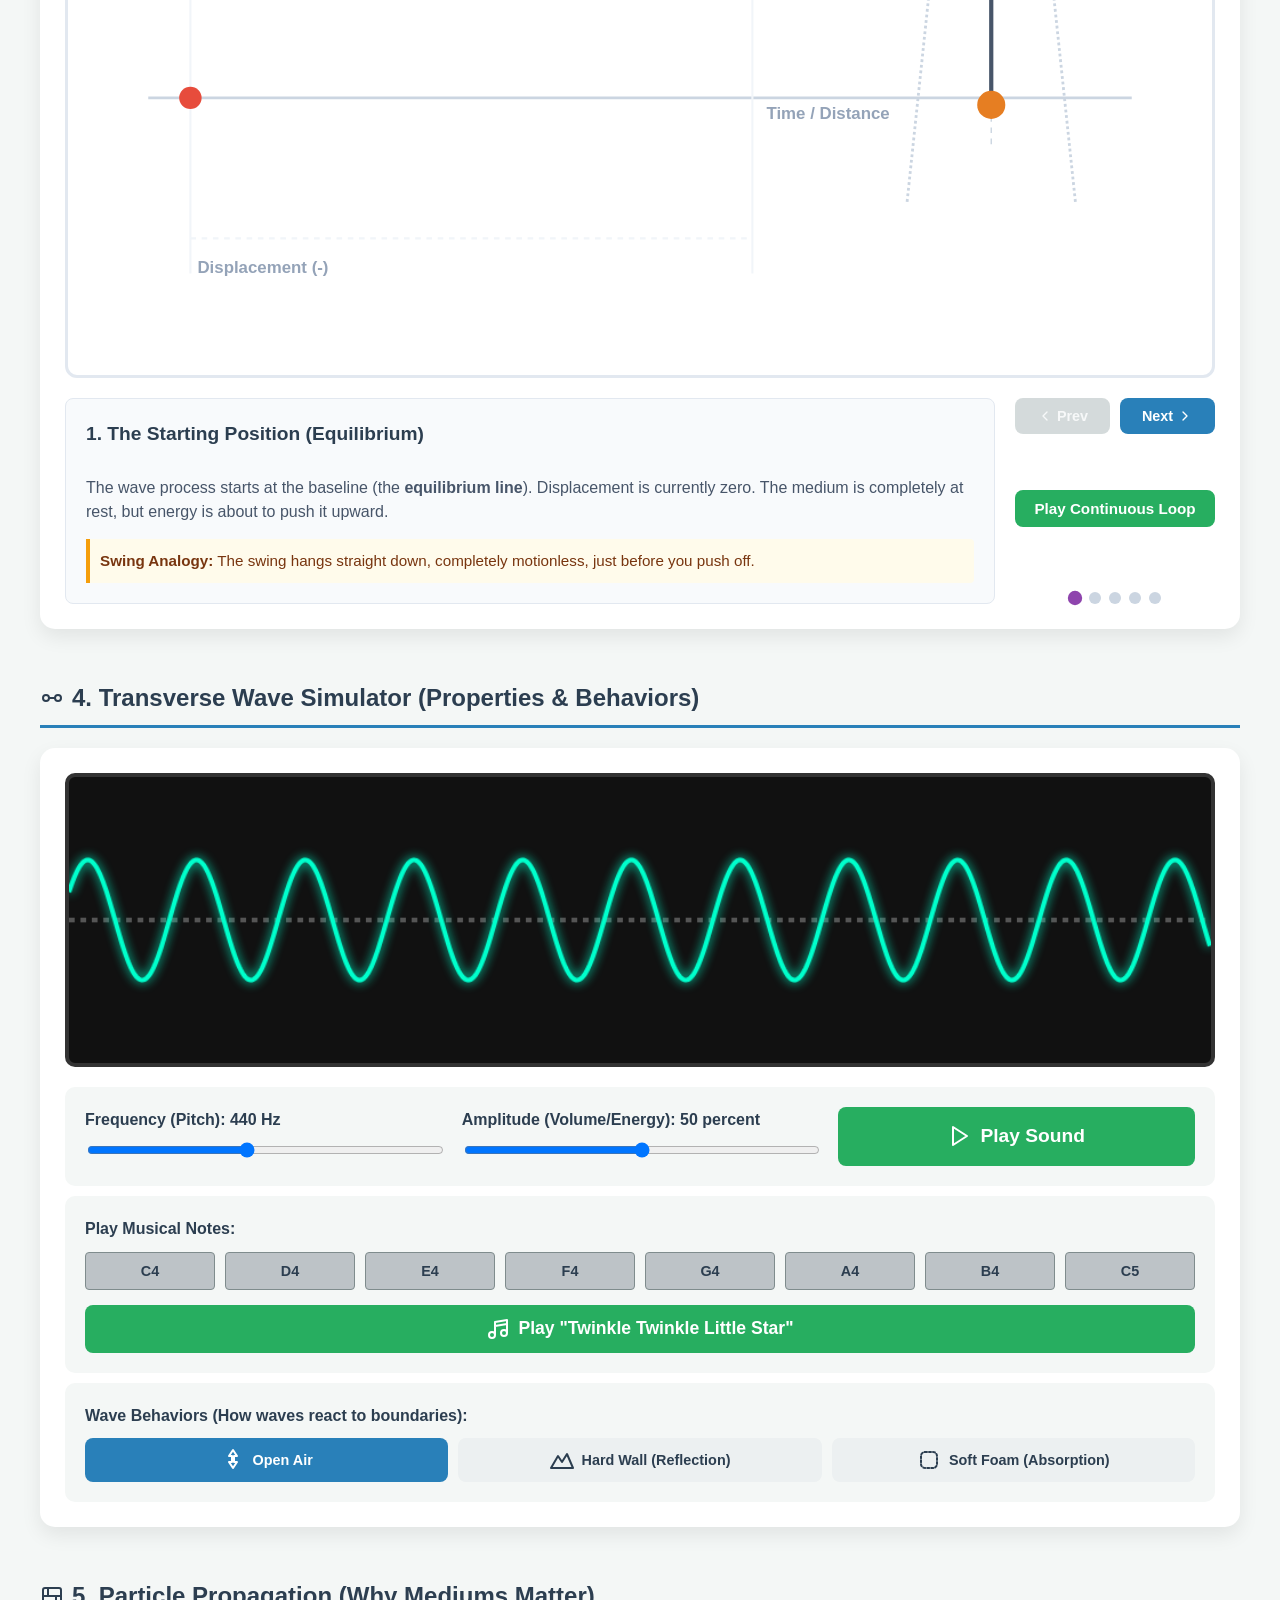
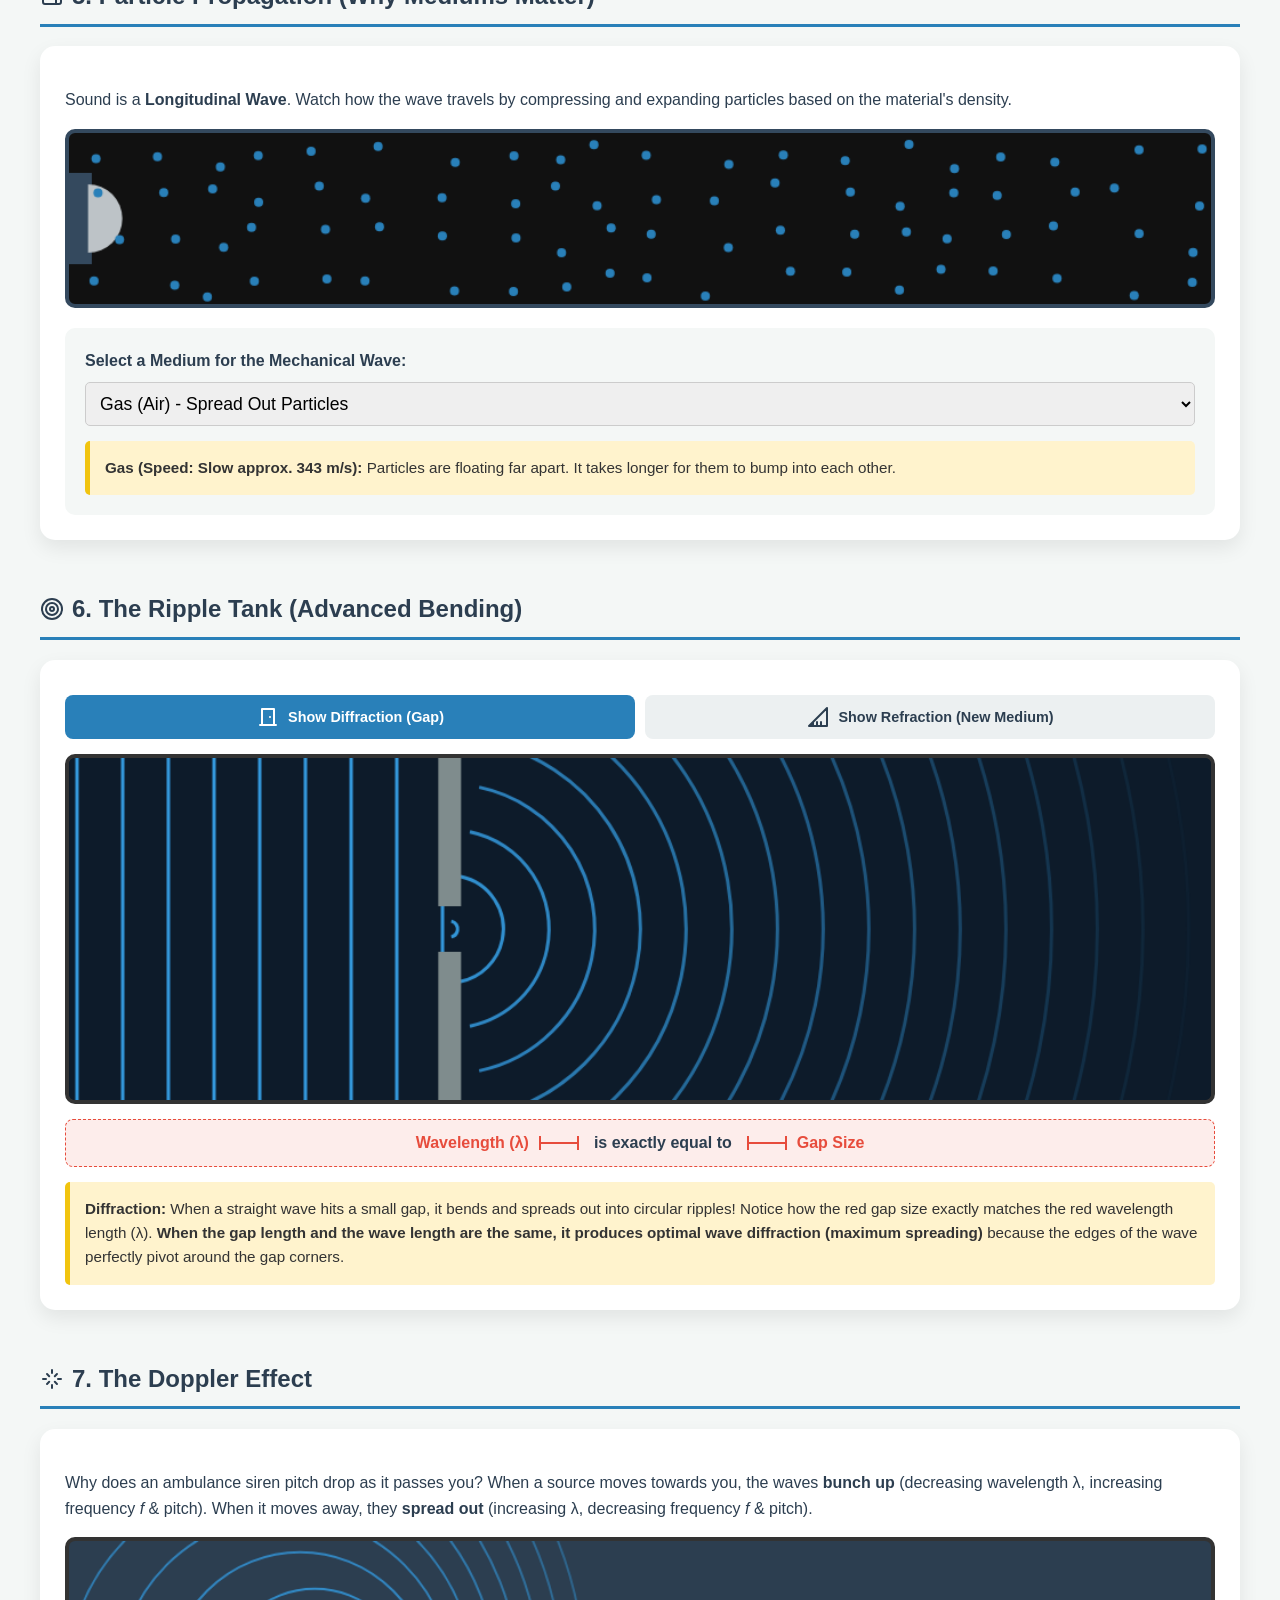
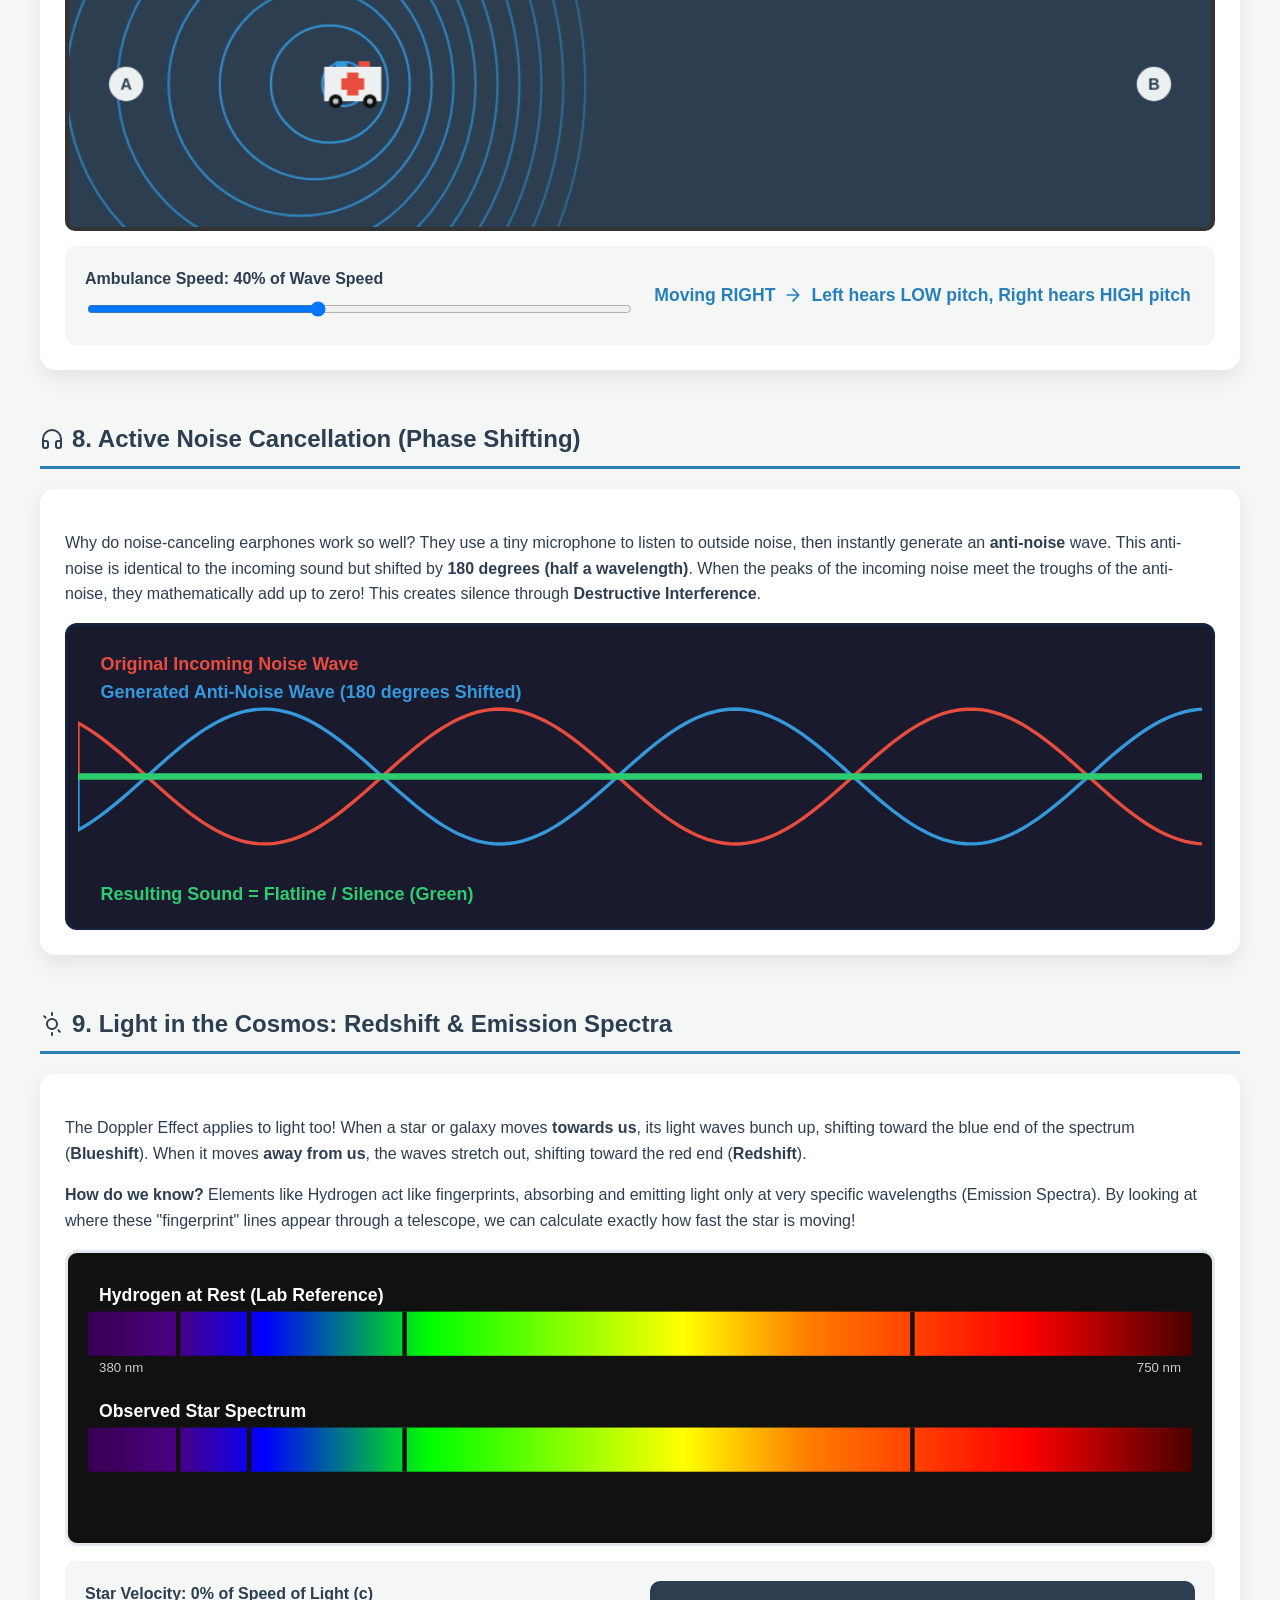
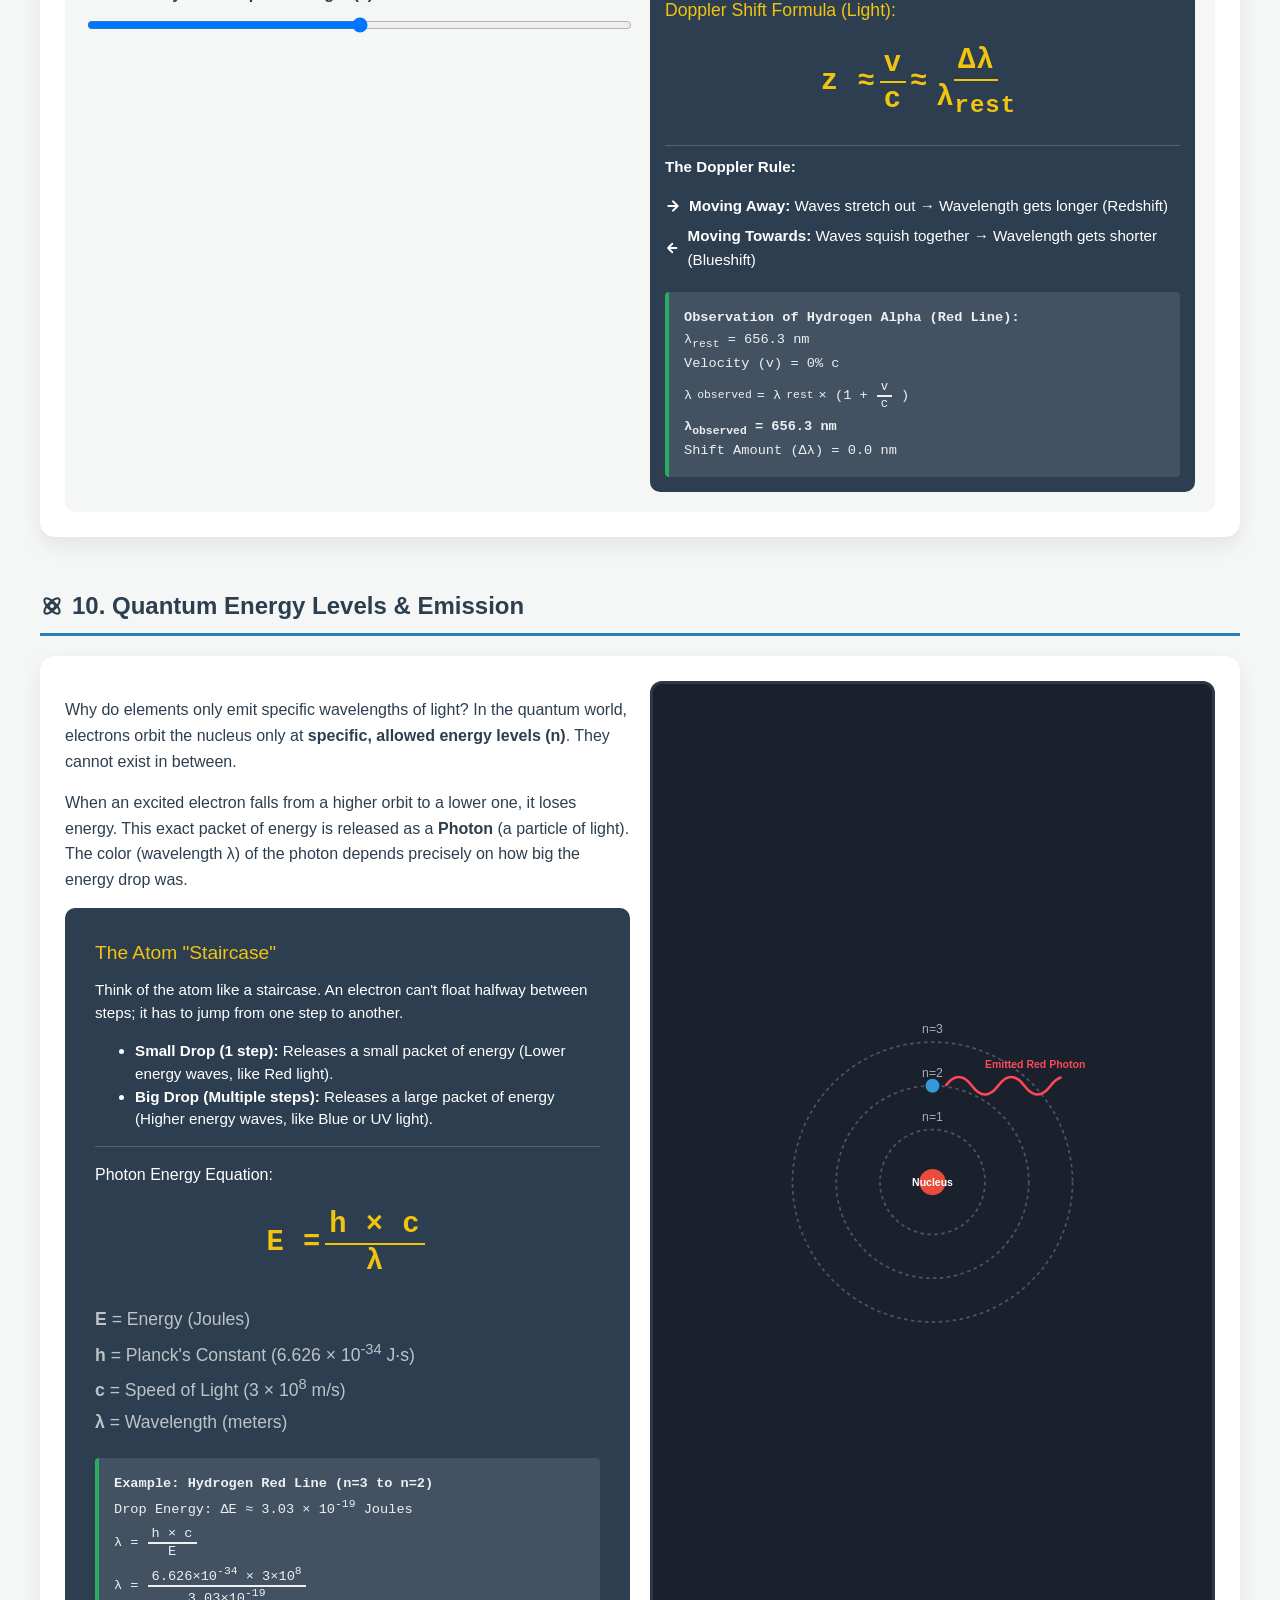
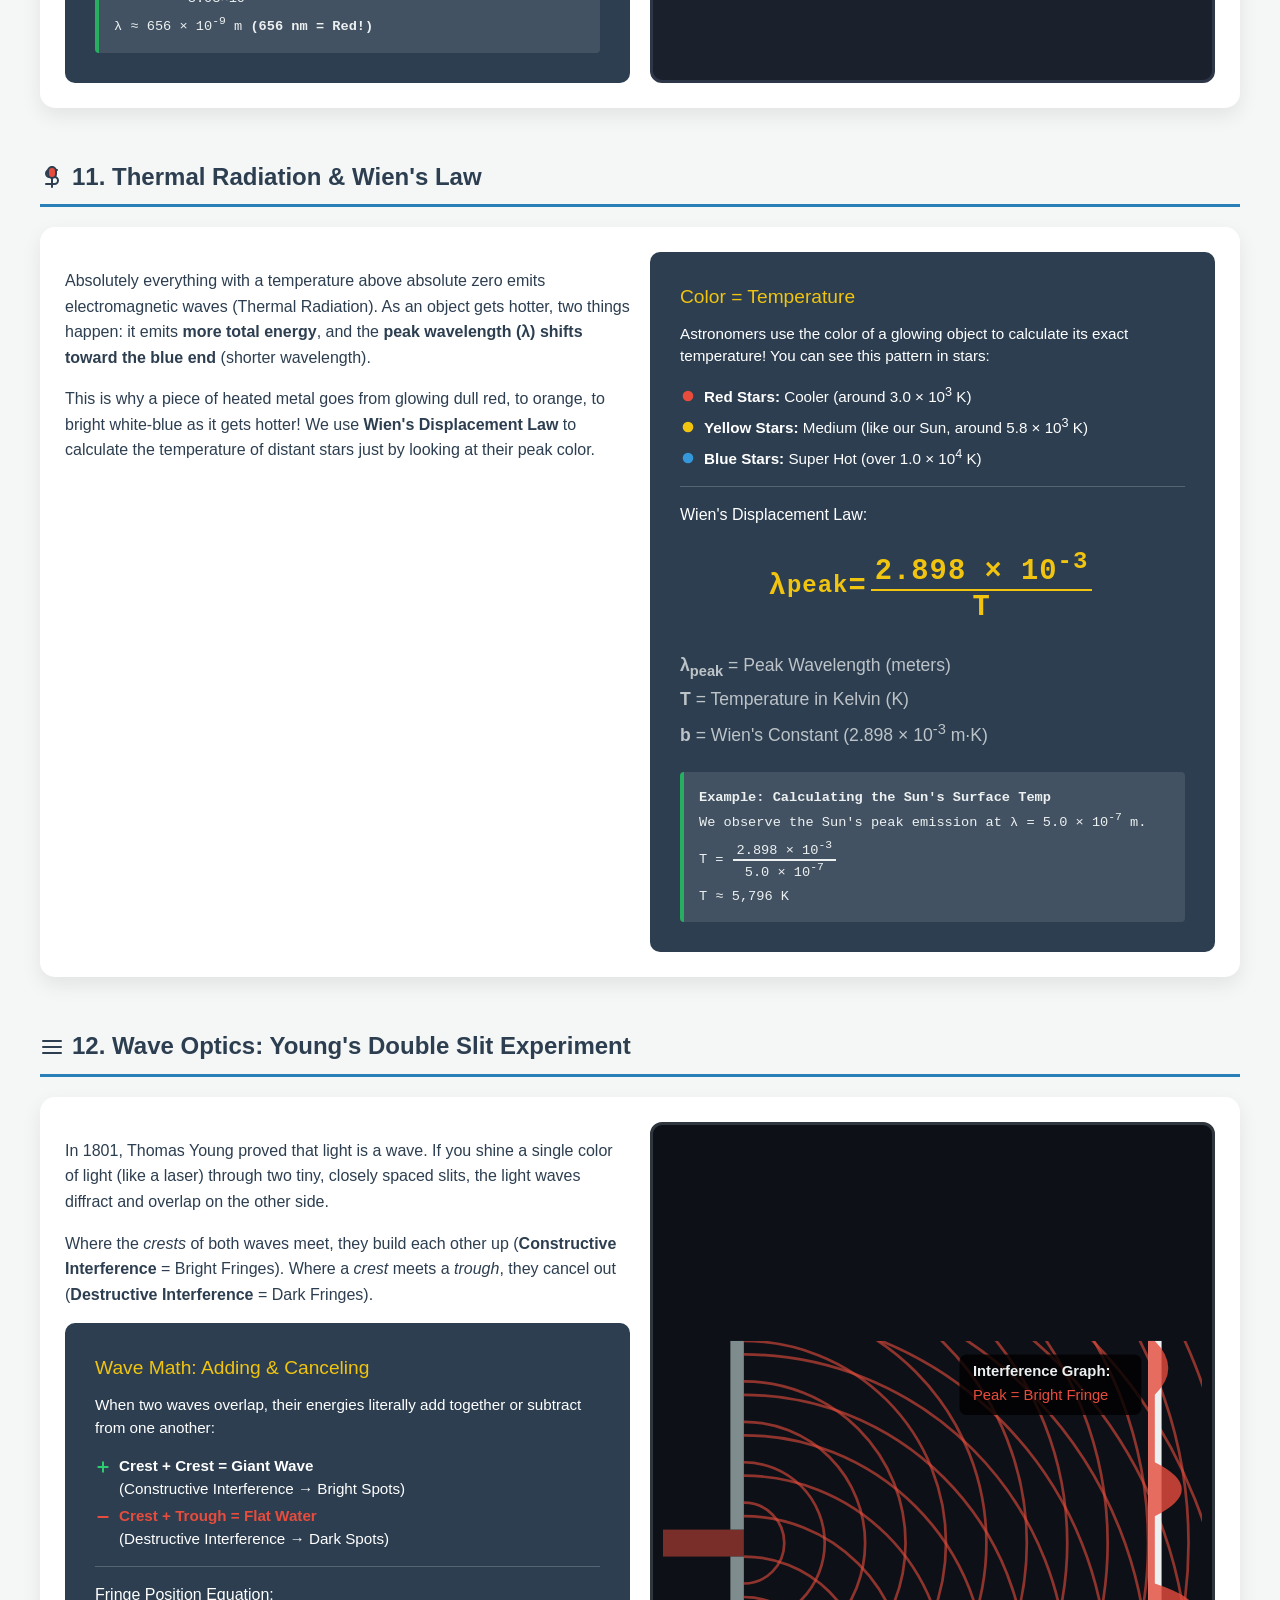
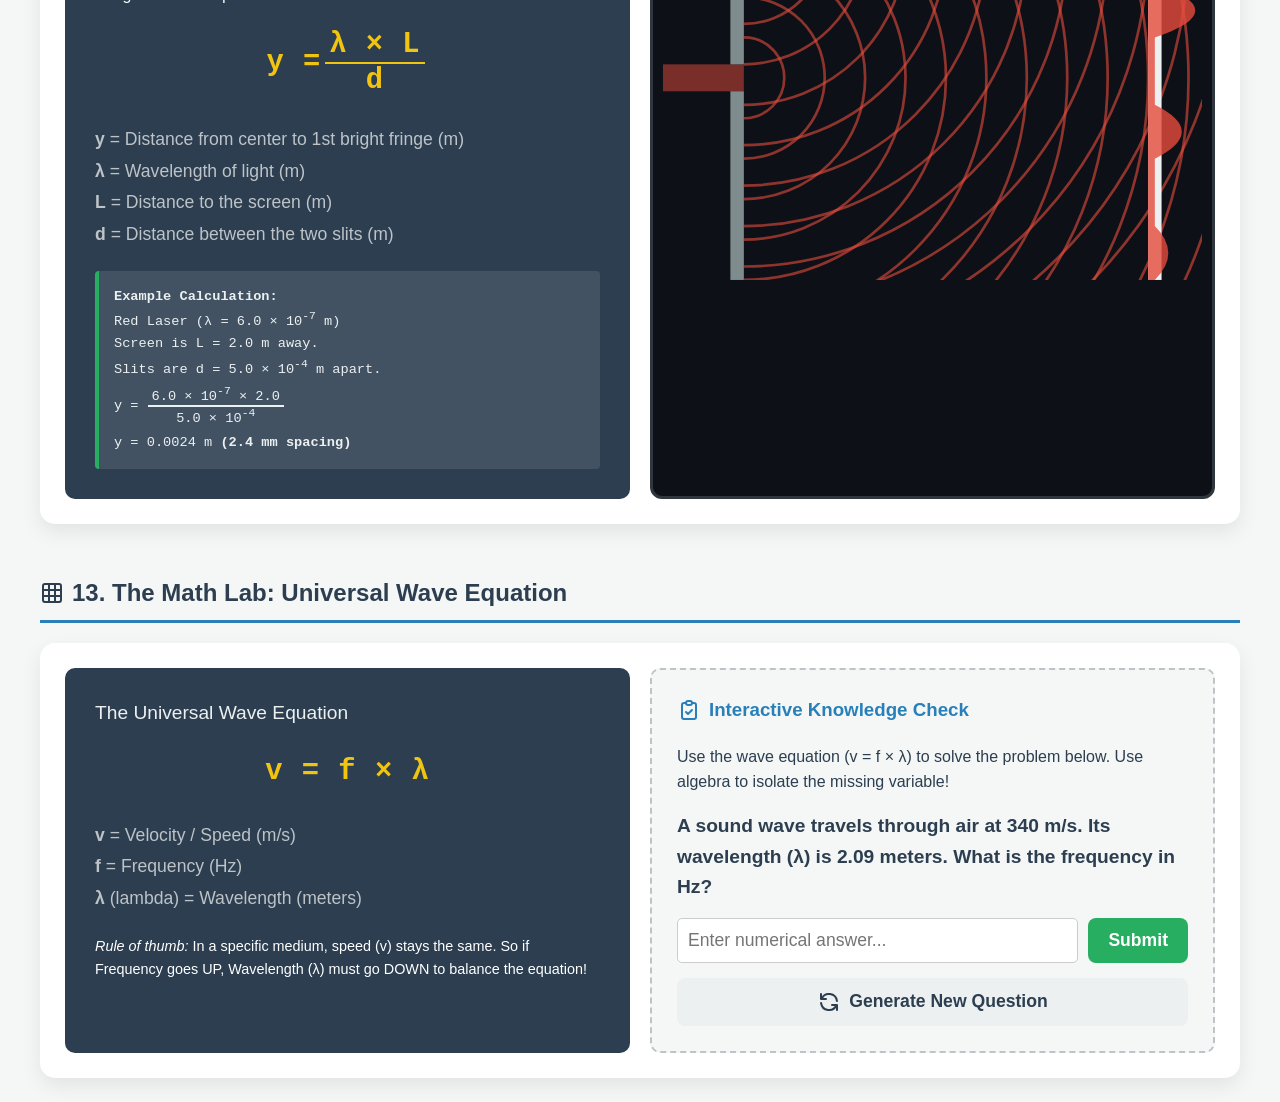
==== commit 8a3fe093: "check" ====
--- a/0_Quiz/media/intro to waves better.html
+++ b/0_Quiz/media/intro to waves better.html
@@ -370,13 +370,13 @@
         </div>
     </div>
 
-    <!-- PANEL 2: EM SPECTRUM -->
+    <!-- PANEL 2: EM SPECTRUM & VISIBLE MAGNIFICATION -->
     <h2>
         <svg class="icon" viewBox="0 0 24 24"><path d="M2 12h4l3-9 5 18 3-9h5"/></svg>
-        2. The Electromagnetic Spectrum
+        2. The Electromagnetic Spectrum & VISIBLE MAGNIFICATION
     </h2>
     <div class="panel">
-        <p>The Electromagnetic Spectrum charts EM waves based on their frequency and wavelength (λ). Notice how <b>red represents lower energy (longer wavelength λ)</b>, while <b>blue and purple represent higher energy (shorter wavelength λ)</b>.</p>
+        <p>The Electromagnetic Spectrum charts EM waves based on their frequency and wavelength (λ). Notice how <b>red represents lower energy (longer wavelength λ)</b>, while <b>blue and purple represent higher energy (shorter wavelength λ)</b>. The visible spectrum (ROYGBIV) is just a tiny sliver magnified below!</p>
         
         <div class="interactive-svg-container" style="padding: 0; position: relative;">
             <svg class="svg-content-lg" viewBox="0 0 1000 360" width="100%" height="100%" style="display: block;">
@@ -449,14 +449,14 @@
                 </g>
                 
                 <g fill="var(--svg-text)" font-family="sans-serif" font-size="16" font-weight="bold" text-anchor="middle">
-                    <text x="10" y="165">10^3</text>
+                    <text x="10" y="165">10³</text>
                     <text x="170" y="165">1</text>
-                    <text x="330" y="165">10^-3</text>
-                    <text x="470" y="165">10^-5</text>
-                    <text x="590" y="165">10^-7</text>
-                    <text x="710" y="165">10^-9</text>
-                    <text x="830" y="165">10^-11</text>
-                    <text x="960" y="165">10^-13</text>
+                    <text x="330" y="165">10⁻³</text>
+                    <text x="470" y="165">10⁻⁵</text>
+                    <text x="590" y="165">10⁻⁷</text>
+                    <text x="710" y="165">10⁻⁹</text>
+                    <text x="830" y="165">10⁻¹¹</text>
+                    <text x="960" y="165">10⁻¹³</text>
                     <text x="960" y="180" font-size="12" font-style="italic">(meters)</text>
                 </g>
 
@@ -509,7 +509,7 @@
         3. Anatomy of a Wave (Interactive Lab)
     </h2>
     <div class="panel">
-        <p style="margin-top: 0;">Use the step-by-step controls below to see how a single wave cycle (1 Hertz) is built.</p>
+        <p style="margin-top: 0;">Use the step-by-step controls below to see how a single wave cycle (1 Hertz) is built, and how it directly maps to the physical motion of a playground swing.</p>
         <div class="interactive-svg-container">
             <svg id="interactiveWaveSvg" class="svg-content-sm" viewBox="0 0 800 360" width="100%" height="100%">
                 <line x1="50" y1="175" x2="750" y2="175" stroke="var(--svg-grid)" stroke-width="2" />
@@ -557,7 +557,7 @@
 
                 <g id="anno-full-bracket" opacity="0" style="transition: opacity 0.4s;">
                     <path d="M 80 320 L 80 335 L 480 335 L 480 320" fill="none" stroke="var(--svg-anno-blue)" stroke-width="2" />
-                    <text x="280" y="353" font-family="sans-serif" font-size="14" font-weight="bold" fill="var(--svg-anno-blue)" text-anchor="middle">4. One Complete Cycle (λ)</text>
+                    <text x="280" y="353" font-family="sans-serif" font-size="14" font-weight="bold" fill="var(--svg-anno-blue)" text-anchor="middle">4. One Complete Cycle (1 Hz if completed in 1 sec)</text>
                 </g>
             </svg>
         </div>
@@ -594,7 +594,7 @@
         </div>
     </div>
 
-    <!-- PANEL 4: TRANSVERSE WAVE SIMULATOR (RESTORED) -->
+    <!-- PANEL 4: TRANSVERSE WAVE SIMULATOR -->
     <h2>
         <svg class="icon" viewBox="0 0 24 24"><circle cx="6" cy="12" r="3"/><circle cx="18" cy="12" r="3"/><path d="M9 12h6"/></svg>
         4. Transverse Wave Simulator (Properties & Behaviors)
@@ -662,7 +662,7 @@
         </div>
     </div>
 
-    <!-- PANEL 5: MEDIUMS & PARTICLES (RESTORED) -->
+    <!-- PANEL 5: MEDIUMS & PARTICLES -->
     <h2>
         <svg class="icon" viewBox="0 0 24 24"><rect x="3" y="4" width="18" height="16" rx="2" /><path d="M3 12h18M8 4v8M16 12v8"/></svg>
         5. Particle Propagation (Why Mediums Matter)
@@ -686,15 +686,21 @@
         </div>
     </div>
 
-    <!-- PANEL 6: RIPPLE TANK & DOPPLER (COMBINED WAVE BEHAVIORS) -->
+    <!-- PANEL 6: RIPPLE TANK -->
     <h2>
         <svg class="icon" viewBox="0 0 24 24"><circle cx="12" cy="12" r="10"/><circle cx="12" cy="12" r="6"/><circle cx="12" cy="12" r="2"/></svg>
-        6. Wave Behaviors: Diffraction, Refraction & Doppler
+        6. The Ripple Tank (Advanced Bending)
     </h2>
     <div class="panel">
         <div class="toggle-group" style="margin-bottom: 15px;">
-            <button id="btnDiffraction" class="active" onclick="setRippleMode('diffraction')">Diffraction (Gap)</button>
-            <button id="btnRefraction" onclick="setRippleMode('refraction')">Refraction (New Medium)</button>
+            <button id="btnDiffraction" class="active" onclick="setRippleMode('diffraction')">
+                <svg class="icon" viewBox="0 0 24 24"><path d="M4 20h16 M6 20V4h12v16 M14 12v.01" /></svg>
+                Show Diffraction (Gap)
+            </button>
+            <button id="btnRefraction" onclick="setRippleMode('refraction')">
+                <svg class="icon" viewBox="0 0 24 24"><path d="M21 21H3L21 3v18z M15 21v-4 M11 21v-4 M7 21v-4" /></svg>
+                Show Refraction (New Medium)
+            </button>
         </div>
         <div class="canvas-container" style="background-color: #0d1b2a;">
             <canvas id="rippleCanvas" width="1000" height="300"></canvas>
@@ -718,9 +724,15 @@
             </div>
         </div>
         <div class="note" id="rippleNote" style="margin-top: 15px;"></div>
-
-        <h3 style="margin-top: 30px;">The Doppler Effect (Sound)</h3>
-        <p>When a source moves towards you, the waves <b>bunch up</b> (decreasing λ, increasing frequency). When it moves away, they <b>spread out</b> (increasing λ, decreasing frequency).</p>
+    </div>
+
+    <!-- PANEL 7: DOPPLER EFFECT -->
+    <h2>
+        <svg class="icon" viewBox="0 0 24 24"><path d="M3 12h3M18 12h3M12 3v3M12 18v3M7.05 7.05l2.12 2.12M14.83 14.83l2.12 2.12M7.05 16.95l2.12-2.12M14.83 9.17l2.12-2.12"/></svg>
+        7. The Doppler Effect
+    </h2>
+    <div class="panel">
+        <p>Why does an ambulance siren pitch drop as it passes you? When a source moves towards you, the waves <b>bunch up</b> (decreasing wavelength &lambda;, increasing frequency <i>f</i> & pitch). When it moves away, they <b>spread out</b> (increasing &lambda;, decreasing frequency <i>f</i> & pitch).</p>
         <div class="canvas-container" style="background-color: #2c3e50;">
             <canvas id="dopplerCanvas" width="1000" height="250"></canvas>
         </div>
@@ -733,10 +745,10 @@
         </div>
     </div>
 
-    <!-- PANEL 7: ACTIVE NOISE CANCELLATION (RESTORED) -->
+    <!-- PANEL 8: ACTIVE NOISE CANCELLATION -->
     <h2>
         <svg class="icon" viewBox="0 0 24 24"><path d="M3 18v-6a9 9 0 0 1 18 0v6"/><path d="M21 19a2 2 0 0 1-2 2h-1a2 2 0 0 1-2-2v-3a2 2 0 0 1 2-2h3zM3 19a2 2 0 0 0 2 2h1a2 2 0 0 0 2-2v-3a2 2 0 0 0-2-2H3z"/></svg>
-        7. Active Noise Cancellation (Phase Shifting)
+        8. Active Noise Cancellation (Phase Shifting)
     </h2>
     <div class="panel">
         <p>Why do noise-canceling earphones work so well? They use a tiny microphone to listen to outside noise, then instantly generate an <b>anti-noise</b> wave. This anti-noise is identical to the incoming sound but shifted by <b>180 degrees (half a wavelength)</b>. When the peaks of the incoming noise meet the troughs of the anti-noise, they mathematically add up to zero! This creates silence through <b>Destructive Interference</b>.</p>
@@ -759,10 +771,10 @@
         </div>
     </div>
 
-    <!-- PANEL 8: LIGHT IN THE COSMOS - REDSHIFT & EMISSION SPECTRA -->
+    <!-- PANEL 9: LIGHT IN THE COSMOS - REDSHIFT & EMISSION SPECTRA -->
     <h2>
         <svg class="icon" viewBox="0 0 24 24"><circle cx="12" cy="12" r="5"/><line x1="12" y1="1" x2="12" y2="3"/><line x1="12" y1="21" x2="12" y2="23"/><line x1="4.22" y1="4.22" x2="5.64" y2="5.64"/><line x1="18.36" y1="18.36" x2="19.78" y2="19.78"/></svg>
-        8. Light in the Cosmos: Redshift & Emission Spectra
+        9. Light in the Cosmos: Redshift & Emission Spectra
     </h2>
     <div class="panel">
         <p>The Doppler Effect applies to light too! When a star or galaxy moves <b>towards us</b>, its light waves bunch up, shifting toward the blue end of the spectrum (<b>Blueshift</b>). When it moves <b>away from us</b>, the waves stretch out, shifting toward the red end (<b>Redshift</b>).</p>
@@ -837,10 +849,10 @@
         </div>
     </div>
 
-    <!-- PANEL 9: QUANTUM ENERGY LEVELS -->
+    <!-- PANEL 10: QUANTUM ENERGY LEVELS -->
     <h2>
         <svg class="icon" viewBox="0 0 24 24"><circle cx="12" cy="12" r="3"/><ellipse cx="12" cy="12" rx="10" ry="4" transform="rotate(45 12 12)"/><ellipse cx="12" cy="12" rx="10" ry="4" transform="rotate(-45 12 12)"/></svg>
-        9. Quantum Energy Levels & Emission
+        10. Quantum Energy Levels & Emission
     </h2>
     <div class="panel grid-2">
         <div>
@@ -921,10 +933,10 @@
         </div>
     </div>
 
-    <!-- PANEL 10: THERMAL RADIATION & TEMPERATURE -->
+    <!-- PANEL 11: THERMAL RADIATION & TEMPERATURE -->
     <h2>
         <svg class="icon" viewBox="0 0 24 24"><path d="M12 2v20M17 5H9.5a3.5 3.5 0 0 0 0 7h5a3.5 3.5 0 0 1 0 7H6"/><path d="M12 2A4 4 0 0 1 16 6v3a4 4 0 0 1-8 0V6a4 4 0 0 1 4-4z" fill="#e74c3c"/></svg>
-        10. Thermal Radiation & Wien's Law
+        11. Thermal Radiation & Wien's Law
     </h2>
     <div class="panel grid-2">
         <div>
@@ -969,10 +981,10 @@
         </div>
     </div>
 
-    <!-- PANEL 11: WAVE OPTICS & YOUNG'S DOUBLE SLIT -->
+    <!-- PANEL 12: WAVE OPTICS & YOUNG'S DOUBLE SLIT -->
     <h2>
         <svg class="icon" viewBox="0 0 24 24"><path d="M3 12h18M3 6h18M3 18h18"/></svg>
-        11. Wave Optics: Young's Double Slit Experiment
+        12. Wave Optics: Young's Double Slit Experiment
     </h2>
     <div class="panel grid-2">
         <div>
@@ -1081,10 +1093,10 @@
         </div>
     </div>
 
-    <!-- PANEL 12: THE MATH LAB -->
+    <!-- PANEL 13: THE MATH LAB -->
     <h2>
         <svg class="icon" viewBox="0 0 24 24"><rect x="3" y="3" width="18" height="18" rx="2" ry="2"/><line x1="9" y1="3" x2="9" y2="21"/><line x1="15" y1="3" x2="15" y2="21"/><line x1="3" y1="9" x2="21" y2="9"/><line x1="3" y1="15" x2="21" y2="15"/></svg>
-        12. The Math Lab: Universal Wave Equation
+        13. The Math Lab: Universal Wave Equation
     </h2>
     <div class="panel grid-2">
         <div class="math-box">
@@ -1093,7 +1105,7 @@
             <div class="math-vars">
                 <b>v</b> = Velocity / Speed (m/s)<br>
                 <b>f</b> = Frequency (Hz)<br>
-                <b>&lambda;</b> = Wavelength (meters)
+                <b>&lambda;</b> (lambda) = Wavelength (meters)
             </div>
             <p style="margin-top: 20px; font-size: 0.9em; text-align: left;">
                 <i>Rule of thumb:</i> In a specific medium, speed (v) stays the same. So if Frequency goes UP, Wavelength (&lambda;) must go DOWN to balance the equation!
@@ -1105,7 +1117,7 @@
                 <svg class="icon" viewBox="0 0 24 24"><path d="M9 5H7a2 2 0 0 0-2 2v12a2 2 0 0 0 2 2h10a2 2 0 0 0 2-2V7a2 2 0 0 0-2-2h-2M9 5a2 2 0 0 0 2 2h2a2 2 0 0 0 2-2M9 5a2 2 0 0 1 2-2h2a2 2 0 0 1 2 2m-6 9l2 2 4-4"/></svg>
                 Interactive Knowledge Check
             </h3>
-            <p style="margin-top:0;">Use the wave equation (v = f &times; &lambda;) to solve the problem below.</p>
+            <p style="margin-top:0;">Use the wave equation (v = f &times; &lambda;) to solve the problem below. Use algebra to isolate the missing variable!</p>
             
             <div class="quiz-question" id="quizQuestion">Loading question...</div>
             
@@ -1239,23 +1251,25 @@
 
         // Update Math Box
         let calcBox = document.getElementById('dopplerCalcBox');
-        let exampleRest = hRest[3]; // Red line
-        let exampleObs = exampleRest * (1 + z);
-        let shiftAmt = Math.abs(exampleObs - exampleRest);
-        let shiftText = v_c > 0 ? "(Stretched/Redder)" : v_c < 0 ? "(Squished/Bluer)" : "";
-        
-        calcBox.innerHTML = `
-            <b>Observation of Hydrogen Alpha (Red Line):</b><br>
-            &lambda;<sub>rest</sub> = ${exampleRest.toFixed(1)} nm<br>
-            Velocity (v) = ${(Math.abs(v_c) * 100).toFixed(0)}% c<br>
-            <div style="display:flex; align-items:center; gap:5px; margin: 5px 0;">
-                &lambda;<sub>observed</sub> = &lambda;<sub>rest</sub> &times; (1 + <span class="frac" style="font-size:0.9em;"><span class="num">v</span><span class="den">c</span></span>)
-            </div>
-            <b>&lambda;<sub>observed</sub> = ${exampleObs.toFixed(1)} nm</b><br>
-            <span style="color:${v_c > 0 ? '#ff7675' : v_c < 0 ? '#74b9ff' : '#ecf0f1'}">
-                Shift Amount (&Delta;&lambda;) = ${shiftAmt.toFixed(1)} nm ${shiftText}
-            </span>
-        `;
+        if (calcBox) {
+            let exampleRest = hRest[3]; // Red line
+            let exampleObs = exampleRest * (1 + z);
+            let shiftAmt = Math.abs(exampleObs - exampleRest);
+            let shiftText = v_c > 0 ? "(Stretched/Redder)" : v_c < 0 ? "(Squished/Bluer)" : "";
+            
+            calcBox.innerHTML = `
+                <b>Observation of Hydrogen Alpha (Red Line):</b><br>
+                &lambda;<sub>rest</sub> = ${exampleRest.toFixed(1)} nm<br>
+                Velocity (v) = ${(Math.abs(v_c) * 100).toFixed(0)}% c<br>
+                <div style="display:flex; align-items:center; gap:5px; margin: 5px 0;">
+                    &lambda;<sub>observed</sub> = &lambda;<sub>rest</sub> &times; (1 + <span class="frac" style="font-size:0.9em;"><span class="num">v</span><span class="den">c</span></span>)
+                </div>
+                <b>&lambda;<sub>observed</sub> = ${exampleObs.toFixed(1)} nm</b><br>
+                <span style="color:${v_c > 0 ? '#ff7675' : v_c < 0 ? '#74b9ff' : '#ecf0f1'}">
+                    Shift Amount (&Delta;&lambda;) = ${shiftAmt.toFixed(1)} nm ${shiftText}
+                </span>
+            `;
+        }
     }
     
     const starVelSlider = document.getElementById('starVelSlider');
@@ -1500,11 +1514,11 @@
         if(mode === 'diffraction') {
             if(bDiff) bDiff.classList.add('active');
             if(legend) legend.style.display = 'flex';
-            if(note) note.innerHTML = "<b>Diffraction:</b> When a straight wave hits a small gap, it bends and spreads out into circular ripples! Notice how the red gap size exactly matches the red wavelength length (λ). <b>When the gap length and the wave length are the same, it produces optimal wave diffraction (maximum spreading)</b>.";
+            if(note) note.innerHTML = "<b>Diffraction:</b> When a straight wave hits a small gap, it bends and spreads out into circular ripples! Notice how the red gap size exactly matches the red wavelength length (λ). <b>When the gap length and the wave length are the same, it produces optimal wave diffraction (maximum spreading)</b> because the edges of the wave perfectly pivot around the gap corners.";
         } else {
             if(bRef) bRef.classList.add('active');
             if(legend) legend.style.display = 'none';
-            if(note) note.innerHTML = "<b>Refraction:</b> When a wave enters a denser material at an angle, it slows down. This causes the entire wave line to bend, <b>reducing the physical distance (wavelength λ) between the waves</b>.";
+            if(note) note.innerHTML = "<b>Refraction:</b> When a wave enters a denser material at an angle, it slows down. This causes the entire wave line to bend mathematically (Snell's Law), <b>reducing the physical distance (wavelength λ) between the waves</b>.";
         }
     }
 
@@ -1524,17 +1538,17 @@
             f = Math.floor(Math.random() * 400) + 100; 
             lambda = (Math.random() * 2 + 0.5).toFixed(2); 
             currentQuizAnswer = (f * lambda).toFixed(2);
-            questionText = `A wave has a frequency of <b>${f} Hz</b> and a wavelength (λ) of <b>${lambda} meters</b>. What is the velocity (speed) of the wave in <b>m/s</b>?`;
+            questionText = `A sound wave has a frequency of <b>${f} Hz</b> and a wavelength (λ) of <b>${lambda} meters</b>. What is the velocity (speed) of the wave in <b>m/s</b>?`;
         } else if (missingVar === 'f') {
             v = 340; 
             lambda = (Math.random() * 4 + 1).toFixed(2);
             currentQuizAnswer = (v / lambda).toFixed(2);
-            questionText = `A wave travels at <b>${v} m/s</b>. Its wavelength (λ) is <b>${lambda} meters</b>. What is the frequency in <b>Hz</b>?`;
+            questionText = `A sound wave travels through air at <b>${v} m/s</b>. Its wavelength (λ) is <b>${lambda} meters</b>. What is the frequency in <b>Hz</b>?`;
         } else {
             v = 340;
             f = Math.floor(Math.random() * 600) + 200;
             currentQuizAnswer = (v / f).toFixed(2);
-            questionText = `A wave travels at <b>${v} m/s</b> with a frequency of <b>${f} Hz</b>. What is the wavelength (λ) in <b>meters</b>?`;
+            questionText = `A sound wave travels at <b>${v} m/s</b> with a frequency of <b>${f} Hz</b>. What is the wavelength (λ) in <b>meters</b>?`;
         }
 
         let qEl = document.getElementById('quizQuestion');
@@ -1806,7 +1820,7 @@
                     ripCtx.shadowBlur = 4;
                     ripCtx.fillStyle = "#fff";
                     ripCtx.font = "bold 15px sans-serif";
-                    let text = isTop ? "λ 1 (Longer)" : "λ 2 (Shorter)";
+                    let text = isTop ? "λ₁ (Longer)" : "λ₂ (Shorter)";
                     
                     ripCtx.fillText(text, mid_x - 40, mid_y - 12);
                     ripCtx.shadowBlur = 0; 
